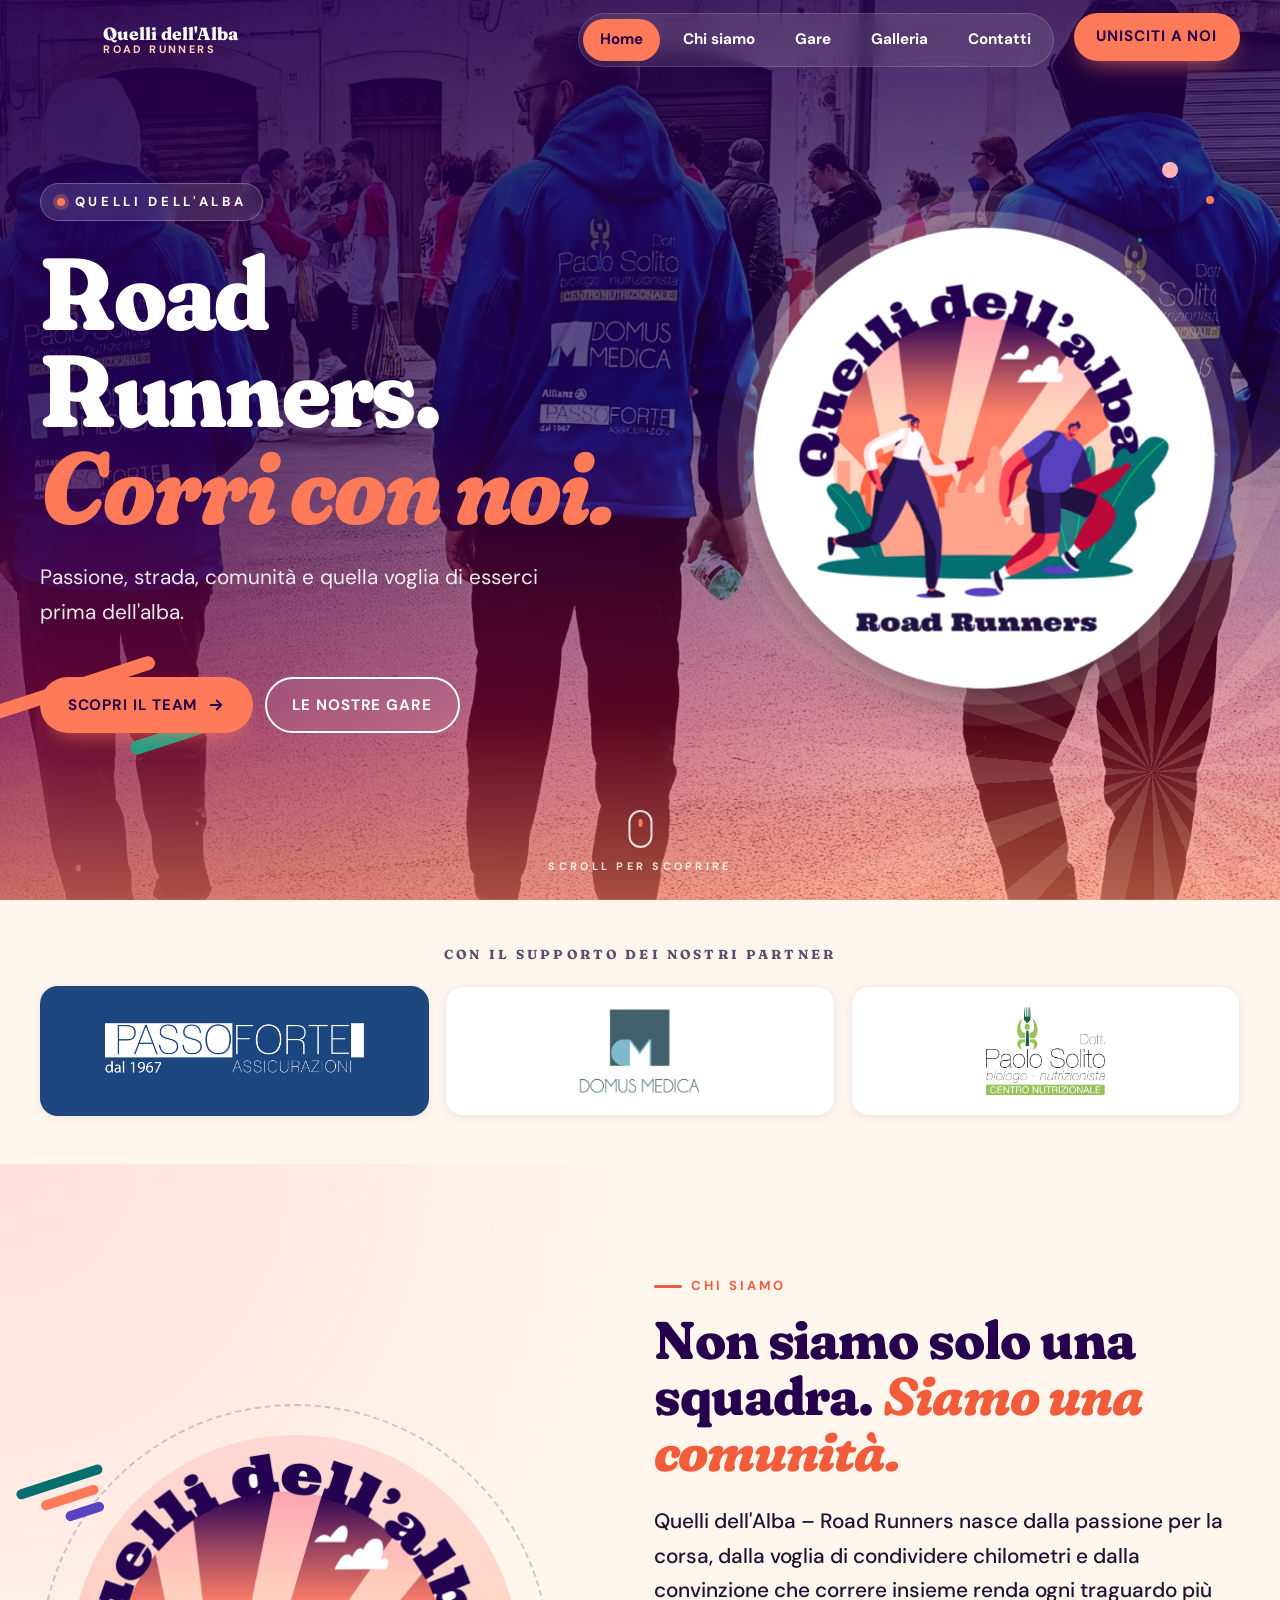
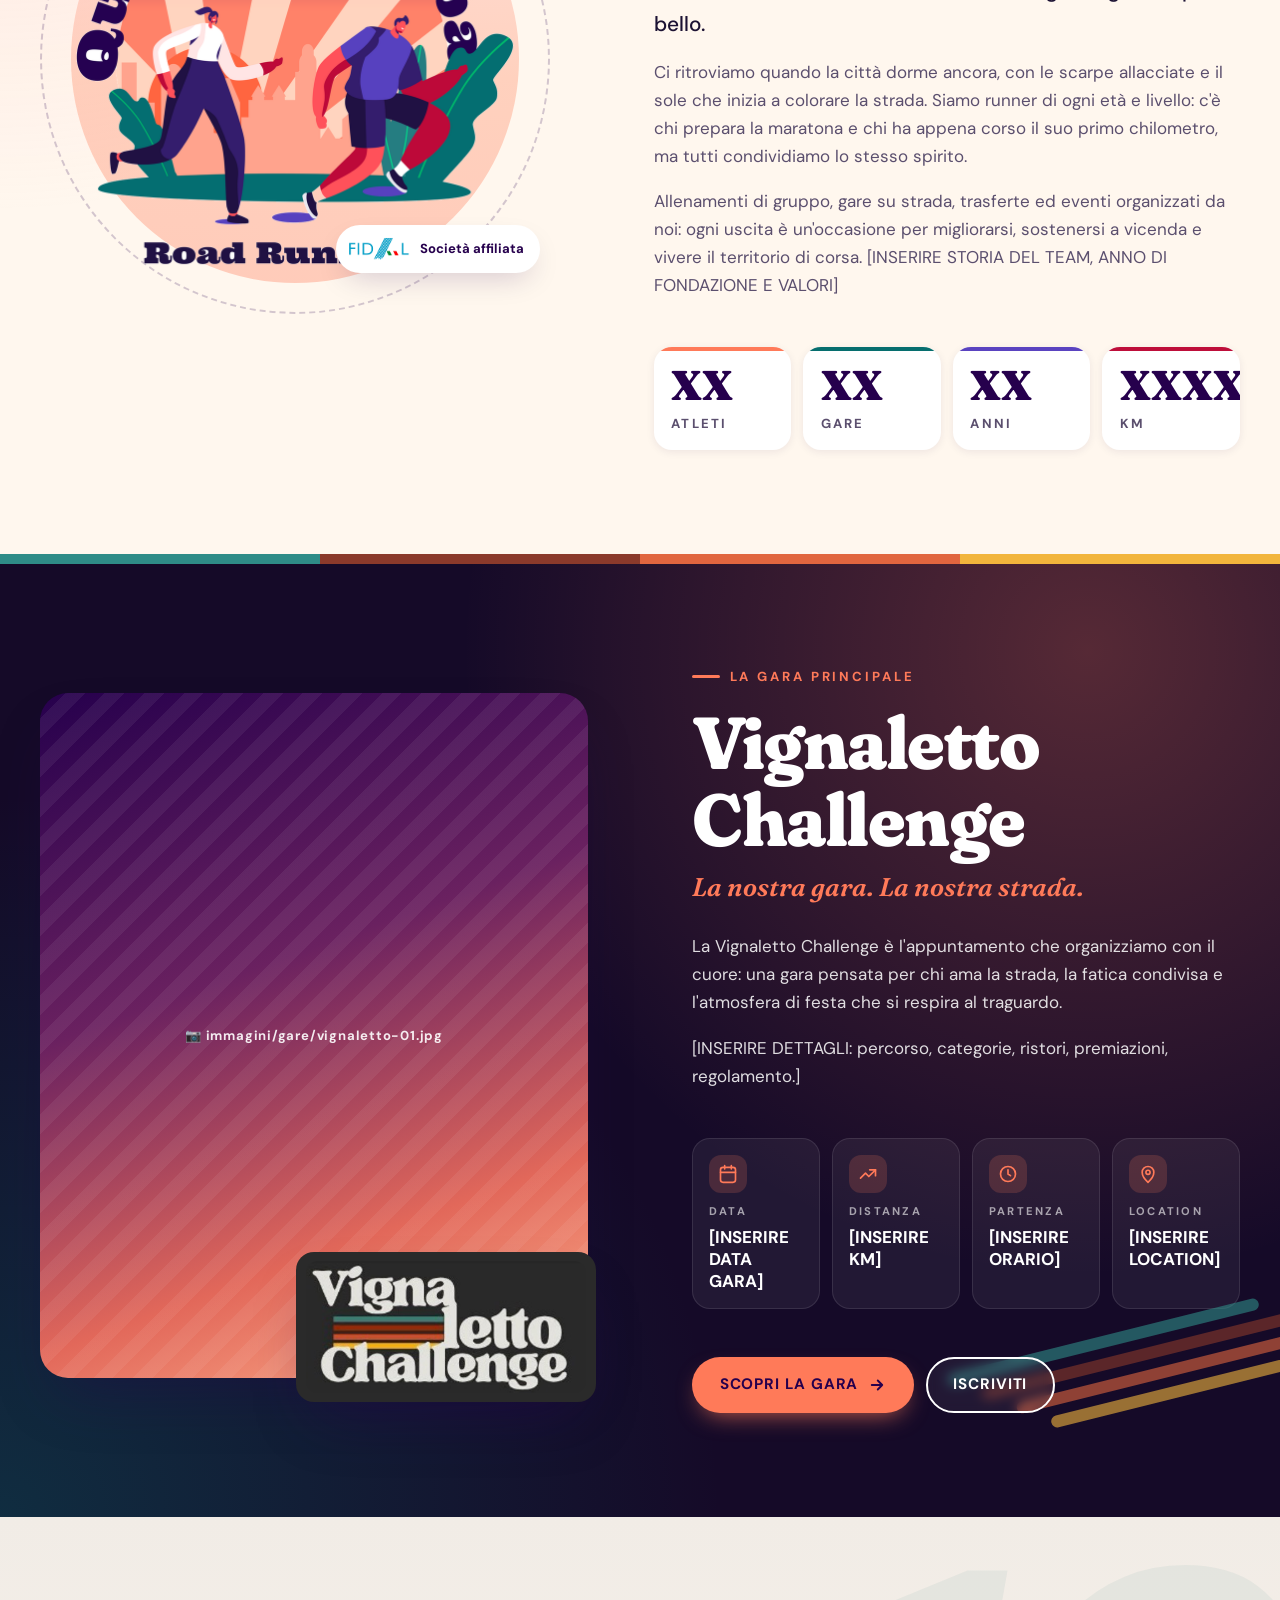
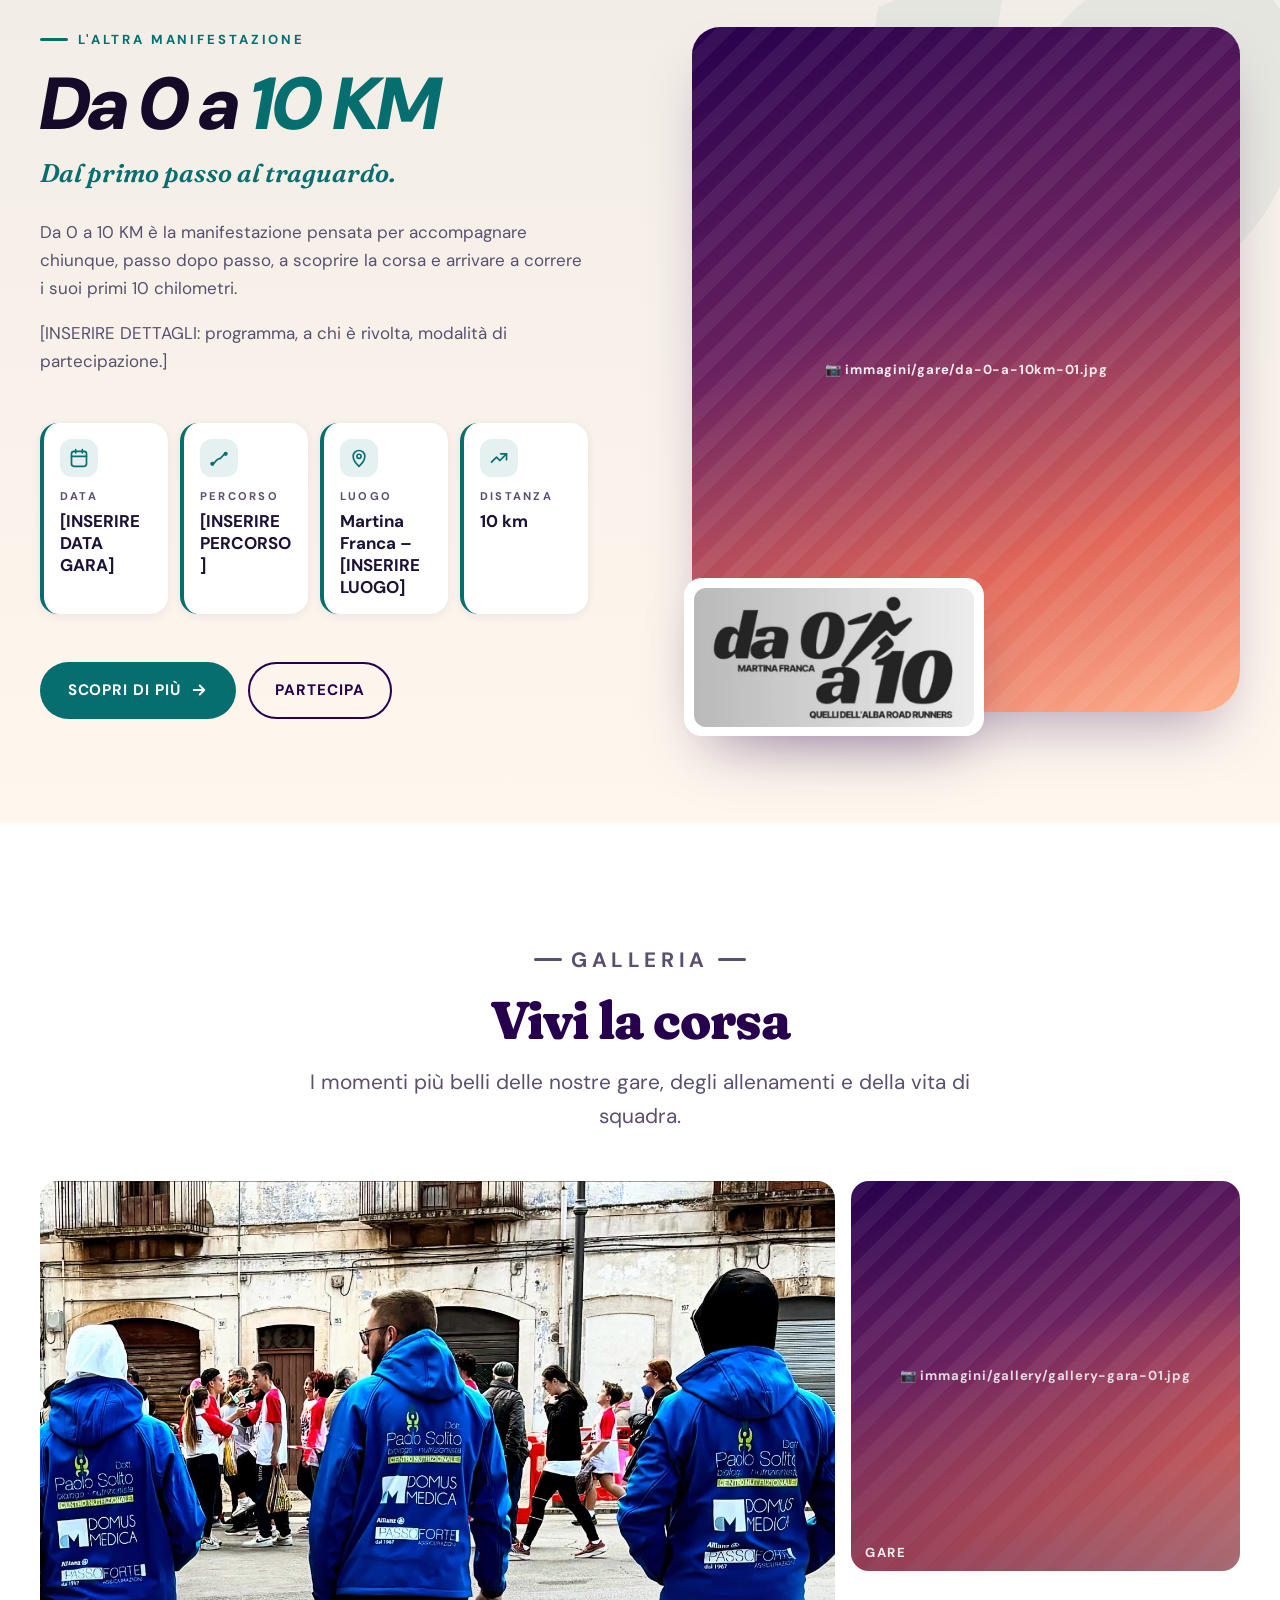
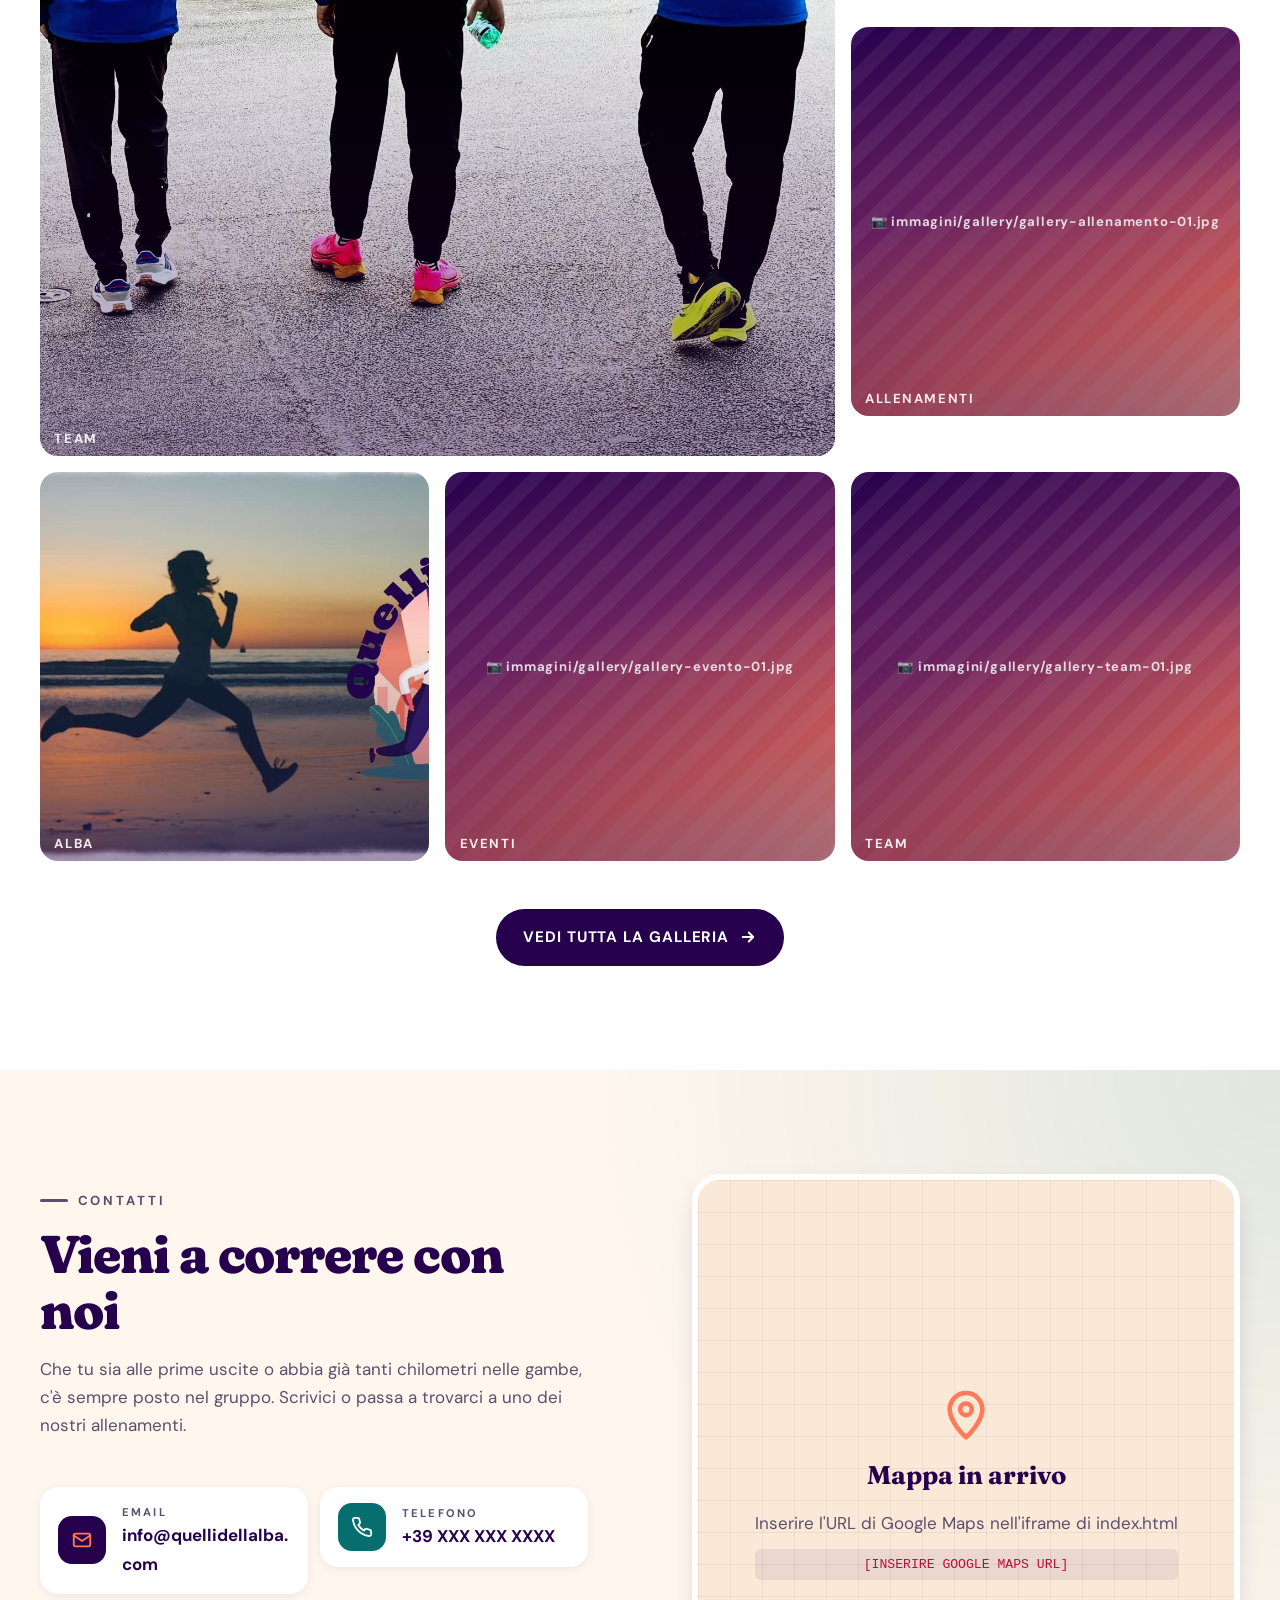
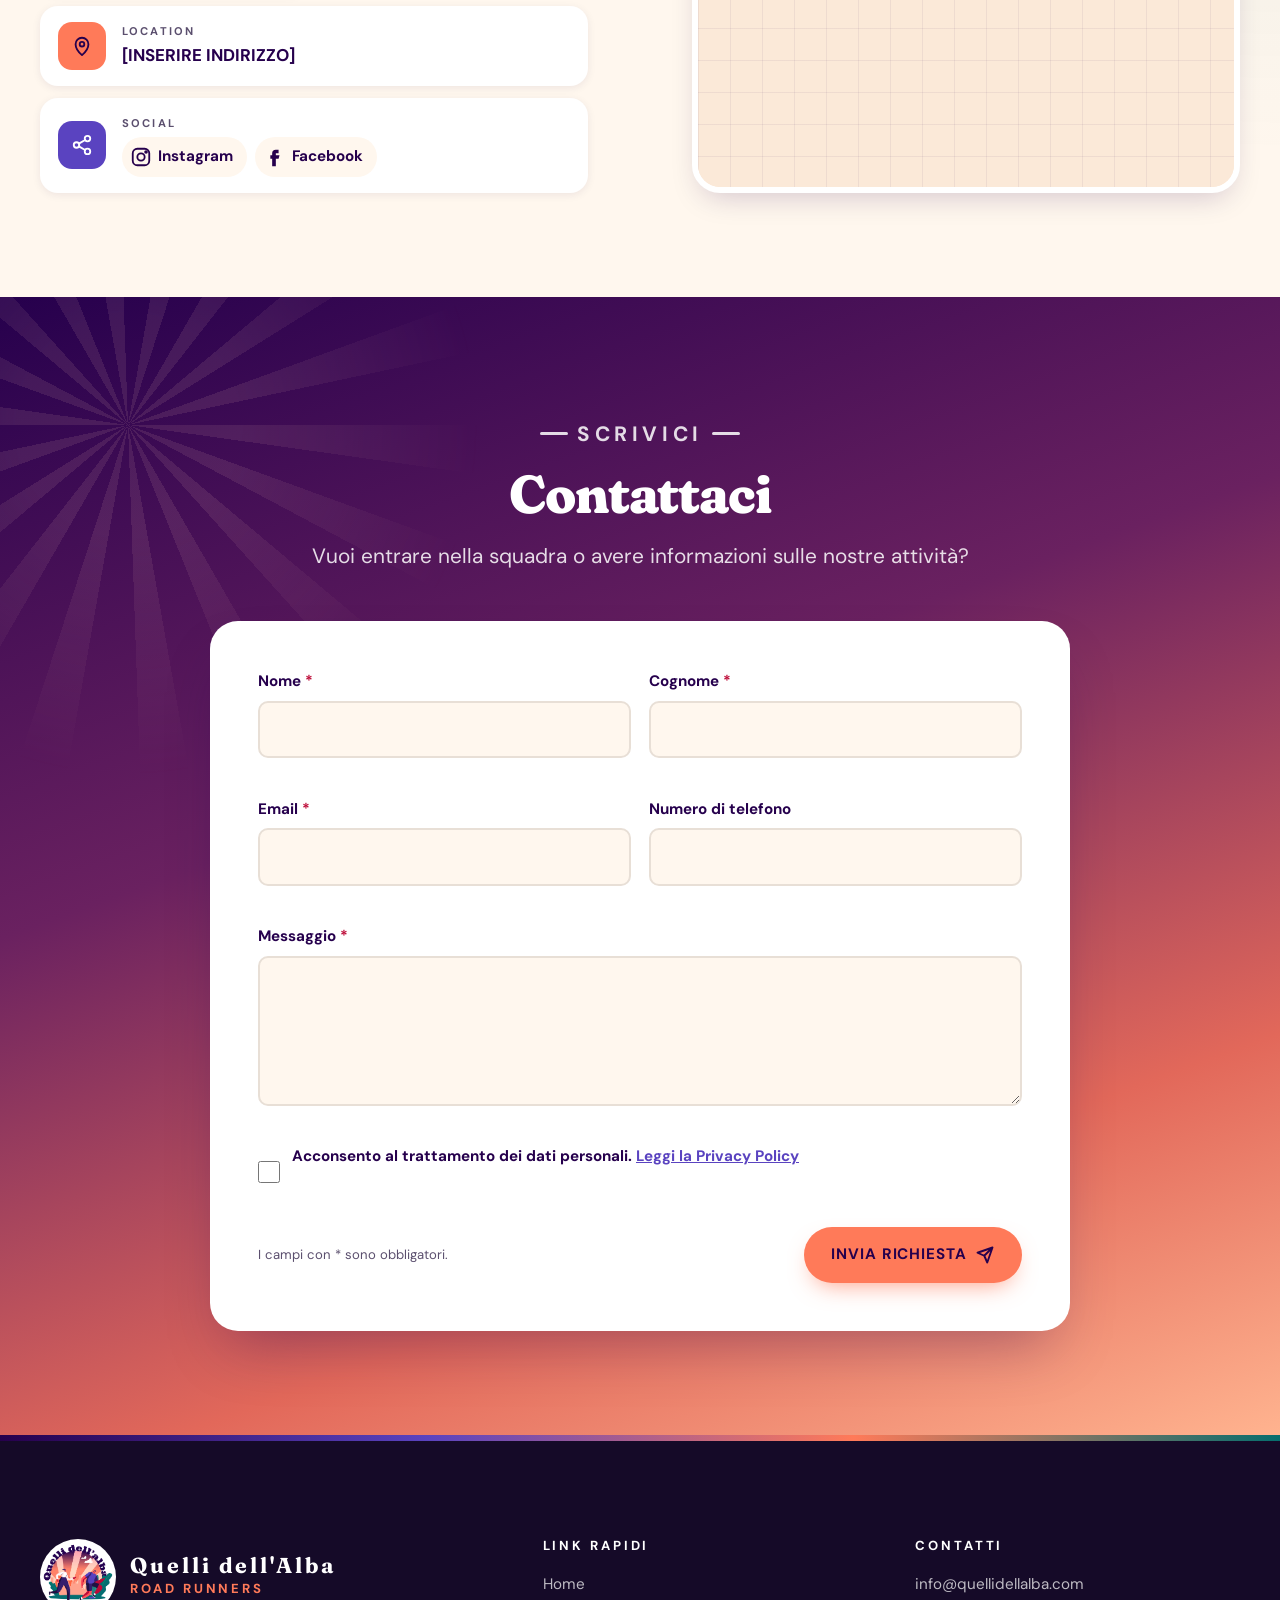
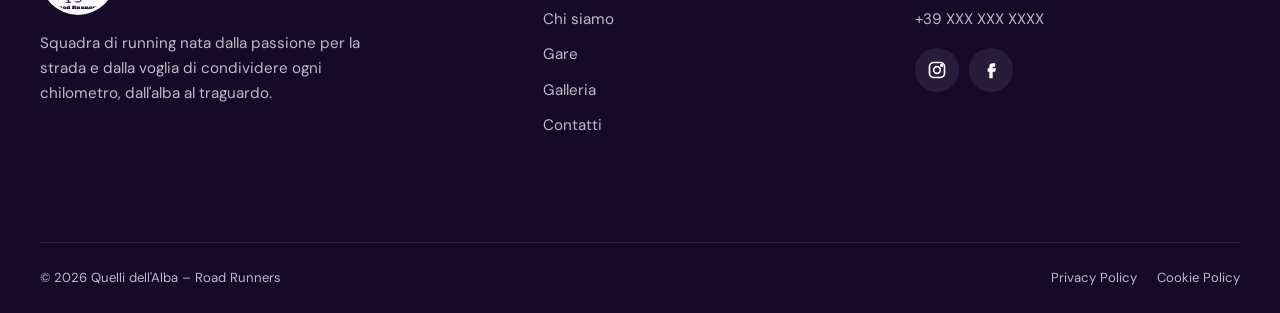
==== index.html @ 96fdbcfe "Initial commit" ====
<!DOCTYPE html>
<html lang="it">
<head>
    <meta charset="UTF-8">
    <meta name="viewport" content="width=device-width, initial-scale=1.0">

    <title>Quelli dell'Alba – Road Runners | Running Team</title>
    <meta name="description" content="Quelli dell'Alba – Road Runners: squadra di running, gare, eventi e passione per la corsa.">
    <meta name="theme-color" content="#26004d">
    <link rel="canonical" href="https://www.quellidellalba.com/">

    <!-- Open Graph -->
    <meta property="og:type" content="website">
    <meta property="og:locale" content="it_IT">
    <meta property="og:site_name" content="Quelli dell'Alba – Road Runners">
    <meta property="og:title" content="Quelli dell'Alba – Road Runners | Running Team">
    <meta property="og:description" content="Quelli dell'Alba – Road Runners: squadra di running, gare, eventi e passione per la corsa.">
    <meta property="og:url" content="https://www.quellidellalba.com/">
    <meta property="og:image" content="https://www.quellidellalba.com/immagini/banner.jpg">
    <meta name="twitter:card" content="summary_large_image">

    <!-- Favicon (sostituibile con un .ico / .svg dedicato) -->
    <link rel="icon" type="image/png" href="immagini/favicon.png">
    <link rel="apple-touch-icon" href="immagini/favicon.png">

    <!-- Google Fonts -->
    <link rel="preconnect" href="https://fonts.googleapis.com">
    <link rel="preconnect" href="https://fonts.gstatic.com" crossorigin>
    <link href="https://fonts.googleapis.com/css2?family=DM+Sans:ital,opsz,wght@0,9..40,400..900;1,9..40,400..900&family=Fraunces:ital,opsz,wght,SOFT,WONK@0,9..144,600..900,0..100,0..1;1,9..144,600..900,0..100,0..1&display=swap" rel="stylesheet">

    <link rel="preload" as="image" href="immagini/sfondo-hero.jpeg">
    <link rel="stylesheet" href="style.css">

    <!-- Schema.org – SportsTeam (completare i campi tra parentesi quadre) -->
    <script type="application/ld+json">
    {
        "@context": "https://schema.org",
        "@type": "SportsTeam",
        "name": "Quelli dell'Alba – Road Runners",
        "alternateName": "Quelli dell'Alba",
        "sport": "Running",
        "url": "https://www.quellidellalba.com/",
        "logo": "https://www.quellidellalba.com/immagini/logo.png",
        "image": "https://www.quellidellalba.com/immagini/banner.jpg",
        "description": "Squadra di running, gare, eventi e passione per la corsa.",
        "email": "info@quellidellalba.com",
        "telephone": "[INSERIRE TELEFONO]",
        "address": {
            "@type": "PostalAddress",
            "streetAddress": "[INSERIRE INDIRIZZO]",
            "addressLocality": "[INSERIRE CITTÀ]",
            "addressCountry": "IT"
        },
        "sameAs": [
            "[INSERIRE URL INSTAGRAM]",
            "[INSERIRE URL FACEBOOK]"
        ]
    }
    </script>

    <!-- Attiva le animazioni solo se JavaScript è disponibile -->
    <script>document.documentElement.classList.add('js');</script>
    <script src="script.js" defer></script>
</head>
<body class="has-flying-logo">

    <a class="skip-link" href="#main">Vai al contenuto</a>

    <!-- ===================== HEADER / NAVBAR ===================== -->
    <header class="site-header" id="site-header">
        <nav class="nav container" aria-label="Navigazione principale">
            <a class="nav__brand" href="index.html" aria-label="Quelli dell'Alba – Road Runners, torna alla home">
                <img class="nav__logo" src="immagini/logo.png" alt="" width="52" height="52">
                <span class="nav__name">
                    Quelli dell'Alba
                    <small>Road Runners</small>
                </span>
            </a>

            <button class="nav__toggle" type="button" aria-expanded="false" aria-controls="nav-menu" aria-label="Apri il menu">
                <span class="nav__toggle-bars" aria-hidden="true"><span></span><span></span><span></span></span>
            </button>

            <div class="nav__menu" id="nav-menu">
                <ul class="nav__list">
                    <li><a class="nav__link is-active" href="#hero" data-section="hero">Home</a></li>
                    <li><a class="nav__link" href="#chi-siamo" data-section="chi-siamo">Chi siamo</a></li>
                    <li><a class="nav__link" href="#vignaletto" data-section="vignaletto da-zero-a-dieci">Gare</a></li>
                    <li><a class="nav__link" href="galleria.html">Galleria</a></li>
                    <li><a class="nav__link" href="#contact-info" data-section="contact-info contact-form">Contatti</a></li>
                </ul>
                <a class="btn btn--primary nav__cta" href="#contact-form">Unisciti a noi</a>
            </div>
        </nav>
    </header>

    <!-- Logo "volante": grande nella hero, durante lo scroll si rimpicciolisce
         e si posiziona nell'header (gestito da script.js, sezione 1b) -->
    <div class="flying-logo" aria-hidden="true">
        <div class="flying-logo__inner">
            <img src="immagini/logo.png" alt="" width="900" height="900" fetchpriority="high">
        </div>
    </div>

    <main id="main">

        <!-- ===================== HERO ===================== -->
        <section id="hero" aria-labelledby="hero-title">
            <div class="hero__bg" aria-hidden="true">
                <!-- Sostituire con la foto del team preferita -->
                <img src="immagini/sfondo-hero.jpeg" alt="" width="1440" height="1585" fetchpriority="high">
            </div>
            <div class="hero__overlay" aria-hidden="true"></div>
            <div class="hero__rays" aria-hidden="true"></div>
            <span class="hero__shape hero__shape--1" aria-hidden="true"></span>
            <span class="hero__shape hero__shape--2" aria-hidden="true"></span>
            <span class="hero__shape hero__shape--3" aria-hidden="true"></span>

            <div class="container hero__inner">
                <div class="hero__content">
                    <p class="hero__kicker" data-reveal="fade">Quelli dell'Alba</p>
                    <h1 class="hero__title" id="hero-title" data-reveal>
                        Road Runners.
                        <span>Corri con noi.</span>
                    </h1>
                    <p class="hero__subtitle" data-reveal style="--reveal-delay: .1s">
                        Passione, strada, comunità e quella voglia di esserci prima dell'alba.
                    </p>
                    <div class="btn-group hero__actions" data-reveal style="--reveal-delay: .2s">
                        <a class="btn btn--primary" href="#chi-siamo">
                            Scopri il team
                            <svg viewBox="0 0 24 24" fill="none" stroke="currentColor" stroke-width="2.5" stroke-linecap="round" stroke-linejoin="round" aria-hidden="true"><path d="M5 12h14M13 6l6 6-6 6"/></svg>
                        </a>
                        <a class="btn btn--ghost" href="#vignaletto">Le nostre gare</a>
                    </div>
                </div>

                <!-- Segnaposto: indica dove e quanto grande appare il logo nella hero.
                     Il logo vero è .flying-logo (sotto l'header), animato da script.js -->
                <div class="hero__visual" aria-hidden="true"></div>
            </div>

            <a class="hero__scroll" href="#sponsors" aria-label="Scorri alla sezione successiva">
                <span class="hero__scroll-mouse" aria-hidden="true"></span>
                SCROLL PER SCOPRIRE
            </a>
        </section>

        <!-- ===================== SPONSOR ===================== -->
        <section id="sponsors" aria-labelledby="sponsors-title">
            <div class="container">
                <h2 class="sponsors__title" id="sponsors-title">CON IL SUPPORTO DEI NOSTRI PARTNER</h2>
                <!-- Per cambiare sponsor: sostituire immagine, alt e href -->
                <ul class="sponsors__list">
                    <li data-reveal>
                        <a class="sponsor-card sponsor-card--fill" href="#" target="_blank" rel="noopener" aria-label="Allianz Passoforte Assicurazioni (sito sponsor)">
                            <img src="immagini/sponsor/sponsor-01-allianz-passoforte.png" alt="Allianz – Passoforte Assicurazioni" width="1200" height="858" loading="lazy">
                        </a>
                    </li>
                    <li data-reveal style="--reveal-delay: .1s">
                        <a class="sponsor-card" href="#" target="_blank" rel="noopener" aria-label="Domus Medica (sito sponsor)">
                            <img src="immagini/sponsor/sponsor-02-domus-medica.png" alt="Domus Medica" width="597" height="417" loading="lazy">
                        </a>
                    </li>
                    <li data-reveal style="--reveal-delay: .2s">
                        <a class="sponsor-card" href="#" target="_blank" rel="noopener" aria-label="Dott. Paolo Solito, biologo nutrizionista (sito sponsor)">
                            <img src="immagini/sponsor/sponsor-03-paolo-solito.png" alt="Dott. Paolo Solito – Biologo nutrizionista, Centro nutrizionale" width="800" height="594" loading="lazy">
                        </a>
                    </li>
                </ul>
            </div>
        </section>

        <!-- ===================== CHI SIAMO ===================== -->
        <section id="chi-siamo" class="section" aria-labelledby="about-title">
            <div class="container about">
                <div class="about__visual" data-reveal="left">
                    <div class="about__stripe" aria-hidden="true"><span></span><span></span><span></span></div>
                    <img class="about__logo" src="immagini/logo.png" alt="Logo Quelli dell'Alba – Road Runners" width="900" height="900" loading="lazy">
                    <div class="about__badge">
                        <img src="immagini/fidal.png" alt="FIDAL – Federazione Italiana di Atletica Leggera" width="331" height="152" loading="lazy">
                        <span>Società affiliata</span>
                    </div>
                </div>

                <div class="about__content" data-reveal="right">
                    <p class="eyebrow">Chi siamo</p>
                    <h2 id="about-title">Non siamo solo una squadra. <em>Siamo una comunità.</em></h2>
                    <p class="lead">
                        Quelli dell'Alba – Road Runners nasce dalla passione per la corsa, dalla voglia di condividere chilometri e dalla convinzione che correre insieme renda ogni traguardo più bello.
                    </p>
                    <div class="about__text">
                        <!-- [INSERIRE TESTO DESCRITTIVO DEL TEAM] -->
                        <p>
                            Ci ritroviamo quando la città dorme ancora, con le scarpe allacciate e il sole che inizia a colorare la strada. Siamo runner di ogni età e livello: c'è chi prepara la maratona e chi ha appena corso il suo primo chilometro, ma tutti condividiamo lo stesso spirito.
                        </p>
                        <p>
                            Allenamenti di gruppo, gare su strada, trasferte ed eventi organizzati da noi: ogni uscita è un'occasione per migliorarsi, sostenersi a vicenda e vivere il territorio di corsa. [INSERIRE STORIA DEL TEAM, ANNO DI FONDAZIONE E VALORI]
                        </p>
                    </div>

                    <!-- Statistiche: modificare data-count con il numero reale (es. data-count="120").
                         Se data-count è vuoto viene mostrato il testo "XX". -->
                    <ul class="stats">
                        <li class="stat">
                            <span class="stat__value" data-count="" data-prefix="+">XX</span>
                            <span class="stat__label">Atleti</span>
                        </li>
                        <li class="stat">
                            <span class="stat__value" data-count="">XX</span>
                            <span class="stat__label">Gare</span>
                        </li>
                        <li class="stat">
                            <span class="stat__value" data-count="">XX</span>
                            <span class="stat__label">Anni</span>
                        </li>
                        <li class="stat">
                            <span class="stat__value" data-count="">XXXX</span>
                            <span class="stat__label">Km</span>
                        </li>
                    </ul>
                </div>
            </div>
        </section>

        <!-- ===================== GARA PRINCIPALE: VIGNALETTO CHALLENGE ===================== -->
        <section id="vignaletto" class="section race" aria-labelledby="vignaletto-title">
            <div class="race__stripes" aria-hidden="true"><span></span><span></span><span></span><span></span></div>

            <div class="container race__grid">
                <div class="race__media" data-reveal="left">
                    <div class="race__photo media" data-placeholder="immagini/gare/vignaletto-01.jpg">
                        <!-- Inserire la foto della gara in immagini/gare/vignaletto-01.jpg -->
                        <img src="immagini/gare/vignaletto-01.jpg" alt="Partenza della Vignaletto Challenge" width="1200" height="1500" loading="lazy">
                    </div>
                    <div class="race__logo-badge">
                        <img src="immagini/vignaletto-logo.png" alt="Logo Vignaletto Challenge" width="504" height="236" loading="lazy">
                    </div>
                </div>

                <div class="race__content" data-reveal="right">
                    <p class="eyebrow">La gara principale</p>
                    <h2 id="vignaletto-title">Vignaletto Challenge</h2>
                    <p class="race__tagline">La nostra gara. La nostra strada.</p>
                    <div class="race__desc">
                        <!-- [INSERIRE DESCRIZIONE DELLA GARA] -->
                        <p>
                            La Vignaletto Challenge è l'appuntamento che organizziamo con il cuore: una gara pensata per chi ama la strada, la fatica condivisa e l'atmosfera di festa che si respira al traguardo.
                        </p>
                        <p>
                            [INSERIRE DETTAGLI: percorso, categorie, ristori, premiazioni, regolamento.]
                        </p>
                    </div>

                    <ul class="race__info">
                        <li class="info-card">
                            <span class="info-card__icon" aria-hidden="true">
                                <svg viewBox="0 0 24 24" fill="none" stroke="currentColor" stroke-width="2" stroke-linecap="round" stroke-linejoin="round"><rect x="3" y="4" width="18" height="18" rx="3"/><path d="M16 2v4M8 2v4M3 10h18"/></svg>
                            </span>
                            <span class="info-card__label">Data</span>
                            <span class="info-card__value">[INSERIRE DATA GARA]</span>
                        </li>
                        <li class="info-card">
                            <span class="info-card__icon" aria-hidden="true">
                                <svg viewBox="0 0 24 24" fill="none" stroke="currentColor" stroke-width="2" stroke-linecap="round" stroke-linejoin="round"><path d="M3 17l6-6 4 4 8-8"/><path d="M14 7h7v7"/></svg>
                            </span>
                            <span class="info-card__label">Distanza</span>
                            <span class="info-card__value">[INSERIRE KM]</span>
                        </li>
                        <li class="info-card">
                            <span class="info-card__icon" aria-hidden="true">
                                <svg viewBox="0 0 24 24" fill="none" stroke="currentColor" stroke-width="2" stroke-linecap="round" stroke-linejoin="round"><circle cx="12" cy="12" r="9"/><path d="M12 7v5l3 2"/></svg>
                            </span>
                            <span class="info-card__label">Partenza</span>
                            <span class="info-card__value">[INSERIRE ORARIO]</span>
                        </li>
                        <li class="info-card">
                            <span class="info-card__icon" aria-hidden="true">
                                <svg viewBox="0 0 24 24" fill="none" stroke="currentColor" stroke-width="2" stroke-linecap="round" stroke-linejoin="round"><path d="M12 22s7-6.2 7-12a7 7 0 10-14 0c0 5.8 7 12 7 12z"/><circle cx="12" cy="10" r="2.5"/></svg>
                            </span>
                            <span class="info-card__label">Location</span>
                            <span class="info-card__value">[INSERIRE LOCATION]</span>
                        </li>
                    </ul>

                    <div class="btn-group">
                        <!-- Sostituire href="#" con i link reali -->
                        <a class="btn btn--primary" href="#" data-link="vignaletto-info">
                            Scopri la gara
                            <svg viewBox="0 0 24 24" fill="none" stroke="currentColor" stroke-width="2.5" stroke-linecap="round" stroke-linejoin="round" aria-hidden="true"><path d="M5 12h14M13 6l6 6-6 6"/></svg>
                        </a>
                        <a class="btn btn--ghost" href="#" data-link="vignaletto-iscrizioni">Iscriviti</a>
                    </div>
                </div>
            </div>
        </section>

        <!-- ===================== SECONDA GARA: DA 0 A 10 KM ===================== -->
        <section id="da-zero-a-dieci" class="section race race--reverse" aria-labelledby="da0a10-title">
            <div class="container race__grid">
                <div class="race__media" data-reveal="right">
                    <div class="race__photo media" data-placeholder="immagini/gare/da-0-a-10km-01.jpg">
                        <!-- Inserire la foto in immagini/gare/da-0-a-10km-01.jpg -->
                        <img src="immagini/gare/da-0-a-10km-01.jpg" alt="Partecipanti alla manifestazione Da 0 a 10 KM" width="1200" height="1500" loading="lazy">
                    </div>
                    <div class="race__logo-badge">
                        <img src="immagini/da0a10-logo.png" alt="Logo Da 0 a 10 – Martina Franca, Quelli dell'Alba Road Runners" width="666" height="330" loading="lazy">
                    </div>
                </div>

                <div class="race__content" data-reveal="left">
                    <p class="eyebrow">L'altra manifestazione</p>
                    <h2 id="da0a10-title">Da 0 a <span>10 KM</span></h2>
                    <p class="race__tagline">Dal primo passo al traguardo.</p>
                    <div class="race__desc">
                        <!-- [INSERIRE DESCRIZIONE DELLA MANIFESTAZIONE] -->
                        <p>
                            Da 0 a 10 KM è la manifestazione pensata per accompagnare chiunque, passo dopo passo, a scoprire la corsa e arrivare a correre i suoi primi 10 chilometri.
                        </p>
                        <p>
                            [INSERIRE DETTAGLI: programma, a chi è rivolta, modalità di partecipazione.]
                        </p>
                    </div>

                    <ul class="race__info">
                        <li class="info-card">
                            <span class="info-card__icon" aria-hidden="true">
                                <svg viewBox="0 0 24 24" fill="none" stroke="currentColor" stroke-width="2" stroke-linecap="round" stroke-linejoin="round"><rect x="3" y="4" width="18" height="18" rx="3"/><path d="M16 2v4M8 2v4M3 10h18"/></svg>
                            </span>
                            <span class="info-card__label">Data</span>
                            <span class="info-card__value">[INSERIRE DATA GARA]</span>
                        </li>
                        <li class="info-card">
                            <span class="info-card__icon" aria-hidden="true">
                                <svg viewBox="0 0 24 24" fill="none" stroke="currentColor" stroke-width="2" stroke-linecap="round" stroke-linejoin="round"><path d="M4 19c4 0 4-6 8-6s4-6 8-6"/><circle cx="4" cy="19" r="1.5"/><circle cx="20" cy="7" r="1.5"/></svg>
                            </span>
                            <span class="info-card__label">Percorso</span>
                            <span class="info-card__value">[INSERIRE PERCORSO]</span>
                        </li>
                        <li class="info-card">
                            <span class="info-card__icon" aria-hidden="true">
                                <svg viewBox="0 0 24 24" fill="none" stroke="currentColor" stroke-width="2" stroke-linecap="round" stroke-linejoin="round"><path d="M12 22s7-6.2 7-12a7 7 0 10-14 0c0 5.8 7 12 7 12z"/><circle cx="12" cy="10" r="2.5"/></svg>
                            </span>
                            <span class="info-card__label">Luogo</span>
                            <span class="info-card__value">Martina Franca – [INSERIRE LUOGO]</span>
                        </li>
                        <li class="info-card">
                            <span class="info-card__icon" aria-hidden="true">
                                <svg viewBox="0 0 24 24" fill="none" stroke="currentColor" stroke-width="2" stroke-linecap="round" stroke-linejoin="round"><path d="M3 17l6-6 4 4 8-8"/><path d="M14 7h7v7"/></svg>
                            </span>
                            <span class="info-card__label">Distanza</span>
                            <span class="info-card__value">10 km</span>
                        </li>
                    </ul>

                    <div class="btn-group">
                        <!-- Sostituire href="#" con i link reali -->
                        <a class="btn btn--teal" href="#" data-link="da0a10-info">
                            Scopri di più
                            <svg viewBox="0 0 24 24" fill="none" stroke="currentColor" stroke-width="2.5" stroke-linecap="round" stroke-linejoin="round" aria-hidden="true"><path d="M5 12h14M13 6l6 6-6 6"/></svg>
                        </a>
                        <a class="btn btn--outline" href="#" data-link="da0a10-iscrizioni">Partecipa</a>
                    </div>
                </div>
            </div>
        </section>

        <!-- ===================== GALLERIA PREVIEW ===================== -->
        <section id="gallery-preview" class="section" aria-labelledby="gallery-preview-title">
            <div class="container">
                <div class="section-head section-head--center" data-reveal>
                    <p class="eyebrow">Galleria</p>
                    <h2 id="gallery-preview-title">Vivi la corsa</h2>
                    <p>I momenti più belli delle nostre gare, degli allenamenti e della vita di squadra.</p>
                </div>

                <!-- Click su una foto = lightbox. Le foto mancanti mostrano un segnaposto col nome del file. -->
                <div class="preview-grid" data-lightbox-group>
                    <button class="gallery-item media" type="button" data-reveal data-placeholder="immagini/sfondo-hero.jpeg">
                        <img src="immagini/sfondo-hero.jpeg" alt="Tre atleti del team con la felpa ufficiale prima di una gara" width="1440" height="1585" loading="lazy">
                        <span class="gallery-item__caption">Team</span>
                        <span class="gallery-item__zoom" aria-hidden="true"><svg viewBox="0 0 24 24" fill="none" stroke="currentColor" stroke-width="2.5" stroke-linecap="round"><circle cx="11" cy="11" r="7"/><path d="M21 21l-4.3-4.3M11 8v6M8 11h6"/></svg></span>
                    </button>
                    <button class="gallery-item media" type="button" data-reveal style="--reveal-delay: .05s" data-placeholder="immagini/gallery/gallery-gara-01.jpg">
                        <img src="immagini/gallery/gallery-gara-01.jpg" alt="Momento di gara" width="800" height="800" loading="lazy">
                        <span class="gallery-item__caption">Gare</span>
                        <span class="gallery-item__zoom" aria-hidden="true"><svg viewBox="0 0 24 24" fill="none" stroke="currentColor" stroke-width="2.5" stroke-linecap="round"><circle cx="11" cy="11" r="7"/><path d="M21 21l-4.3-4.3M11 8v6M8 11h6"/></svg></span>
                    </button>
                    <button class="gallery-item media" type="button" data-reveal style="--reveal-delay: .1s" data-placeholder="immagini/gallery/gallery-allenamento-01.jpg">
                        <img src="immagini/gallery/gallery-allenamento-01.jpg" alt="Allenamento di gruppo all'alba" width="800" height="800" loading="lazy">
                        <span class="gallery-item__caption">Allenamenti</span>
                        <span class="gallery-item__zoom" aria-hidden="true"><svg viewBox="0 0 24 24" fill="none" stroke="currentColor" stroke-width="2.5" stroke-linecap="round"><circle cx="11" cy="11" r="7"/><path d="M21 21l-4.3-4.3M11 8v6M8 11h6"/></svg></span>
                    </button>
                    <button class="gallery-item media" type="button" data-reveal style="--reveal-delay: .15s" data-placeholder="immagini/banner.jpg">
                        <img src="immagini/banner.jpg" alt="Runner in controluce sulla spiaggia al tramonto con il logo del team" width="1441" height="640" loading="lazy">
                        <span class="gallery-item__caption">Alba</span>
                        <span class="gallery-item__zoom" aria-hidden="true"><svg viewBox="0 0 24 24" fill="none" stroke="currentColor" stroke-width="2.5" stroke-linecap="round"><circle cx="11" cy="11" r="7"/><path d="M21 21l-4.3-4.3M11 8v6M8 11h6"/></svg></span>
                    </button>
                    <button class="gallery-item media" type="button" data-reveal style="--reveal-delay: .2s" data-placeholder="immagini/gallery/gallery-evento-01.jpg">
                        <img src="immagini/gallery/gallery-evento-01.jpg" alt="Evento del team" width="800" height="800" loading="lazy">
                        <span class="gallery-item__caption">Eventi</span>
                        <span class="gallery-item__zoom" aria-hidden="true"><svg viewBox="0 0 24 24" fill="none" stroke="currentColor" stroke-width="2.5" stroke-linecap="round"><circle cx="11" cy="11" r="7"/><path d="M21 21l-4.3-4.3M11 8v6M8 11h6"/></svg></span>
                    </button>
                    <button class="gallery-item media" type="button" data-reveal style="--reveal-delay: .25s" data-placeholder="immagini/gallery/gallery-team-01.jpg">
                        <img src="immagini/gallery/gallery-team-01.jpg" alt="Foto di gruppo del team" width="800" height="800" loading="lazy">
                        <span class="gallery-item__caption">Team</span>
                        <span class="gallery-item__zoom" aria-hidden="true"><svg viewBox="0 0 24 24" fill="none" stroke="currentColor" stroke-width="2.5" stroke-linecap="round"><circle cx="11" cy="11" r="7"/><path d="M21 21l-4.3-4.3M11 8v6M8 11h6"/></svg></span>
                    </button>
                </div>

                <div class="preview-cta">
                    <a class="btn btn--dark" href="galleria.html">
                        Vedi tutta la galleria
                        <svg viewBox="0 0 24 24" fill="none" stroke="currentColor" stroke-width="2.5" stroke-linecap="round" stroke-linejoin="round" aria-hidden="true"><path d="M5 12h14M13 6l6 6-6 6"/></svg>
                    </a>
                </div>
            </div>
        </section>

        <!-- ===================== CONTATTI + MAPPA ===================== -->
        <section id="contact-info" class="section" aria-labelledby="contact-title">
            <div class="container contact">
                <div class="contact__intro" data-reveal="left">
                    <p class="eyebrow">Contatti</p>
                    <h2 id="contact-title">Vieni a correre con noi</h2>
                    <p>
                        Che tu sia alle prime uscite o abbia già tanti chilometri nelle gambe, c'è sempre posto nel gruppo. Scrivici o passa a trovarci a uno dei nostri allenamenti.
                    </p>

                    <ul class="contact-cards">
                        <li>
                            <a class="contact-card" href="mailto:info@quellidellalba.com">
                                <span class="contact-card__icon" aria-hidden="true">
                                    <svg viewBox="0 0 24 24" fill="none" stroke="currentColor" stroke-width="2" stroke-linecap="round" stroke-linejoin="round"><rect x="3" y="5" width="18" height="14" rx="2"/><path d="M3 7l9 6 9-6"/></svg>
                                </span>
                                <span>
                                    <span class="contact-card__label">Email</span>
                                    <span class="contact-card__value">info@quellidellalba.com</span>
                                </span>
                            </a>
                        </li>
                        <li>
                            <!-- Sostituire href con il numero reale, es. tel:+39XXXXXXXXXX -->
                            <a class="contact-card" href="tel:+39">
                                <span class="contact-card__icon" aria-hidden="true">
                                    <svg viewBox="0 0 24 24" fill="none" stroke="currentColor" stroke-width="2" stroke-linecap="round" stroke-linejoin="round"><path d="M22 16.9v3a2 2 0 01-2.2 2 19.8 19.8 0 01-8.6-3.1 19.5 19.5 0 01-6-6A19.8 19.8 0 012.1 4.2 2 2 0 014.1 2h3a2 2 0 012 1.7c.1.9.4 1.8.7 2.7a2 2 0 01-.5 2.1L8 9.8a16 16 0 006 6l1.3-1.3a2 2 0 012.1-.4c.9.3 1.8.6 2.7.7a2 2 0 011.7 2z"/></svg>
                                </span>
                                <span>
                                    <span class="contact-card__label">Telefono</span>
                                    <span class="contact-card__value">+39 XXX XXX XXXX</span>
                                </span>
                            </a>
                        </li>
                        <li class="contact-card--wide">
                            <div class="contact-card">
                                <span class="contact-card__icon" aria-hidden="true">
                                    <svg viewBox="0 0 24 24" fill="none" stroke="currentColor" stroke-width="2" stroke-linecap="round" stroke-linejoin="round"><path d="M12 22s7-6.2 7-12a7 7 0 10-14 0c0 5.8 7 12 7 12z"/><circle cx="12" cy="10" r="2.5"/></svg>
                                </span>
                                <span>
                                    <span class="contact-card__label">Location</span>
                                    <span class="contact-card__value">[INSERIRE INDIRIZZO]</span>
                                </span>
                            </div>
                        </li>
                        <li class="contact-card--wide">
                            <div class="contact-card">
                                <span class="contact-card__icon" aria-hidden="true">
                                    <svg viewBox="0 0 24 24" fill="none" stroke="currentColor" stroke-width="2" stroke-linecap="round" stroke-linejoin="round"><circle cx="18" cy="5" r="3"/><circle cx="6" cy="12" r="3"/><circle cx="18" cy="19" r="3"/><path d="M8.6 13.5l6.8 4M15.4 6.5l-6.8 4"/></svg>
                                </span>
                                <span>
                                    <span class="contact-card__label">Social</span>
                                    <span class="socials">
                                        <!-- Sostituire href con gli URL reali -->
                                        <a class="social-link" href="#" target="_blank" rel="noopener" aria-label="Instagram di Quelli dell'Alba">
                                            <svg viewBox="0 0 24 24" fill="none" stroke="currentColor" stroke-width="2" aria-hidden="true"><rect x="3" y="3" width="18" height="18" rx="5"/><circle cx="12" cy="12" r="4"/><circle cx="17.5" cy="6.5" r="1" fill="currentColor"/></svg>
                                            Instagram
                                        </a>
                                        <a class="social-link" href="#" target="_blank" rel="noopener" aria-label="Facebook di Quelli dell'Alba">
                                            <svg viewBox="0 0 24 24" fill="currentColor" aria-hidden="true"><path d="M14 8h3V4h-3a4 4 0 00-4 4v2H8v4h2v8h4v-8h3l1-4h-4V8z"/></svg>
                                            Facebook
                                        </a>
                                    </span>
                                </span>
                            </div>
                        </li>
                    </ul>
                </div>

                <div class="map" data-reveal="right">
                    <!--
                        GOOGLE MAPS
                        1. Apri Google Maps e cerca l'indirizzo del team
                        2. Condividi → Incorpora una mappa → Copia HTML
                        3. Incolla qui sotto SOLO il valore dell'attributo src
                           al posto di [INSERIRE GOOGLE MAPS URL]
                    -->
                    <iframe
                        src="[INSERIRE GOOGLE MAPS URL]"
                        title="Mappa: dove trovare Quelli dell'Alba – Road Runners"
                        loading="lazy"
                        referrerpolicy="no-referrer-when-downgrade"
                        allowfullscreen>
                    </iframe>
                </div>
            </div>
        </section>

        <!-- ===================== FORM CONTATTI ===================== -->
        <section id="contact-form" class="section" aria-labelledby="form-title">
            <div class="container">
                <div class="section-head section-head--center" data-reveal>
                    <p class="eyebrow">Scrivici</p>
                    <h2 id="form-title">Contattaci</h2>
                    <p>Vuoi entrare nella squadra o avere informazioni sulle nostre attività?</p>
                </div>

                <div class="form-card" data-reveal="zoom">
                    <!--
                        COLLEGAMENTO BACKEND
                        - PHP:        action="invia.php" method="POST"
                        - Formspree:  action="https://formspree.io/f/[ID]" method="POST"
                        - Netlify:    aggiungere gli attributi  data-netlify="true" name="contatti"
                        - API custom: impostare data-endpoint="https://..." (vedi script.js)
                        Finché action/data-endpoint non sono impostati, script.js simula l'invio.
                    -->
                    <form id="contactForm" action="#" method="POST" novalidate data-endpoint="">
                        <div class="form-grid">
                            <div class="form-field">
                                <label for="nome">Nome <span class="req" aria-hidden="true">*</span></label>
                                <input type="text" id="nome" name="nome" autocomplete="given-name" required minlength="2" aria-describedby="nome-error">
                                <span class="form-error" id="nome-error" aria-live="polite"></span>
                            </div>
                            <div class="form-field">
                                <label for="cognome">Cognome <span class="req" aria-hidden="true">*</span></label>
                                <input type="text" id="cognome" name="cognome" autocomplete="family-name" required minlength="2" aria-describedby="cognome-error">
                                <span class="form-error" id="cognome-error" aria-live="polite"></span>
                            </div>
                            <div class="form-field">
                                <label for="email">Email <span class="req" aria-hidden="true">*</span></label>
                                <input type="email" id="email" name="email" autocomplete="email" required aria-describedby="email-error">
                                <span class="form-error" id="email-error" aria-live="polite"></span>
                            </div>
                            <div class="form-field">
                                <label for="telefono">Numero di telefono</label>
                                <input type="tel" id="telefono" name="telefono" autocomplete="tel" inputmode="tel" pattern="^[+]?[0-9\s\-().]{6,20}$" aria-describedby="telefono-error">
                                <span class="form-error" id="telefono-error" aria-live="polite"></span>
                            </div>
                            <div class="form-field form-field--full">
                                <label for="messaggio">Messaggio <span class="req" aria-hidden="true">*</span></label>
                                <textarea id="messaggio" name="messaggio" required minlength="10" aria-describedby="messaggio-error"></textarea>
                                <span class="form-error" id="messaggio-error" aria-live="polite"></span>
                            </div>
                            <div class="form-field form-field--full">
                                <div class="form-check">
                                    <input type="checkbox" id="privacy" name="privacy" required aria-describedby="privacy-error">
                                    <label for="privacy">Acconsento al trattamento dei dati personali. <a href="#" data-link="privacy-policy">Leggi la Privacy Policy</a></label>
                                </div>
                                <span class="form-error" id="privacy-error" aria-live="polite"></span>
                            </div>
                        </div>

                        <div class="form-actions">
                            <small>I campi con <span aria-hidden="true">*</span> sono obbligatori.</small>
                            <button class="btn btn--primary" type="submit">
                                Invia richiesta
                                <svg viewBox="0 0 24 24" fill="none" stroke="currentColor" stroke-width="2.5" stroke-linecap="round" stroke-linejoin="round" aria-hidden="true"><path d="M22 2L11 13M22 2l-7 20-4-9-9-4 20-7z"/></svg>
                            </button>
                        </div>

                        <div class="form-success" id="formSuccess" role="status" aria-live="polite" tabindex="-1">
                            <svg viewBox="0 0 24 24" fill="none" stroke="currentColor" stroke-width="2.5" stroke-linecap="round" stroke-linejoin="round" aria-hidden="true"><circle cx="12" cy="12" r="10"/><path d="M8 12l3 3 5-6"/></svg>
                            <p>Grazie! La tua richiesta è stata inviata. Ti risponderemo il prima possibile… magari dopo l'allenamento dell'alba!</p>
                        </div>
                    </form>
                </div>
            </div>
        </section>

    </main>

    <!-- ===================== FOOTER ===================== -->
    <footer class="site-footer">
        <div class="container footer__grid">
            <div>
                <a class="footer__brand" href="index.html">
                    <img src="immagini/logo.png" alt="" width="76" height="76" loading="lazy">
                    <span>
                        <strong>Quelli dell'Alba</strong>
                        <span>ROAD RUNNERS</span>
                    </span>
                </a>
                <p class="footer__desc">
                    Squadra di running nata dalla passione per la strada e dalla voglia di condividere ogni chilometro, dall'alba al traguardo.
                </p>
            </div>

            <nav aria-label="Link rapidi">
                <h2 class="footer__title">Link rapidi</h2>
                <ul class="footer__links">
                    <li><a href="#hero">Home</a></li>
                    <li><a href="#chi-siamo">Chi siamo</a></li>
                    <li><a href="#vignaletto">Gare</a></li>
                    <li><a href="galleria.html">Galleria</a></li>
                    <li><a href="#contact-info">Contatti</a></li>
                </ul>
            </nav>

            <div>
                <h2 class="footer__title">Contatti</h2>
                <ul class="footer__links">
                    <li><a href="mailto:info@quellidellalba.com">info@quellidellalba.com</a></li>
                    <li><a href="tel:+39">+39 XXX XXX XXXX</a></li>
                </ul>
                <div class="footer__social">
                    <a href="#" target="_blank" rel="noopener" aria-label="Instagram">
                        <svg viewBox="0 0 24 24" fill="none" stroke="currentColor" stroke-width="2" aria-hidden="true"><rect x="3" y="3" width="18" height="18" rx="5"/><circle cx="12" cy="12" r="4"/><circle cx="17.5" cy="6.5" r="1" fill="currentColor"/></svg>
                    </a>
                    <a href="#" target="_blank" rel="noopener" aria-label="Facebook">
                        <svg viewBox="0 0 24 24" fill="currentColor" aria-hidden="true"><path d="M14 8h3V4h-3a4 4 0 00-4 4v2H8v4h2v8h4v-8h3l1-4h-4V8z"/></svg>
                    </a>
                </div>
            </div>
        </div>

        <div class="container footer__bottom">
            <p>© <span data-year>2026</span> Quelli dell'Alba – Road Runners</p>
            <div class="footer__legal">
                <a href="#" data-link="privacy-policy">Privacy Policy</a>
                <a href="#" data-link="cookie-policy">Cookie Policy</a>
            </div>
        </div>
    </footer>

    <a class="back-to-top" href="#main" aria-label="Torna su">
        <svg viewBox="0 0 24 24" fill="none" stroke="currentColor" stroke-width="2.5" stroke-linecap="round" stroke-linejoin="round" aria-hidden="true"><path d="M12 19V5M5 12l7-7 7 7"/></svg>
    </a>

    <!-- ===================== LIGHTBOX ===================== -->
    <div class="lightbox" id="lightbox" role="dialog" aria-modal="true" aria-label="Visualizzatore immagini" aria-hidden="true">
        <button class="lightbox__btn lightbox__close" type="button" aria-label="Chiudi">
            <svg viewBox="0 0 24 24" fill="none" stroke="currentColor" stroke-width="2.5" stroke-linecap="round" aria-hidden="true"><path d="M18 6L6 18M6 6l12 12"/></svg>
        </button>
        <button class="lightbox__btn lightbox__prev" type="button" aria-label="Immagine precedente">
            <svg viewBox="0 0 24 24" fill="none" stroke="currentColor" stroke-width="2.5" stroke-linecap="round" stroke-linejoin="round" aria-hidden="true"><path d="M15 18l-6-6 6-6"/></svg>
        </button>
        <figure class="lightbox__figure">
            <img class="lightbox__img" src="" alt="">
            <div class="lightbox__placeholder" hidden></div>
            <figcaption class="lightbox__caption"><span class="lightbox__counter"></span><span class="lightbox__text"></span></figcaption>
        </figure>
        <button class="lightbox__btn lightbox__next" type="button" aria-label="Immagine successiva">
            <svg viewBox="0 0 24 24" fill="none" stroke="currentColor" stroke-width="2.5" stroke-linecap="round" stroke-linejoin="round" aria-hidden="true"><path d="M9 18l6-6-6-6"/></svg>
        </button>
    </div>

</body>
</html>
---- style.css ----
/* ==========================================================================
   QUELLI DELL'ALBA – ROAD RUNNERS
   Foglio di stile unico del progetto (mobile first)

   INDICE
   1.  Variables
   2.  Reset
   3.  Typography
   4.  Buttons
   5.  Navbar
   6.  Hero
   7.  Sponsors
   8.  About
   9.  Races
   10. Gallery
   11. Contact
   12. Form
   13. Footer
   14. Animations
   15. Responsive
   ========================================================================== */


/* ==========================================================================
   1. VARIABLES
   Palette ricavata dal logo: indaco del lettering, corallo/pesca del sole,
   teal delle foglie, viola della maglia, cremisi dei pantaloni.
   ========================================================================== */
:root {
    /* Colori principali */
    --color-primary: #26004d;          /* indaco scuro – lettering logo */
    --color-primary-light: #3d1873;
    --color-secondary: #ff7a59;        /* corallo – sole/alba */
    --color-secondary-dark: #f25c3a;
    --color-accent: #5a43c0;           /* viola – maglia runner */
    --color-teal: #066e6e;             /* verde petrolio – foglie */
    --color-teal-light: #13a38a;
    --color-crimson: #be0e3a;          /* cremisi – dettagli */
    --color-peach: #ffd2bf;
    --color-pink: #ffb3b5;
    --color-background: #fff7ee;       /* crema / bianco caldo */
    --color-surface: #ffffff;
    --color-cream-dark: #fbe9d8;
    --color-text: #1c1233;
    --color-text-muted: #5b4f6e;
    --color-dark: #150a28;

    /* Gradienti */
    --gradient-dawn: linear-gradient(160deg, #26004d 0%, #6a2160 40%, #e2685a 75%, #ffb38f 100%);
    --gradient-sun: linear-gradient(180deg, #ffb3b5 0%, #ff8a64 55%, #ff7a59 100%);

    /* Tipografia */
    --font-display: "Fraunces", Georgia, "Times New Roman", serif;
    --font-body: "DM Sans", system-ui, -apple-system, "Segoe UI", Roboto, sans-serif;

    --fs-xs: clamp(0.75rem, 0.72rem + 0.15vw, 0.82rem);
    --fs-sm: clamp(0.875rem, 0.85rem + 0.15vw, 0.95rem);
    --fs-base: clamp(1rem, 0.96rem + 0.2vw, 1.0625rem);
    --fs-lg: clamp(1.125rem, 1.05rem + 0.4vw, 1.3rem);
    --fs-h3: clamp(1.25rem, 1.1rem + 0.7vw, 1.6rem);
    --fs-h2: clamp(1.9rem, 1.4rem + 2.4vw, 3.4rem);
    --fs-h1: clamp(2.8rem, 1.6rem + 6vw, 6.5rem);

    /* Spaziature */
    --space-xs: 0.5rem;
    --space-sm: 1rem;
    --space-md: 1.5rem;
    --space-lg: clamp(2rem, 1.5rem + 2vw, 3rem);
    --space-xl: clamp(3.5rem, 2.5rem + 5vw, 7rem);
    --gutter: clamp(1rem, 0.5rem + 2.5vw, 2.5rem);
    --container: 1240px;

    /* Forme */
    --radius-sm: 10px;
    --radius-md: 18px;
    --radius-lg: 28px;
    --radius-xl: 40px;
    --radius-pill: 999px;

    /* Ombre */
    --shadow-sm: 0 2px 8px rgba(38, 0, 77, 0.08);
    --shadow-md: 0 12px 30px -10px rgba(38, 0, 77, 0.22);
    --shadow-lg: 0 30px 60px -20px rgba(38, 0, 77, 0.35);

    /* Transizioni */
    --ease: cubic-bezier(0.22, 1, 0.36, 1);
    --t-fast: 0.2s var(--ease);
    --t-med: 0.45s var(--ease);
    --t-slow: 0.8s var(--ease);

    --nav-height: 72px;
}


/* ==========================================================================
   2. RESET
   ========================================================================== */
*,
*::before,
*::after {
    box-sizing: border-box;
    margin: 0;
    padding: 0;
}

html {
    -webkit-text-size-adjust: 100%;
    scroll-behavior: smooth;
    scroll-padding-top: var(--nav-height);
}

body {
    min-height: 100vh;
    font-family: var(--font-body);
    font-size: var(--fs-base);
    line-height: 1.65;
    color: var(--color-text);
    background-color: var(--color-background);
    overflow-x: hidden;
    -webkit-font-smoothing: antialiased;
}

body.no-scroll {
    overflow: hidden;
}

img,
svg,
iframe {
    display: block;
    max-width: 100%;
}

img {
    height: auto;
}

a {
    color: inherit;
    text-decoration: none;
}

button,
input,
textarea,
select {
    font: inherit;
    color: inherit;
}

button {
    cursor: pointer;
    background: none;
    border: 0;
}

ul,
ol {
    list-style: none;
}

[hidden] {
    display: none !important;
}

/* Focus visibile per la navigazione da tastiera */
:focus-visible {
    outline: 3px solid var(--color-secondary);
    outline-offset: 3px;
    border-radius: 6px;
}

.skip-link {
    position: absolute;
    top: -100px;
    left: var(--gutter);
    z-index: 1000;
    padding: 0.75rem 1.25rem;
    background: var(--color-secondary);
    color: var(--color-primary);
    font-weight: 700;
    border-radius: var(--radius-pill);
    transition: top var(--t-fast);
}

.skip-link:focus {
    top: 1rem;
}

.visually-hidden {
    position: absolute !important;
    width: 1px;
    height: 1px;
    overflow: hidden;
    clip: rect(0 0 0 0);
    white-space: nowrap;
}

.container {
    width: min(100% - 2 * var(--gutter), var(--container));
    margin-inline: auto;
}

.section {
    position: relative;
    padding-block: var(--space-xl);
}

/* Evita lo scroll orizzontale causato da decorazioni e animazioni in ingresso
   (clip non crea un contenitore di scroll: position: sticky continua a funzionare) */
main {
    overflow-x: hidden;
    overflow-x: clip;
}


/* ==========================================================================
   3. TYPOGRAPHY
   ========================================================================== */
h1,
h2,
h3,
h4 {
    font-family: var(--font-display);
    font-weight: 800;
    line-height: 1.05;
    color: var(--color-primary);
    letter-spacing: -0.02em;
    font-variation-settings: "SOFT" 100, "WONK" 1;
}

h1 { font-size: var(--fs-h1); }
h2 { font-size: var(--fs-h2); }
h3 { font-size: var(--fs-h3); }

p + p {
    margin-top: 1em;
}

.eyebrow {
    display: inline-flex;
    align-items: center;
    gap: 0.6rem;
    margin-bottom: var(--space-sm);
    font-family: var(--font-body);
    font-size: var(--fs-xs);
    font-weight: 700;
    letter-spacing: 0.22em;
    text-transform: uppercase;
    color: var(--color-secondary-dark);
}

.eyebrow::before {
    content: "";
    width: 28px;
    height: 3px;
    border-radius: 3px;
    background: currentColor;
}

.section-head {
    max-width: 720px;
    margin-bottom: var(--space-lg);
}

.section-head--center {
    margin-inline: auto;
    text-align: center;
}

.section-head--center .eyebrow::after {
    content: "";
    width: 28px;
    height: 3px;
    border-radius: 3px;
    background: currentColor;
}

.section-head p {
    margin-top: var(--space-sm);
    font-size: var(--fs-lg);
    color: var(--color-text-muted);
}

.lead {
    font-size: var(--fs-lg);
    color: var(--color-text-muted);
}

.text-coral {
    color: var(--color-secondary);
}

.placeholder-text {
    /* Evidenzia i testi da sostituire: rimuovere la classe quando inserito il dato reale */
    color: var(--color-crimson);
    font-weight: 600;
}


/* ==========================================================================
   4. BUTTONS
   ========================================================================== */
.btn {
    position: relative;
    display: inline-flex;
    align-items: center;
    justify-content: center;
    gap: 0.6rem;
    min-height: 52px;
    padding: 0.85rem 1.6rem;
    font-weight: 700;
    font-size: var(--fs-sm);
    letter-spacing: 0.06em;
    text-transform: uppercase;
    border-radius: var(--radius-pill);
    border: 2px solid transparent;
    overflow: hidden;
    isolation: isolate;
    transition: transform var(--t-fast), box-shadow var(--t-fast), background-color var(--t-fast), color var(--t-fast), border-color var(--t-fast);
}

.btn svg {
    width: 18px;
    height: 18px;
    transition: transform var(--t-fast);
}

.btn:hover svg {
    transform: translateX(4px);
}

.btn:hover {
    transform: translateY(-2px);
}

.btn:active {
    transform: translateY(0);
}

.btn--primary {
    background: var(--color-secondary);
    color: var(--color-primary);
    box-shadow: 0 10px 24px -10px rgba(255, 122, 89, 0.8);
}

.btn--primary:hover {
    background: #ff8f73;
    box-shadow: 0 16px 30px -10px rgba(255, 122, 89, 0.9);
}

.btn--dark {
    background: var(--color-primary);
    color: #fff;
}

.btn--dark:hover {
    background: var(--color-primary-light);
    box-shadow: var(--shadow-md);
}

.btn--ghost {
    border-color: currentColor;
    color: #fff;
    background: rgba(255, 255, 255, 0.06);
    backdrop-filter: blur(6px);
}

.btn--ghost:hover {
    background: #fff;
    border-color: #fff;
    color: var(--color-primary);
}

.btn--outline {
    border-color: var(--color-primary);
    color: var(--color-primary);
}

.btn--outline:hover {
    background: var(--color-primary);
    color: #fff;
}

.btn--teal {
    background: var(--color-teal);
    color: #fff;
}

.btn--teal:hover {
    background: #0a8080;
    box-shadow: var(--shadow-md);
}

.btn-group {
    display: flex;
    flex-wrap: wrap;
    gap: 0.75rem;
}

.link-arrow {
    display: inline-flex;
    align-items: center;
    gap: 0.5rem;
    font-weight: 700;
    letter-spacing: 0.08em;
    text-transform: uppercase;
    font-size: var(--fs-sm);
    color: var(--color-primary);
    border-bottom: 2px solid var(--color-secondary);
    padding-bottom: 4px;
    transition: gap var(--t-fast), color var(--t-fast);
}

.link-arrow:hover {
    gap: 0.9rem;
    color: var(--color-secondary-dark);
}


/* ==========================================================================
   5. NAVBAR
   ========================================================================== */
.site-header {
    position: fixed;
    inset: 0 0 auto 0;
    z-index: 100;
    padding-block: 0.75rem;
    transition: background-color var(--t-med), padding var(--t-med), box-shadow var(--t-med), backdrop-filter var(--t-med);
}

/* Stato dopo lo scroll (classe aggiunta da script.js) */
.site-header.is-scrolled {
    padding-block: 0.4rem;
    background: rgba(255, 247, 238, 0.88);
    backdrop-filter: saturate(160%) blur(14px);
    -webkit-backdrop-filter: saturate(160%) blur(14px);
    box-shadow: 0 6px 24px -12px rgba(38, 0, 77, 0.35);
}

.nav {
    display: flex;
    align-items: center;
    justify-content: space-between;
    gap: var(--space-sm);
    min-height: 56px;
}

.nav__brand {
    position: relative;
    z-index: 2; /* resta visibile sopra il menu mobile aperto */
    display: flex;
    align-items: center;
    gap: 0.7rem;
    min-width: 0;
}

.nav__logo {
    width: 52px;
    height: 52px;
    flex-shrink: 0;
    border-radius: 50%;
    background: #fff;
    padding: 2px;
    box-shadow: var(--shadow-sm);
    transition: width var(--t-med), height var(--t-med), transform var(--t-med);
}

.nav__brand:hover .nav__logo {
    transform: rotate(-8deg) scale(1.05);
}

.is-scrolled .nav__logo {
    width: 44px;
    height: 44px;
}

.nav__name {
    display: flex;
    flex-direction: column;
    line-height: 1.05;
    font-family: var(--font-display);
    font-weight: 800;
    font-size: 1.05rem;
    color: #fff;
    transition: color var(--t-med);
}

.nav__name small {
    font-family: var(--font-body);
    font-size: 0.68rem;
    font-weight: 700;
    letter-spacing: 0.22em;
    text-transform: uppercase;
    color: var(--color-peach);
    transition: color var(--t-med);
}

.is-scrolled .nav__name,
.nav-open .nav__name {
    color: var(--color-primary);
}

.is-scrolled .nav__name small,
.nav-open .nav__name small {
    color: var(--color-secondary-dark);
}

/* Hamburger */
.nav__toggle {
    position: relative;
    z-index: 2;
    display: grid;
    place-items: center;
    width: 48px;
    height: 48px;
    border-radius: 50%;
    background: rgba(255, 255, 255, 0.14);
    backdrop-filter: blur(8px);
    transition: background-color var(--t-fast);
}

.is-scrolled .nav__toggle,
.nav-open .nav__toggle {
    background: var(--color-primary);
}

.nav__toggle-bars {
    position: relative;
    width: 22px;
    height: 14px;
}

.nav__toggle-bars span {
    position: absolute;
    left: 0;
    width: 100%;
    height: 2px;
    border-radius: 2px;
    background: #fff;
    transition: transform var(--t-med), opacity var(--t-fast), top var(--t-med);
}

.nav__toggle-bars span:nth-child(1) { top: 0; }
.nav__toggle-bars span:nth-child(2) { top: 6px; width: 70%; }
.nav__toggle-bars span:nth-child(3) { top: 12px; }

.nav__toggle[aria-expanded="true"] .nav__toggle-bars span:nth-child(1) {
    top: 6px;
    transform: rotate(45deg);
}

.nav__toggle[aria-expanded="true"] .nav__toggle-bars span:nth-child(2) {
    opacity: 0;
    transform: translateX(-8px);
}

.nav__toggle[aria-expanded="true"] .nav__toggle-bars span:nth-child(3) {
    top: 6px;
    transform: rotate(-45deg);
}

/* Menu mobile: pannello a tutto schermo */
.nav__menu {
    position: fixed;
    inset: 0;
    z-index: 1;
    display: flex;
    flex-direction: column;
    justify-content: center;
    padding: calc(var(--nav-height) + 2rem) var(--gutter) 2rem;
    background:
        radial-gradient(circle at 100% 0%, rgba(255, 122, 89, 0.35), transparent 50%),
        radial-gradient(circle at 0% 100%, rgba(6, 110, 110, 0.35), transparent 50%),
        var(--color-background);
    opacity: 0;
    visibility: hidden;
    transform: translateY(-12px);
    transition: opacity var(--t-med), transform var(--t-med), visibility 0s linear 0.45s;
}

.nav__menu.is-open {
    opacity: 1;
    visibility: visible;
    transform: none;
    transition: opacity var(--t-med), transform var(--t-med), visibility 0s;
}

.nav__list {
    display: flex;
    flex-direction: column;
    gap: 0.35rem;
}

.nav__link {
    position: relative;
    display: inline-block;
    padding: 0.4rem 0;
    font-family: var(--font-display);
    font-weight: 800;
    font-size: clamp(2rem, 8vw, 3rem);
    color: var(--color-primary);
    transition: color var(--t-fast), transform var(--t-fast);
}

.nav__link:hover {
    color: var(--color-secondary-dark);
    transform: translateX(6px);
}

.nav__link.is-active,
.nav__link[aria-current="page"] {
    color: var(--color-secondary-dark);
}

.nav__cta {
    margin-top: var(--space-lg);
    align-self: flex-start;
}

/* Le voci del menu entrano in sequenza su mobile */
.nav__menu .nav__list li {
    opacity: 0;
    transform: translateY(14px);
    transition: opacity var(--t-med), transform var(--t-med);
}

.nav__menu.is-open .nav__list li {
    opacity: 1;
    transform: none;
}

.nav__menu.is-open .nav__list li:nth-child(2) { transition-delay: 0.05s; }
.nav__menu.is-open .nav__list li:nth-child(3) { transition-delay: 0.1s; }
.nav__menu.is-open .nav__list li:nth-child(4) { transition-delay: 0.15s; }
.nav__menu.is-open .nav__list li:nth-child(5) { transition-delay: 0.2s; }


/* ==========================================================================
   6. HERO
   ========================================================================== */
#hero {
    position: relative;
    display: flex;
    align-items: center;
    min-height: 100vh;
    min-height: 100svh;
    padding: calc(var(--nav-height) + 2rem) 0 6rem;
    overflow: hidden;
    color: #fff;
    isolation: isolate;
}

/* Foto del team a tutto schermo */
.hero__bg {
    position: absolute;
    inset: 0;
    z-index: -3;
}

.hero__bg img {
    width: 100%;
    height: 100%;
    object-fit: cover;
    object-position: center 30%;
    transform: scale(1.08);
    animation: heroZoom 18s ease-out forwards;
}

/* Overlay gradiente alba */
.hero__overlay {
    position: absolute;
    inset: 0;
    z-index: -2;
    background:
        linear-gradient(180deg, rgba(38, 0, 77, 0.85) 0%, rgba(38, 0, 77, 0.55) 45%, rgba(190, 14, 58, 0.45) 80%, rgba(255, 122, 89, 0.65) 100%),
        linear-gradient(90deg, rgba(38, 0, 77, 0.65) 0%, rgba(38, 0, 77, 0) 70%);
}

/* Raggi di sole ispirati al logo */
.hero__rays {
    position: absolute;
    z-index: -1;
    right: -30vmax;
    bottom: -30vmax;
    width: 80vmax;
    height: 80vmax;
    border-radius: 50%;
    background: repeating-conic-gradient(from 200deg, rgba(255, 210, 191, 0.16) 0deg 9deg, transparent 9deg 22deg);
    mask-image: radial-gradient(circle, #000 30%, transparent 70%);
    -webkit-mask-image: radial-gradient(circle, #000 30%, transparent 70%);
    animation: spin 120s linear infinite;
    pointer-events: none;
}

/* Forme geometriche "in corsa" */
.hero__shape {
    position: absolute;
    z-index: -1;
    border-radius: var(--radius-pill);
    pointer-events: none;
}

.hero__shape--1 {
    left: -60px;
    bottom: 13%;
    width: 220px;
    height: 14px;
    background: var(--color-secondary);
    transform: rotate(-18deg);
    animation: dash 6s var(--ease) infinite alternate;
}

.hero__shape--2 {
    left: 10%;
    bottom: 9%;
    width: 120px;
    height: 14px;
    background: var(--color-teal-light);
    transform: rotate(-18deg);
    animation: dash 6s var(--ease) 0.6s infinite alternate;
}

.hero__shape--3 {
    right: 8%;
    top: 18%;
    width: 16px;
    height: 16px;
    border-radius: 50%;
    background: var(--color-pink);
    box-shadow: 40px 30px 0 -4px var(--color-secondary), -30px 70px 0 -6px var(--color-teal-light);
    animation: float 6s ease-in-out infinite;
}

.hero__inner {
    display: grid;
    gap: var(--space-lg);
    align-items: center;
}

.hero__content {
    max-width: 680px;
}

.hero__kicker {
    display: inline-flex;
    align-items: center;
    gap: 0.6rem;
    padding: 0.45rem 1rem;
    margin-bottom: var(--space-md);
    border-radius: var(--radius-pill);
    background: rgba(255, 255, 255, 0.12);
    border: 1px solid rgba(255, 255, 255, 0.25);
    backdrop-filter: blur(8px);
    font-size: var(--fs-xs);
    font-weight: 700;
    letter-spacing: 0.28em;
    text-transform: uppercase;
}

.hero__kicker::before {
    content: "";
    width: 8px;
    height: 8px;
    border-radius: 50%;
    background: var(--color-secondary);
    box-shadow: 0 0 0 4px rgba(255, 122, 89, 0.3);
    animation: pulse 2s infinite;
}

.hero__title {
    color: #fff;
    font-size: var(--fs-h1);
    line-height: 0.95;
}

.hero__title span {
    display: block;
    color: var(--color-secondary);
    font-style: italic;
}

.hero__subtitle {
    max-width: 520px;
    margin-top: var(--space-md);
    font-size: var(--fs-lg);
    color: rgba(255, 255, 255, 0.9);
}

.hero__actions {
    margin-top: var(--space-lg);
}

/* Segnaposto del logo grande nella hero (il logo vero è .flying-logo) */
.hero__visual {
    position: relative;
    order: -1;
    justify-self: center;
    width: min(46vw, 200px);
    aspect-ratio: 1;
}

/* --------------------------------------------------------------------------
   LOGO VOLANTE
   Elemento fisso unico: script.js lo posiziona sopra .hero__visual e, con lo
   scroll, lo trasla e lo scala fino al posto di .nav__logo nell'header.
   Variabili impostate da JS: --fly-size (dimensione in px), --p (0 → 1).
   -------------------------------------------------------------------------- */
.flying-logo {
    position: fixed;
    top: 0;
    left: 0;
    z-index: 101; /* sopra l'header */
    display: none;
    width: var(--fly-size, 200px);
    height: var(--fly-size, 200px);
    transform-origin: 0 0;
    pointer-events: none; /* i click passano al link del brand sottostante */
    will-change: transform;
}

.js .has-flying-logo .flying-logo {
    display: block;
}

/* Il logo della navbar resta come "posto di arrivo" invisibile */
.js .has-flying-logo .nav__logo {
    visibility: hidden;
    transition: none;
}

/* Anelli di luce attorno al "sole": svaniscono avvicinandosi all'header */
.flying-logo::before {
    content: "";
    position: absolute;
    inset: 0;
    border-radius: 50%;
    box-shadow: 0 0 0 calc(var(--fly-size, 200px) * 0.035) rgba(255, 210, 191, 0.22),
                0 0 0 calc(var(--fly-size, 200px) * 0.08) rgba(255, 210, 191, 0.1);
    opacity: calc(1 - var(--p, 0) * 1.6);
}

.flying-logo__inner {
    position: relative;
    width: 100%;
    height: 100%;
    border-radius: 50%;
    background: #fff;
    box-shadow: 0 30px 60px -20px rgba(21, 10, 40, calc(0.55 - var(--p, 0) * 0.4));
    animation: flyIntro 1.1s var(--ease) 0.2s both;
}

.flying-logo__inner img {
    width: 100%;
    height: 100%;
    object-fit: contain;
    padding: 9%;
    /* fluttua nella hero, si ferma quando è nell'header */
    animation: floatScaled 7s ease-in-out infinite;
}

/* Piccolo "rimbalzo" quando il logo arriva nell'header */
.flying-logo.is-docked .flying-logo__inner {
    animation: dockPop 0.45s var(--ease);
}

.hero__scroll {
    position: absolute;
    left: 50%;
    bottom: 1.5rem;
    display: flex;
    flex-direction: column;
    align-items: center;
    gap: 0.6rem;
    transform: translateX(-50%);
    font-size: 0.68rem;
    font-weight: 700;
    letter-spacing: 0.3em;
    color: rgba(255, 255, 255, 0.85);
    transition: color var(--t-fast);
}

.hero__scroll:hover {
    color: #fff;
}

.hero__scroll-mouse {
    position: relative;
    width: 24px;
    height: 38px;
    border: 2px solid currentColor;
    border-radius: 14px;
}

.hero__scroll-mouse::after {
    content: "";
    position: absolute;
    left: 50%;
    top: 7px;
    width: 4px;
    height: 8px;
    margin-left: -2px;
    border-radius: 2px;
    background: var(--color-secondary);
    animation: scrollWheel 1.8s var(--ease) infinite;
}

/* Hero compatta (pagina galleria) */
.gallery-hero {
    position: relative;
    padding: calc(var(--nav-height) + var(--space-xl)) 0 var(--space-xl);
    overflow: hidden;
    color: #fff;
    background: var(--gradient-dawn);
    isolation: isolate;
}

.gallery-hero::before {
    content: "";
    position: absolute;
    z-index: -1;
    left: 50%;
    bottom: -70%;
    width: 140vmax;
    height: 140vmax;
    transform: translateX(-50%);
    border-radius: 50%;
    background: repeating-conic-gradient(from 0deg, rgba(255, 210, 191, 0.12) 0deg 8deg, transparent 8deg 20deg);
    mask-image: radial-gradient(circle, #000 20%, transparent 60%);
    -webkit-mask-image: radial-gradient(circle, #000 20%, transparent 60%);
}

.gallery-hero h1 {
    color: #fff;
}

.gallery-hero p:not(.eyebrow) {
    margin-top: var(--space-sm);
    font-family: var(--font-display);
    font-style: italic;
    font-size: var(--fs-h3);
    color: var(--color-peach);
}

.gallery-hero .eyebrow {
    color: var(--color-peach);
}

.breadcrumb {
    display: flex;
    gap: 0.5rem;
    margin-bottom: var(--space-md);
    font-size: var(--fs-sm);
    color: rgba(255, 255, 255, 0.75);
}

.breadcrumb a:hover {
    color: #fff;
    text-decoration: underline;
}


/* ==========================================================================
   7. SPONSORS
   ========================================================================== */
#sponsors {
    position: relative;
    z-index: 2;
    padding-block: var(--space-lg);
    background: var(--color-background);
}

.sponsors__title {
    margin-bottom: var(--space-md);
    text-align: center;
    font-size: var(--fs-xs);
    font-weight: 700;
    letter-spacing: 0.24em;
    color: var(--color-text-muted);
}

.sponsors__list {
    display: grid;
    grid-template-columns: 1fr;
    gap: var(--space-sm);
}

.sponsor-card {
    display: grid;
    grid-template: minmax(0, 1fr) / minmax(0, 1fr);
    place-items: center;
    height: 120px;
    padding: 1.1rem 1.5rem;
    background: var(--color-surface);
    border: 1px solid rgba(38, 0, 77, 0.07);
    border-radius: var(--radius-md);
    box-shadow: var(--shadow-sm);
    transition: transform var(--t-med), box-shadow var(--t-med);
}

.sponsor-card:hover {
    transform: translateY(-4px);
    box-shadow: var(--shadow-md);
}

.sponsor-card img {
    width: 100%;
    height: 100%;
    min-height: 0;
    object-fit: contain;
    filter: grayscale(0.25);
    transition: filter var(--t-med);
}

.sponsor-card:hover img {
    filter: none;
}

/* Il logo Allianz ha sfondo blu pieno: card dedicata */
.sponsor-card--fill {
    padding: 0;
    overflow: hidden;
    background: #1f477f;
}

.sponsor-card--fill img {
    width: 100%;
    height: 100%;
    object-fit: cover;
    filter: none;
}


/* ==========================================================================
   8. ABOUT
   ========================================================================== */
#chi-siamo {
    background:
        radial-gradient(circle at 0% 0%, rgba(255, 179, 181, 0.35), transparent 40%),
        var(--color-background);
    overflow: hidden;
}

.about {
    display: grid;
    gap: var(--space-lg);
    align-items: center;
}

.about__visual {
    position: relative;
    width: min(100%, 520px);
    margin-inline: auto;
    aspect-ratio: 1;
}

/* Cerchio "sole" decorativo dietro al logo */
.about__visual::before {
    content: "";
    position: absolute;
    inset: 6%;
    border-radius: 50%;
    background: var(--gradient-sun);
    opacity: 0.35;
}

.about__visual::after {
    content: "";
    position: absolute;
    inset: 0;
    border-radius: 50%;
    border: 2px dashed rgba(38, 0, 77, 0.2);
    animation: spin 60s linear infinite;
}

.about__logo {
    position: relative;
    z-index: 1;
    width: 100%;
    height: 100%;
    object-fit: contain;
    padding: 6%;
    transition: transform var(--t-slow);
}

.about__visual:hover .about__logo {
    transform: rotate(-3deg) scale(1.03);
}

.about__badge {
    position: absolute;
    z-index: 2;
    right: 2%;
    bottom: 8%;
    display: flex;
    align-items: center;
    gap: 0.6rem;
    padding: 0.6rem 1rem 0.6rem 0.6rem;
    border-radius: var(--radius-pill);
    background: var(--color-surface);
    box-shadow: var(--shadow-md);
    font-size: var(--fs-xs);
    font-weight: 700;
    color: var(--color-primary);
    animation: float 6s ease-in-out infinite;
}

.about__badge img {
    width: 64px;
    height: auto;
}

.about__stripe {
    position: absolute;
    z-index: 2;
    left: -4%;
    top: 14%;
    display: flex;
    flex-direction: column;
    gap: 8px;
    transform: rotate(-18deg);
}

.about__stripe span {
    display: block;
    height: 10px;
    border-radius: 10px;
}

.about__stripe span:nth-child(1) { width: 90px; background: var(--color-teal); }
.about__stripe span:nth-child(2) { width: 60px; background: var(--color-secondary); margin-left: 20px; }
.about__stripe span:nth-child(3) { width: 40px; background: var(--color-accent); margin-left: 40px; }

.about__content h2 {
    margin-bottom: var(--space-md);
}

.about__content h2 em {
    color: var(--color-secondary-dark);
}

.about__content .lead {
    color: var(--color-text);
    font-weight: 500;
}

.about__text {
    margin-top: var(--space-sm);
    color: var(--color-text-muted);
}

.stats {
    display: grid;
    grid-template-columns: repeat(2, minmax(0, 1fr));
    gap: 0.75rem;
    margin-top: var(--space-lg);
}

.stat {
    position: relative;
    padding: 1.1rem 1.1rem 1rem;
    border-radius: var(--radius-md);
    background: var(--color-surface);
    box-shadow: var(--shadow-sm);
    overflow: hidden;
    transition: transform var(--t-med), box-shadow var(--t-med);
}

.stat::before {
    content: "";
    position: absolute;
    left: 0;
    top: 0;
    width: 100%;
    height: 4px;
    background: var(--color-secondary);
}

.stat:nth-child(2)::before { background: var(--color-teal); }
.stat:nth-child(3)::before { background: var(--color-accent); }
.stat:nth-child(4)::before { background: var(--color-crimson); }

.stat:hover {
    transform: translateY(-4px);
    box-shadow: var(--shadow-md);
}

.stat__value {
    display: block;
    font-family: var(--font-display);
    font-weight: 900;
    font-size: clamp(1.8rem, 1.3rem + 2vw, 2.6rem);
    line-height: 1;
    color: var(--color-primary);
}

.stat__label {
    display: block;
    margin-top: 0.4rem;
    font-size: var(--fs-xs);
    font-weight: 700;
    letter-spacing: 0.16em;
    text-transform: uppercase;
    color: var(--color-text-muted);
}


/* ==========================================================================
   9. RACES
   ========================================================================== */
.race {
    position: relative;
    overflow: hidden;
}

.race__grid {
    display: grid;
    gap: var(--space-lg);
    align-items: center;
}

.race__media {
    position: relative;
    border-radius: var(--radius-lg);
}

.race__photo {
    position: relative;
    aspect-ratio: 4 / 5;
    border-radius: var(--radius-lg);
    overflow: hidden;
    box-shadow: var(--shadow-lg);
}

.race__photo img {
    width: 100%;
    height: 100%;
    object-fit: cover;
    transition: transform var(--t-slow);
}

.race__media:hover .race__photo img {
    transform: scale(1.05);
}

.race__logo-badge {
    position: absolute;
    z-index: 2;
    bottom: -1.5rem;
    width: min(62%, 300px);
    padding: 0.6rem;
    border-radius: var(--radius-md);
    box-shadow: var(--shadow-lg);
    transition: transform var(--t-med);
}

.race__media:hover .race__logo-badge {
    transform: translateY(-6px) rotate(-2deg);
}

.race__logo-badge img {
    width: 100%;
    border-radius: calc(var(--radius-md) - 6px);
}

.race__content h2 {
    font-size: clamp(2.4rem, 1.5rem + 4vw, 4.6rem);
}

.race__tagline {
    margin-top: 0.5rem;
    font-family: var(--font-display);
    font-style: italic;
    font-weight: 600;
    font-size: var(--fs-h3);
}

.race__desc {
    margin-top: var(--space-md);
}

.race__info {
    display: grid;
    grid-template-columns: repeat(2, minmax(0, 1fr));
    gap: 0.75rem;
    margin: var(--space-lg) 0;
}

.info-card {
    display: flex;
    flex-direction: column;
    gap: 0.3rem;
    padding: 1rem;
    border-radius: var(--radius-md);
    transition: transform var(--t-med), background-color var(--t-med);
}

.info-card:hover {
    transform: translateY(-3px);
}

.info-card__icon {
    display: grid;
    place-items: center;
    width: 38px;
    height: 38px;
    margin-bottom: 0.3rem;
    border-radius: 12px;
}

.info-card__icon svg {
    width: 20px;
    height: 20px;
}

.info-card__label {
    font-size: 0.7rem;
    font-weight: 700;
    letter-spacing: 0.2em;
    text-transform: uppercase;
}

.info-card__value {
    font-weight: 700;
    line-height: 1.3;
    word-break: break-word;
}

/* --- Vignaletto Challenge: sezione scura, molto forte --- */
#vignaletto {
    color: rgba(255, 255, 255, 0.86);
    background:
        radial-gradient(circle at 85% 10%, rgba(255, 122, 89, 0.28), transparent 45%),
        radial-gradient(circle at 0% 100%, rgba(6, 110, 110, 0.35), transparent 45%),
        var(--color-dark);
}

/* Strisce ispirate al logo della gara */
#vignaletto::before {
    content: "";
    position: absolute;
    left: 0;
    right: 0;
    top: 0;
    height: 10px;
    background: linear-gradient(90deg,
        #2f8c87 0 25%,
        #8b3a2b 25% 50%,
        #e1663f 50% 75%,
        #f2b53c 75% 100%);
}

#vignaletto .eyebrow {
    color: var(--color-secondary);
}

#vignaletto h2 {
    color: #fff;
}

#vignaletto .race__tagline {
    color: var(--color-secondary);
}

#vignaletto .race__logo-badge {
    right: -0.5rem;
    background: #2a2a2a;
}

#vignaletto .info-card {
    background: rgba(255, 255, 255, 0.06);
    border: 1px solid rgba(255, 255, 255, 0.1);
}

#vignaletto .info-card:hover {
    background: rgba(255, 255, 255, 0.1);
}

#vignaletto .info-card__icon {
    background: rgba(255, 122, 89, 0.18);
    color: var(--color-secondary);
}

#vignaletto .info-card__label {
    color: rgba(255, 255, 255, 0.6);
}

#vignaletto .info-card__value {
    color: #fff;
}

.race__stripes {
    position: absolute;
    right: -80px;
    bottom: 12%;
    display: flex;
    flex-direction: column;
    gap: 10px;
    transform: rotate(-14deg);
    opacity: 0.6;
    pointer-events: none;
}

.race__stripes span {
    display: block;
    width: 320px;
    height: 12px;
    border-radius: 12px;
}

.race__stripes span:nth-child(1) { background: #2f8c87; }
.race__stripes span:nth-child(2) { background: #8b3a2b; margin-left: 30px; }
.race__stripes span:nth-child(3) { background: #e1663f; margin-left: 60px; }
.race__stripes span:nth-child(4) { background: #f2b53c; margin-left: 90px; }

/* --- Da 0 a 10 KM: identità più grafica/editoriale, accento teal --- */
#da-zero-a-dieci {
    background:
        linear-gradient(180deg, #f1ece6 0%, var(--color-background) 100%);
}

#da-zero-a-dieci::before {
    /* Grande "10" decorativo in sfondo */
    content: "10";
    position: absolute;
    right: -2%;
    top: 4%;
    font-family: var(--font-body);
    font-weight: 900;
    font-style: italic;
    font-size: clamp(12rem, 35vw, 30rem);
    line-height: 0.8;
    color: rgba(6, 110, 110, 0.06);
    pointer-events: none;
}

#da-zero-a-dieci .eyebrow {
    color: var(--color-teal);
}

#da-zero-a-dieci h2 {
    font-family: var(--font-body);
    font-style: italic;
    font-weight: 900;
    letter-spacing: -0.04em;
    color: var(--color-dark);
}

#da-zero-a-dieci h2 span {
    color: var(--color-teal);
}

#da-zero-a-dieci .race__tagline {
    color: var(--color-teal);
}

#da-zero-a-dieci .race__desc {
    color: var(--color-text-muted);
}

#da-zero-a-dieci .race__logo-badge {
    left: -0.5rem;
    background: #fff;
}

#da-zero-a-dieci .info-card {
    background: var(--color-surface);
    box-shadow: var(--shadow-sm);
    border-left: 4px solid var(--color-teal);
}

#da-zero-a-dieci .info-card__icon {
    background: rgba(6, 110, 110, 0.1);
    color: var(--color-teal);
}

#da-zero-a-dieci .info-card__label {
    color: var(--color-text-muted);
}

#da-zero-a-dieci .info-card__value {
    color: var(--color-text);
}

#da-zero-a-dieci .race__photo {
    border-radius: var(--radius-lg) var(--radius-lg) var(--radius-xl) 120px;
}


/* ==========================================================================
   10. GALLERY
   ========================================================================== */

/* Media generico con fallback: se una foto non esiste ancora,
   script.js aggiunge .is-missing e appare un placeholder con il nome file */
.media {
    position: relative;
    overflow: hidden;
    background: var(--color-cream-dark);
}

.media.is-missing {
    background:
        repeating-linear-gradient(-45deg, rgba(255, 255, 255, 0.06) 0 14px, transparent 14px 28px),
        var(--gradient-dawn);
}

.media.is-missing img {
    opacity: 0;
}

.media.is-missing::after {
    content: "📷 " attr(data-placeholder);
    position: absolute;
    inset: 0;
    display: grid;
    place-items: center;
    padding: 1rem;
    text-align: center;
    font-size: var(--fs-xs);
    font-weight: 700;
    letter-spacing: 0.06em;
    color: rgba(255, 255, 255, 0.9);
    word-break: break-all;
}

/* --- Anteprima galleria (home) --- */
#gallery-preview {
    background: var(--color-surface);
}

.preview-grid {
    display: grid;
    grid-template-columns: repeat(2, minmax(0, 1fr));
    gap: 0.75rem;
}

.gallery-item {
    position: relative;
    display: block;
    width: 100%;
    aspect-ratio: 1;
    border-radius: var(--radius-md);
    overflow: hidden;
    text-align: left;
}

.gallery-item img {
    width: 100%;
    height: 100%;
    object-fit: cover;
    transition: transform var(--t-slow);
}

.gallery-item::before {
    content: "";
    position: absolute;
    inset: 0;
    z-index: 1;
    background: linear-gradient(180deg, transparent 40%, rgba(38, 0, 77, 0.75) 100%);
    opacity: 0.55;
    transition: opacity var(--t-med);
}

.gallery-item:hover img,
.gallery-item:focus-visible img {
    transform: scale(1.08);
}

.gallery-item:hover::before,
.gallery-item:focus-visible::before {
    opacity: 1;
}

.gallery-item__caption {
    position: absolute;
    z-index: 2;
    left: 0.9rem;
    right: 0.9rem;
    bottom: 0.8rem;
    color: #fff;
    font-size: var(--fs-xs);
    font-weight: 700;
    letter-spacing: 0.12em;
    text-transform: uppercase;
    transform: translateY(6px);
    opacity: 0.9;
    transition: transform var(--t-med), opacity var(--t-med);
}

.gallery-item:hover .gallery-item__caption,
.gallery-item:focus-visible .gallery-item__caption {
    transform: none;
    opacity: 1;
}

.gallery-item__zoom {
    position: absolute;
    z-index: 2;
    top: 0.75rem;
    right: 0.75rem;
    display: grid;
    place-items: center;
    width: 38px;
    height: 38px;
    border-radius: 50%;
    background: var(--color-secondary);
    color: var(--color-primary);
    transform: scale(0.6);
    opacity: 0;
    transition: transform var(--t-med), opacity var(--t-med);
}

.gallery-item__zoom svg {
    width: 18px;
    height: 18px;
}

.gallery-item:hover .gallery-item__zoom,
.gallery-item:focus-visible .gallery-item__zoom {
    transform: scale(1);
    opacity: 1;
}

.preview-cta {
    display: flex;
    justify-content: center;
    margin-top: var(--space-lg);
}

/* --- Filtri galleria --- */
.gallery-filters {
    position: sticky;
    top: calc(var(--nav-height) - 8px);
    z-index: 10;
    padding-block: var(--space-md);
    background: rgba(255, 247, 238, 0.92);
    backdrop-filter: blur(10px);
    -webkit-backdrop-filter: blur(10px);
}

.filters {
    display: flex;
    gap: 0.5rem;
    overflow-x: auto;
    scrollbar-width: none;
    padding: 4px;
    margin: -4px;
}

.filters::-webkit-scrollbar {
    display: none;
}

.filter-btn {
    flex-shrink: 0;
    min-height: 44px;
    padding: 0.55rem 1.2rem;
    border-radius: var(--radius-pill);
    border: 2px solid rgba(38, 0, 77, 0.15);
    background: var(--color-surface);
    font-size: var(--fs-xs);
    font-weight: 700;
    letter-spacing: 0.14em;
    color: var(--color-primary);
    transition: background-color var(--t-fast), color var(--t-fast), border-color var(--t-fast), transform var(--t-fast);
}

.filter-btn:hover {
    border-color: var(--color-primary);
    transform: translateY(-2px);
}

.filter-btn[aria-pressed="true"] {
    background: var(--color-primary);
    border-color: var(--color-primary);
    color: #fff;
}

.filter-btn__count {
    display: inline-block;
    margin-left: 0.35rem;
    padding: 0 0.45rem;
    border-radius: var(--radius-pill);
    background: rgba(38, 0, 77, 0.08);
    font-size: 0.7rem;
}

.filter-btn[aria-pressed="true"] .filter-btn__count {
    background: var(--color-secondary);
    color: var(--color-primary);
}

/* --- Griglia galleria --- */
.gallery-grid {
    padding-block: var(--space-lg) var(--space-xl);
}

.masonry {
    display: grid;
    grid-template-columns: repeat(2, minmax(0, 1fr));
    gap: 0.75rem;
}

.masonry .gallery-item {
    transition: opacity 0.4s var(--ease), transform 0.4s var(--ease);
}

/* Stati di filtraggio gestiti da script.js */
.masonry .gallery-item.is-hiding {
    opacity: 0;
    transform: scale(0.94);
}

.masonry .gallery-item.is-hidden {
    display: none;
}

.gallery-empty {
    padding: var(--space-lg);
    text-align: center;
    color: var(--color-text-muted);
}

/* --- Lightbox --- */
.lightbox {
    position: fixed;
    inset: 0;
    z-index: 500;
    display: grid;
    place-items: center;
    padding: 4rem 1rem;
    background: rgba(21, 10, 40, 0.94);
    backdrop-filter: blur(6px);
    opacity: 0;
    visibility: hidden;
    transition: opacity var(--t-med), visibility 0s linear 0.45s;
}

.lightbox.is-open {
    opacity: 1;
    visibility: visible;
    transition: opacity var(--t-med), visibility 0s;
}

.lightbox__figure {
    display: flex;
    flex-direction: column;
    align-items: center;
    gap: 0.9rem;
    max-width: min(1100px, 100%);
    transform: scale(0.96);
    transition: transform var(--t-med);
}

.lightbox.is-open .lightbox__figure {
    transform: none;
}

.lightbox__img {
    max-width: 100%;
    max-height: 75vh;
    max-height: 75svh;
    border-radius: var(--radius-md);
    box-shadow: var(--shadow-lg);
    object-fit: contain;
    transition: opacity 0.25s ease;
}

.lightbox__img.is-loading {
    opacity: 0;
}

.lightbox__placeholder {
    display: grid;
    place-items: center;
    width: min(80vw, 700px);
    aspect-ratio: 4 / 3;
    padding: 1rem;
    border-radius: var(--radius-md);
    background:
        repeating-linear-gradient(-45deg, rgba(255, 255, 255, 0.06) 0 14px, transparent 14px 28px),
        var(--gradient-dawn);
    color: #fff;
    text-align: center;
    font-weight: 700;
    word-break: break-all;
}

.lightbox__caption {
    color: rgba(255, 255, 255, 0.85);
    font-size: var(--fs-sm);
    text-align: center;
}

.lightbox__counter {
    color: var(--color-secondary);
    font-weight: 700;
    margin-right: 0.5rem;
}

.lightbox__btn {
    position: absolute;
    display: grid;
    place-items: center;
    width: 52px;
    height: 52px;
    border-radius: 50%;
    background: rgba(255, 255, 255, 0.1);
    color: #fff;
    transition: background-color var(--t-fast), transform var(--t-fast), color var(--t-fast);
}

.lightbox__btn:hover {
    background: var(--color-secondary);
    color: var(--color-primary);
}

.lightbox__btn svg {
    width: 24px;
    height: 24px;
}

.lightbox__close {
    top: 1rem;
    right: 1rem;
}

.lightbox__prev,
.lightbox__next {
    bottom: 1rem;
}

.lightbox__prev { left: calc(50% - 64px); }
.lightbox__next { right: calc(50% - 64px); }


/* ==========================================================================
   11. CONTACT
   ========================================================================== */
#contact-info {
    background:
        radial-gradient(circle at 100% 0%, rgba(6, 110, 110, 0.12), transparent 45%),
        var(--color-background);
}

.contact {
    display: grid;
    gap: var(--space-lg);
    align-items: stretch;
}

.contact__intro p {
    margin-top: var(--space-sm);
    color: var(--color-text-muted);
}

.contact-cards {
    display: grid;
    gap: 0.75rem;
    margin-top: var(--space-lg);
}

.contact-card {
    display: flex;
    align-items: center;
    gap: 1rem;
    padding: 1rem 1.1rem;
    border-radius: var(--radius-md);
    background: var(--color-surface);
    box-shadow: var(--shadow-sm);
    transition: transform var(--t-med), box-shadow var(--t-med);
}

a.contact-card:hover,
.contact-card:hover {
    transform: translateX(4px);
    box-shadow: var(--shadow-md);
}

.contact-card__icon {
    display: grid;
    place-items: center;
    flex-shrink: 0;
    width: 48px;
    height: 48px;
    border-radius: 14px;
    background: var(--color-primary);
    color: var(--color-secondary);
}

.contact-cards li:nth-child(2) .contact-card__icon { background: var(--color-teal); color: #fff; }
.contact-cards li:nth-child(3) .contact-card__icon { background: var(--color-secondary); color: var(--color-primary); }
.contact-cards li:nth-child(4) .contact-card__icon { background: var(--color-accent); color: #fff; }

.contact-card__icon svg {
    width: 22px;
    height: 22px;
}

.contact-card__label {
    display: block;
    font-size: 0.7rem;
    font-weight: 700;
    letter-spacing: 0.2em;
    text-transform: uppercase;
    color: var(--color-text-muted);
}

.contact-card__value {
    display: block;
    font-weight: 700;
    color: var(--color-primary);
    word-break: break-word;
}

.socials {
    display: flex;
    flex-wrap: wrap;
    gap: 0.5rem;
    margin-top: 0.3rem;
}

.social-link {
    display: inline-flex;
    align-items: center;
    gap: 0.4rem;
    min-height: 40px;
    padding: 0.35rem 0.9rem 0.35rem 0.5rem;
    border-radius: var(--radius-pill);
    background: var(--color-background);
    font-size: var(--fs-sm);
    font-weight: 700;
    color: var(--color-primary);
    transition: background-color var(--t-fast), color var(--t-fast), transform var(--t-fast);
}

.social-link svg {
    width: 22px;
    height: 22px;
}

.social-link:hover {
    background: var(--color-primary);
    color: #fff;
    transform: translateY(-2px);
}

/* Mappa */
.map {
    position: relative;
    min-height: 360px;
    border-radius: var(--radius-lg);
    overflow: hidden;
    background: var(--color-cream-dark);
    box-shadow: var(--shadow-md);
    border: 6px solid var(--color-surface);
}

.map iframe {
    position: absolute;
    inset: 0;
    width: 100%;
    height: 100%;
    border: 0;
}

/* Mostrato da script.js finché l'URL di Google Maps non è inserito */
.map__placeholder {
    position: absolute;
    inset: 0;
    display: grid;
    place-content: center;
    gap: 0.75rem;
    padding: 2rem;
    text-align: center;
    background:
        linear-gradient(rgba(38, 0, 77, 0.06) 1px, transparent 1px) 0 0 / 32px 32px,
        linear-gradient(90deg, rgba(38, 0, 77, 0.06) 1px, transparent 1px) 0 0 / 32px 32px,
        var(--color-cream-dark);
    color: var(--color-text-muted);
}

.map__placeholder svg {
    width: 56px;
    height: 56px;
    margin-inline: auto;
    color: var(--color-secondary);
    animation: bounce 2s ease-in-out infinite;
}

.map__placeholder strong {
    font-family: var(--font-display);
    font-size: var(--fs-h3);
    color: var(--color-primary);
}

.map__placeholder code {
    font-size: var(--fs-xs);
    padding: 0.3rem 0.6rem;
    border-radius: 6px;
    background: rgba(38, 0, 77, 0.08);
    color: var(--color-crimson);
}


/* ==========================================================================
   12. FORM
   ========================================================================== */
#contact-form {
    color: rgba(255, 255, 255, 0.85);
    background: var(--gradient-dawn);
    overflow: hidden;
    isolation: isolate;
}

#contact-form::before {
    content: "";
    position: absolute;
    z-index: -1;
    left: -20vmax;
    top: -20vmax;
    width: 60vmax;
    height: 60vmax;
    border-radius: 50%;
    background: repeating-conic-gradient(from 90deg, rgba(255, 210, 191, 0.1) 0deg 8deg, transparent 8deg 20deg);
    mask-image: radial-gradient(circle, #000 20%, transparent 65%);
    -webkit-mask-image: radial-gradient(circle, #000 20%, transparent 65%);
}

#contact-form h2 {
    color: #fff;
}

#contact-form .eyebrow {
    color: var(--color-peach);
}

#contact-form .section-head p {
    color: rgba(255, 255, 255, 0.85);
}

.form-card {
    max-width: 860px;
    margin-inline: auto;
    padding: clamp(1.25rem, 0.8rem + 3vw, 3rem);
    border-radius: var(--radius-lg);
    background: var(--color-surface);
    color: var(--color-text);
    box-shadow: var(--shadow-lg);
}

.form-grid {
    display: grid;
    gap: 1.1rem;
}

.form-field {
    display: flex;
    flex-direction: column;
    gap: 0.4rem;
}

.form-field label {
    font-size: var(--fs-sm);
    font-weight: 700;
    color: var(--color-primary);
}

.form-field label .req {
    color: var(--color-crimson);
}

.form-field input,
.form-field textarea {
    width: 100%;
    min-height: 52px;
    padding: 0.85rem 1rem;
    border-radius: var(--radius-sm);
    border: 2px solid #e8dfd6;
    background: var(--color-background);
    font-size: 1rem; /* 16px: evita lo zoom automatico su iOS */
    transition: border-color var(--t-fast), box-shadow var(--t-fast), background-color var(--t-fast);
}

.form-field textarea {
    min-height: 150px;
    resize: vertical;
}

.form-field input:hover,
.form-field textarea:hover {
    border-color: #d5c7bb;
}

.form-field input:focus,
.form-field textarea:focus {
    outline: none;
    border-color: var(--color-accent);
    background: #fff;
    box-shadow: 0 0 0 4px rgba(90, 67, 192, 0.15);
}

.form-field.has-error input,
.form-field.has-error textarea {
    border-color: var(--color-crimson);
    background: #fff5f6;
}

.form-error {
    min-height: 1.1em;
    font-size: var(--fs-xs);
    font-weight: 600;
    color: var(--color-crimson);
}

.form-check {
    display: flex;
    align-items: flex-start;
    gap: 0.75rem;
    font-size: var(--fs-sm);
}

.form-check input {
    flex-shrink: 0;
    width: 22px;
    height: 22px;
    margin-top: 2px;
    accent-color: var(--color-primary);
    cursor: pointer;
}

.form-check a {
    color: var(--color-accent);
    font-weight: 700;
    text-decoration: underline;
}

.form-actions {
    display: flex;
    flex-direction: column;
    gap: 1rem;
    margin-top: 0.5rem;
}

.form-actions .btn {
    width: 100%;
}

.form-actions small {
    color: var(--color-text-muted);
    font-size: var(--fs-xs);
}

.btn.is-loading {
    pointer-events: none;
    opacity: 0.75;
}

.btn.is-loading::after {
    content: "";
    width: 16px;
    height: 16px;
    border-radius: 50%;
    border: 2px solid currentColor;
    border-right-color: transparent;
    animation: spin 0.7s linear infinite;
}

.form-success {
    display: none;
    align-items: flex-start;
    gap: 1rem;
    margin-top: 1.25rem;
    padding: 1.1rem 1.25rem;
    border-radius: var(--radius-md);
    background: rgba(6, 110, 110, 0.1);
    border: 2px solid var(--color-teal);
    color: var(--color-teal);
    font-weight: 600;
}

.form-success.is-visible {
    display: flex;
    animation: slideUp 0.5s var(--ease);
}

.form-success svg {
    flex-shrink: 0;
    width: 26px;
    height: 26px;
}


/* ==========================================================================
   13. FOOTER
   ========================================================================== */
.site-footer {
    position: relative;
    padding-top: var(--space-xl);
    color: rgba(255, 255, 255, 0.72);
    background: var(--color-dark);
    overflow: hidden;
}

.site-footer::before {
    content: "";
    position: absolute;
    top: 0;
    left: 0;
    right: 0;
    height: 6px;
    background: linear-gradient(90deg, var(--color-primary), var(--color-accent), var(--color-secondary), var(--color-teal));
}

.footer__grid {
    display: grid;
    gap: var(--space-lg);
}

.footer__brand {
    display: flex;
    align-items: center;
    gap: 0.9rem;
}

.footer__brand img {
    width: 76px;
    height: 76px;
    border-radius: 50%;
    background: #fff;
    padding: 3px;
}

.footer__brand strong {
    display: block;
    font-family: var(--font-display);
    font-size: 1.35rem;
    line-height: 1.1;
    color: #fff;
}

.footer__brand span {
    font-size: var(--fs-xs);
    font-weight: 700;
    letter-spacing: 0.22em;
    color: var(--color-secondary);
}

.footer__desc {
    margin-top: var(--space-sm);
    max-width: 360px;
    font-size: var(--fs-sm);
}

.footer__title {
    margin-bottom: var(--space-sm);
    font-family: var(--font-body);
    font-size: var(--fs-xs);
    font-weight: 700;
    letter-spacing: 0.22em;
    text-transform: uppercase;
    color: #fff;
}

.footer__links li + li {
    margin-top: 0.45rem;
}

.footer__links a {
    display: inline-flex;
    align-items: center;
    gap: 0.5rem;
    font-size: var(--fs-sm);
    transition: color var(--t-fast), transform var(--t-fast);
}

.footer__links a:hover {
    color: var(--color-secondary);
    transform: translateX(4px);
}

.footer__social {
    display: flex;
    gap: 0.6rem;
    margin-top: var(--space-sm);
}

.footer__social a {
    display: grid;
    place-items: center;
    width: 44px;
    height: 44px;
    border-radius: 50%;
    background: rgba(255, 255, 255, 0.08);
    color: #fff;
    transition: background-color var(--t-fast), transform var(--t-fast), color var(--t-fast);
}

.footer__social a:hover {
    background: var(--color-secondary);
    color: var(--color-primary);
    transform: translateY(-3px);
}

.footer__social svg {
    width: 20px;
    height: 20px;
}

.footer__bottom {
    display: flex;
    flex-direction: column;
    gap: 0.75rem;
    margin-top: var(--space-xl);
    padding-block: var(--space-md);
    border-top: 1px solid rgba(255, 255, 255, 0.1);
    font-size: var(--fs-xs);
}

.footer__legal {
    display: flex;
    flex-wrap: wrap;
    gap: 1.25rem;
}

.footer__legal a:hover {
    color: var(--color-secondary);
}

.back-to-top {
    position: fixed;
    right: 1rem;
    bottom: 1rem;
    z-index: 90;
    display: grid;
    place-items: center;
    width: 48px;
    height: 48px;
    border-radius: 50%;
    background: var(--color-secondary);
    color: var(--color-primary);
    box-shadow: var(--shadow-md);
    opacity: 0;
    visibility: hidden;
    transform: translateY(16px);
    transition: opacity var(--t-med), transform var(--t-med), visibility 0s linear 0.45s;
}

.back-to-top.is-visible {
    opacity: 1;
    visibility: visible;
    transform: none;
    transition: opacity var(--t-med), transform var(--t-med), visibility 0s;
}

.back-to-top:hover {
    transform: translateY(-3px);
}

.back-to-top svg {
    width: 22px;
    height: 22px;
}


/* ==========================================================================
   14. ANIMATIONS
   ========================================================================== */

/* Elementi animati allo scroll (IntersectionObserver in script.js).
   La classe .js viene aggiunta su <html> solo se JS è attivo:
   senza JavaScript il contenuto resta comunque visibile. */
.js [data-reveal] {
    opacity: 0;
    transform: translateY(36px);
    transition: opacity 0.8s var(--ease), transform 0.8s var(--ease);
    transition-delay: var(--reveal-delay, 0s);
}

.js [data-reveal="left"] { transform: translateX(-40px); }
.js [data-reveal="right"] { transform: translateX(40px); }
.js [data-reveal="zoom"] { transform: scale(0.92); }
.js [data-reveal="fade"] { transform: none; }

.js [data-reveal].is-visible {
    opacity: 1;
    transform: none;
}

@keyframes heroZoom {
    to { transform: scale(1); }
}

@keyframes spin {
    to { transform: rotate(360deg); }
}

@keyframes float {
    0%, 100% { transform: translateY(0); }
    50% { transform: translateY(-12px); }
}

@keyframes floatScaled {
    0%, 100% { transform: translateY(0); }
    50% { transform: translateY(calc(-4% * (1 - var(--p, 0)))); }
}

@keyframes flyIntro {
    from { opacity: 0; transform: scale(0.6) rotate(-12deg); }
    to { opacity: 1; transform: none; }
}

@keyframes dockPop {
    0% { transform: scale(1); }
    50% { transform: scale(1.12); }
    100% { transform: scale(1); }
}

@keyframes dash {
    from { translate: 0 0; }
    to { translate: 60px -20px; }
}

@keyframes pulse {
    0% { box-shadow: 0 0 0 0 rgba(255, 122, 89, 0.6); }
    100% { box-shadow: 0 0 0 12px rgba(255, 122, 89, 0); }
}

@keyframes scrollWheel {
    0% { opacity: 0; transform: translateY(0); }
    30% { opacity: 1; }
    100% { opacity: 0; transform: translateY(12px); }
}

@keyframes bounce {
    0%, 100% { transform: translateY(0); }
    50% { transform: translateY(-10px); }
}

@keyframes slideUp {
    from { opacity: 0; transform: translateY(12px); }
    to { opacity: 1; transform: none; }
}

/* Rispetto delle preferenze utente sul movimento */
@media (prefers-reduced-motion: reduce) {
    *,
    *::before,
    *::after {
        animation-duration: 0.01ms !important;
        animation-iteration-count: 1 !important;
        transition-duration: 0.01ms !important;
        scroll-behavior: auto !important;
    }

    .js [data-reveal] {
        opacity: 1;
        transform: none;
    }
}


/* ==========================================================================
   15. RESPONSIVE (mobile first: i valori base sono per smartphone)
   ========================================================================== */

/* Smartphone molto piccoli (≤ 374px) */
@media (max-width: 374px) {
    .nav__name small {
        display: none;
    }

    .nav__logo {
        width: 44px;
        height: 44px;
    }

    .btn {
        padding-inline: 1.2rem;
    }

    .race__info,
    .stats {
        grid-template-columns: 1fr;
    }
}

/* ≥ 375px */
@media (min-width: 375px) {
    .nav__name {
        font-size: 1.1rem;
    }
}

/* ≥ 480px */
@media (min-width: 480px) {
    .sponsors__list {
        grid-template-columns: repeat(3, minmax(0, 1fr));
    }

    .sponsor-card {
        height: 110px;
        padding: 1rem;
    }

    .form-grid {
        grid-template-columns: repeat(2, minmax(0, 1fr));
    }

    .form-field--full {
        grid-column: 1 / -1;
    }

    .form-actions {
        flex-direction: row;
        align-items: center;
        justify-content: space-between;
    }

    .form-actions .btn {
        width: auto;
    }

    .footer__bottom {
        flex-direction: row;
        justify-content: space-between;
        align-items: center;
    }
}

/* ≥ 768px – Tablet */
@media (min-width: 768px) {
    :root {
        --nav-height: 80px;
    }

    .sponsor-card {
        height: 130px;
        padding: 1.25rem 2rem;
    }

    .hero__visual {
        width: min(40vw, 300px);
    }

    .hero__shape--1 { bottom: 22%; }
    .hero__shape--2 { bottom: 18%; }

    .stats {
        grid-template-columns: repeat(4, minmax(0, 1fr));
    }

    .race__info {
        grid-template-columns: repeat(4, minmax(0, 1fr));
    }

    .race__photo {
        aspect-ratio: 4 / 3;
    }

    .preview-grid {
        grid-template-columns: repeat(3, minmax(0, 1fr));
        gap: 1rem;
    }

    .masonry {
        grid-template-columns: repeat(3, minmax(0, 1fr));
        gap: 1rem;
    }

    .contact-cards {
        grid-template-columns: repeat(2, minmax(0, 1fr));
    }

    .contact-card--wide {
        grid-column: 1 / -1;
    }

    .footer__grid {
        grid-template-columns: 1.4fr 1fr 1fr;
    }

    .lightbox__prev,
    .lightbox__next {
        top: 50%;
        bottom: auto;
        transform: translateY(-50%);
    }

    .lightbox__prev { left: 1.5rem; }
    .lightbox__next { right: 1.5rem; }

    .lightbox__prev:hover,
    .lightbox__next:hover {
        transform: translateY(-50%) scale(1.08);
    }

    .back-to-top {
        right: 1.5rem;
        bottom: 1.5rem;
    }
}

/* ≥ 1024px – Desktop: navbar orizzontale e layout a due colonne */
@media (min-width: 1024px) {
    .nav__toggle {
        display: none;
    }

    .nav__menu {
        position: static;
        flex-direction: row;
        align-items: center;
        gap: 1.25rem;
        padding: 0;
        background: none;
        opacity: 1;
        visibility: visible;
        transform: none;
        transition: none;
    }

    .nav__menu .nav__list li {
        opacity: 1;
        transform: none;
    }

    .nav__list {
        flex-direction: row;
        gap: 0.25rem;
        padding: 0.3rem;
        border-radius: var(--radius-pill);
        background: rgba(255, 255, 255, 0.1);
        backdrop-filter: blur(10px);
        border: 1px solid rgba(255, 255, 255, 0.15);
        transition: background-color var(--t-med), border-color var(--t-med);
    }

    .is-scrolled .nav__list {
        background: rgba(38, 0, 77, 0.05);
        border-color: rgba(38, 0, 77, 0.08);
    }

    .nav__link {
        padding: 0.55rem 1.05rem;
        border-radius: var(--radius-pill);
        font-family: var(--font-body);
        font-size: var(--fs-sm);
        font-weight: 700;
        color: #fff;
    }

    .nav__link:hover {
        transform: none;
        color: #fff;
        background: rgba(255, 255, 255, 0.15);
    }

    .nav__link.is-active,
    .nav__link[aria-current="page"] {
        background: var(--color-secondary);
        color: var(--color-primary);
    }

    .is-scrolled .nav__link {
        color: var(--color-primary);
    }

    .is-scrolled .nav__link:hover {
        background: rgba(38, 0, 77, 0.08);
        color: var(--color-primary);
    }

    .is-scrolled .nav__link.is-active,
    .is-scrolled .nav__link[aria-current="page"] {
        background: var(--color-primary);
        color: #fff;
    }

    .nav__cta {
        margin-top: 0;
        min-height: 46px;
        padding: 0.6rem 1.3rem;
    }

    .hero__inner {
        grid-template-columns: 1.25fr 1fr;
    }

    .hero__visual {
        order: 0;
        width: min(36vw, 480px);
    }

    .about {
        grid-template-columns: 1fr 1.15fr;
        gap: var(--space-xl);
    }

    .race__grid {
        grid-template-columns: 1fr 1fr;
        gap: var(--space-xl);
    }

    .race__photo {
        aspect-ratio: 4 / 5;
    }

    /* Layout alternato: testo a sinistra, immagine a destra */
    .race--reverse .race__media {
        order: 2;
    }

    .race__info {
        grid-template-columns: repeat(2, minmax(0, 1fr));
    }

    .contact {
        grid-template-columns: 1fr 1fr;
        gap: var(--space-xl);
    }

    .map {
        min-height: 100%;
    }

    .masonry {
        grid-template-columns: repeat(4, minmax(0, 1fr));
    }

    /* Ritmo visivo: alcune foto occupano due righe */
    .masonry .gallery-item:nth-child(7n + 1),
    .masonry .gallery-item:nth-child(7n + 5) {
        grid-row: span 2;
        aspect-ratio: auto;
    }

    /* 3 colonne: la prima foto occupa 2x2, le altre 5 riempiono la griglia 3x3 */
    .preview-grid .gallery-item:nth-child(1) {
        grid-column: span 2;
        grid-row: span 2;
        aspect-ratio: auto;
    }
}

/* 1024–1279px: colonna contatti stretta, card su una colonna */
@media (min-width: 1024px) and (max-width: 1279px) {
    .contact-cards {
        grid-template-columns: 1fr;
    }
}

/* ≥ 1280px */
@media (min-width: 1280px) {
    .nav__list {
        gap: 0.4rem;
    }

    .race__info {
        grid-template-columns: repeat(4, minmax(0, 1fr));
    }
}

/* ≥ 1440px – schermi grandi */
@media (min-width: 1440px) {
    :root {
        --container: 1320px;
    }

    .hero__visual {
        width: 520px;
    }
}

/* Hero su schermi bassi in orizzontale (smartphone landscape) */
@media (max-height: 540px) and (orientation: landscape) {
    #hero {
        min-height: auto;
        padding-bottom: 5rem;
    }

    /* niente spazio per il logo grande: script.js lo aggancia subito all'header */
    .hero__visual {
        display: none;
    }
}
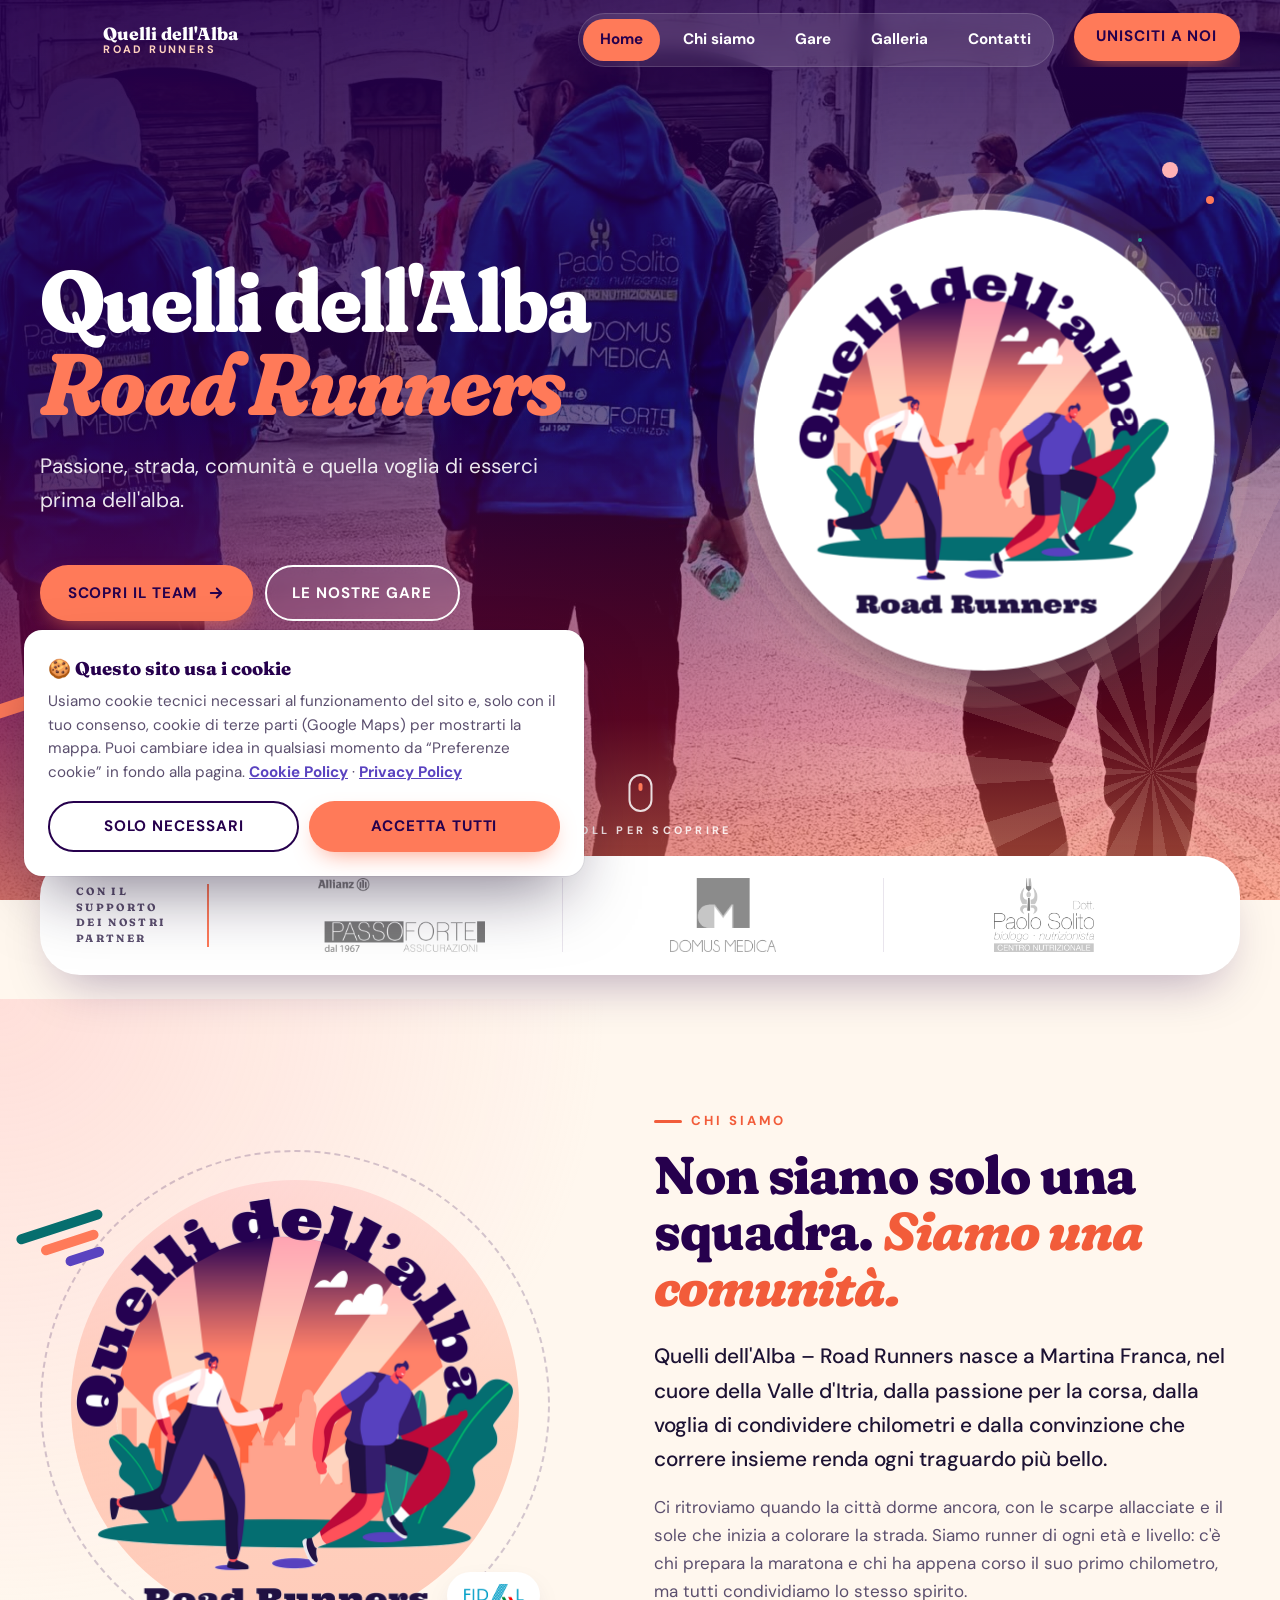
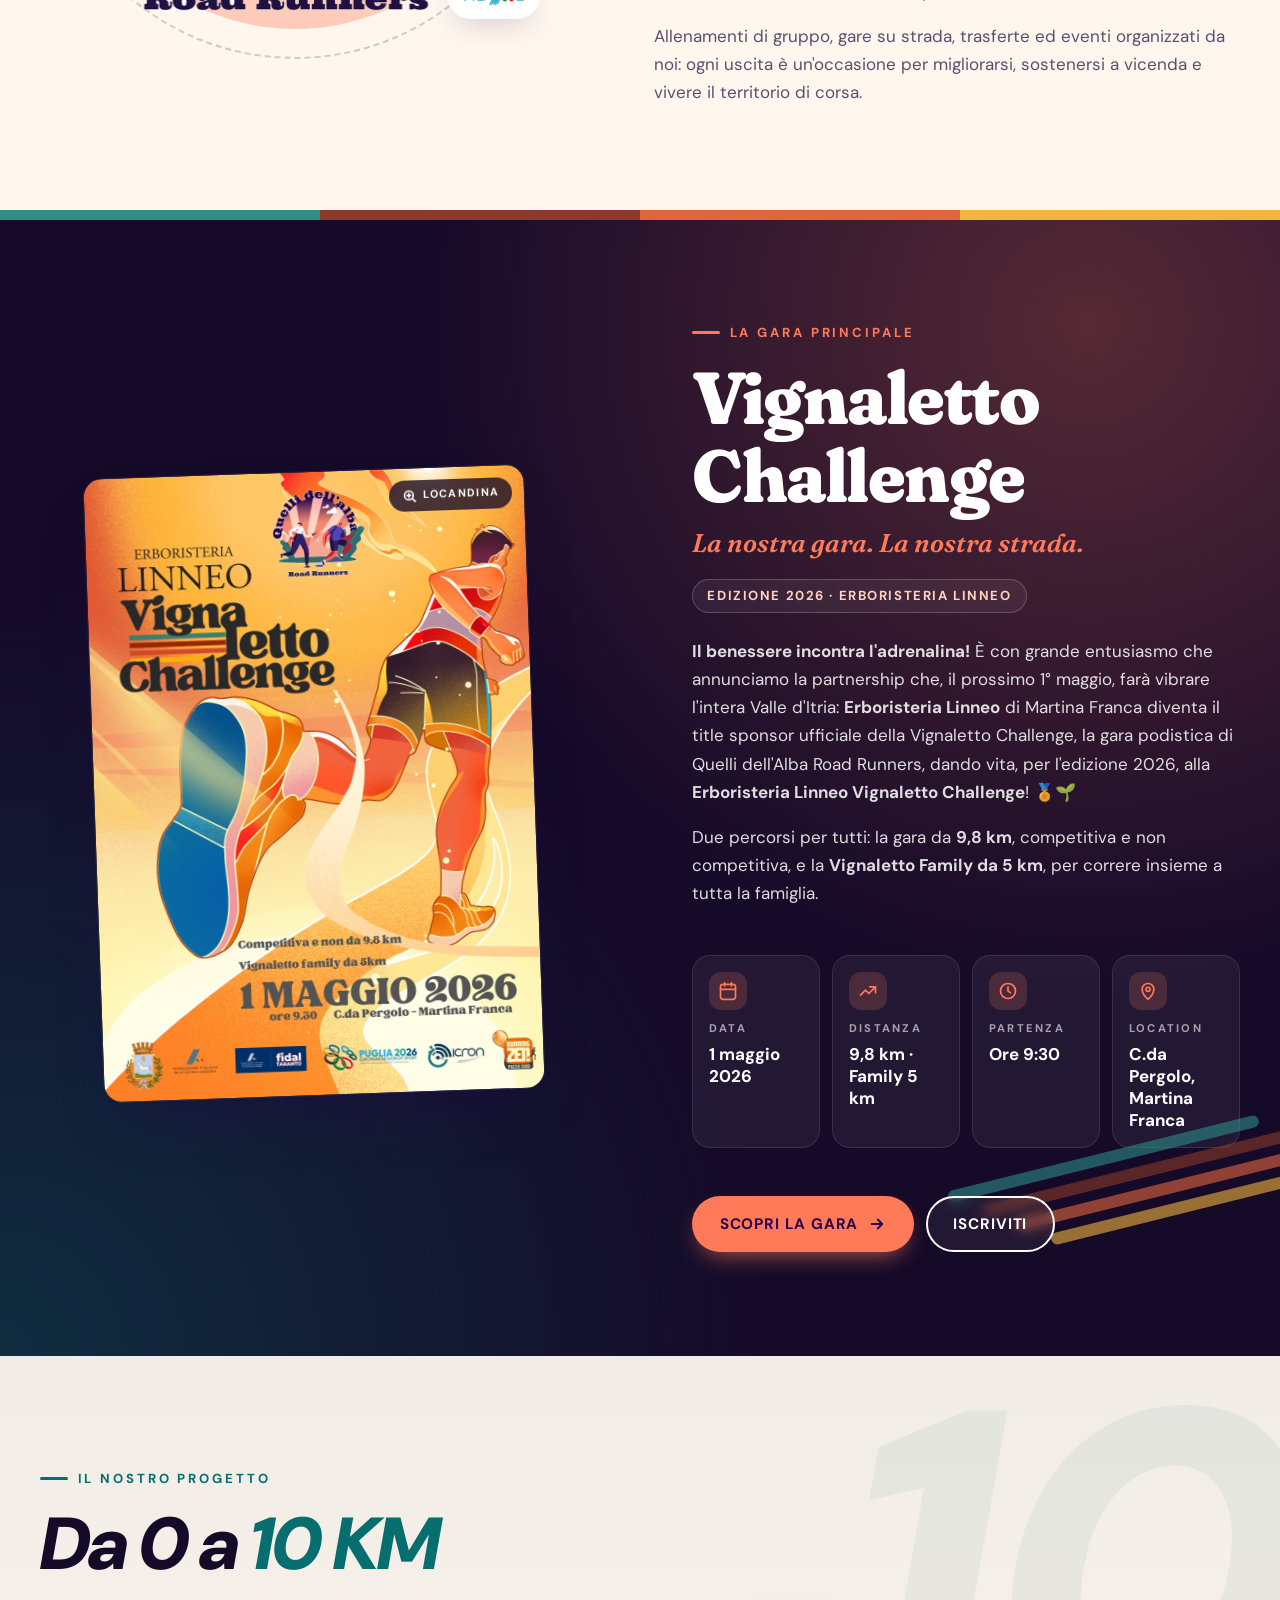
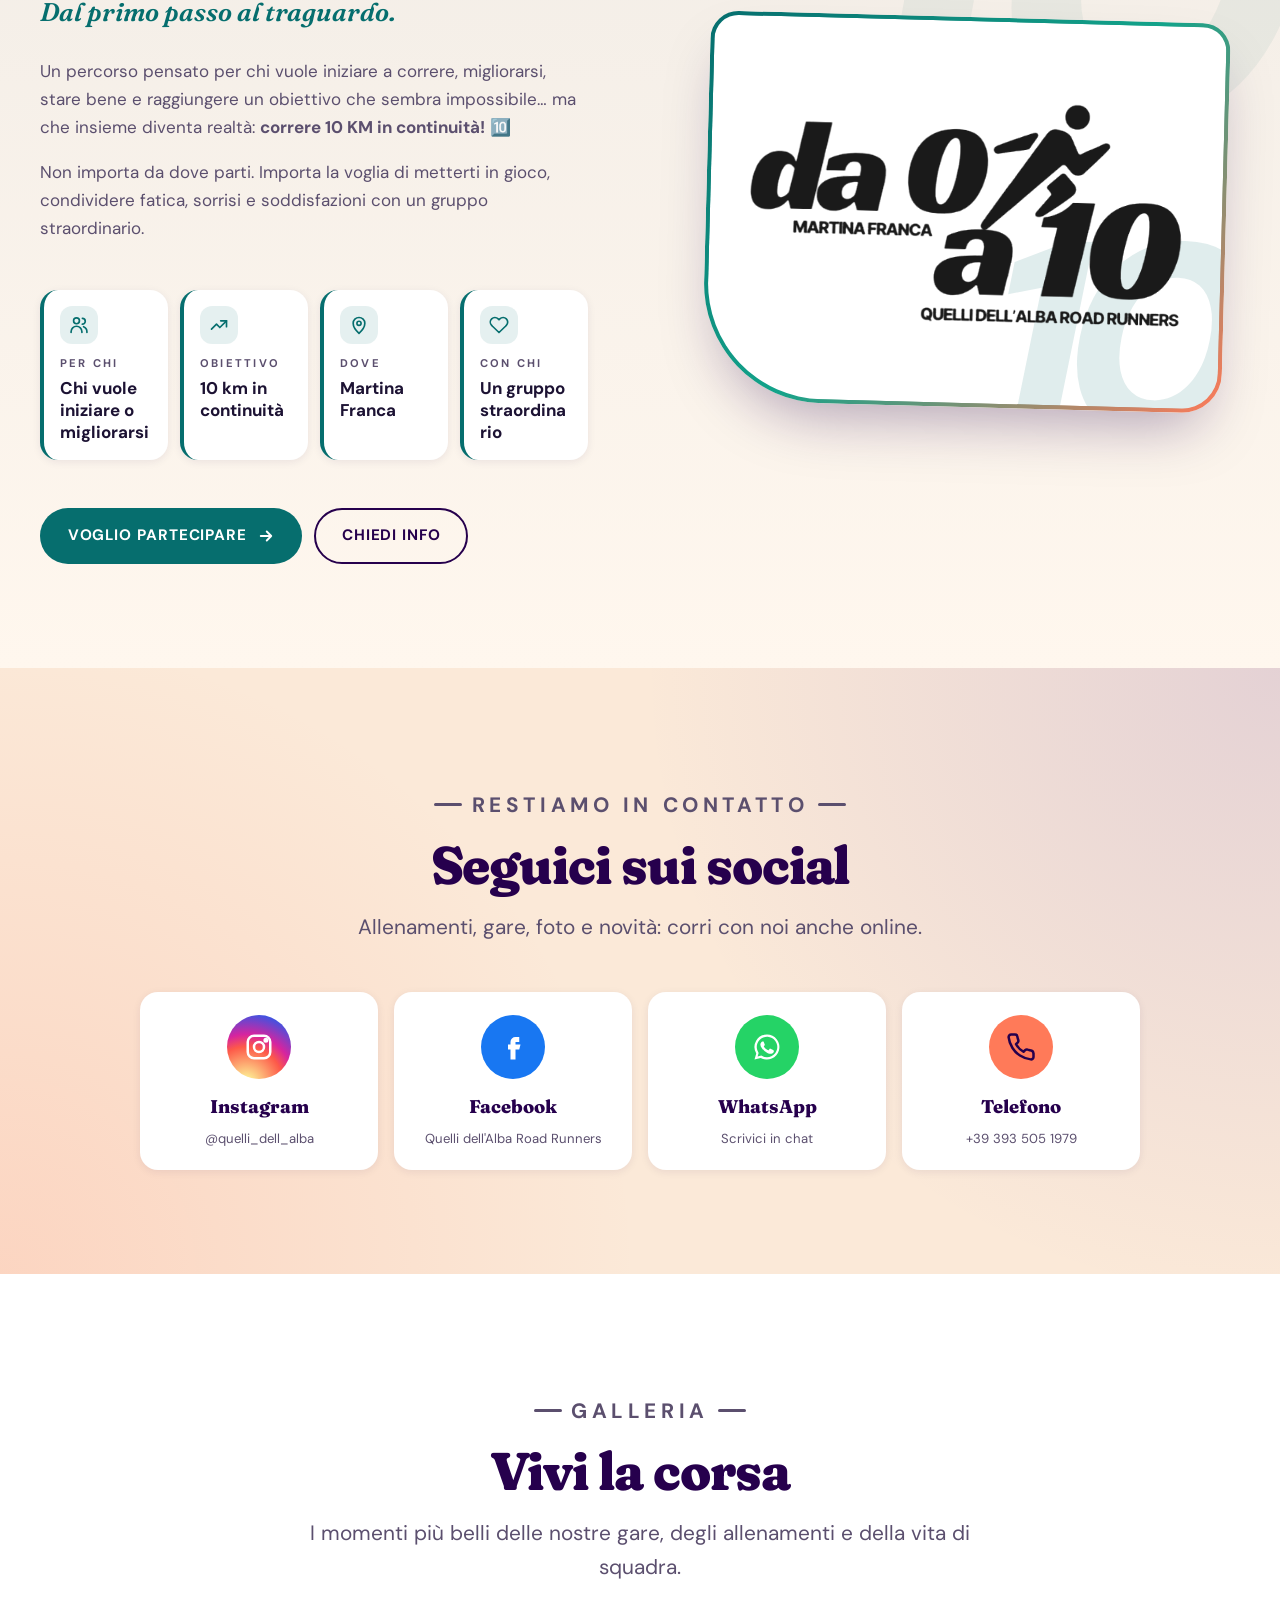
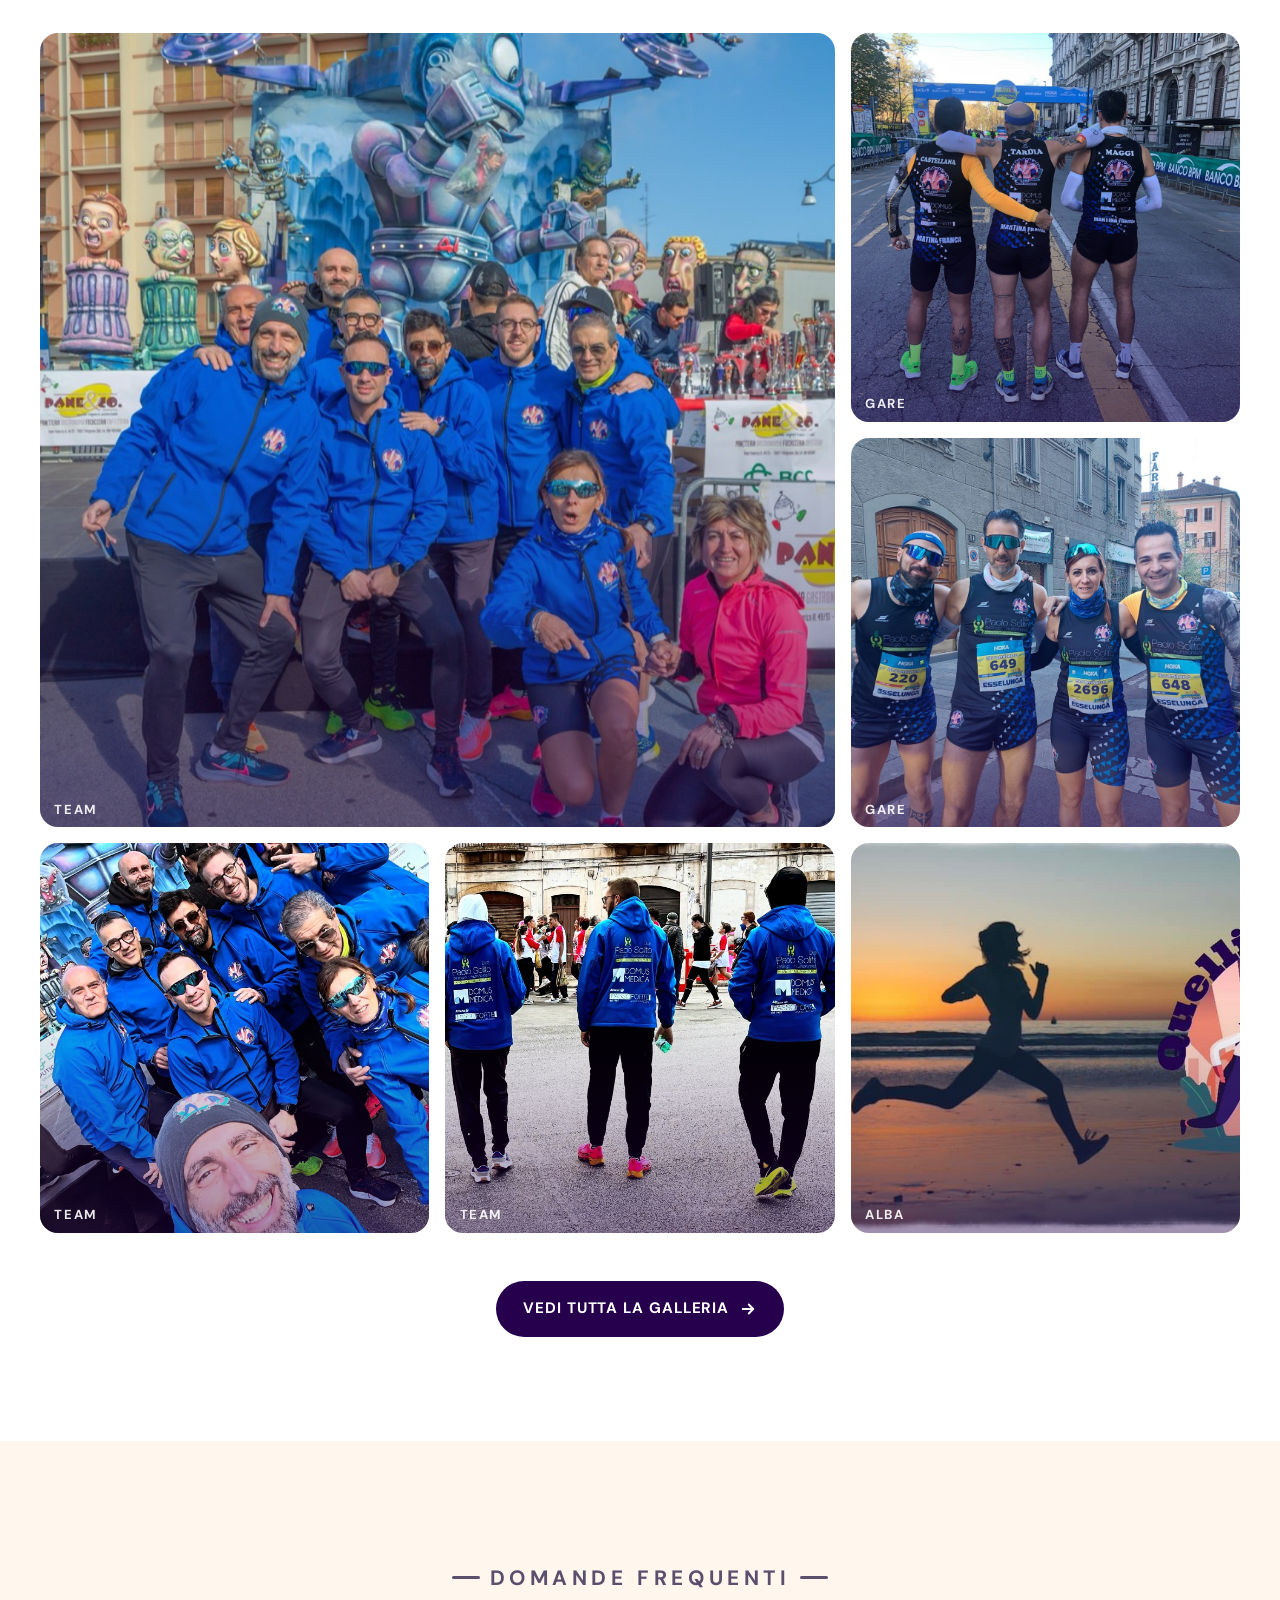
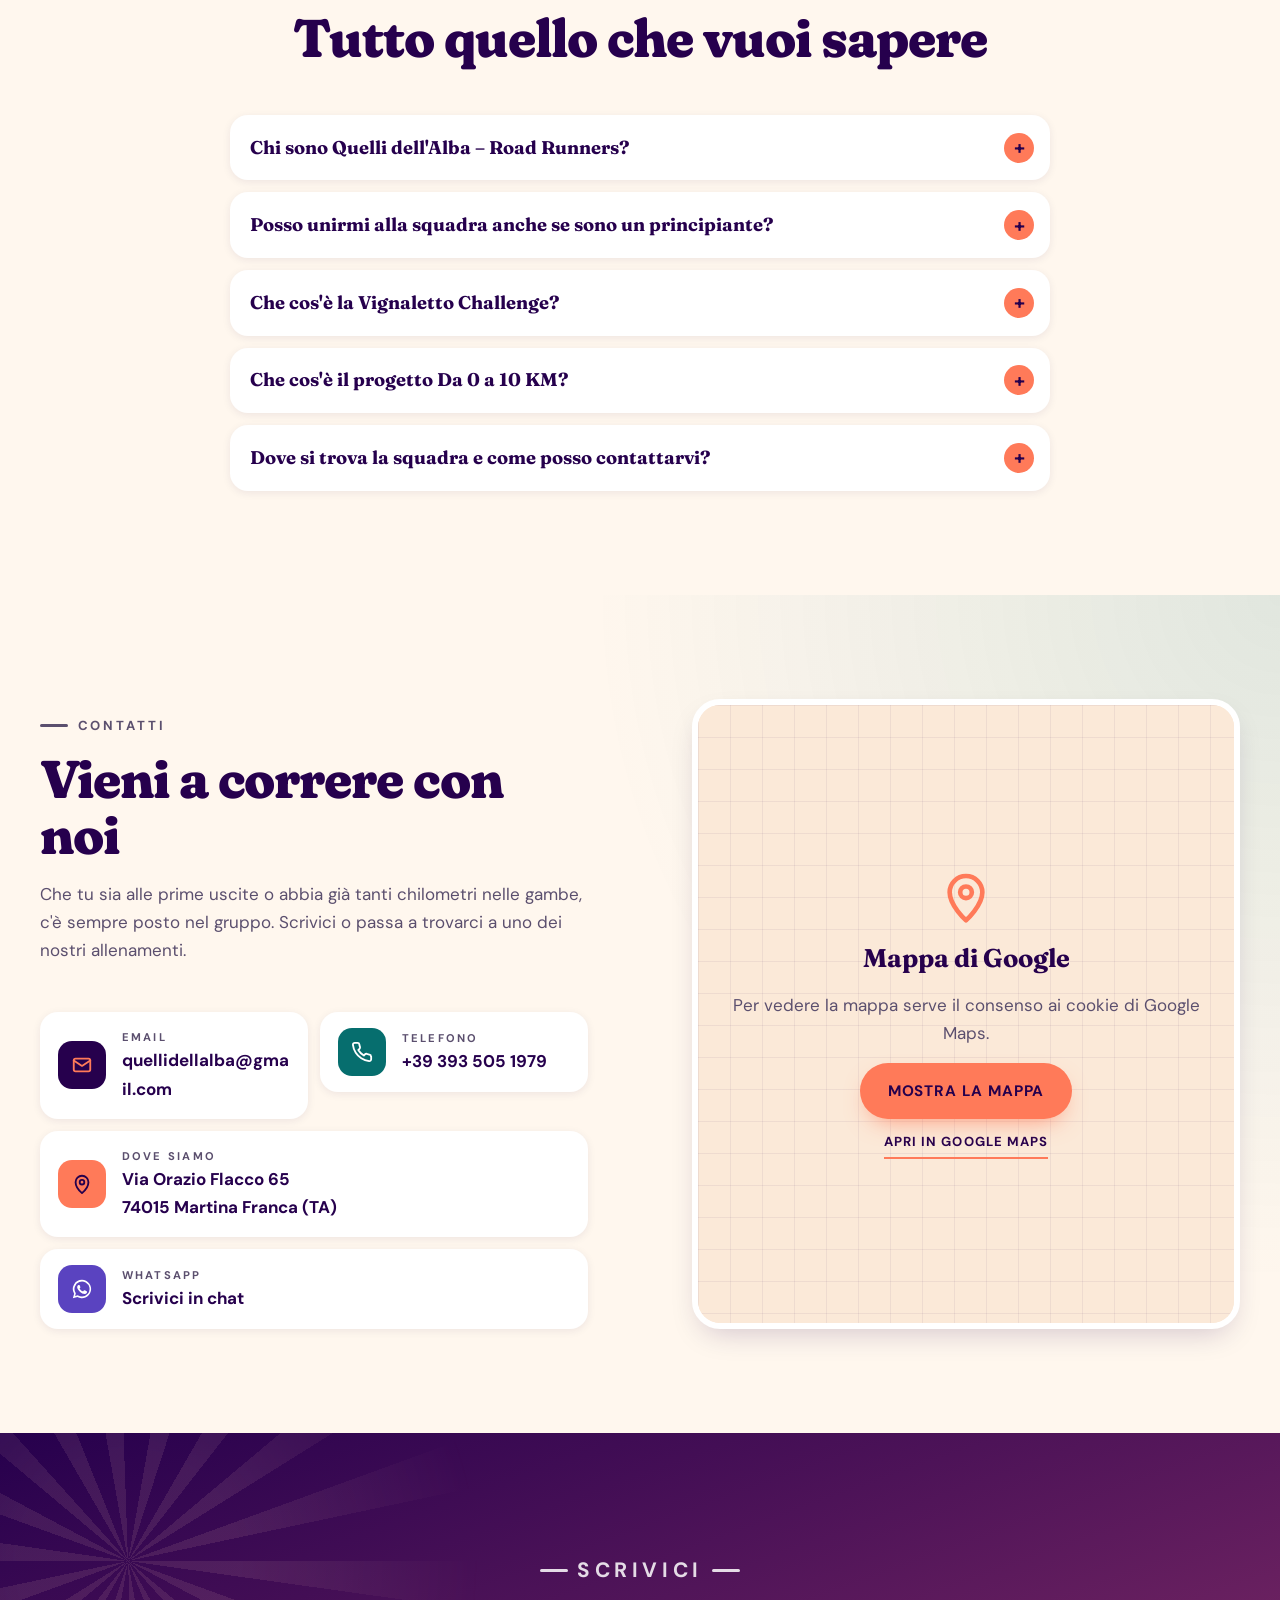
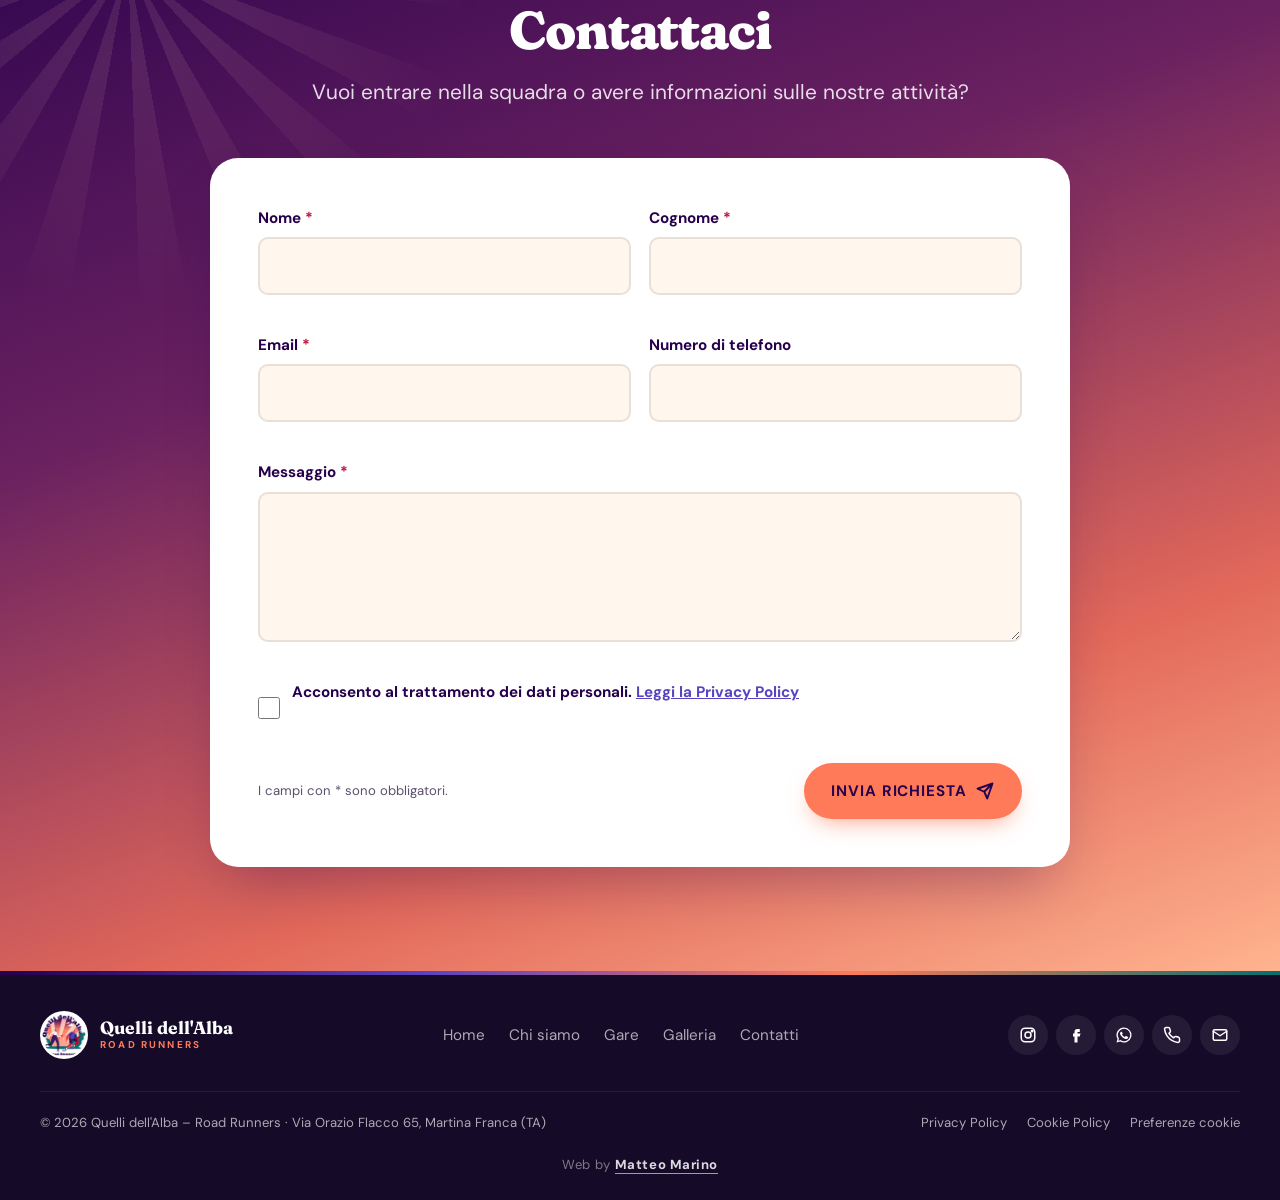
==== commit c880d7a1: "1.0.0" ====
--- a/index.html
+++ b/index.html
@@ -4,63 +4,256 @@
     <meta charset="UTF-8">
     <meta name="viewport" content="width=device-width, initial-scale=1.0">
 
-    <title>Quelli dell'Alba – Road Runners | Running Team</title>
-    <meta name="description" content="Quelli dell'Alba – Road Runners: squadra di running, gare, eventi e passione per la corsa.">
+    <!-- ===================== SEO ===================== -->
+    <!-- ===================== SEO ===================== -->
+    <title>Quelli dell'Alba Road Runners | Squadra di running a Martina Franca</title>
+    <meta name="description" content="Squadra di running di Martina Franca (TA) in Valle d'Itria: allenamenti di gruppo, la Vignaletto Challenge, il progetto Da 0 a 10 KM e una comunità che corre all'alba.">
+    <meta name="robots" content="index, follow, max-image-preview:large, max-snippet:-1, max-video-preview:-1">
+    <meta name="author" content="Quelli dell'Alba – Road Runners">
+    <link rel="canonical" href="https://www.quellidellalba.com/">
     <meta name="theme-color" content="#26004d">
-    <link rel="canonical" href="https://www.quellidellalba.com/">
-
-    <!-- Open Graph -->
+    <meta name="format-detection" content="telephone=no">
+
+    <!-- Local SEO (geo) – Martina Franca (TA) -->
+    <meta name="geo.region" content="IT-TA">
+    <meta name="geo.placename" content="Martina Franca">
+    <meta name="geo.position" content="40.7037;17.3442">
+    <meta name="ICBM" content="40.7037, 17.3442">
+
+    <!-- Open Graph (Facebook, WhatsApp, Instagram, LinkedIn) -->
     <meta property="og:type" content="website">
     <meta property="og:locale" content="it_IT">
     <meta property="og:site_name" content="Quelli dell'Alba – Road Runners">
-    <meta property="og:title" content="Quelli dell'Alba – Road Runners | Running Team">
-    <meta property="og:description" content="Quelli dell'Alba – Road Runners: squadra di running, gare, eventi e passione per la corsa.">
+    <meta property="og:title" content="Quelli dell'Alba Road Runners | Squadra di running a Martina Franca">
+    <meta property="og:description" content="Squadra di running di Martina Franca (TA) in Valle d'Itria: allenamenti di gruppo, la Vignaletto Challenge, il progetto Da 0 a 10 KM e una comunità che corre all'alba.">
     <meta property="og:url" content="https://www.quellidellalba.com/">
-    <meta property="og:image" content="https://www.quellidellalba.com/immagini/banner.jpg">
+    <meta property="og:image" content="https://www.quellidellalba.com/immagini/og-image.jpg">
+    <meta property="og:image:width" content="1200">
+    <meta property="og:image:height" content="630">
+    <meta property="og:image:alt" content="Runner in controluce all'alba sulla spiaggia con il logo di Quelli dell'Alba Road Runners">
+
+    <!-- Twitter / X -->
     <meta name="twitter:card" content="summary_large_image">
-
-    <!-- Favicon (sostituibile con un .ico / .svg dedicato) -->
-    <link rel="icon" type="image/png" href="immagini/favicon.png">
-    <link rel="apple-touch-icon" href="immagini/favicon.png">
+    <meta name="twitter:title" content="Quelli dell'Alba Road Runners | Squadra di running a Martina Franca">
+    <meta name="twitter:description" content="Squadra di running di Martina Franca (TA) in Valle d'Itria: allenamenti di gruppo, la Vignaletto Challenge, il progetto Da 0 a 10 KM e una comunità che corre all'alba.">
+    <meta name="twitter:image" content="https://www.quellidellalba.com/immagini/og-image.jpg">
+
+    <!-- Icone e web app -->
+    <link rel="icon" type="image/png" sizes="192x192" href="immagini/icon-192.png">
+    <link rel="apple-touch-icon" href="immagini/icon-192.png">
+    <link rel="manifest" href="site.webmanifest">
+
+    <!-- Immagine principale della hero: caricata subito (versione mobile 800px / desktop 1440px) -->
+    <link rel="preload" as="image" href="immagini/sfondo-hero.jpeg"
+          imagesrcset="immagini/sfondo-hero-800.jpg 800w, immagini/sfondo-hero.jpeg 1440w" imagesizes="100vw" fetchpriority="high">
+
+    <!-- Dati strutturati Schema.org (Google, Bing e motori di risposta AI) -->
+    <script type="application/ld+json">
+    {
+        "@context": "https://schema.org",
+        "@graph": [
+            {
+                "@type": [
+                    "SportsClub",
+                    "SportsTeam"
+                ],
+                "@id": "https://www.quellidellalba.com/#organizzazione",
+                "name": "Quelli dell'Alba – Road Runners",
+                "alternateName": [
+                    "Quelli dell'Alba",
+                    "Quelli dell'Alba Road Runners",
+                    "Q.A.R.R."
+                ],
+                "description": "Squadra di running di Martina Franca (TA), in Valle d'Itria: allenamenti di gruppo, gare su strada, la Vignaletto Challenge e il progetto Da 0 a 10 KM.",
+                "sport": "Running",
+                "url": "https://www.quellidellalba.com/",
+                "logo": {
+                    "@type": "ImageObject",
+                    "url": "https://www.quellidellalba.com/immagini/logo.png",
+                    "width": 900,
+                    "height": 900
+                },
+                "image": "https://www.quellidellalba.com/immagini/og-image.jpg",
+                "email": "quellidellalba@gmail.com",
+                "telephone": "+393935051979",
+                "address": {
+                    "@type": "PostalAddress",
+                    "streetAddress": "Via Orazio Flacco 65",
+                    "postalCode": "74015",
+                    "addressLocality": "Martina Franca",
+                    "addressRegion": "TA",
+                    "addressCountry": "IT"
+                },
+                "geo": {
+                    "@type": "GeoCoordinates",
+                    "latitude": 40.7037,
+                    "longitude": 17.3442
+                },
+                "hasMap": "https://www.google.com/maps/search/?api=1&query=Via+Orazio+Flacco+65,+74015+Martina+Franca+TA",
+                "areaServed": [
+                    {
+                        "@type": "City",
+                        "name": "Martina Franca"
+                    },
+                    {
+                        "@type": "Place",
+                        "name": "Valle d'Itria"
+                    },
+                    {
+                        "@type": "AdministrativeArea",
+                        "name": "Puglia"
+                    }
+                ],
+                "knowsAbout": [
+                    "Running",
+                    "Corsa su strada",
+                    "Podismo",
+                    "Allenamento di gruppo",
+                    "Corsa per principianti"
+                ],
+                "contactPoint": {
+                    "@type": "ContactPoint",
+                    "contactType": "informazioni e iscrizioni",
+                    "telephone": "+393935051979",
+                    "email": "quellidellalba@gmail.com",
+                    "availableLanguage": "Italian",
+                    "areaServed": "IT"
+                },
+                "sponsor": [
+                    {
+                        "@type": "Organization",
+                        "name": "Allianz – Passoforte Assicurazioni"
+                    },
+                    {
+                        "@type": "Organization",
+                        "name": "Domus Medica"
+                    },
+                    {
+                        "@type": "Organization",
+                        "name": "Dott. Paolo Solito – Biologo nutrizionista"
+                    }
+                ],
+                "sameAs": [
+                    "https://www.instagram.com/quelli_dell_alba/"
+                ]
+            },
+            {
+                "@type": "WebSite",
+                "@id": "https://www.quellidellalba.com/#sito",
+                "url": "https://www.quellidellalba.com/",
+                "name": "Quelli dell'Alba – Road Runners",
+                "inLanguage": "it-IT",
+                "publisher": {
+                    "@id": "https://www.quellidellalba.com/#organizzazione"
+                }
+            },
+            {
+                "@type": "WebPage",
+                "@id": "https://www.quellidellalba.com/#pagina",
+                "url": "https://www.quellidellalba.com/",
+                "name": "Quelli dell'Alba Road Runners | Squadra di running a Martina Franca",
+                "description": "Squadra di running di Martina Franca (TA) in Valle d'Itria: allenamenti di gruppo, la Vignaletto Challenge, il progetto Da 0 a 10 KM e una comunità che corre all'alba.",
+                "inLanguage": "it-IT",
+                "isPartOf": {
+                    "@id": "https://www.quellidellalba.com/#sito"
+                },
+                "about": {
+                    "@id": "https://www.quellidellalba.com/#organizzazione"
+                },
+                "primaryImageOfPage": {
+                    "@type": "ImageObject",
+                    "url": "https://www.quellidellalba.com/immagini/og-image.jpg"
+                }
+            },
+            {
+                "@type": "SportsEvent",
+                "@id": "https://www.quellidellalba.com/#vignaletto-challenge-2026",
+                "name": "Erboristeria Linneo Vignaletto Challenge 2026",
+                "sport": "Running",
+                "startDate": "2026-05-01T09:30:00+02:00",
+                "eventStatus": "https://schema.org/EventScheduled",
+                "eventAttendanceMode": "https://schema.org/OfflineEventAttendanceMode",
+                "description": "Gara podistica su strada competitiva e non competitiva da 9,8 km e Vignaletto Family da 5 km, organizzata da Quelli dell'Alba – Road Runners.",
+                "image": "https://www.quellidellalba.com/immagini/gare/vignaletto-locandina-2026.jpg",
+                "location": {
+                    "@type": "Place",
+                    "name": "C.da Pergolo, Martina Franca",
+                    "address": {
+                        "@type": "PostalAddress",
+                        "streetAddress": "C.da Pergolo",
+                        "addressLocality": "Martina Franca",
+                        "addressRegion": "TA",
+                        "addressCountry": "IT"
+                    }
+                },
+                "organizer": {
+                    "@id": "https://www.quellidellalba.com/#organizzazione"
+                },
+                "sponsor": {
+                    "@type": "Organization",
+                    "name": "Erboristeria Linneo"
+                }
+            },
+            {
+                "@type": "FAQPage",
+                "@id": "https://www.quellidellalba.com/#faq",
+                "mainEntity": [
+                    {
+                        "@type": "Question",
+                        "name": "Chi sono Quelli dell'Alba – Road Runners?",
+                        "acceptedAnswer": {
+                            "@type": "Answer",
+                            "text": "Quelli dell'Alba – Road Runners è una squadra di running di Martina Franca (TA), in Valle d'Itria. Riunisce runner di ogni età e livello che condividono allenamenti di gruppo, gare su strada, trasferte ed eventi."
+                        }
+                    },
+                    {
+                        "@type": "Question",
+                        "name": "Posso unirmi alla squadra anche se sono un principiante?",
+                        "acceptedAnswer": {
+                            "@type": "Answer",
+                            "text": "Sì. Nel gruppo c'è chi prepara la maratona e chi ha appena corso il suo primo chilometro. Per chi parte da zero c'è il progetto Da 0 a 10 KM, pensato per arrivare a correre 10 km in continuità."
+                        }
+                    },
+                    {
+                        "@type": "Question",
+                        "name": "Che cos'è la Vignaletto Challenge?",
+                        "acceptedAnswer": {
+                            "@type": "Answer",
+                            "text": "È la gara podistica organizzata da Quelli dell'Alba Road Runners. L'edizione 2026, Erboristeria Linneo Vignaletto Challenge, si è corsa il 1° maggio 2026 alle 9:30 in C.da Pergolo a Martina Franca, con una gara competitiva e non competitiva da 9,8 km e la Vignaletto Family da 5 km."
+                        }
+                    },
+                    {
+                        "@type": "Question",
+                        "name": "Che cos'è il progetto Da 0 a 10 KM?",
+                        "acceptedAnswer": {
+                            "@type": "Answer",
+                            "text": "È un percorso per chi vuole iniziare a correre, migliorarsi e stare bene, con l'obiettivo di correre 10 km in continuità insieme a un gruppo che condivide fatica, sorrisi e soddisfazioni."
+                        }
+                    },
+                    {
+                        "@type": "Question",
+                        "name": "Dove si trova la squadra e come posso contattarvi?",
+                        "acceptedAnswer": {
+                            "@type": "Answer",
+                            "text": "La sede è in Via Orazio Flacco 65, 74015 Martina Franca (TA). Puoi scrivere a quellidellalba@gmail.com, chiamare o scrivere su WhatsApp al +39 393 505 1979, oppure usare il modulo Contattaci del sito."
+                        }
+                    }
+                ]
+            }
+        ]
+    }
+    </script>
 
     <!-- Google Fonts -->
     <link rel="preconnect" href="https://fonts.googleapis.com">
     <link rel="preconnect" href="https://fonts.gstatic.com" crossorigin>
     <link href="https://fonts.googleapis.com/css2?family=DM+Sans:ital,opsz,wght@0,9..40,400..900;1,9..40,400..900&family=Fraunces:ital,opsz,wght,SOFT,WONK@0,9..144,600..900,0..100,0..1;1,9..144,600..900,0..100,0..1&display=swap" rel="stylesheet">
 
-    <link rel="preload" as="image" href="immagini/sfondo-hero.jpeg">
-    <link rel="stylesheet" href="style.css">
-
-    <!-- Schema.org – SportsTeam (completare i campi tra parentesi quadre) -->
-    <script type="application/ld+json">
-    {
-        "@context": "https://schema.org",
-        "@type": "SportsTeam",
-        "name": "Quelli dell'Alba – Road Runners",
-        "alternateName": "Quelli dell'Alba",
-        "sport": "Running",
-        "url": "https://www.quellidellalba.com/",
-        "logo": "https://www.quellidellalba.com/immagini/logo.png",
-        "image": "https://www.quellidellalba.com/immagini/banner.jpg",
-        "description": "Squadra di running, gare, eventi e passione per la corsa.",
-        "email": "info@quellidellalba.com",
-        "telephone": "[INSERIRE TELEFONO]",
-        "address": {
-            "@type": "PostalAddress",
-            "streetAddress": "[INSERIRE INDIRIZZO]",
-            "addressLocality": "[INSERIRE CITTÀ]",
-            "addressCountry": "IT"
-        },
-        "sameAs": [
-            "[INSERIRE URL INSTAGRAM]",
-            "[INSERIRE URL FACEBOOK]"
-        ]
-    }
-    </script>
+    <link rel="stylesheet" href="style.css?v=11">
 
     <!-- Attiva le animazioni solo se JavaScript è disponibile -->
     <script>document.documentElement.classList.add('js');</script>
-    <script src="script.js" defer></script>
+    <script src="script.js?v=11" defer></script>
 </head>
 <body class="has-flying-logo">
 
@@ -70,7 +263,7 @@
     <header class="site-header" id="site-header">
         <nav class="nav container" aria-label="Navigazione principale">
             <a class="nav__brand" href="index.html" aria-label="Quelli dell'Alba – Road Runners, torna alla home">
-                <img class="nav__logo" src="immagini/logo.png" alt="" width="52" height="52">
+                <img class="nav__logo" src="immagini/logo-small.png" alt="" width="52" height="52">
                 <span class="nav__name">
                     Quelli dell'Alba
                     <small>Road Runners</small>
@@ -90,6 +283,13 @@
                     <li><a class="nav__link" href="#contact-info" data-section="contact-info contact-form">Contatti</a></li>
                 </ul>
                 <a class="btn btn--primary nav__cta" href="#contact-form">Unisciti a noi</a>
+                <div class="nav__extra">
+                    <span>Contattaci</span>
+                    <a href="https://www.instagram.com/quelli_dell_alba/" target="_blank" rel="noopener" aria-label="Instagram"><svg viewBox="0 0 24 24" fill="none" stroke="currentColor" stroke-width="2" aria-hidden="true"><rect x="3" y="3" width="18" height="18" rx="5"/><circle cx="12" cy="12" r="4"/><circle cx="17.5" cy="6.5" r="1" fill="currentColor"/></svg></a>
+                    <a href="https://wa.me/393935051979" target="_blank" rel="noopener" aria-label="WhatsApp"><svg viewBox="0 0 24 24" fill="currentColor" aria-hidden="true"><path d="M12 2a10 10 0 00-8.6 15.1L2 22l5-1.3A10 10 0 1012 2zm0 18.2a8.2 8.2 0 01-4.2-1.2l-.3-.2-3 .8.8-2.9-.2-.3A8.2 8.2 0 1112 20.2zm4.5-6.1c-.2-.1-1.5-.7-1.7-.8s-.4-.1-.6.1-.7.8-.8 1-.3.2-.5.1a6.7 6.7 0 01-2-1.2 7.4 7.4 0 01-1.4-1.7c-.1-.2 0-.4.1-.5l.4-.4.2-.4v-.4l-.8-1.9c-.2-.5-.4-.4-.6-.4h-.5a1 1 0 00-.7.3 3 3 0 00-.9 2.2 5.2 5.2 0 001.1 2.7 11.8 11.8 0 004.5 4c.6.3 1.1.4 1.5.5a3.6 3.6 0 001.7.1 2.8 2.8 0 001.8-1.3 2.3 2.3 0 00.2-1.3c-.1-.1-.3-.2-.5-.3z"/></svg></a>
+                    <a href="tel:+393935051979" aria-label="Telefono"><svg viewBox="0 0 24 24" fill="none" stroke="currentColor" stroke-width="2" stroke-linecap="round" stroke-linejoin="round" aria-hidden="true"><path d="M22 16.9v3a2 2 0 01-2.2 2 19.8 19.8 0 01-8.6-3.1 19.5 19.5 0 01-6-6A19.8 19.8 0 012.1 4.2 2 2 0 014.1 2h3a2 2 0 012 1.7c.1.9.4 1.8.7 2.7a2 2 0 01-.5 2.1L8 9.8a16 16 0 006 6l1.3-1.3a2 2 0 012.1-.4c.9.3 1.8.6 2.7.7a2 2 0 011.7 2z"/></svg></a>
+                    <a href="mailto:quellidellalba@gmail.com" aria-label="Email"><svg viewBox="0 0 24 24" fill="none" stroke="currentColor" stroke-width="2" stroke-linecap="round" stroke-linejoin="round" aria-hidden="true"><rect x="3" y="5" width="18" height="14" rx="2"/><path d="M3 7l9 6 9-6"/></svg></a>
+                </div>
             </div>
         </nav>
     </header>
@@ -108,7 +308,7 @@
         <section id="hero" aria-labelledby="hero-title">
             <div class="hero__bg" aria-hidden="true">
                 <!-- Sostituire con la foto del team preferita -->
-                <img src="immagini/sfondo-hero.jpeg" alt="" width="1440" height="1585" fetchpriority="high">
+                <img src="immagini/sfondo-hero.jpeg" srcset="immagini/sfondo-hero-800.jpg 800w, immagini/sfondo-hero.jpeg 1440w" sizes="100vw" alt="" width="1440" height="1585" fetchpriority="high">
             </div>
             <div class="hero__overlay" aria-hidden="true"></div>
             <div class="hero__rays" aria-hidden="true"></div>
@@ -118,10 +318,9 @@
 
             <div class="container hero__inner">
                 <div class="hero__content">
-                    <p class="hero__kicker" data-reveal="fade">Quelli dell'Alba</p>
                     <h1 class="hero__title" id="hero-title" data-reveal>
-                        Road Runners.
-                        <span>Corri con noi.</span>
+                        Quelli dell'Alba
+                        <span>Road Runners</span>
                     </h1>
                     <p class="hero__subtitle" data-reveal style="--reveal-delay: .1s">
                         Passione, strada, comunità e quella voglia di esserci prima dell'alba.
@@ -149,25 +348,27 @@
         <!-- ===================== SPONSOR ===================== -->
         <section id="sponsors" aria-labelledby="sponsors-title">
             <div class="container">
-                <h2 class="sponsors__title" id="sponsors-title">CON IL SUPPORTO DEI NOSTRI PARTNER</h2>
-                <!-- Per cambiare sponsor: sostituire immagine, alt e href -->
-                <ul class="sponsors__list">
-                    <li data-reveal>
-                        <a class="sponsor-card sponsor-card--fill" href="#" target="_blank" rel="noopener" aria-label="Allianz Passoforte Assicurazioni (sito sponsor)">
-                            <img src="immagini/sponsor/sponsor-01-allianz-passoforte.png" alt="Allianz – Passoforte Assicurazioni" width="1200" height="858" loading="lazy">
-                        </a>
-                    </li>
-                    <li data-reveal style="--reveal-delay: .1s">
-                        <a class="sponsor-card" href="#" target="_blank" rel="noopener" aria-label="Domus Medica (sito sponsor)">
-                            <img src="immagini/sponsor/sponsor-02-domus-medica.png" alt="Domus Medica" width="597" height="417" loading="lazy">
-                        </a>
-                    </li>
-                    <li data-reveal style="--reveal-delay: .2s">
-                        <a class="sponsor-card" href="#" target="_blank" rel="noopener" aria-label="Dott. Paolo Solito, biologo nutrizionista (sito sponsor)">
-                            <img src="immagini/sponsor/sponsor-03-paolo-solito.png" alt="Dott. Paolo Solito – Biologo nutrizionista, Centro nutrizionale" width="800" height="594" loading="lazy">
-                        </a>
-                    </li>
-                </ul>
+                <div class="sponsors__bar" data-reveal>
+                    <h2 class="sponsors__title" id="sponsors-title">Con il supporto dei nostri partner</h2>
+                    <!-- Per cambiare uno sponsor: sostituire immagine (PNG trasparente), alt e href -->
+                    <ul class="sponsors__list">
+                        <li>
+                            <a class="sponsor" href="#" target="_blank" rel="noopener" aria-label="Allianz Passoforte Assicurazioni (sito sponsor)">
+                                <img src="immagini/sponsor/sponsor-01-allianz-passoforte.png" alt="Allianz – Passoforte Assicurazioni" width="900" height="398" loading="lazy">
+                            </a>
+                        </li>
+                        <li>
+                            <a class="sponsor" href="#" target="_blank" rel="noopener" aria-label="Domus Medica (sito sponsor)">
+                                <img src="immagini/sponsor/sponsor-02-domus-medica.png" alt="Domus Medica" width="565" height="393" loading="lazy">
+                            </a>
+                        </li>
+                        <li>
+                            <a class="sponsor" href="#" target="_blank" rel="noopener" aria-label="Dott. Paolo Solito, biologo nutrizionista (sito sponsor)">
+                                <img src="immagini/sponsor/sponsor-03-paolo-solito.png" alt="Dott. Paolo Solito – Biologo nutrizionista, Centro nutrizionale" width="700" height="520" loading="lazy">
+                            </a>
+                        </li>
+                    </ul>
+                </div>
             </div>
         </section>
 
@@ -179,7 +380,6 @@
                     <img class="about__logo" src="immagini/logo.png" alt="Logo Quelli dell'Alba – Road Runners" width="900" height="900" loading="lazy">
                     <div class="about__badge">
                         <img src="immagini/fidal.png" alt="FIDAL – Federazione Italiana di Atletica Leggera" width="331" height="152" loading="lazy">
-                        <span>Società affiliata</span>
                     </div>
                 </div>
 
@@ -187,38 +387,17 @@
                     <p class="eyebrow">Chi siamo</p>
                     <h2 id="about-title">Non siamo solo una squadra. <em>Siamo una comunità.</em></h2>
                     <p class="lead">
-                        Quelli dell'Alba – Road Runners nasce dalla passione per la corsa, dalla voglia di condividere chilometri e dalla convinzione che correre insieme renda ogni traguardo più bello.
+                        Quelli dell'Alba – Road Runners nasce a Martina Franca, nel cuore della Valle d'Itria, dalla passione per la corsa, dalla voglia di condividere chilometri e dalla convinzione che correre insieme renda ogni traguardo più bello.
                     </p>
                     <div class="about__text">
-                        <!-- [INSERIRE TESTO DESCRITTIVO DEL TEAM] -->
                         <p>
                             Ci ritroviamo quando la città dorme ancora, con le scarpe allacciate e il sole che inizia a colorare la strada. Siamo runner di ogni età e livello: c'è chi prepara la maratona e chi ha appena corso il suo primo chilometro, ma tutti condividiamo lo stesso spirito.
                         </p>
                         <p>
-                            Allenamenti di gruppo, gare su strada, trasferte ed eventi organizzati da noi: ogni uscita è un'occasione per migliorarsi, sostenersi a vicenda e vivere il territorio di corsa. [INSERIRE STORIA DEL TEAM, ANNO DI FONDAZIONE E VALORI]
+                            Allenamenti di gruppo, gare su strada, trasferte ed eventi organizzati da noi: ogni uscita è un'occasione per migliorarsi, sostenersi a vicenda e vivere il territorio di corsa.
                         </p>
                     </div>
 
-                    <!-- Statistiche: modificare data-count con il numero reale (es. data-count="120").
-                         Se data-count è vuoto viene mostrato il testo "XX". -->
-                    <ul class="stats">
-                        <li class="stat">
-                            <span class="stat__value" data-count="" data-prefix="+">XX</span>
-                            <span class="stat__label">Atleti</span>
-                        </li>
-                        <li class="stat">
-                            <span class="stat__value" data-count="">XX</span>
-                            <span class="stat__label">Gare</span>
-                        </li>
-                        <li class="stat">
-                            <span class="stat__value" data-count="">XX</span>
-                            <span class="stat__label">Anni</span>
-                        </li>
-                        <li class="stat">
-                            <span class="stat__value" data-count="">XXXX</span>
-                            <span class="stat__label">Km</span>
-                        </li>
-                    </ul>
                 </div>
             </div>
         </section>
@@ -228,27 +407,29 @@
             <div class="race__stripes" aria-hidden="true"><span></span><span></span><span></span><span></span></div>
 
             <div class="container race__grid">
-                <div class="race__media" data-reveal="left">
-                    <div class="race__photo media" data-placeholder="immagini/gare/vignaletto-01.jpg">
-                        <!-- Inserire la foto della gara in immagini/gare/vignaletto-01.jpg -->
-                        <img src="immagini/gare/vignaletto-01.jpg" alt="Partenza della Vignaletto Challenge" width="1200" height="1500" loading="lazy">
-                    </div>
-                    <div class="race__logo-badge">
-                        <img src="immagini/vignaletto-logo.png" alt="Logo Vignaletto Challenge" width="504" height="236" loading="lazy">
-                    </div>
+                <div class="race__media" data-reveal="left" data-lightbox-group>
+                    <!-- Locandina ufficiale: al clic si apre in grande nel lightbox.
+                         Per una nuova edizione sostituire immagini/gare/vignaletto-locandina-2026.jpg -->
+                    <button class="race__poster" type="button" data-lightbox-item aria-label="Apri in grande la locandina della Vignaletto Challenge 2026">
+                        <img src="immagini/gare/vignaletto-locandina-2026.jpg" alt="Locandina Vignaletto Challenge 2026: 1 maggio 2026 ore 9.30, C.da Pergolo – Martina Franca. Competitiva e non da 9,8 km, Vignaletto Family da 5 km" width="904" height="1280" loading="lazy">
+                        <span class="race__poster-hint" aria-hidden="true">
+                            <svg viewBox="0 0 24 24" fill="none" stroke="currentColor" stroke-width="2.5" stroke-linecap="round"><circle cx="11" cy="11" r="7"/><path d="M21 21l-4.3-4.3M11 8v6M8 11h6"/></svg>
+                            Locandina
+                        </span>
+                    </button>
                 </div>
 
                 <div class="race__content" data-reveal="right">
                     <p class="eyebrow">La gara principale</p>
                     <h2 id="vignaletto-title">Vignaletto Challenge</h2>
                     <p class="race__tagline">La nostra gara. La nostra strada.</p>
+                    <p class="race__edition">Edizione 2026 · Erboristeria Linneo</p>
                     <div class="race__desc">
-                        <!-- [INSERIRE DESCRIZIONE DELLA GARA] -->
                         <p>
-                            La Vignaletto Challenge è l'appuntamento che organizziamo con il cuore: una gara pensata per chi ama la strada, la fatica condivisa e l'atmosfera di festa che si respira al traguardo.
+                            <strong>Il benessere incontra l'adrenalina!</strong> È con grande entusiasmo che annunciamo la partnership che, il prossimo 1° maggio, farà vibrare l'intera Valle d'Itria: <strong>Erboristeria Linneo</strong> di Martina Franca diventa il title sponsor ufficiale della Vignaletto Challenge, la gara podistica di Quelli dell'Alba Road Runners, dando vita, per l'edizione 2026, alla <strong>Erboristeria Linneo Vignaletto Challenge</strong>! 🏅🌱
                         </p>
                         <p>
-                            [INSERIRE DETTAGLI: percorso, categorie, ristori, premiazioni, regolamento.]
+                            Due percorsi per tutti: la gara da <strong>9,8 km</strong>, competitiva e non competitiva, e la <strong>Vignaletto Family da 5 km</strong>, per correre insieme a tutta la famiglia.
                         </p>
                     </div>
 
@@ -258,28 +439,28 @@
                                 <svg viewBox="0 0 24 24" fill="none" stroke="currentColor" stroke-width="2" stroke-linecap="round" stroke-linejoin="round"><rect x="3" y="4" width="18" height="18" rx="3"/><path d="M16 2v4M8 2v4M3 10h18"/></svg>
                             </span>
                             <span class="info-card__label">Data</span>
-                            <span class="info-card__value">[INSERIRE DATA GARA]</span>
+                            <span class="info-card__value">1 maggio 2026</span>
                         </li>
                         <li class="info-card">
                             <span class="info-card__icon" aria-hidden="true">
                                 <svg viewBox="0 0 24 24" fill="none" stroke="currentColor" stroke-width="2" stroke-linecap="round" stroke-linejoin="round"><path d="M3 17l6-6 4 4 8-8"/><path d="M14 7h7v7"/></svg>
                             </span>
                             <span class="info-card__label">Distanza</span>
-                            <span class="info-card__value">[INSERIRE KM]</span>
+                            <span class="info-card__value">9,8 km · Family 5 km</span>
                         </li>
                         <li class="info-card">
                             <span class="info-card__icon" aria-hidden="true">
                                 <svg viewBox="0 0 24 24" fill="none" stroke="currentColor" stroke-width="2" stroke-linecap="round" stroke-linejoin="round"><circle cx="12" cy="12" r="9"/><path d="M12 7v5l3 2"/></svg>
                             </span>
                             <span class="info-card__label">Partenza</span>
-                            <span class="info-card__value">[INSERIRE ORARIO]</span>
+                            <span class="info-card__value">Ore 9:30</span>
                         </li>
                         <li class="info-card">
                             <span class="info-card__icon" aria-hidden="true">
                                 <svg viewBox="0 0 24 24" fill="none" stroke="currentColor" stroke-width="2" stroke-linecap="round" stroke-linejoin="round"><path d="M12 22s7-6.2 7-12a7 7 0 10-14 0c0 5.8 7 12 7 12z"/><circle cx="12" cy="10" r="2.5"/></svg>
                             </span>
                             <span class="info-card__label">Location</span>
-                            <span class="info-card__value">[INSERIRE LOCATION]</span>
+                            <span class="info-card__value">C.da Pergolo, Martina Franca</span>
                         </li>
                     </ul>
 
@@ -299,69 +480,108 @@
         <section id="da-zero-a-dieci" class="section race race--reverse" aria-labelledby="da0a10-title">
             <div class="container race__grid">
                 <div class="race__media" data-reveal="right">
-                    <div class="race__photo media" data-placeholder="immagini/gare/da-0-a-10km-01.jpg">
-                        <!-- Inserire la foto in immagini/gare/da-0-a-10km-01.jpg -->
-                        <img src="immagini/gare/da-0-a-10km-01.jpg" alt="Partecipanti alla manifestazione Da 0 a 10 KM" width="1200" height="1500" loading="lazy">
+                    <!-- Solo il logo del progetto (nessuna locandina) -->
+                    <div class="race__logo-card">
+                        <span class="race__logo-card-num" aria-hidden="true">10</span>
+                        <img src="immagini/gare/da0a10-logo-trasparente.png" alt="Logo Da 0 a 10 – Martina Franca, Quelli dell'Alba Road Runners" width="568" height="289" loading="lazy">
                     </div>
-                    <div class="race__logo-badge">
-                        <img src="immagini/da0a10-logo.png" alt="Logo Da 0 a 10 – Martina Franca, Quelli dell'Alba Road Runners" width="666" height="330" loading="lazy">
-                    </div>
                 </div>
 
                 <div class="race__content" data-reveal="left">
-                    <p class="eyebrow">L'altra manifestazione</p>
+                    <p class="eyebrow">Il nostro progetto</p>
                     <h2 id="da0a10-title">Da 0 a <span>10 KM</span></h2>
                     <p class="race__tagline">Dal primo passo al traguardo.</p>
                     <div class="race__desc">
-                        <!-- [INSERIRE DESCRIZIONE DELLA MANIFESTAZIONE] -->
                         <p>
-                            Da 0 a 10 KM è la manifestazione pensata per accompagnare chiunque, passo dopo passo, a scoprire la corsa e arrivare a correre i suoi primi 10 chilometri.
+                            Un percorso pensato per chi vuole iniziare a correre, migliorarsi, stare bene e raggiungere un obiettivo che sembra impossibile… ma che insieme diventa realtà: <strong>correre 10 KM in continuità!</strong> 🔟
                         </p>
                         <p>
-                            [INSERIRE DETTAGLI: programma, a chi è rivolta, modalità di partecipazione.]
+                            Non importa da dove parti. Importa la voglia di metterti in gioco, condividere fatica, sorrisi e soddisfazioni con un gruppo straordinario.
                         </p>
                     </div>
 
                     <ul class="race__info">
                         <li class="info-card">
                             <span class="info-card__icon" aria-hidden="true">
-                                <svg viewBox="0 0 24 24" fill="none" stroke="currentColor" stroke-width="2" stroke-linecap="round" stroke-linejoin="round"><rect x="3" y="4" width="18" height="18" rx="3"/><path d="M16 2v4M8 2v4M3 10h18"/></svg>
+                                <svg viewBox="0 0 24 24" fill="none" stroke="currentColor" stroke-width="2" stroke-linecap="round" stroke-linejoin="round"><circle cx="9" cy="7" r="3.5"/><path d="M2.5 21v-1a6.5 6.5 0 0113 0v1"/><path d="M16 4a3.5 3.5 0 010 7M21.5 21v-1a6.5 6.5 0 00-4-6"/></svg>
                             </span>
-                            <span class="info-card__label">Data</span>
-                            <span class="info-card__value">[INSERIRE DATA GARA]</span>
+                            <span class="info-card__label">Per chi</span>
+                            <span class="info-card__value">Chi vuole iniziare o migliorarsi</span>
                         </li>
                         <li class="info-card">
                             <span class="info-card__icon" aria-hidden="true">
-                                <svg viewBox="0 0 24 24" fill="none" stroke="currentColor" stroke-width="2" stroke-linecap="round" stroke-linejoin="round"><path d="M4 19c4 0 4-6 8-6s4-6 8-6"/><circle cx="4" cy="19" r="1.5"/><circle cx="20" cy="7" r="1.5"/></svg>
+                                <svg viewBox="0 0 24 24" fill="none" stroke="currentColor" stroke-width="2" stroke-linecap="round" stroke-linejoin="round"><path d="M3 17l6-6 4 4 8-8"/><path d="M14 7h7v7"/></svg>
                             </span>
-                            <span class="info-card__label">Percorso</span>
-                            <span class="info-card__value">[INSERIRE PERCORSO]</span>
+                            <span class="info-card__label">Obiettivo</span>
+                            <span class="info-card__value">10 km in continuità</span>
                         </li>
                         <li class="info-card">
                             <span class="info-card__icon" aria-hidden="true">
                                 <svg viewBox="0 0 24 24" fill="none" stroke="currentColor" stroke-width="2" stroke-linecap="round" stroke-linejoin="round"><path d="M12 22s7-6.2 7-12a7 7 0 10-14 0c0 5.8 7 12 7 12z"/><circle cx="12" cy="10" r="2.5"/></svg>
                             </span>
-                            <span class="info-card__label">Luogo</span>
-                            <span class="info-card__value">Martina Franca – [INSERIRE LUOGO]</span>
+                            <span class="info-card__label">Dove</span>
+                            <span class="info-card__value">Martina Franca</span>
                         </li>
                         <li class="info-card">
                             <span class="info-card__icon" aria-hidden="true">
-                                <svg viewBox="0 0 24 24" fill="none" stroke="currentColor" stroke-width="2" stroke-linecap="round" stroke-linejoin="round"><path d="M3 17l6-6 4 4 8-8"/><path d="M14 7h7v7"/></svg>
+                                <svg viewBox="0 0 24 24" fill="none" stroke="currentColor" stroke-width="2" stroke-linecap="round" stroke-linejoin="round"><path d="M20.8 4.6a5.5 5.5 0 00-7.8 0L12 5.7l-1-1.1a5.5 5.5 0 00-7.8 7.8l1 1.1L12 21l7.8-7.5 1-1.1a5.5 5.5 0 000-7.8z"/></svg>
                             </span>
-                            <span class="info-card__label">Distanza</span>
-                            <span class="info-card__value">10 km</span>
+                            <span class="info-card__label">Con chi</span>
+                            <span class="info-card__value">Un gruppo straordinario</span>
                         </li>
                     </ul>
 
                     <div class="btn-group">
-                        <!-- Sostituire href="#" con i link reali -->
-                        <a class="btn btn--teal" href="#" data-link="da0a10-info">
-                            Scopri di più
+                        <a class="btn btn--teal" href="https://wa.me/393935051979?text=Ciao!%20Vorrei%20informazioni%20sul%20progetto%20Da%200%20a%2010%20KM" target="_blank" rel="noopener">
+                            Voglio partecipare
                             <svg viewBox="0 0 24 24" fill="none" stroke="currentColor" stroke-width="2.5" stroke-linecap="round" stroke-linejoin="round" aria-hidden="true"><path d="M5 12h14M13 6l6 6-6 6"/></svg>
                         </a>
-                        <a class="btn btn--outline" href="#" data-link="da0a10-iscrizioni">Partecipa</a>
+                        <a class="btn btn--outline" href="#contact-form">Chiedi info</a>
                     </div>
                 </div>
+            </div>
+        </section>
+
+        <!-- ===================== SEGUICI SUI SOCIAL ===================== -->
+        <section id="social" class="section" aria-labelledby="social-title">
+            <div class="container">
+                <div class="section-head section-head--center" data-reveal>
+                    <p class="eyebrow">Restiamo in contatto</p>
+                    <h2 id="social-title">Seguici sui social</h2>
+                    <p>Allenamenti, gare, foto e novità: corri con noi anche online.</p>
+                </div>
+
+                <ul class="social-grid">
+                    <li data-reveal>
+                        <a class="social-card social-card--instagram" href="https://www.instagram.com/quelli_dell_alba/" target="_blank" rel="noopener">
+                            <span class="social-card__icon"><svg viewBox="0 0 24 24" fill="none" stroke="currentColor" stroke-width="2" aria-hidden="true"><rect x="3" y="3" width="18" height="18" rx="5"/><circle cx="12" cy="12" r="4"/><circle cx="17.5" cy="6.5" r="1" fill="currentColor"/></svg></span>
+                            <span class="social-card__name">Instagram</span>
+                            <span class="social-card__handle">@quelli_dell_alba</span>
+                        </a>
+                    </li>
+                    <li data-reveal style="--reveal-delay: .08s">
+                        <!-- [INSERIRE URL FACEBOOK] al posto di # -->
+                        <a class="social-card social-card--facebook" href="#" target="_blank" rel="noopener">
+                            <span class="social-card__icon"><svg viewBox="0 0 24 24" fill="currentColor" aria-hidden="true"><path d="M14 8h3V4h-3a4 4 0 00-4 4v2H8v4h2v8h4v-8h3l1-4h-4V8z"/></svg></span>
+                            <span class="social-card__name">Facebook</span>
+                            <span class="social-card__handle">Quelli dell'Alba Road Runners</span>
+                        </a>
+                    </li>
+                    <li data-reveal style="--reveal-delay: .16s">
+                        <a class="social-card social-card--whatsapp" href="https://wa.me/393935051979" target="_blank" rel="noopener">
+                            <span class="social-card__icon"><svg viewBox="0 0 24 24" fill="currentColor" aria-hidden="true"><path d="M12 2a10 10 0 00-8.6 15.1L2 22l5-1.3A10 10 0 1012 2zm0 18.2a8.2 8.2 0 01-4.2-1.2l-.3-.2-3 .8.8-2.9-.2-.3A8.2 8.2 0 1112 20.2zm4.5-6.1c-.2-.1-1.5-.7-1.7-.8s-.4-.1-.6.1-.7.8-.8 1-.3.2-.5.1a6.7 6.7 0 01-2-1.2 7.4 7.4 0 01-1.4-1.7c-.1-.2 0-.4.1-.5l.4-.4.2-.4v-.4l-.8-1.9c-.2-.5-.4-.4-.6-.4h-.5a1 1 0 00-.7.3 3 3 0 00-.9 2.2 5.2 5.2 0 001.1 2.7 11.8 11.8 0 004.5 4c.6.3 1.1.4 1.5.5a3.6 3.6 0 001.7.1 2.8 2.8 0 001.8-1.3 2.3 2.3 0 00.2-1.3c-.1-.1-.3-.2-.5-.3z"/></svg></span>
+                            <span class="social-card__name">WhatsApp</span>
+                            <span class="social-card__handle">Scrivici in chat</span>
+                        </a>
+                    </li>
+                    <li data-reveal style="--reveal-delay: .24s">
+                        <a class="social-card social-card--phone" href="tel:+393935051979">
+                            <span class="social-card__icon"><svg viewBox="0 0 24 24" fill="none" stroke="currentColor" stroke-width="2" stroke-linecap="round" stroke-linejoin="round" aria-hidden="true"><path d="M22 16.9v3a2 2 0 01-2.2 2 19.8 19.8 0 01-8.6-3.1 19.5 19.5 0 01-6-6A19.8 19.8 0 012.1 4.2 2 2 0 014.1 2h3a2 2 0 012 1.7c.1.9.4 1.8.7 2.7a2 2 0 01-.5 2.1L8 9.8a16 16 0 006 6l1.3-1.3a2 2 0 012.1-.4c.9.3 1.8.6 2.7.7a2 2 0 011.7 2z"/></svg></span>
+                            <span class="social-card__name">Telefono</span>
+                            <span class="social-card__handle">+39 393 505 1979</span>
+                        </a>
+                    </li>
+                </ul>
             </div>
         </section>
 
@@ -376,34 +596,34 @@
 
                 <!-- Click su una foto = lightbox. Le foto mancanti mostrano un segnaposto col nome del file. -->
                 <div class="preview-grid" data-lightbox-group>
-                    <button class="gallery-item media" type="button" data-reveal data-placeholder="immagini/sfondo-hero.jpeg">
+                    <button class="gallery-item media" type="button" data-reveal data-placeholder="immagini/gallery/gallery-team-01.jpg">
+                        <img src="immagini/gallery/gallery-team-01.jpg" alt="Il team con la giacca ufficiale in posa davanti a un carro allegorico" width="1400" height="932" loading="lazy">
+                        <span class="gallery-item__caption">Team</span>
+                        <span class="gallery-item__zoom" aria-hidden="true"><svg viewBox="0 0 24 24" fill="none" stroke="currentColor" stroke-width="2.5" stroke-linecap="round"><circle cx="11" cy="11" r="7"/><path d="M21 21l-4.3-4.3M11 8v6M8 11h6"/></svg></span>
+                    </button>
+                    <button class="gallery-item media" type="button" data-reveal style="--reveal-delay: .05s" data-placeholder="immagini/gallery/gallery-gara-01.jpg">
+                        <img src="immagini/gallery/gallery-gara-01.jpg" alt="Tre atleti del team abbracciati sul percorso di gara, visti di spalle con la canotta ufficiale" width="1400" height="1050" loading="lazy">
+                        <span class="gallery-item__caption">Gare</span>
+                        <span class="gallery-item__zoom" aria-hidden="true"><svg viewBox="0 0 24 24" fill="none" stroke="currentColor" stroke-width="2.5" stroke-linecap="round"><circle cx="11" cy="11" r="7"/><path d="M21 21l-4.3-4.3M11 8v6M8 11h6"/></svg></span>
+                    </button>
+                    <button class="gallery-item media" type="button" data-reveal style="--reveal-delay: .1s" data-placeholder="immagini/gallery/gallery-gara-02.jpg">
+                        <img src="immagini/gallery/gallery-gara-02.jpg" alt="Quattro atleti del team con pettorale e canotta ufficiale prima della partenza" width="1400" height="1050" loading="lazy">
+                        <span class="gallery-item__caption">Gare</span>
+                        <span class="gallery-item__zoom" aria-hidden="true"><svg viewBox="0 0 24 24" fill="none" stroke="currentColor" stroke-width="2.5" stroke-linecap="round"><circle cx="11" cy="11" r="7"/><path d="M21 21l-4.3-4.3M11 8v6M8 11h6"/></svg></span>
+                    </button>
+                    <button class="gallery-item media" type="button" data-reveal style="--reveal-delay: .15s" data-placeholder="immagini/gallery/gallery-team-02.jpg">
+                        <img src="immagini/gallery/gallery-team-02.jpg" alt="Selfie di gruppo del team con la giacca ufficiale" width="1272" height="1400" loading="lazy">
+                        <span class="gallery-item__caption">Team</span>
+                        <span class="gallery-item__zoom" aria-hidden="true"><svg viewBox="0 0 24 24" fill="none" stroke="currentColor" stroke-width="2.5" stroke-linecap="round"><circle cx="11" cy="11" r="7"/><path d="M21 21l-4.3-4.3M11 8v6M8 11h6"/></svg></span>
+                    </button>
+                    <button class="gallery-item media" type="button" data-reveal style="--reveal-delay: .2s" data-placeholder="immagini/sfondo-hero.jpeg">
                         <img src="immagini/sfondo-hero.jpeg" alt="Tre atleti del team con la felpa ufficiale prima di una gara" width="1440" height="1585" loading="lazy">
                         <span class="gallery-item__caption">Team</span>
                         <span class="gallery-item__zoom" aria-hidden="true"><svg viewBox="0 0 24 24" fill="none" stroke="currentColor" stroke-width="2.5" stroke-linecap="round"><circle cx="11" cy="11" r="7"/><path d="M21 21l-4.3-4.3M11 8v6M8 11h6"/></svg></span>
                     </button>
-                    <button class="gallery-item media" type="button" data-reveal style="--reveal-delay: .05s" data-placeholder="immagini/gallery/gallery-gara-01.jpg">
-                        <img src="immagini/gallery/gallery-gara-01.jpg" alt="Momento di gara" width="800" height="800" loading="lazy">
-                        <span class="gallery-item__caption">Gare</span>
-                        <span class="gallery-item__zoom" aria-hidden="true"><svg viewBox="0 0 24 24" fill="none" stroke="currentColor" stroke-width="2.5" stroke-linecap="round"><circle cx="11" cy="11" r="7"/><path d="M21 21l-4.3-4.3M11 8v6M8 11h6"/></svg></span>
-                    </button>
-                    <button class="gallery-item media" type="button" data-reveal style="--reveal-delay: .1s" data-placeholder="immagini/gallery/gallery-allenamento-01.jpg">
-                        <img src="immagini/gallery/gallery-allenamento-01.jpg" alt="Allenamento di gruppo all'alba" width="800" height="800" loading="lazy">
-                        <span class="gallery-item__caption">Allenamenti</span>
-                        <span class="gallery-item__zoom" aria-hidden="true"><svg viewBox="0 0 24 24" fill="none" stroke="currentColor" stroke-width="2.5" stroke-linecap="round"><circle cx="11" cy="11" r="7"/><path d="M21 21l-4.3-4.3M11 8v6M8 11h6"/></svg></span>
-                    </button>
-                    <button class="gallery-item media" type="button" data-reveal style="--reveal-delay: .15s" data-placeholder="immagini/banner.jpg">
+                    <button class="gallery-item media" type="button" data-reveal style="--reveal-delay: .25s" data-placeholder="immagini/banner.jpg">
                         <img src="immagini/banner.jpg" alt="Runner in controluce sulla spiaggia al tramonto con il logo del team" width="1441" height="640" loading="lazy">
                         <span class="gallery-item__caption">Alba</span>
-                        <span class="gallery-item__zoom" aria-hidden="true"><svg viewBox="0 0 24 24" fill="none" stroke="currentColor" stroke-width="2.5" stroke-linecap="round"><circle cx="11" cy="11" r="7"/><path d="M21 21l-4.3-4.3M11 8v6M8 11h6"/></svg></span>
-                    </button>
-                    <button class="gallery-item media" type="button" data-reveal style="--reveal-delay: .2s" data-placeholder="immagini/gallery/gallery-evento-01.jpg">
-                        <img src="immagini/gallery/gallery-evento-01.jpg" alt="Evento del team" width="800" height="800" loading="lazy">
-                        <span class="gallery-item__caption">Eventi</span>
-                        <span class="gallery-item__zoom" aria-hidden="true"><svg viewBox="0 0 24 24" fill="none" stroke="currentColor" stroke-width="2.5" stroke-linecap="round"><circle cx="11" cy="11" r="7"/><path d="M21 21l-4.3-4.3M11 8v6M8 11h6"/></svg></span>
-                    </button>
-                    <button class="gallery-item media" type="button" data-reveal style="--reveal-delay: .25s" data-placeholder="immagini/gallery/gallery-team-01.jpg">
-                        <img src="immagini/gallery/gallery-team-01.jpg" alt="Foto di gruppo del team" width="800" height="800" loading="lazy">
-                        <span class="gallery-item__caption">Team</span>
                         <span class="gallery-item__zoom" aria-hidden="true"><svg viewBox="0 0 24 24" fill="none" stroke="currentColor" stroke-width="2.5" stroke-linecap="round"><circle cx="11" cy="11" r="7"/><path d="M21 21l-4.3-4.3M11 8v6M8 11h6"/></svg></span>
                     </button>
                 </div>
@@ -413,6 +633,40 @@
                         Vedi tutta la galleria
                         <svg viewBox="0 0 24 24" fill="none" stroke="currentColor" stroke-width="2.5" stroke-linecap="round" stroke-linejoin="round" aria-hidden="true"><path d="M5 12h14M13 6l6 6-6 6"/></svg>
                     </a>
+                </div>
+            </div>
+        </section>
+
+        <!-- ===================== DOMANDE FREQUENTI (SEO/GEO) =====================
+             Le stesse domande sono nei dati strutturati FAQPage nel <head>:
+             se modifichi un testo qui, aggiornalo anche lì. -->
+        <section id="faq" class="section" aria-labelledby="faq-title">
+            <div class="container faq">
+                <div class="section-head section-head--center" data-reveal>
+                    <p class="eyebrow">Domande frequenti</p>
+                    <h2 id="faq-title">Tutto quello che vuoi sapere</h2>
+                </div>
+                <div class="faq__list">
+                    <details class="faq__item" data-reveal>
+                        <summary>Chi sono Quelli dell'Alba – Road Runners?</summary>
+                        <p>Quelli dell'Alba – Road Runners è una squadra di running di Martina Franca (TA), in Valle d'Itria. Riunisce runner di ogni età e livello che condividono allenamenti di gruppo, gare su strada, trasferte ed eventi.</p>
+                    </details>
+                    <details class="faq__item" data-reveal style="--reveal-delay: .05s">
+                        <summary>Posso unirmi alla squadra anche se sono un principiante?</summary>
+                        <p>Sì. Nel gruppo c'è chi prepara la maratona e chi ha appena corso il suo primo chilometro. Per chi parte da zero c'è il progetto Da 0 a 10 KM, pensato per arrivare a correre 10 km in continuità.</p>
+                    </details>
+                    <details class="faq__item" data-reveal style="--reveal-delay: .10s">
+                        <summary>Che cos'è la Vignaletto Challenge?</summary>
+                        <p>È la gara podistica organizzata da Quelli dell'Alba Road Runners. L'edizione 2026, Erboristeria Linneo Vignaletto Challenge, si è corsa il 1° maggio 2026 alle 9:30 in C.da Pergolo a Martina Franca, con una gara competitiva e non competitiva da 9,8 km e la Vignaletto Family da 5 km.</p>
+                    </details>
+                    <details class="faq__item" data-reveal style="--reveal-delay: .15s">
+                        <summary>Che cos'è il progetto Da 0 a 10 KM?</summary>
+                        <p>È un percorso per chi vuole iniziare a correre, migliorarsi e stare bene, con l'obiettivo di correre 10 km in continuità insieme a un gruppo che condivide fatica, sorrisi e soddisfazioni.</p>
+                    </details>
+                    <details class="faq__item" data-reveal style="--reveal-delay: .20s">
+                        <summary>Dove si trova la squadra e come posso contattarvi?</summary>
+                        <p>La sede è in Via Orazio Flacco 65, 74015 Martina Franca (TA). Puoi scrivere a quellidellalba@gmail.com, chiamare o scrivere su WhatsApp al +39 393 505 1979, oppure usare il modulo Contattaci del sito.</p>
+                    </details>
                 </div>
             </div>
         </section>
@@ -429,73 +683,62 @@
 
                     <ul class="contact-cards">
                         <li>
-                            <a class="contact-card" href="mailto:info@quellidellalba.com">
+                            <a class="contact-card" href="mailto:quellidellalba@gmail.com">
                                 <span class="contact-card__icon" aria-hidden="true">
                                     <svg viewBox="0 0 24 24" fill="none" stroke="currentColor" stroke-width="2" stroke-linecap="round" stroke-linejoin="round"><rect x="3" y="5" width="18" height="14" rx="2"/><path d="M3 7l9 6 9-6"/></svg>
                                 </span>
                                 <span>
                                     <span class="contact-card__label">Email</span>
-                                    <span class="contact-card__value">info@quellidellalba.com</span>
+                                    <span class="contact-card__value">quellidellalba@gmail.com</span>
                                 </span>
                             </a>
                         </li>
                         <li>
-                            <!-- Sostituire href con il numero reale, es. tel:+39XXXXXXXXXX -->
-                            <a class="contact-card" href="tel:+39">
+                            <a class="contact-card" href="tel:+393935051979">
                                 <span class="contact-card__icon" aria-hidden="true">
                                     <svg viewBox="0 0 24 24" fill="none" stroke="currentColor" stroke-width="2" stroke-linecap="round" stroke-linejoin="round"><path d="M22 16.9v3a2 2 0 01-2.2 2 19.8 19.8 0 01-8.6-3.1 19.5 19.5 0 01-6-6A19.8 19.8 0 012.1 4.2 2 2 0 014.1 2h3a2 2 0 012 1.7c.1.9.4 1.8.7 2.7a2 2 0 01-.5 2.1L8 9.8a16 16 0 006 6l1.3-1.3a2 2 0 012.1-.4c.9.3 1.8.6 2.7.7a2 2 0 011.7 2z"/></svg>
                                 </span>
                                 <span>
                                     <span class="contact-card__label">Telefono</span>
-                                    <span class="contact-card__value">+39 XXX XXX XXXX</span>
+                                    <span class="contact-card__value">+39 393 505 1979</span>
                                 </span>
                             </a>
                         </li>
                         <li class="contact-card--wide">
-                            <div class="contact-card">
+                            <a class="contact-card" href="https://www.google.com/maps/search/?api=1&amp;query=Via+Orazio+Flacco+65,+74015+Martina+Franca+TA" target="_blank" rel="noopener">
                                 <span class="contact-card__icon" aria-hidden="true">
                                     <svg viewBox="0 0 24 24" fill="none" stroke="currentColor" stroke-width="2" stroke-linecap="round" stroke-linejoin="round"><path d="M12 22s7-6.2 7-12a7 7 0 10-14 0c0 5.8 7 12 7 12z"/><circle cx="12" cy="10" r="2.5"/></svg>
                                 </span>
                                 <span>
-                                    <span class="contact-card__label">Location</span>
-                                    <span class="contact-card__value">[INSERIRE INDIRIZZO]</span>
+                                    <span class="contact-card__label">Dove siamo</span>
+                                    <span class="contact-card__value">Via Orazio Flacco 65<br>74015 Martina Franca (TA)</span>
                                 </span>
-                            </div>
+                            </a>
                         </li>
                         <li class="contact-card--wide">
-                            <div class="contact-card">
+                            <a class="contact-card" href="https://wa.me/393935051979" target="_blank" rel="noopener">
                                 <span class="contact-card__icon" aria-hidden="true">
-                                    <svg viewBox="0 0 24 24" fill="none" stroke="currentColor" stroke-width="2" stroke-linecap="round" stroke-linejoin="round"><circle cx="18" cy="5" r="3"/><circle cx="6" cy="12" r="3"/><circle cx="18" cy="19" r="3"/><path d="M8.6 13.5l6.8 4M15.4 6.5l-6.8 4"/></svg>
+                                    <svg viewBox="0 0 24 24" fill="currentColor"><path d="M12 2a10 10 0 00-8.6 15.1L2 22l5-1.3A10 10 0 1012 2zm0 18.2a8.2 8.2 0 01-4.2-1.2l-.3-.2-3 .8.8-2.9-.2-.3A8.2 8.2 0 1112 20.2zm4.5-6.1c-.2-.1-1.5-.7-1.7-.8s-.4-.1-.6.1-.7.8-.8 1-.3.2-.5.1a6.7 6.7 0 01-2-1.2 7.4 7.4 0 01-1.4-1.7c-.1-.2 0-.4.1-.5l.4-.4.2-.4v-.4l-.8-1.9c-.2-.5-.4-.4-.6-.4h-.5a1 1 0 00-.7.3 3 3 0 00-.9 2.2 5.2 5.2 0 001.1 2.7 11.8 11.8 0 004.5 4c.6.3 1.1.4 1.5.5a3.6 3.6 0 001.7.1 2.8 2.8 0 001.8-1.3 2.3 2.3 0 00.2-1.3c-.1-.1-.3-.2-.5-.3z"/></svg>
                                 </span>
                                 <span>
-                                    <span class="contact-card__label">Social</span>
-                                    <span class="socials">
-                                        <!-- Sostituire href con gli URL reali -->
-                                        <a class="social-link" href="#" target="_blank" rel="noopener" aria-label="Instagram di Quelli dell'Alba">
-                                            <svg viewBox="0 0 24 24" fill="none" stroke="currentColor" stroke-width="2" aria-hidden="true"><rect x="3" y="3" width="18" height="18" rx="5"/><circle cx="12" cy="12" r="4"/><circle cx="17.5" cy="6.5" r="1" fill="currentColor"/></svg>
-                                            Instagram
-                                        </a>
-                                        <a class="social-link" href="#" target="_blank" rel="noopener" aria-label="Facebook di Quelli dell'Alba">
-                                            <svg viewBox="0 0 24 24" fill="currentColor" aria-hidden="true"><path d="M14 8h3V4h-3a4 4 0 00-4 4v2H8v4h2v8h4v-8h3l1-4h-4V8z"/></svg>
-                                            Facebook
-                                        </a>
-                                    </span>
+                                    <span class="contact-card__label">WhatsApp</span>
+                                    <span class="contact-card__value">Scrivici in chat</span>
                                 </span>
-                            </div>
+                            </a>
                         </li>
                     </ul>
                 </div>
 
                 <div class="map" data-reveal="right">
                     <!--
-                        GOOGLE MAPS
-                        1. Apri Google Maps e cerca l'indirizzo del team
-                        2. Condividi → Incorpora una mappa → Copia HTML
-                        3. Incolla qui sotto SOLO il valore dell'attributo src
-                           al posto di [INSERIRE GOOGLE MAPS URL]
+                        GOOGLE MAPS – Via Orazio Flacco 65, 74015 Martina Franca (TA)
+                        Per cambiare indirizzo basta modificare il testo dopo "q=" nell'URL.
+                        La mappa usa cookie di Google: viene caricata (data-src → src) da
+                        script.js SOLO dopo il consenso ai cookie.
                     -->
                     <iframe
-                        src="[INSERIRE GOOGLE MAPS URL]"
+                        data-src="https://www.google.com/maps?q=Via+Orazio+Flacco+65,+74015+Martina+Franca+TA&amp;hl=it&amp;z=16&amp;output=embed"
+                        data-maps-link="https://www.google.com/maps/search/?api=1&amp;query=Via+Orazio+Flacco+65,+74015+Martina+Franca+TA"
                         title="Mappa: dove trovare Quelli dell'Alba – Road Runners"
                         loading="lazy"
                         referrerpolicy="no-referrer-when-downgrade"
@@ -516,14 +759,20 @@
 
                 <div class="form-card" data-reveal="zoom">
                     <!--
-                        COLLEGAMENTO BACKEND
-                        - PHP:        action="invia.php" method="POST"
-                        - Formspree:  action="https://formspree.io/f/[ID]" method="POST"
-                        - Netlify:    aggiungere gli attributi  data-netlify="true" name="contatti"
-                        - API custom: impostare data-endpoint="https://..." (vedi script.js)
-                        Finché action/data-endpoint non sono impostati, script.js simula l'invio.
+                        INVIO DIRETTO ALLA MAIL DELLA SQUADRA (FormSubmit.co, gratuito, senza server)
+                        - Le richieste arrivano già compilate a quellidellalba@gmail.com
+                        - ATTIVAZIONE: al PRIMO invio FormSubmit manda a quellidellalba@gmail.com
+                          una mail "Confirm your email": cliccare il link UNA volta sola.
+                        - Per cambiare indirizzo: modificare data-endpoint e data-mailto qui sotto.
                     -->
-                    <form id="contactForm" action="#" method="POST" novalidate data-endpoint="">
+                    <form id="contactForm" action="https://formsubmit.co/quellidellalba@gmail.com" method="POST" novalidate
+                          data-endpoint="https://formsubmit.co/ajax/quellidellalba@gmail.com"
+                          data-mailto="quellidellalba@gmail.com">
+                        <!-- Impostazioni FormSubmit -->
+                        <input type="hidden" name="_subject" value="Nuova richiesta dal sito – Quelli dell'Alba">
+                        <input type="hidden" name="_template" value="table">
+                        <!-- Campo anti-spam: deve restare vuoto e nascosto -->
+                        <input type="text" name="_honey" class="form-honeypot" tabindex="-1" autocomplete="off" aria-hidden="true">
                         <div class="form-grid">
                             <div class="form-field">
                                 <label for="nome">Nome <span class="req" aria-hidden="true">*</span></label>
@@ -553,7 +802,7 @@
                             <div class="form-field form-field--full">
                                 <div class="form-check">
                                     <input type="checkbox" id="privacy" name="privacy" required aria-describedby="privacy-error">
-                                    <label for="privacy">Acconsento al trattamento dei dati personali. <a href="#" data-link="privacy-policy">Leggi la Privacy Policy</a></label>
+                                    <label for="privacy">Acconsento al trattamento dei dati personali. <a href="privacy-policy.html" target="_blank">Leggi la Privacy Policy</a></label>
                                 </div>
                                 <span class="form-error" id="privacy-error" aria-live="polite"></span>
                             </div>
@@ -580,23 +829,17 @@
 
     <!-- ===================== FOOTER ===================== -->
     <footer class="site-footer">
-        <div class="container footer__grid">
-            <div>
-                <a class="footer__brand" href="index.html">
-                    <img src="immagini/logo.png" alt="" width="76" height="76" loading="lazy">
-                    <span>
-                        <strong>Quelli dell'Alba</strong>
-                        <span>ROAD RUNNERS</span>
-                    </span>
-                </a>
-                <p class="footer__desc">
-                    Squadra di running nata dalla passione per la strada e dalla voglia di condividere ogni chilometro, dall'alba al traguardo.
-                </p>
-            </div>
-
-            <nav aria-label="Link rapidi">
-                <h2 class="footer__title">Link rapidi</h2>
-                <ul class="footer__links">
+        <div class="container footer__top">
+            <a class="footer__brand" href="index.html" aria-label="Quelli dell'Alba – Road Runners, home">
+                <img src="immagini/logo-small.png" alt="" width="48" height="48" loading="lazy">
+                <span>
+                    <strong>Quelli dell'Alba</strong>
+                    <small>ROAD RUNNERS</small>
+                </span>
+            </a>
+
+            <nav class="footer__nav" aria-label="Link rapidi">
+                <ul>
                     <li><a href="#hero">Home</a></li>
                     <li><a href="#chi-siamo">Chi siamo</a></li>
                     <li><a href="#vignaletto">Gare</a></li>
@@ -605,30 +848,28 @@
                 </ul>
             </nav>
 
-            <div>
-                <h2 class="footer__title">Contatti</h2>
-                <ul class="footer__links">
-                    <li><a href="mailto:info@quellidellalba.com">info@quellidellalba.com</a></li>
-                    <li><a href="tel:+39">+39 XXX XXX XXXX</a></li>
-                </ul>
-                <div class="footer__social">
-                    <a href="#" target="_blank" rel="noopener" aria-label="Instagram">
-                        <svg viewBox="0 0 24 24" fill="none" stroke="currentColor" stroke-width="2" aria-hidden="true"><rect x="3" y="3" width="18" height="18" rx="5"/><circle cx="12" cy="12" r="4"/><circle cx="17.5" cy="6.5" r="1" fill="currentColor"/></svg>
-                    </a>
-                    <a href="#" target="_blank" rel="noopener" aria-label="Facebook">
-                        <svg viewBox="0 0 24 24" fill="currentColor" aria-hidden="true"><path d="M14 8h3V4h-3a4 4 0 00-4 4v2H8v4h2v8h4v-8h3l1-4h-4V8z"/></svg>
-                    </a>
-                </div>
+            <div class="footer__social">
+                <a href="https://www.instagram.com/quelli_dell_alba/" target="_blank" rel="noopener" aria-label="Instagram"><svg viewBox="0 0 24 24" fill="none" stroke="currentColor" stroke-width="2" aria-hidden="true"><rect x="3" y="3" width="18" height="18" rx="5"/><circle cx="12" cy="12" r="4"/><circle cx="17.5" cy="6.5" r="1" fill="currentColor"/></svg></a>
+                <!-- [INSERIRE URL FACEBOOK] al posto di # -->
+                <a href="#" target="_blank" rel="noopener" aria-label="Facebook"><svg viewBox="0 0 24 24" fill="currentColor" aria-hidden="true"><path d="M14 8h3V4h-3a4 4 0 00-4 4v2H8v4h2v8h4v-8h3l1-4h-4V8z"/></svg></a>
+                <a href="https://wa.me/393935051979" target="_blank" rel="noopener" aria-label="WhatsApp"><svg viewBox="0 0 24 24" fill="currentColor" aria-hidden="true"><path d="M12 2a10 10 0 00-8.6 15.1L2 22l5-1.3A10 10 0 1012 2zm0 18.2a8.2 8.2 0 01-4.2-1.2l-.3-.2-3 .8.8-2.9-.2-.3A8.2 8.2 0 1112 20.2zm4.5-6.1c-.2-.1-1.5-.7-1.7-.8s-.4-.1-.6.1-.7.8-.8 1-.3.2-.5.1a6.7 6.7 0 01-2-1.2 7.4 7.4 0 01-1.4-1.7c-.1-.2 0-.4.1-.5l.4-.4.2-.4v-.4l-.8-1.9c-.2-.5-.4-.4-.6-.4h-.5a1 1 0 00-.7.3 3 3 0 00-.9 2.2 5.2 5.2 0 001.1 2.7 11.8 11.8 0 004.5 4c.6.3 1.1.4 1.5.5a3.6 3.6 0 001.7.1 2.8 2.8 0 001.8-1.3 2.3 2.3 0 00.2-1.3c-.1-.1-.3-.2-.5-.3z"/></svg></a>
+                <a href="tel:+393935051979" aria-label="Telefono +39 393 505 1979"><svg viewBox="0 0 24 24" fill="none" stroke="currentColor" stroke-width="2" stroke-linecap="round" stroke-linejoin="round" aria-hidden="true"><path d="M22 16.9v3a2 2 0 01-2.2 2 19.8 19.8 0 01-8.6-3.1 19.5 19.5 0 01-6-6A19.8 19.8 0 012.1 4.2 2 2 0 014.1 2h3a2 2 0 012 1.7c.1.9.4 1.8.7 2.7a2 2 0 01-.5 2.1L8 9.8a16 16 0 006 6l1.3-1.3a2 2 0 012.1-.4c.9.3 1.8.6 2.7.7a2 2 0 011.7 2z"/></svg></a>
+                <a href="mailto:quellidellalba@gmail.com" aria-label="Email quellidellalba@gmail.com"><svg viewBox="0 0 24 24" fill="none" stroke="currentColor" stroke-width="2" stroke-linecap="round" stroke-linejoin="round" aria-hidden="true"><rect x="3" y="5" width="18" height="14" rx="2"/><path d="M3 7l9 6 9-6"/></svg></a>
             </div>
         </div>
 
         <div class="container footer__bottom">
-            <p>© <span data-year>2026</span> Quelli dell'Alba – Road Runners</p>
+            <p>© <span data-year>2026</span> Quelli dell'Alba – Road Runners · Via Orazio Flacco 65, Martina Franca (TA)</p>
             <div class="footer__legal">
-                <a href="#" data-link="privacy-policy">Privacy Policy</a>
-                <a href="#" data-link="cookie-policy">Cookie Policy</a>
+                <a href="privacy-policy.html">Privacy Policy</a>
+                <a href="cookie-policy.html">Cookie Policy</a>
+                <button type="button" data-cookie-settings>Preferenze cookie</button>
             </div>
         </div>
+
+        <p class="footer__credit">
+            Web by <a href="https://www.instagram.com/_matteomarino/" target="_blank" rel="noopener" aria-label="Matteo Marino su Instagram (@_matteomarino)">Matteo Marino</a>
+        </p>
     </footer>
 
     <a class="back-to-top" href="#main" aria-label="Torna su">
--- a/style.css
+++ b/style.css
@@ -89,6 +89,10 @@
     --t-slow: 0.8s var(--ease);
 
     --nav-height: 72px;
+
+    /* Barra sponsor */
+    --sponsor-overlap: 1.75rem;   /* quanto la barra sale sopra la hero */
+    --sponsor-logo-h: 40px;       /* altezza dei loghi */
 }
 
 
@@ -426,16 +430,33 @@
     inset: 0 0 auto 0;
     z-index: 100;
     padding-block: 0.75rem;
-    transition: background-color var(--t-med), padding var(--t-med), box-shadow var(--t-med), backdrop-filter var(--t-med);
-}
-
-/* Stato dopo lo scroll (classe aggiunta da script.js) */
-.site-header.is-scrolled {
-    padding-block: 0.4rem;
+    transition: padding var(--t-med);
+}
+
+/* Sfondo sfocato dell'header dopo lo scroll.
+   Sta su uno pseudo-elemento e NON sull'header: un backdrop-filter sull'header
+   "intrappolerebbe" il menu mobile (position: fixed) dentro i suoi 64px. */
+.site-header::before {
+    content: "";
+    position: absolute;
+    inset: 0;
+    z-index: -1;
     background: rgba(255, 247, 238, 0.88);
     backdrop-filter: saturate(160%) blur(14px);
     -webkit-backdrop-filter: saturate(160%) blur(14px);
     box-shadow: 0 6px 24px -12px rgba(38, 0, 77, 0.35);
+    opacity: 0;
+    transition: opacity var(--t-med);
+    pointer-events: none;
+}
+
+/* Stato dopo lo scroll (classe aggiunta da script.js) */
+.site-header.is-scrolled {
+    padding-block: 0.4rem;
+}
+
+.site-header.is-scrolled::before {
+    opacity: 1;
 }
 
 .nav {
@@ -568,7 +589,9 @@
     display: flex;
     flex-direction: column;
     justify-content: center;
-    padding: calc(var(--nav-height) + 2rem) var(--gutter) 2rem;
+    padding: calc(var(--nav-height) + 1.5rem) var(--gutter) 1.5rem;
+    overflow-y: auto;
+    overscroll-behavior: contain;
     background:
         radial-gradient(circle at 100% 0%, rgba(255, 122, 89, 0.35), transparent 50%),
         radial-gradient(circle at 0% 100%, rgba(6, 110, 110, 0.35), transparent 50%),
@@ -618,6 +641,58 @@
     align-self: flex-start;
 }
 
+/* Contatti rapidi in fondo al menu mobile */
+.nav__extra {
+    display: flex;
+    flex-wrap: wrap;
+    align-items: center;
+    gap: 0.6rem;
+    margin-top: 1.5rem;
+    padding-top: 1.25rem;
+    border-top: 1px solid rgba(38, 0, 77, 0.12);
+}
+
+.nav__extra a {
+    display: grid;
+    place-items: center;
+    width: 44px;
+    height: 44px;
+    border-radius: 50%;
+    background: var(--color-primary);
+    color: #fff;
+    transition: background-color var(--t-fast), transform var(--t-fast);
+}
+
+.nav__extra a:hover {
+    background: var(--color-secondary);
+    color: var(--color-primary);
+    transform: translateY(-2px);
+}
+
+.nav__extra svg {
+    width: 20px;
+    height: 20px;
+}
+
+.nav__extra span {
+    flex-basis: 100%;
+    font-size: var(--fs-xs);
+    font-weight: 700;
+    letter-spacing: 0.18em;
+    text-transform: uppercase;
+    color: var(--color-text-muted);
+}
+
+/* Con il menu aperto il logo volante della home lascia il posto al logo della navbar */
+.menu-open .flying-logo {
+    opacity: 0;
+    visibility: hidden;
+}
+
+.js .has-flying-logo.menu-open .nav__logo {
+    visibility: visible;
+}
+
 /* Le voci del menu entrano in sequenza su mobile */
 .nav__menu .nav__list li {
     opacity: 0;
@@ -645,7 +720,7 @@
     align-items: center;
     min-height: 100vh;
     min-height: 100svh;
-    padding: calc(var(--nav-height) + 2rem) 0 6rem;
+    padding: calc(var(--nav-height) + 2rem) 0 calc(var(--sponsor-overlap) + 5.5rem);
     overflow: hidden;
     color: #fff;
     isolation: isolate;
@@ -770,7 +845,7 @@
 
 .hero__title {
     color: #fff;
-    font-size: var(--fs-h1);
+    font-size: clamp(2.6rem, 1.3rem + 5.2vw, 5.8rem);
     line-height: 0.95;
 }
 
@@ -867,7 +942,7 @@
 .hero__scroll {
     position: absolute;
     left: 50%;
-    bottom: 1.5rem;
+    bottom: calc(var(--sponsor-overlap) + 1rem);
     display: flex;
     flex-direction: column;
     align-items: center;
@@ -963,71 +1038,82 @@
 /* ==========================================================================
    7. SPONSORS
    ========================================================================== */
+/* Barra bianca unica che si sovrappone al fondo della hero:
+   loghi alla stessa altezza, separati da linee sottili, senza card */
 #sponsors {
     position: relative;
-    z-index: 2;
-    padding-block: var(--space-lg);
-    background: var(--color-background);
+    z-index: 3;
+    margin-top: calc(var(--sponsor-overlap) * -1);
+    padding-bottom: var(--space-md);
+}
+
+.sponsors__bar {
+    display: grid;
+    gap: 0.9rem;
+    padding: 1.1rem 1.25rem 1.25rem;
+    border-radius: var(--radius-lg);
+    background: var(--color-surface);
+    box-shadow: 0 24px 50px -20px rgba(38, 0, 77, 0.35);
 }
 
 .sponsors__title {
-    margin-bottom: var(--space-md);
     text-align: center;
-    font-size: var(--fs-xs);
+    font-size: 0.66rem;
     font-weight: 700;
-    letter-spacing: 0.24em;
+    letter-spacing: 0.22em;
+    text-transform: uppercase;
     color: var(--color-text-muted);
 }
 
 .sponsors__list {
     display: grid;
-    grid-template-columns: 1fr;
-    gap: var(--space-sm);
-}
-
-.sponsor-card {
-    display: grid;
-    grid-template: minmax(0, 1fr) / minmax(0, 1fr);
-    place-items: center;
-    height: 120px;
-    padding: 1.1rem 1.5rem;
-    background: var(--color-surface);
-    border: 1px solid rgba(38, 0, 77, 0.07);
-    border-radius: var(--radius-md);
-    box-shadow: var(--shadow-sm);
-    transition: transform var(--t-med), box-shadow var(--t-med);
-}
-
-.sponsor-card:hover {
-    transform: translateY(-4px);
-    box-shadow: var(--shadow-md);
-}
-
-.sponsor-card img {
-    width: 100%;
+    grid-template-columns: repeat(3, minmax(0, 1fr));
+    align-items: center;
+}
+
+.sponsors__list li {
+    display: flex;
+    justify-content: center;
+    padding-inline: 0.5rem;
+}
+
+/* linee sottili tra un logo e l'altro */
+.sponsors__list li + li {
+    border-left: 1px solid rgba(38, 0, 77, 0.1);
+}
+
+.sponsor {
+    display: flex;
+    align-items: center;
+    justify-content: center;
+    height: var(--sponsor-logo-h);
+    transition: transform var(--t-med);
+}
+
+.sponsor img {
+    width: auto;
     height: 100%;
-    min-height: 0;
+    max-width: 100%;
     object-fit: contain;
-    filter: grayscale(0.25);
-    transition: filter var(--t-med);
-}
-
-.sponsor-card:hover img {
-    filter: none;
-}
-
-/* Il logo Allianz ha sfondo blu pieno: card dedicata */
-.sponsor-card--fill {
-    padding: 0;
-    overflow: hidden;
-    background: #1f477f;
-}
-
-.sponsor-card--fill img {
-    width: 100%;
-    height: 100%;
-    object-fit: cover;
-    filter: none;
+    transition: filter var(--t-med), opacity var(--t-med);
+}
+
+.sponsor:hover {
+    transform: translateY(-3px);
+}
+
+/* Su desktop i loghi sono monocromatici e si colorano al passaggio del mouse */
+@media (hover: hover) {
+    .sponsor img {
+        filter: grayscale(1);
+        opacity: 0.7;
+    }
+
+    .sponsor:hover img,
+    .sponsor:focus-visible img {
+        filter: none;
+        opacity: 1;
+    }
 }
 
 
@@ -1095,7 +1181,7 @@
     display: flex;
     align-items: center;
     gap: 0.6rem;
-    padding: 0.6rem 1rem 0.6rem 0.6rem;
+    padding: 0.55rem 0.9rem;
     border-radius: var(--radius-pill);
     background: var(--color-surface);
     box-shadow: var(--shadow-md);
@@ -1324,6 +1410,118 @@
     font-weight: 700;
     line-height: 1.3;
     word-break: break-word;
+}
+
+/* Card con il solo logo (Da 0 a 10, senza locandina) */
+.race__logo-card {
+    position: relative;
+    display: grid;
+    place-items: center;
+    width: min(100%, 520px);
+    margin-inline: auto;
+    padding: clamp(1.25rem, 4vw, 2.5rem);
+    aspect-ratio: 4 / 3;
+    border-radius: var(--radius-lg) var(--radius-lg) var(--radius-xl) 120px;
+    background:
+        linear-gradient(var(--color-surface), var(--color-surface)) padding-box,
+        linear-gradient(135deg, var(--color-teal), var(--color-teal-light) 50%, var(--color-secondary)) border-box;
+    border: 4px solid transparent;
+    box-shadow: var(--shadow-lg);
+    overflow: hidden;
+    isolation: isolate;
+    transform: rotate(1.5deg);
+    transition: transform var(--t-med);
+}
+
+.race__logo-card:hover {
+    transform: rotate(0deg) scale(1.02);
+}
+
+/* grande "10" decorativo dietro al logo */
+.race__logo-card-num {
+    position: absolute;
+    z-index: -1;
+    right: -4%;
+    bottom: -18%;
+    font-weight: 900;
+    font-style: italic;
+    font-size: clamp(9rem, 30vw, 17rem);
+    line-height: 1;
+    letter-spacing: -0.06em;
+    color: rgba(6, 110, 110, 0.12);
+}
+
+.race__logo-card img {
+    width: 100%;
+    height: auto;
+}
+
+/* Locandina ufficiale della gara (cliccabile → lightbox) */
+.race__poster {
+    position: relative;
+    display: block;
+    width: min(100%, 440px);
+    margin-inline: auto;
+    border-radius: var(--radius-md);
+    overflow: hidden;
+    box-shadow: var(--shadow-lg), 0 0 0 1px rgba(255, 255, 255, 0.08);
+    cursor: zoom-in;
+    transform: rotate(-2deg);
+    transition: transform var(--t-med), box-shadow var(--t-med);
+}
+
+.race__poster:hover,
+.race__poster:focus-visible {
+    transform: rotate(0deg) scale(1.02);
+    box-shadow: 0 40px 80px -24px rgba(255, 122, 89, 0.45), 0 0 0 1px rgba(255, 255, 255, 0.12);
+}
+
+.race__poster img {
+    width: 100%;
+    height: auto;
+}
+
+.race__poster-hint {
+    position: absolute;
+    right: 0.75rem;
+    top: 0.75rem;
+    display: inline-flex;
+    align-items: center;
+    gap: 0.4rem;
+    padding: 0.4rem 0.8rem;
+    border-radius: var(--radius-pill);
+    background: rgba(21, 10, 40, 0.78);
+    backdrop-filter: blur(6px);
+    color: #fff;
+    font-size: 0.68rem;
+    font-weight: 700;
+    letter-spacing: 0.12em;
+    text-transform: uppercase;
+    transition: background-color var(--t-fast), color var(--t-fast);
+}
+
+.race__poster:hover .race__poster-hint {
+    background: var(--color-secondary);
+    color: var(--color-primary);
+}
+
+.race__poster-hint svg {
+    width: 15px;
+    height: 15px;
+}
+
+.race__edition {
+    display: inline-flex;
+    margin-top: 0.9rem;
+    padding: 0.35rem 0.9rem;
+    border-radius: var(--radius-pill);
+    border: 1px solid rgba(255, 255, 255, 0.2);
+    background: rgba(255, 255, 255, 0.06);
+    font-size: var(--fs-xs);
+    font-weight: 700;
+    letter-spacing: 0.12em;
+    text-transform: uppercase;
+    color: var(--color-peach);
 }
 
 /* --- Vignaletto Challenge: sezione scura, molto forte --- */
@@ -1487,6 +1685,84 @@
 }
 
 
+/* --- Seguici sui social --- */
+#social {
+    background:
+        radial-gradient(circle at 0% 100%, rgba(255, 122, 89, 0.18), transparent 45%),
+        radial-gradient(circle at 100% 0%, rgba(90, 67, 192, 0.14), transparent 45%),
+        var(--color-cream-dark);
+}
+
+.social-grid {
+    display: grid;
+    grid-template-columns: repeat(2, minmax(0, 1fr));
+    gap: 0.75rem;
+    max-width: 1000px;
+    margin-inline: auto;
+}
+
+.social-card {
+    display: flex;
+    flex-direction: column;
+    align-items: center;
+    gap: 0.35rem;
+    height: 100%;
+    padding: 1.4rem 0.75rem 1.25rem;
+    border-radius: var(--radius-md);
+    background: var(--color-surface);
+    box-shadow: var(--shadow-sm);
+    text-align: center;
+    transition: transform var(--t-med), box-shadow var(--t-med);
+}
+
+.social-card:hover,
+.social-card:focus-visible {
+    transform: translateY(-6px);
+    box-shadow: var(--shadow-md);
+}
+
+.social-card__icon {
+    display: grid;
+    place-items: center;
+    width: 64px;
+    height: 64px;
+    margin-bottom: 0.5rem;
+    border-radius: 50%;
+    color: #fff;
+    transition: transform var(--t-med);
+}
+
+.social-card:hover .social-card__icon {
+    transform: scale(1.08) rotate(-6deg);
+}
+
+.social-card__icon svg {
+    width: 30px;
+    height: 30px;
+}
+
+.social-card--instagram .social-card__icon {
+    background: radial-gradient(circle at 30% 107%, #fdf497 0%, #fdf497 5%, #fd5949 45%, #d6249f 60%, #285aeb 90%);
+}
+
+.social-card--facebook .social-card__icon { background: #1877f2; }
+.social-card--whatsapp .social-card__icon { background: #25d366; }
+.social-card--phone .social-card__icon { background: var(--color-secondary); color: var(--color-primary); }
+
+.social-card__name {
+    font-family: var(--font-display);
+    font-weight: 800;
+    font-size: 1.15rem;
+    color: var(--color-primary);
+}
+
+.social-card__handle {
+    font-size: var(--fs-xs);
+    color: var(--color-text-muted);
+    word-break: break-word;
+}
+
+
 /* ==========================================================================
    10. GALLERY
    ========================================================================== */
@@ -1560,6 +1836,11 @@
     background: linear-gradient(180deg, transparent 40%, rgba(38, 0, 77, 0.75) 100%);
     opacity: 0.55;
     transition: opacity var(--t-med);
+}
+
+/* Locandine in griglia: si vede la parte alta (titolo); intera nel lightbox */
+.gallery-item--poster img {
+    object-position: center top;
 }
 
 .gallery-item:hover img,
@@ -1706,6 +1987,16 @@
     transition: opacity 0.4s var(--ease), transform 0.4s var(--ease);
 }
 
+/* Le locandine (verticali) occupano due righe della griglia */
+.masonry {
+    grid-auto-flow: dense;
+}
+
+.masonry .gallery-item--poster {
+    grid-row: span 2;
+    aspect-ratio: auto;
+}
+
 /* Stati di filtraggio gestiti da script.js */
 .masonry .gallery-item.is-hiding {
     opacity: 0;
@@ -2114,6 +2405,15 @@
     color: var(--color-crimson);
 }
 
+/* Campo anti-spam invisibile (FormSubmit) */
+.form-honeypot {
+    position: absolute !important;
+    left: -9999px;
+    width: 1px;
+    height: 1px;
+    opacity: 0;
+}
+
 .form-check {
     display: flex;
     align-items: flex-start;
@@ -2195,12 +2495,13 @@
 /* ==========================================================================
    13. FOOTER
    ========================================================================== */
+/* Footer minimal: una riga (logo · link · social), riga legale, credit */
 .site-footer {
     position: relative;
-    padding-top: var(--space-xl);
-    color: rgba(255, 255, 255, 0.72);
+    padding-top: 2.5rem;
+    color: rgba(255, 255, 255, 0.65);
     background: var(--color-dark);
-    overflow: hidden;
+    font-size: var(--fs-sm);
 }
 
 .site-footer::before {
@@ -2209,90 +2510,79 @@
     top: 0;
     left: 0;
     right: 0;
-    height: 6px;
+    height: 4px;
     background: linear-gradient(90deg, var(--color-primary), var(--color-accent), var(--color-secondary), var(--color-teal));
 }
 
-.footer__grid {
-    display: grid;
-    gap: var(--space-lg);
+.footer__top {
+    display: flex;
+    flex-direction: column;
+    align-items: center;
+    gap: 1.5rem;
+    text-align: center;
 }
 
 .footer__brand {
     display: flex;
     align-items: center;
-    gap: 0.9rem;
+    gap: 0.75rem;
+    color: #fff;
 }
 
 .footer__brand img {
-    width: 76px;
-    height: 76px;
+    width: 48px;
+    height: 48px;
     border-radius: 50%;
     background: #fff;
-    padding: 3px;
+    padding: 2px;
 }
 
 .footer__brand strong {
     display: block;
     font-family: var(--font-display);
-    font-size: 1.35rem;
+    font-size: 1.1rem;
     line-height: 1.1;
-    color: #fff;
-}
-
-.footer__brand span {
-    font-size: var(--fs-xs);
+    text-align: left;
+}
+
+.footer__brand small {
+    display: block;
+    font-size: 0.62rem;
     font-weight: 700;
     letter-spacing: 0.22em;
     color: var(--color-secondary);
-}
-
-.footer__desc {
-    margin-top: var(--space-sm);
-    max-width: 360px;
-    font-size: var(--fs-sm);
-}
-
-.footer__title {
-    margin-bottom: var(--space-sm);
-    font-family: var(--font-body);
-    font-size: var(--fs-xs);
-    font-weight: 700;
-    letter-spacing: 0.22em;
-    text-transform: uppercase;
+    text-align: left;
+}
+
+.footer__nav ul {
+    display: flex;
+    flex-wrap: wrap;
+    justify-content: center;
+    gap: 0.25rem 1.5rem;
+}
+
+.footer__nav a {
+    display: inline-block;
+    padding-block: 0.3rem;
+    transition: color var(--t-fast);
+}
+
+.footer__nav a:hover {
     color: #fff;
-}
-
-.footer__links li + li {
-    margin-top: 0.45rem;
-}
-
-.footer__links a {
-    display: inline-flex;
-    align-items: center;
-    gap: 0.5rem;
-    font-size: var(--fs-sm);
-    transition: color var(--t-fast), transform var(--t-fast);
-}
-
-.footer__links a:hover {
-    color: var(--color-secondary);
-    transform: translateX(4px);
 }
 
 .footer__social {
     display: flex;
-    gap: 0.6rem;
-    margin-top: var(--space-sm);
+    gap: 0.5rem;
 }
 
 .footer__social a {
     display: grid;
     place-items: center;
-    width: 44px;
-    height: 44px;
+    width: 40px;
+    height: 40px;
     border-radius: 50%;
-    background: rgba(255, 255, 255, 0.08);
+    background: rgba(255, 255, 255, 0.07);
     color: #fff;
     transition: background-color var(--t-fast), transform var(--t-fast), color var(--t-fast);
 }
@@ -2304,27 +2594,49 @@
 }
 
 .footer__social svg {
-    width: 20px;
-    height: 20px;
+    width: 18px;
+    height: 18px;
 }
 
 .footer__bottom {
     display: flex;
     flex-direction: column;
-    gap: 0.75rem;
-    margin-top: var(--space-xl);
-    padding-block: var(--space-md);
-    border-top: 1px solid rgba(255, 255, 255, 0.1);
+    align-items: center;
+    gap: 0.5rem;
+    margin-top: 2rem;
+    padding-top: 1.25rem;
+    border-top: 1px solid rgba(255, 255, 255, 0.08);
     font-size: var(--fs-xs);
+    text-align: center;
 }
 
 .footer__legal {
     display: flex;
     flex-wrap: wrap;
+    justify-content: center;
     gap: 1.25rem;
 }
 
 .footer__legal a:hover {
+    color: var(--color-secondary);
+}
+
+.footer__credit {
+    padding-block: 1.25rem 1.5rem;
+    text-align: center;
+    font-size: var(--fs-xs);
+    letter-spacing: 0.04em;
+    color: rgba(255, 255, 255, 0.45);
+}
+
+.footer__credit a {
+    font-weight: 700;
+    color: rgba(255, 255, 255, 0.85);
+    border-bottom: 1px solid var(--color-secondary);
+    transition: color var(--t-fast);
+}
+
+.footer__credit a:hover {
     color: var(--color-secondary);
 }
 
@@ -2364,6 +2676,258 @@
 }
 
 
+/* --------------------------------------------------------------------------
+   DOMANDE FREQUENTI
+   -------------------------------------------------------------------------- */
+#faq {
+    background: var(--color-background);
+}
+
+.faq__list {
+    display: grid;
+    gap: 0.75rem;
+    max-width: 820px;
+    margin-inline: auto;
+}
+
+.faq__item {
+    border-radius: var(--radius-md);
+    background: var(--color-surface);
+    box-shadow: var(--shadow-sm);
+    overflow: hidden;
+    transition: box-shadow var(--t-med);
+}
+
+.faq__item[open] {
+    box-shadow: var(--shadow-md);
+}
+
+.faq__item summary {
+    position: relative;
+    display: block;
+    padding: 1.1rem 3.5rem 1.1rem 1.25rem;
+    font-family: var(--font-display);
+    font-weight: 700;
+    font-size: clamp(1rem, 0.95rem + 0.3vw, 1.15rem);
+    color: var(--color-primary);
+    cursor: pointer;
+    list-style: none;
+}
+
+.faq__item summary::-webkit-details-marker {
+    display: none;
+}
+
+/* icona + / – */
+.faq__item summary::after {
+    content: "+";
+    position: absolute;
+    right: 1rem;
+    top: 50%;
+    display: grid;
+    place-items: center;
+    width: 30px;
+    height: 30px;
+    margin-top: -15px;
+    border-radius: 50%;
+    background: var(--color-secondary);
+    color: var(--color-primary);
+    font-family: var(--font-body);
+    font-weight: 700;
+    font-size: 1.2rem;
+    line-height: 1;
+    transition: transform var(--t-med), background-color var(--t-fast);
+}
+
+.faq__item[open] summary::after {
+    content: "–";
+    background: var(--color-primary);
+    color: #fff;
+}
+
+.faq__item p {
+    padding: 0 1.25rem 1.2rem;
+    color: var(--color-text-muted);
+}
+
+/* --------------------------------------------------------------------------
+   PAGINE LEGALI (privacy-policy.html, cookie-policy.html)
+   -------------------------------------------------------------------------- */
+.legal__content {
+    max-width: 780px;
+}
+
+.legal__updated {
+    display: inline-block;
+    margin-bottom: 1rem;
+    padding: 0.3rem 0.85rem;
+    border-radius: var(--radius-pill);
+    background: var(--color-cream-dark);
+    font-size: var(--fs-xs);
+    font-weight: 700;
+    color: var(--color-text-muted);
+}
+
+.legal__content h2 {
+    margin: 2.25rem 0 0.75rem;
+    font-size: var(--fs-h3);
+}
+
+.legal__content p,
+.legal__content li {
+    color: var(--color-text);
+}
+
+.legal__content ul {
+    display: grid;
+    gap: 0.5rem;
+    margin-block: 0.75rem;
+    padding-left: 1.25rem;
+    list-style: disc;
+}
+
+.legal__content li::marker {
+    color: var(--color-secondary);
+}
+
+.legal__content a:not(.btn) {
+    color: var(--color-accent);
+    font-weight: 600;
+    text-decoration: underline;
+    text-underline-offset: 2px;
+    word-break: break-word;
+}
+
+.legal__table-wrap {
+    margin-block: 1rem;
+    overflow-x: auto;
+    border-radius: var(--radius-md);
+    box-shadow: var(--shadow-sm);
+}
+
+.legal__table {
+    width: 100%;
+    min-width: 560px;
+    border-collapse: collapse;
+    background: var(--color-surface);
+    font-size: var(--fs-sm);
+}
+
+.legal__table th,
+.legal__table td {
+    padding: 0.8rem 1rem;
+    text-align: left;
+    vertical-align: top;
+    border-bottom: 1px solid rgba(38, 0, 77, 0.08);
+}
+
+.legal__table th {
+    background: var(--color-primary);
+    color: #fff;
+    font-size: var(--fs-xs);
+    letter-spacing: 0.1em;
+    text-transform: uppercase;
+}
+
+.legal__table small {
+    color: var(--color-text-muted);
+}
+
+.legal__btn {
+    margin-top: 0.5rem;
+}
+
+.legal-hero {
+    padding-bottom: clamp(2.25rem, 4vw, 3.5rem);
+}
+
+/* --------------------------------------------------------------------------
+   COOKIE BANNER (creato da script.js al primo accesso)
+   -------------------------------------------------------------------------- */
+.cookie-banner {
+    position: fixed;
+    z-index: 400; /* sopra header e pulsanti, sotto il lightbox */
+    left: 0.75rem;
+    right: 0.75rem;
+    bottom: 0.75rem;
+    max-width: 560px;
+    padding: 1.25rem;
+    border-radius: var(--radius-md);
+    background: var(--color-surface);
+    box-shadow: 0 30px 70px -20px rgba(21, 10, 40, 0.55), 0 0 0 1px rgba(38, 0, 77, 0.06);
+    opacity: 0;
+    transform: translateY(24px);
+    transition: opacity var(--t-med), transform var(--t-med);
+}
+
+.cookie-banner.is-visible {
+    opacity: 1;
+    transform: none;
+}
+
+.cookie-banner__title {
+    font-family: var(--font-display);
+    font-weight: 800;
+    font-size: 1.15rem;
+    color: var(--color-primary);
+}
+
+.cookie-banner__text {
+    margin-top: 0.4rem;
+    font-size: var(--fs-sm);
+    line-height: 1.55;
+    color: var(--color-text-muted);
+}
+
+.cookie-banner__text a {
+    font-weight: 700;
+    color: var(--color-accent);
+    text-decoration: underline;
+}
+
+.cookie-banner__actions {
+    display: flex;
+    flex-wrap: wrap;
+    gap: 0.6rem;
+    margin-top: 1rem;
+}
+
+.cookie-banner__actions .btn {
+    flex: 1 1 150px;
+    min-height: 46px;
+    padding: 0.7rem 1rem;
+}
+
+@media (min-width: 768px) {
+    .cookie-banner {
+        left: 1.5rem;
+        bottom: 1.5rem;
+        padding: 1.5rem;
+    }
+}
+
+.map__placeholder .btn {
+    justify-self: center;
+    margin-top: 0.25rem;
+}
+
+.map__placeholder .link-arrow {
+    justify-self: center;
+    font-size: var(--fs-xs);
+}
+
+.footer__legal button {
+    font: inherit;
+    color: inherit;
+    cursor: pointer;
+    transition: color var(--t-fast);
+}
+
+.footer__legal button:hover {
+    color: var(--color-secondary);
+}
+
+
 /* ==========================================================================
    14. ANIMATIONS
    ========================================================================== */
@@ -2465,6 +3029,472 @@
    15. RESPONSIVE (mobile first: i valori base sono per smartphone)
    ========================================================================== */
 
+/* --------------------------------------------------------------------------
+   HERO A COLONNA SINGOLA (< 1024px): logo al centro, testi e bottoni centrati
+   -------------------------------------------------------------------------- */
+@media (max-width: 1023px) {
+    .hero__inner {
+        justify-items: center;
+        text-align: center;
+    }
+
+    .hero__content {
+        display: flex;
+        flex-direction: column;
+        align-items: center;
+    }
+
+    .hero__subtitle {
+        margin-inline: auto;
+    }
+
+    .hero__actions {
+        justify-content: center;
+    }
+}
+
+/* --------------------------------------------------------------------------
+   SMARTPHONE (< 768px): versione compatta di tutto il sito
+   -------------------------------------------------------------------------- */
+@media (max-width: 767px) {
+    :root {
+        --fs-base: 0.95rem;
+        --fs-lg: 1.02rem;
+        --fs-h2: clamp(1.7rem, 1.2rem + 3vw, 2.2rem);
+        --fs-h3: 1.15rem;
+        --fs-h1: clamp(2.4rem, 1.4rem + 6vw, 3.2rem);
+        --space-lg: 1.6rem;
+        --space-xl: 3.25rem;
+        --nav-height: 64px;
+        --radius-lg: 22px;
+    }
+
+    body {
+        line-height: 1.6;
+    }
+
+    .section-head {
+        margin-bottom: 1.4rem;
+    }
+
+    .eyebrow {
+        margin-bottom: 0.6rem;
+        letter-spacing: 0.18em;
+    }
+
+    /* Navbar */
+    .site-header {
+        padding-block: 0.5rem;
+    }
+
+    .nav {
+        min-height: 48px;
+    }
+
+    .nav__logo {
+        width: 44px;
+        height: 44px;
+    }
+
+    .nav__name {
+        font-size: 1rem;
+    }
+
+    .nav__name small {
+        font-size: 0.6rem;
+    }
+
+    .nav__toggle {
+        width: 44px;
+        height: 44px;
+    }
+
+    .nav__link {
+        font-size: clamp(1.7rem, 7vw, 2.2rem);
+    }
+
+    /* Bottoni: più compatti, affiancati quando c'è spazio */
+    .btn {
+        min-height: 46px;
+        padding: 0.7rem 1.15rem;
+        white-space: nowrap;
+        font-size: 0.78rem;
+        letter-spacing: 0.05em;
+    }
+
+    .btn svg {
+        width: 16px;
+        height: 16px;
+    }
+
+    .btn-group {
+        gap: 0.6rem;
+    }
+
+    .btn-group .btn {
+        flex: 1 1 140px;
+    }
+
+    /* Hero */
+    #hero {
+        padding: calc(var(--nav-height) + 1rem) 0 calc(var(--sponsor-overlap) + 4rem);
+    }
+
+    .hero__inner {
+        gap: 1.25rem;
+    }
+
+    .hero__visual {
+        width: min(52vw, 210px);
+    }
+
+    .hero__kicker {
+        margin-bottom: 0.9rem;
+        padding: 0.35rem 0.85rem;
+        font-size: 0.68rem;
+    }
+
+    .hero__subtitle {
+        margin-top: 0.9rem;
+    }
+
+    .hero__actions {
+        margin-top: 1.4rem;
+    }
+
+    .hero__scroll {
+        bottom: calc(var(--sponsor-overlap) + 0.6rem);
+        font-size: 0.6rem;
+    }
+
+    .hero__scroll-mouse {
+        width: 20px;
+        height: 32px;
+    }
+
+    .hero__shape--1 { width: 150px; height: 10px; }
+    .hero__shape--2 { width: 80px; height: 10px; }
+
+    /* Chi siamo */
+    .about__visual {
+        width: min(72vw, 270px);
+    }
+
+    .about__stripe {
+        transform: rotate(-18deg) scale(0.7);
+        transform-origin: left center;
+    }
+
+    .about__badge {
+        right: 50%;
+        bottom: -0.5rem;
+        transform: translateX(50%);
+        padding: 0.4rem 0.7rem;
+        font-size: 0.66rem;
+        animation: none;
+        white-space: nowrap;
+    }
+
+    .about__badge img {
+        width: 46px;
+    }
+
+    .about__content h2 {
+        margin-bottom: 0.9rem;
+    }
+
+    .stats {
+        gap: 0.5rem;
+        margin-top: 1.5rem;
+    }
+
+    .stat {
+        padding: 0.85rem 0.9rem 0.75rem;
+        border-radius: var(--radius-sm);
+    }
+
+    .stat__value {
+        font-size: 1.6rem;
+    }
+
+    .stat__label {
+        font-size: 0.66rem;
+    }
+
+    /* Gare */
+    .race__grid {
+        gap: 2.25rem;
+    }
+
+    .race__photo {
+        aspect-ratio: 4 / 3;
+    }
+
+    .race__logo-badge {
+        bottom: -1.1rem;
+        width: min(52%, 200px);
+        padding: 0.4rem;
+        border-radius: var(--radius-sm);
+    }
+
+    .race__logo-badge img {
+        border-radius: 6px;
+    }
+
+    #vignaletto .race__logo-badge { right: 0.75rem; }
+    #da-zero-a-dieci .race__logo-badge { left: 0.75rem; }
+
+    .race__stripes {
+        display: none;
+    }
+
+    .race__logo-card {
+        width: min(100%, 360px);
+    }
+
+    .social-card {
+        padding: 1.1rem 0.5rem 1rem;
+    }
+
+    .social-card__icon {
+        width: 52px;
+        height: 52px;
+    }
+
+    .social-card__icon svg {
+        width: 24px;
+        height: 24px;
+    }
+
+    .social-card__name {
+        font-size: 1rem;
+    }
+
+    .race__poster {
+        width: min(82%, 320px);
+    }
+
+    .race__edition {
+        margin-top: 0.7rem;
+        font-size: 0.64rem;
+    }
+
+    .race__content h2 {
+        font-size: clamp(2rem, 1.4rem + 4vw, 2.6rem);
+    }
+
+    .race__tagline {
+        font-size: 1.05rem;
+    }
+
+    .race__desc {
+        margin-top: 0.9rem;
+    }
+
+    .race__info {
+        gap: 0.5rem;
+        margin: 1.25rem 0;
+    }
+
+    .info-card {
+        padding: 0.75rem;
+        border-radius: var(--radius-sm);
+    }
+
+    .info-card__icon {
+        width: 30px;
+        height: 30px;
+        border-radius: 9px;
+    }
+
+    .info-card__icon svg {
+        width: 16px;
+        height: 16px;
+    }
+
+    .info-card__label {
+        font-size: 0.62rem;
+    }
+
+    .info-card__value {
+        font-size: 0.85rem;
+    }
+
+    #da-zero-a-dieci::before {
+        font-size: 11rem;
+    }
+
+    /* Galleria */
+    .preview-grid,
+    .masonry {
+        gap: 0.5rem;
+    }
+
+    .gallery-item {
+        border-radius: var(--radius-sm);
+    }
+
+    .gallery-item__caption {
+        left: 0.6rem;
+        bottom: 0.5rem;
+        font-size: 0.62rem;
+    }
+
+    .gallery-item__zoom {
+        display: none;
+    }
+
+    .media.is-missing::after {
+        font-size: 0.6rem;
+        padding: 0.5rem;
+    }
+
+    .preview-cta {
+        margin-top: 1.5rem;
+    }
+
+    .gallery-hero {
+        padding: calc(var(--nav-height) + 2rem) 0 2.25rem;
+    }
+
+    .gallery-hero .breadcrumb {
+        margin-bottom: 1rem;
+    }
+
+    .gallery-filters {
+        padding-block: 0.75rem;
+    }
+
+    .filter-btn {
+        min-height: 40px;
+        padding: 0.45rem 0.9rem;
+        font-size: 0.66rem;
+    }
+
+    .gallery-grid {
+        padding-block: 1rem var(--space-xl);
+    }
+
+    .lightbox {
+        padding: 3.5rem 0.75rem 5rem;
+    }
+
+    .lightbox__btn {
+        width: 46px;
+        height: 46px;
+    }
+
+    .lightbox__close {
+        top: 0.75rem;
+        right: 0.75rem;
+    }
+
+    /* Contatti */
+    .contact-cards {
+        gap: 0.5rem;
+        margin-top: 1.25rem;
+    }
+
+    .contact-card {
+        gap: 0.8rem;
+        padding: 0.75rem 0.85rem;
+        border-radius: var(--radius-sm);
+    }
+
+    .contact-card__icon {
+        width: 40px;
+        height: 40px;
+        border-radius: 11px;
+    }
+
+    .contact-card__icon svg {
+        width: 19px;
+        height: 19px;
+    }
+
+    .contact-card__value {
+        font-size: 0.9rem;
+    }
+
+    .social-link {
+        min-height: 36px;
+        font-size: 0.82rem;
+    }
+
+    .socials {
+        flex-wrap: nowrap;
+    }
+
+    .map {
+        min-height: 260px;
+        border-width: 4px;
+    }
+
+    .map__placeholder {
+        padding: 1.25rem;
+        gap: 0.5rem;
+        font-size: 0.85rem;
+    }
+
+    .map__placeholder svg {
+        width: 40px;
+        height: 40px;
+    }
+
+    /* Form */
+    .form-card {
+        padding: 1.15rem;
+        border-radius: var(--radius-md);
+    }
+
+    .form-grid {
+        gap: 0.7rem;
+    }
+
+    .form-field label {
+        font-size: 0.85rem;
+    }
+
+    .form-field input,
+    .form-field textarea {
+        min-height: 46px;
+        padding: 0.7rem 0.85rem;
+    }
+
+    .form-field textarea {
+        min-height: 120px;
+    }
+
+    .form-error:empty {
+        min-height: 0;
+    }
+
+    .form-check {
+        font-size: 0.82rem;
+    }
+
+    /* Footer */
+    .footer__nav ul {
+        gap: 0.1rem 1.1rem;
+    }
+
+    .back-to-top {
+        width: 44px;
+        height: 44px;
+    }
+}
+
+/* Smartphone con schermo basso: nascondo l'indicatore di scroll nella hero */
+@media (max-width: 767px) and (max-height: 700px) {
+    .hero__scroll {
+        display: none;
+    }
+
+    #hero {
+        padding-bottom: calc(var(--sponsor-overlap) + 1.5rem);
+    }
+}
+
 /* Smartphone molto piccoli (≤ 374px) */
 @media (max-width: 374px) {
     .nav__name small {
@@ -2477,12 +3507,19 @@
     }
 
     .btn {
-        padding-inline: 1.2rem;
-    }
-
-    .race__info,
-    .stats {
-        grid-template-columns: 1fr;
+        padding-inline: 0.9rem;
+    }
+
+    .nav__name {
+        font-size: 0.92rem;
+    }
+
+    .info-card__value {
+        font-size: 0.8rem;
+    }
+
+    :root {
+        --sponsor-logo-h: 32px;
     }
 }
 
@@ -2495,15 +3532,6 @@
 
 /* ≥ 480px */
 @media (min-width: 480px) {
-    .sponsors__list {
-        grid-template-columns: repeat(3, minmax(0, 1fr));
-    }
-
-    .sponsor-card {
-        height: 110px;
-        padding: 1rem;
-    }
-
     .form-grid {
         grid-template-columns: repeat(2, minmax(0, 1fr));
     }
@@ -2521,12 +3549,6 @@
     .form-actions .btn {
         width: auto;
     }
-
-    .footer__bottom {
-        flex-direction: row;
-        justify-content: space-between;
-        align-items: center;
-    }
 }
 
 /* ≥ 768px – Tablet */
@@ -2535,9 +3557,29 @@
         --nav-height: 80px;
     }
 
-    .sponsor-card {
-        height: 130px;
-        padding: 1.25rem 2rem;
+    :root {
+        --sponsor-overlap: 2.75rem;
+        --sponsor-logo-h: 64px;
+    }
+
+    .sponsors__bar {
+        grid-template-columns: auto 1fr;
+        align-items: center;
+        gap: 2rem;
+        padding: 1.4rem 2.25rem;
+        border-radius: var(--radius-xl);
+    }
+
+    .sponsors__title {
+        max-width: 19ch;
+        padding-right: 2rem;
+        border-right: 2px solid var(--color-secondary);
+        text-align: left;
+        line-height: 1.5;
+    }
+
+    .sponsors__list li {
+        padding-inline: 1.5rem;
     }
 
     .hero__visual {
@@ -2577,8 +3619,20 @@
         grid-column: 1 / -1;
     }
 
-    .footer__grid {
-        grid-template-columns: 1.4fr 1fr 1fr;
+    .social-grid {
+        grid-template-columns: repeat(4, minmax(0, 1fr));
+        gap: 1rem;
+    }
+
+    .footer__top {
+        flex-direction: row;
+        justify-content: space-between;
+        text-align: left;
+    }
+
+    .footer__bottom {
+        flex-direction: row;
+        justify-content: space-between;
     }
 
     .lightbox__prev,
@@ -2678,6 +3732,10 @@
         color: #fff;
     }
 
+    .nav__extra {
+        display: none;
+    }
+
     .nav__cta {
         margin-top: 0;
         min-height: 46px;
@@ -2729,12 +3787,6 @@
         grid-template-columns: repeat(4, minmax(0, 1fr));
     }
 
-    /* Ritmo visivo: alcune foto occupano due righe */
-    .masonry .gallery-item:nth-child(7n + 1),
-    .masonry .gallery-item:nth-child(7n + 5) {
-        grid-row: span 2;
-        aspect-ratio: auto;
-    }
 
     /* 3 colonne: la prima foto occupa 2x2, le altre 5 riempiono la griglia 3x3 */
     .preview-grid .gallery-item:nth-child(1) {
@@ -2753,6 +3805,10 @@
 
 /* ≥ 1280px */
 @media (min-width: 1280px) {
+    :root {
+        --sponsor-logo-h: 74px;
+    }
+
     .nav__list {
         gap: 0.4rem;
     }
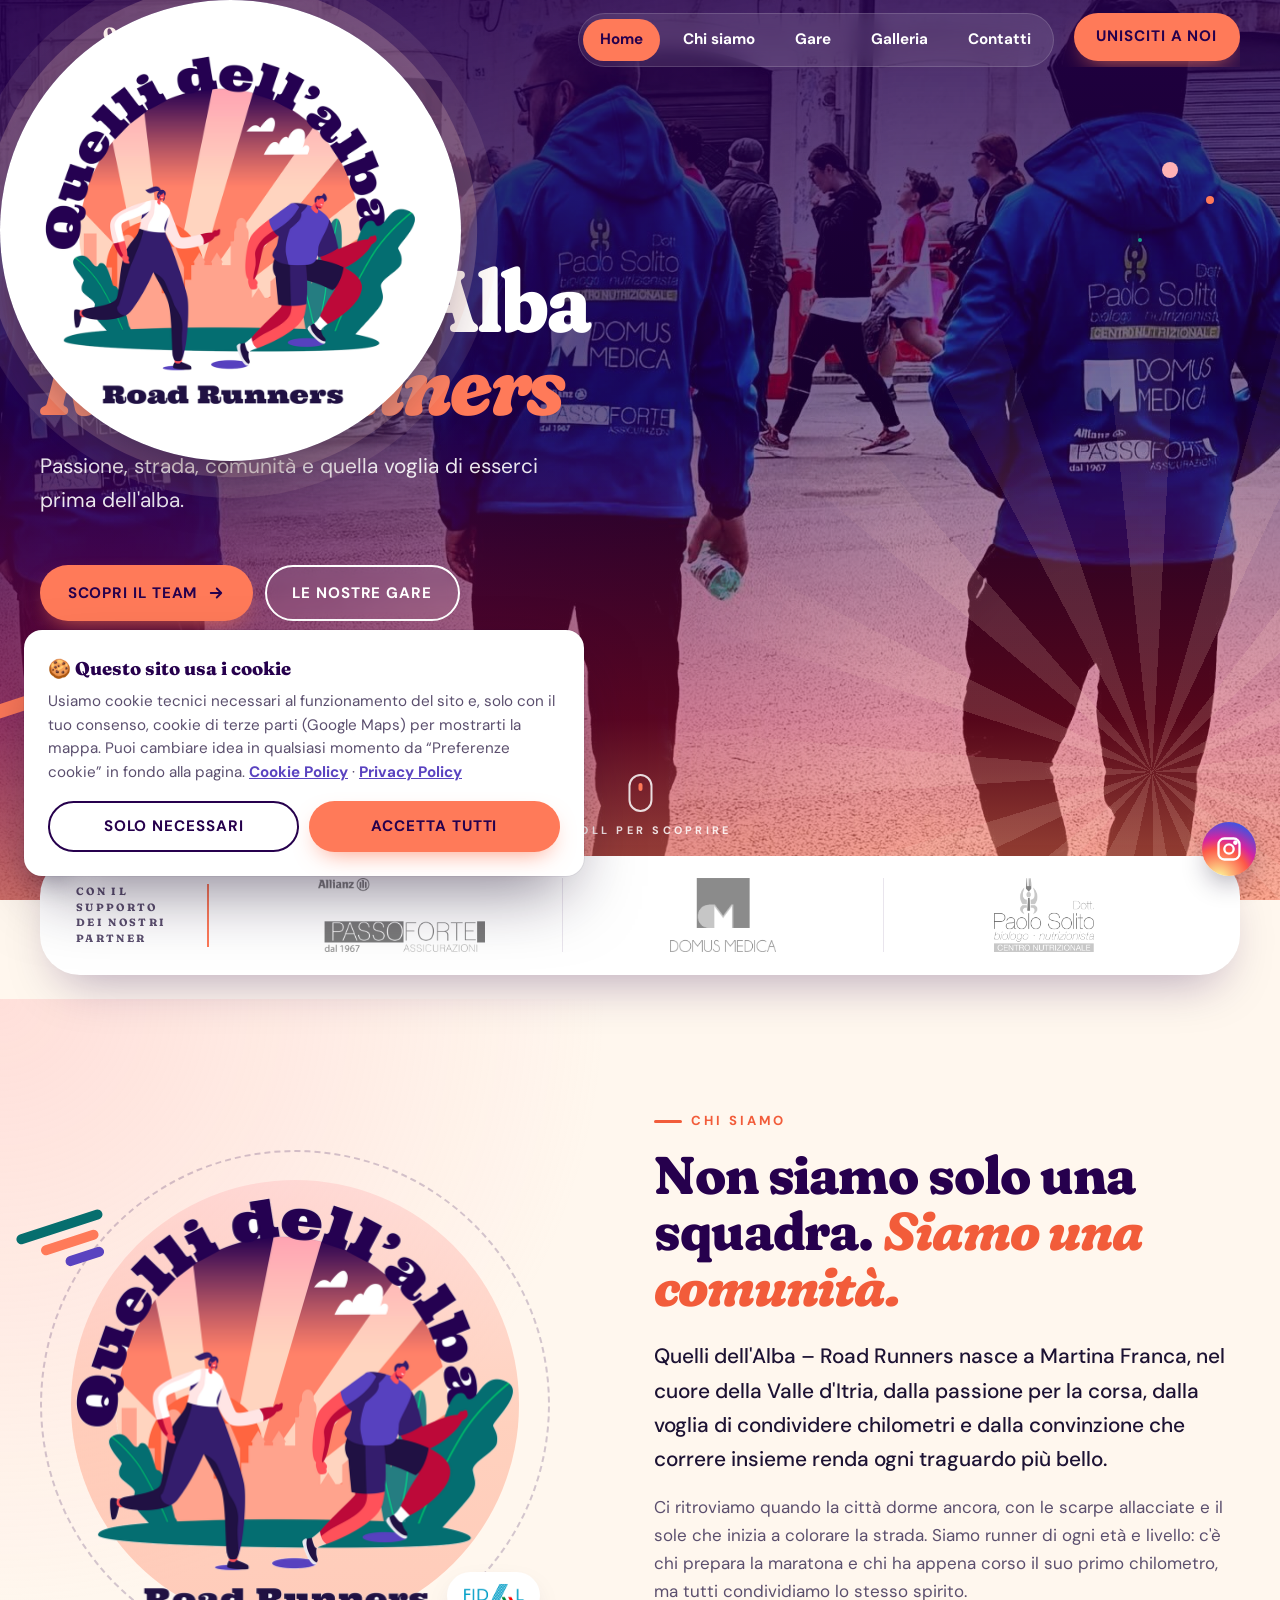
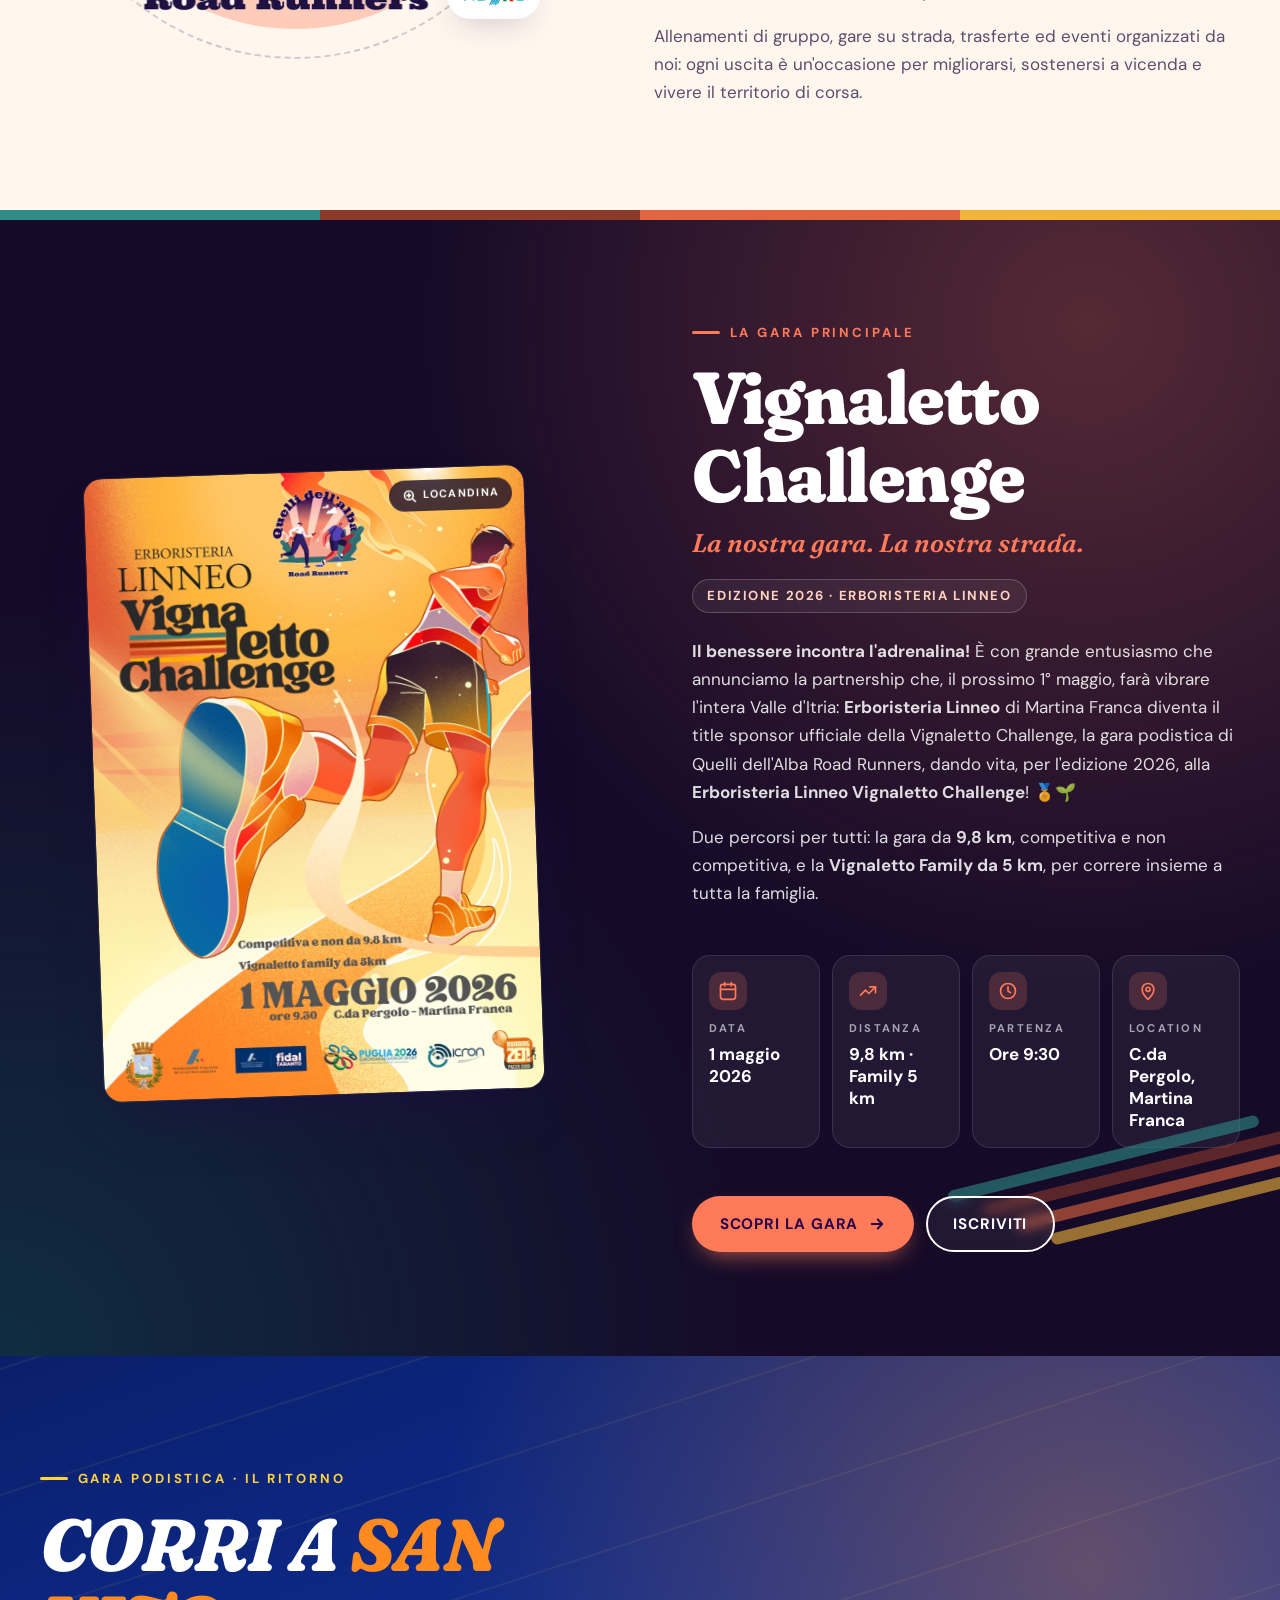
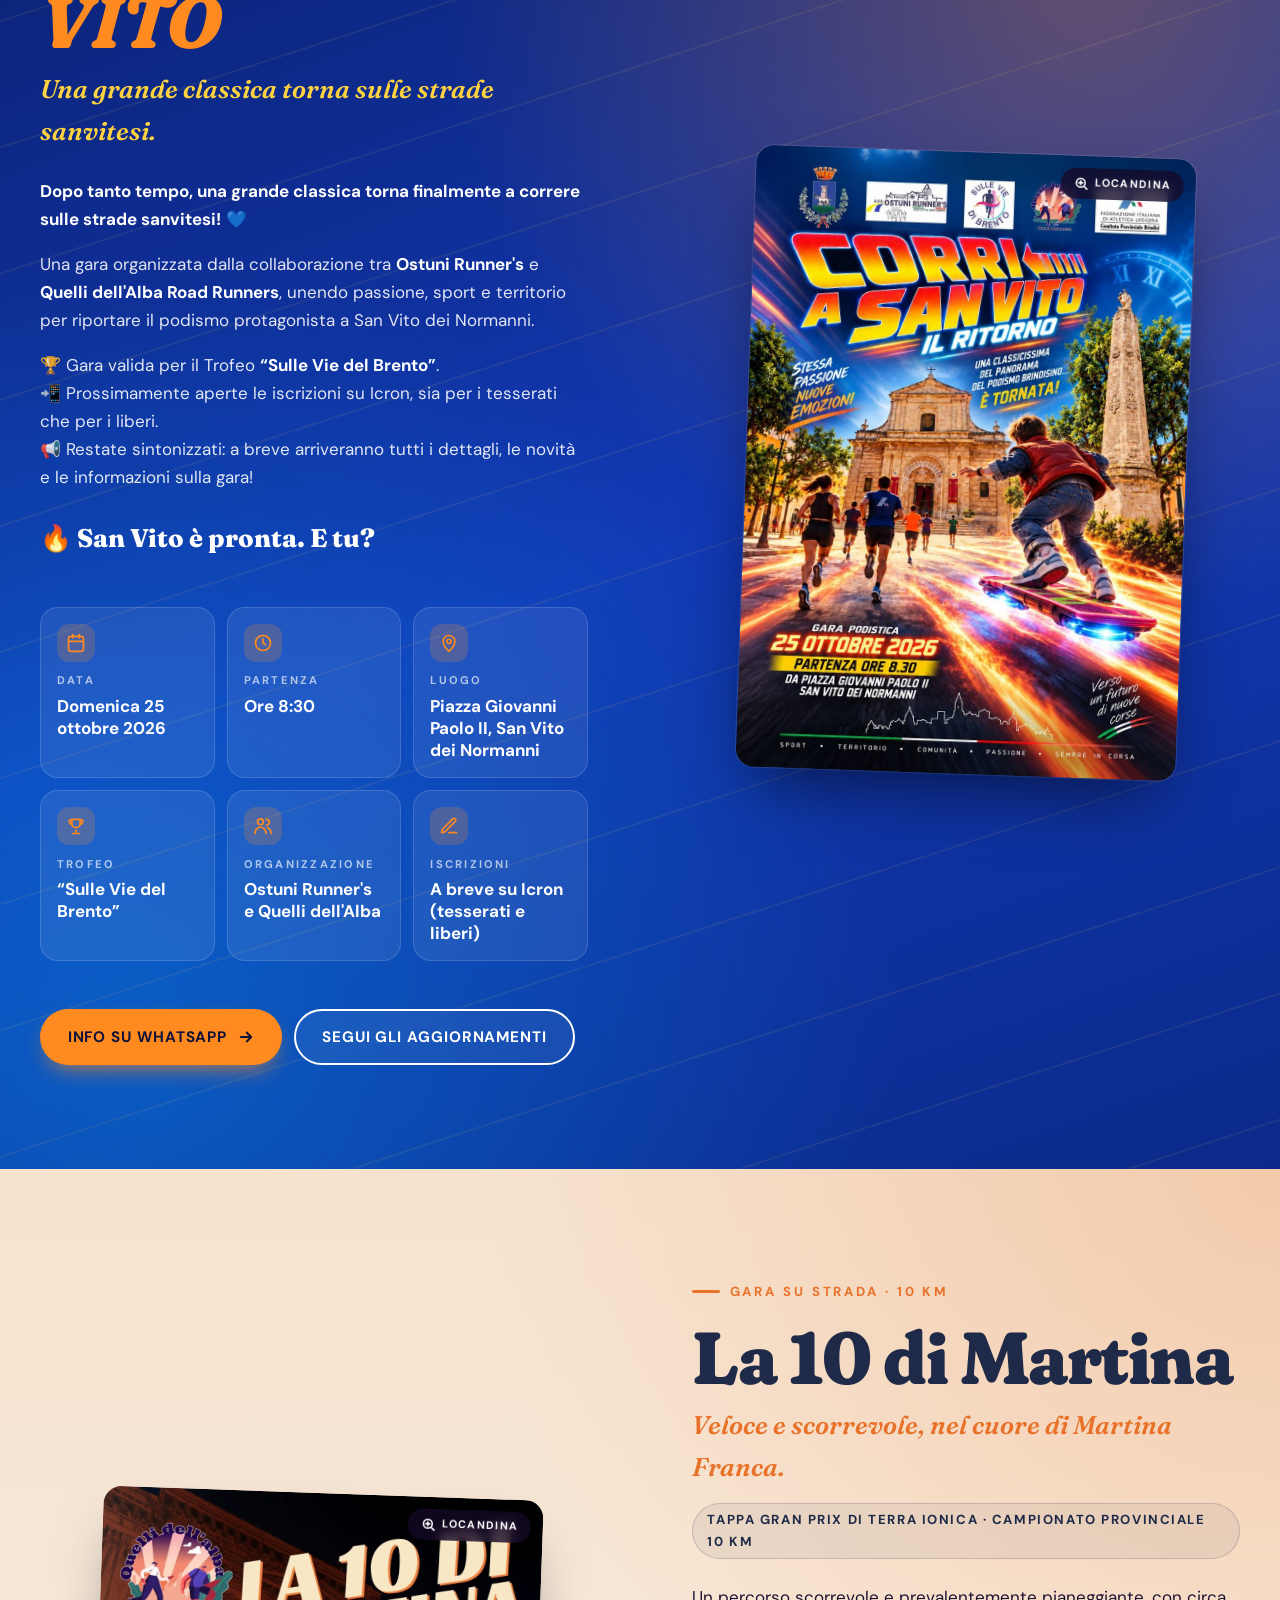
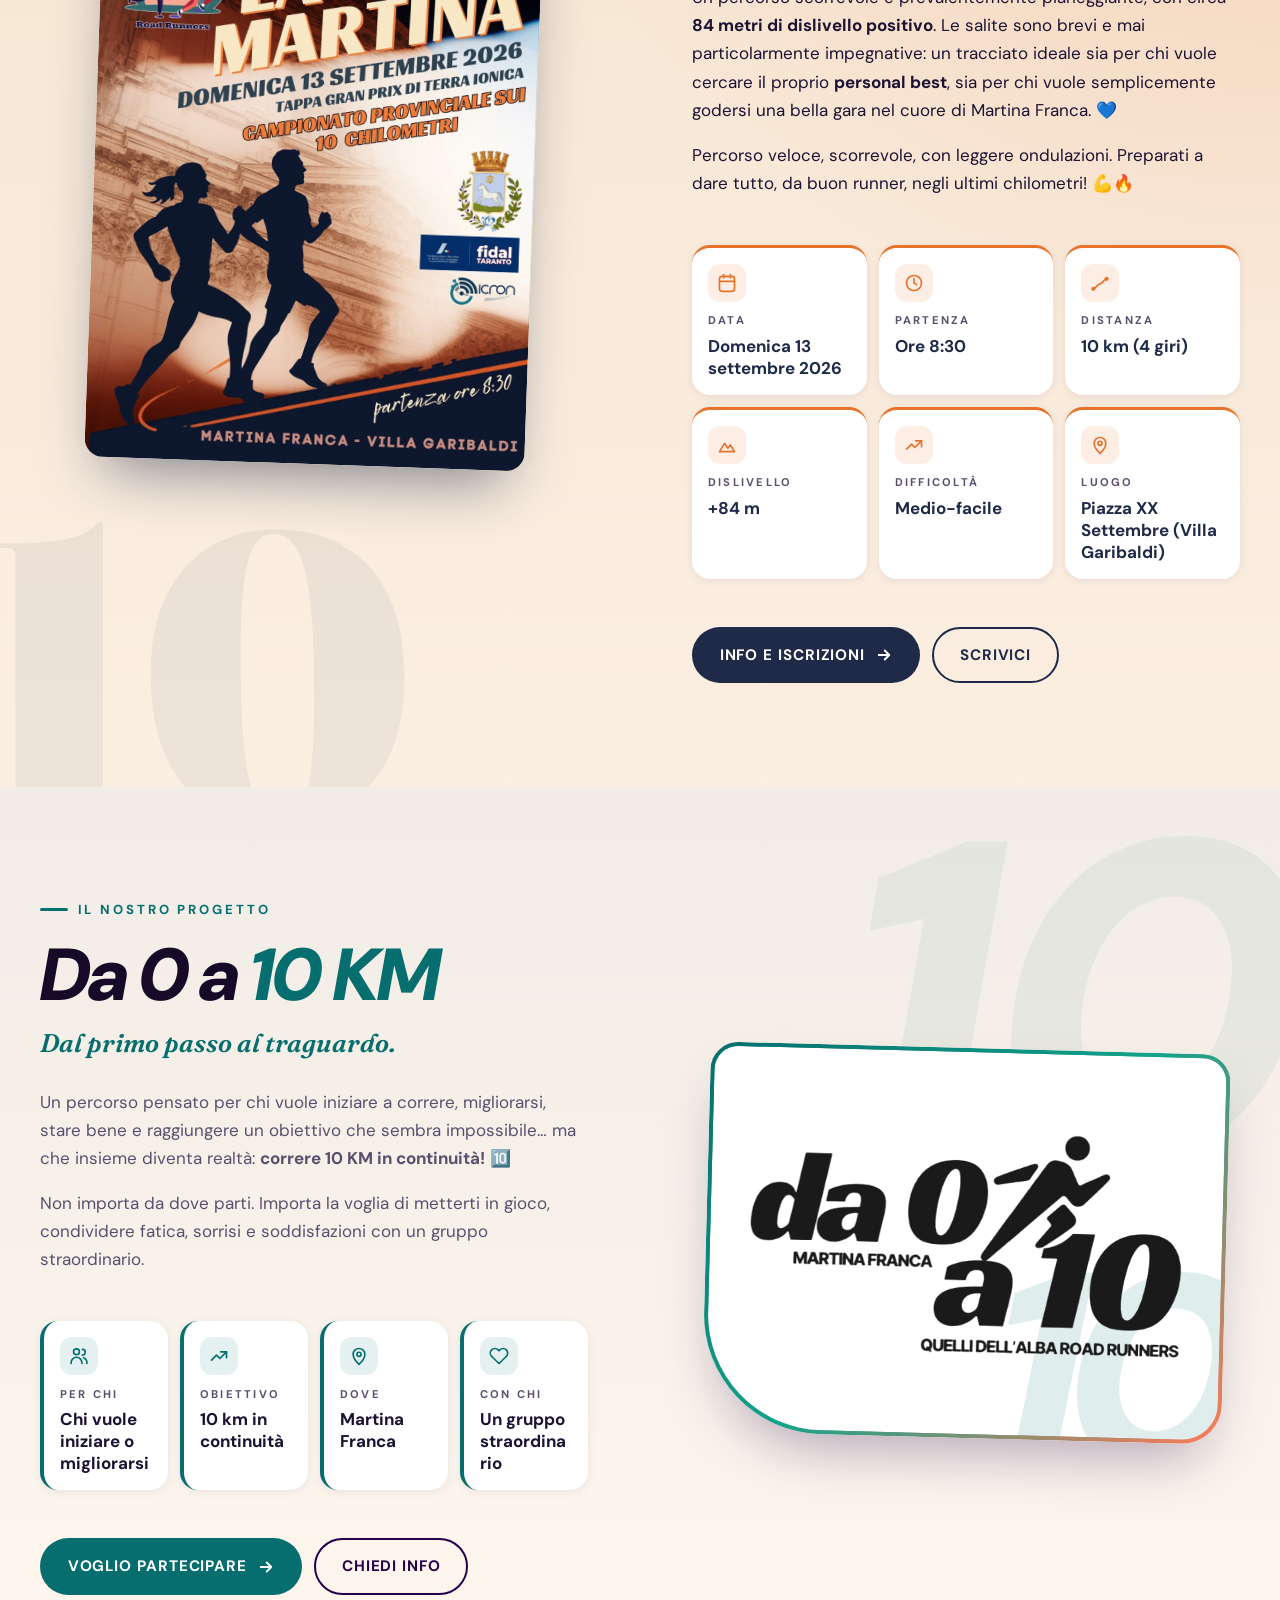
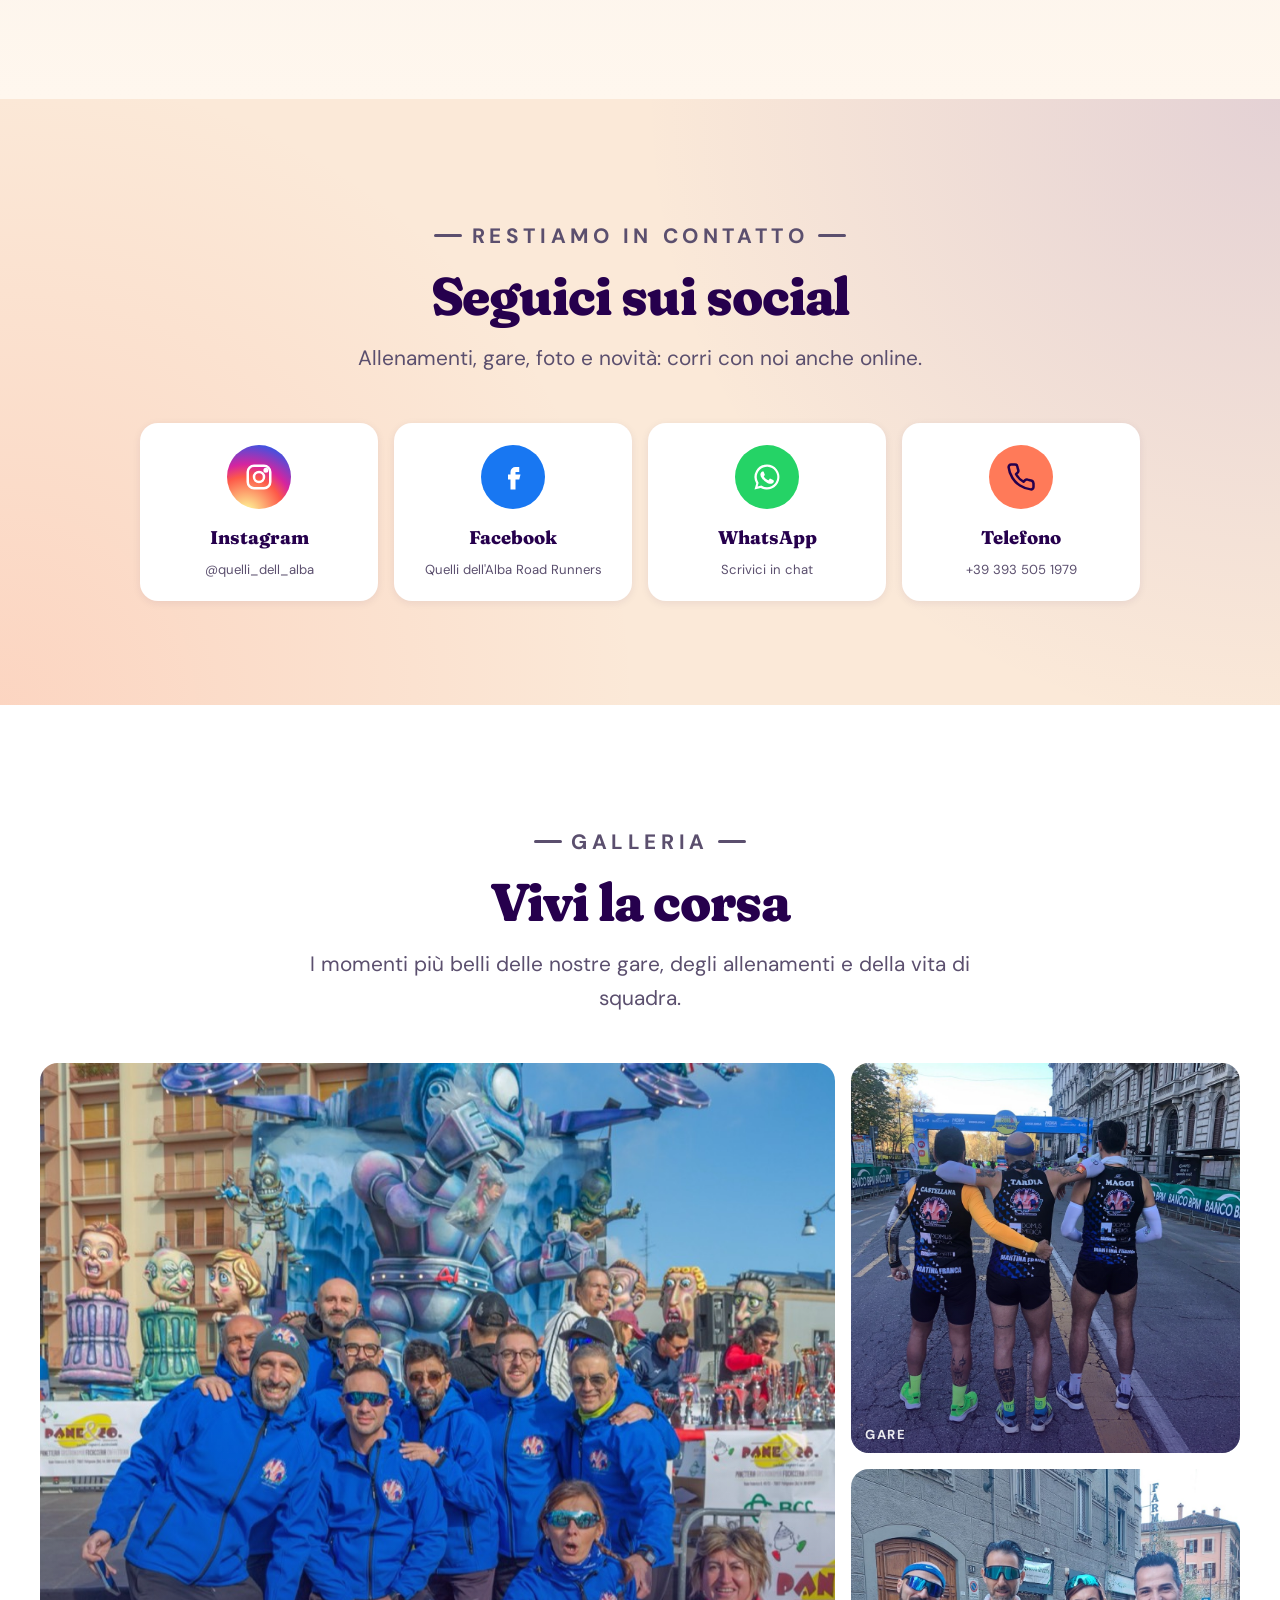
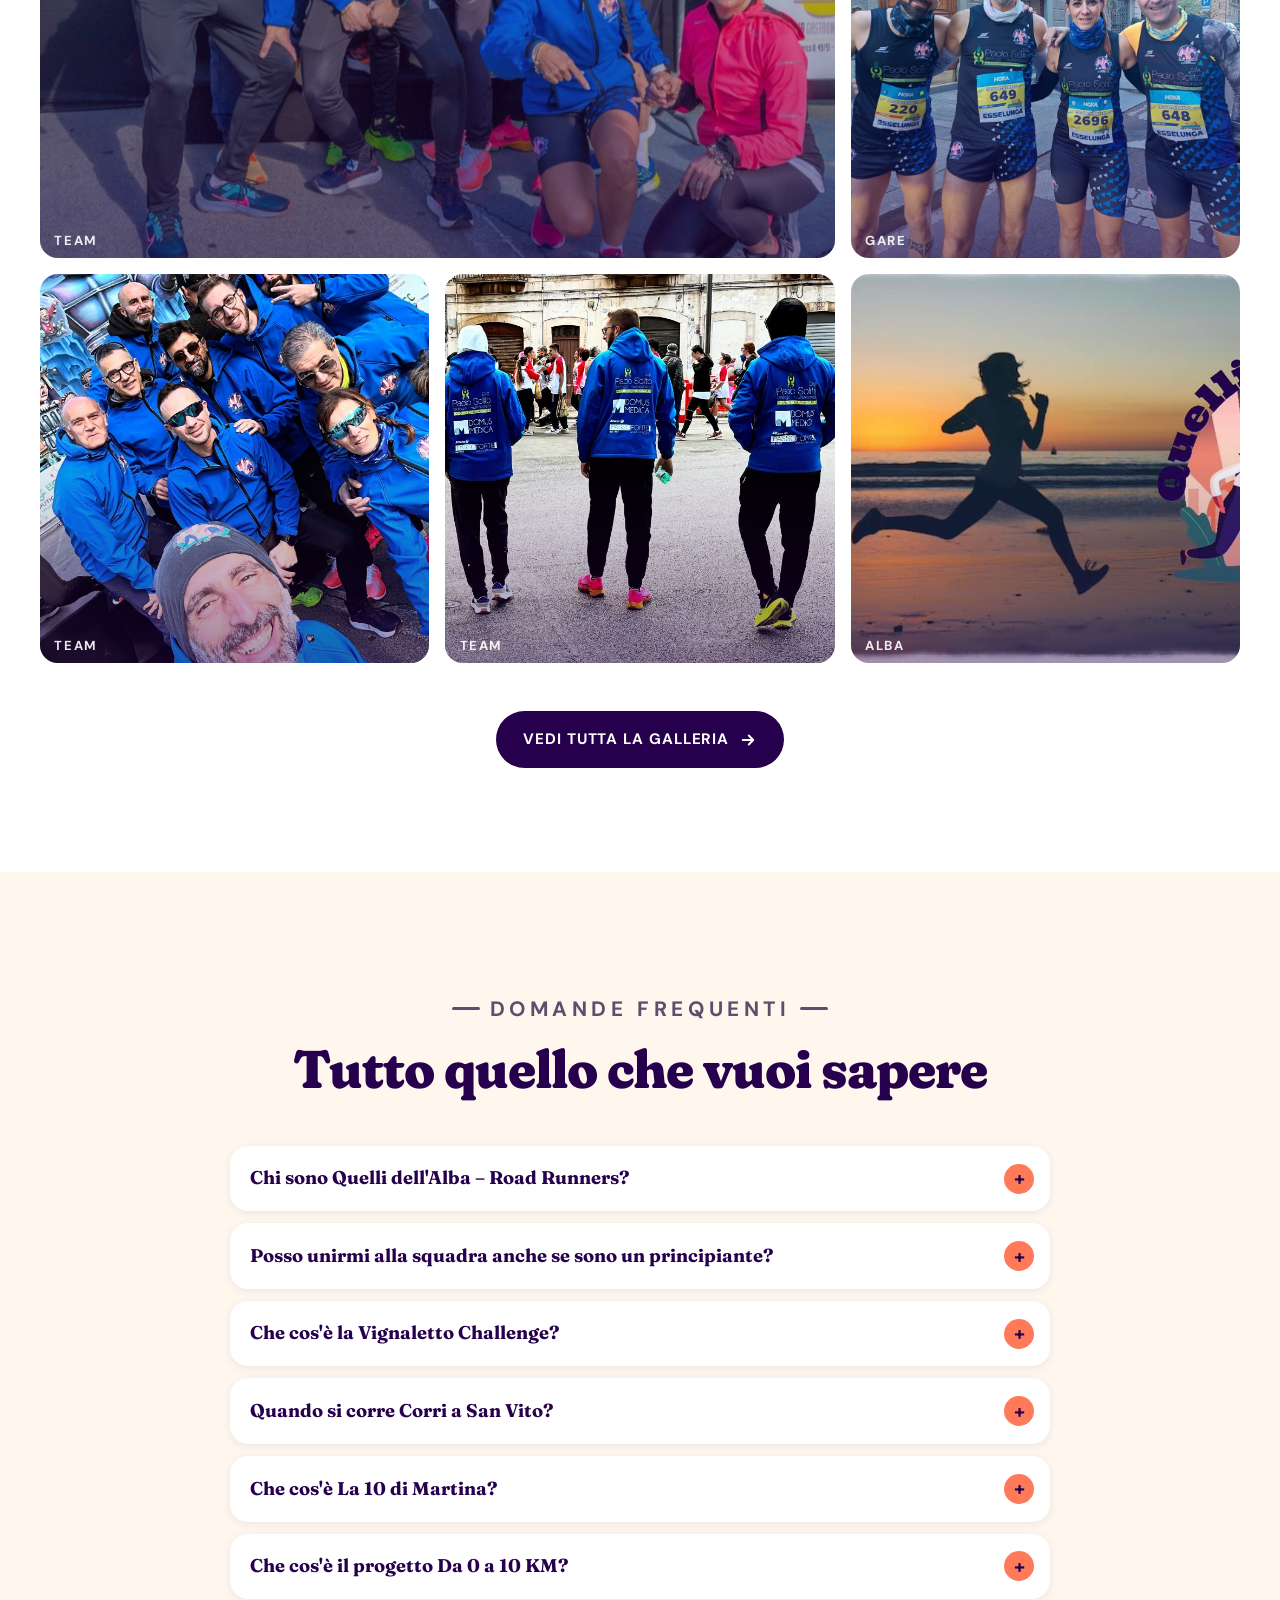
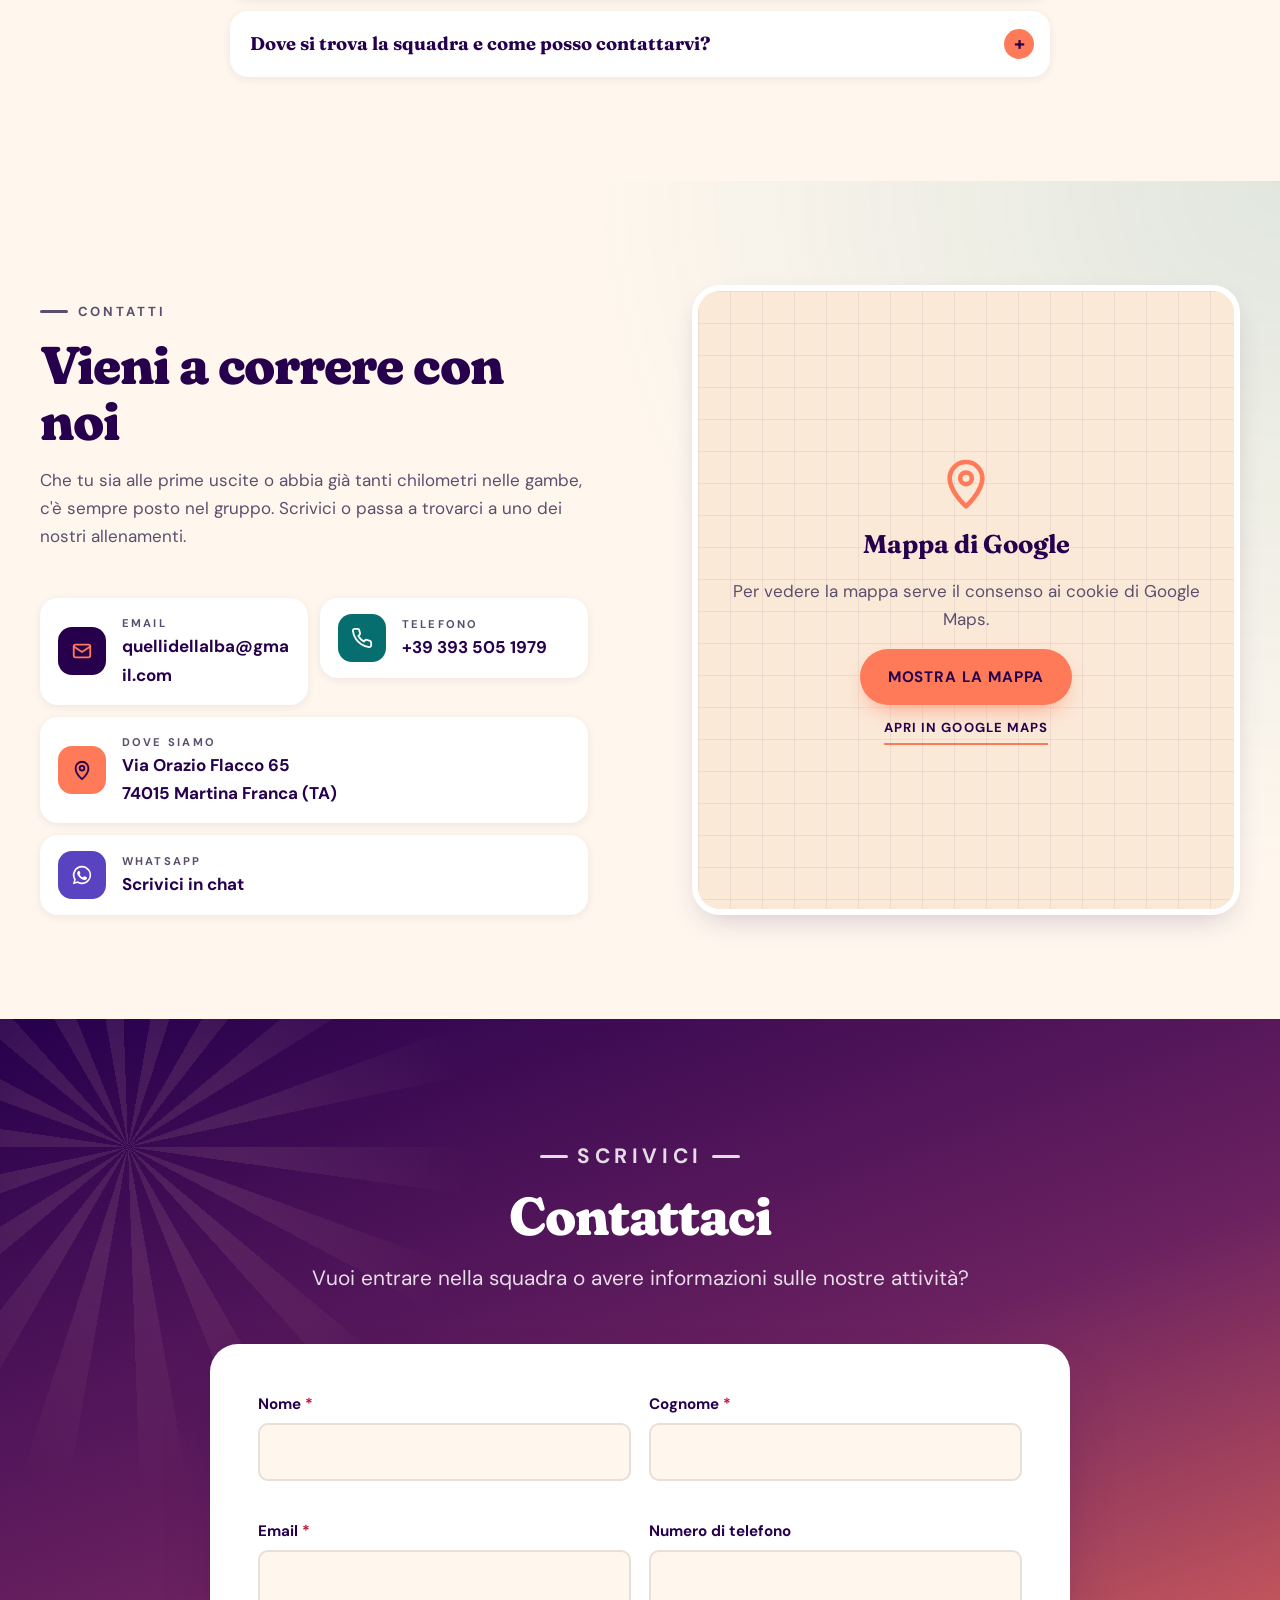
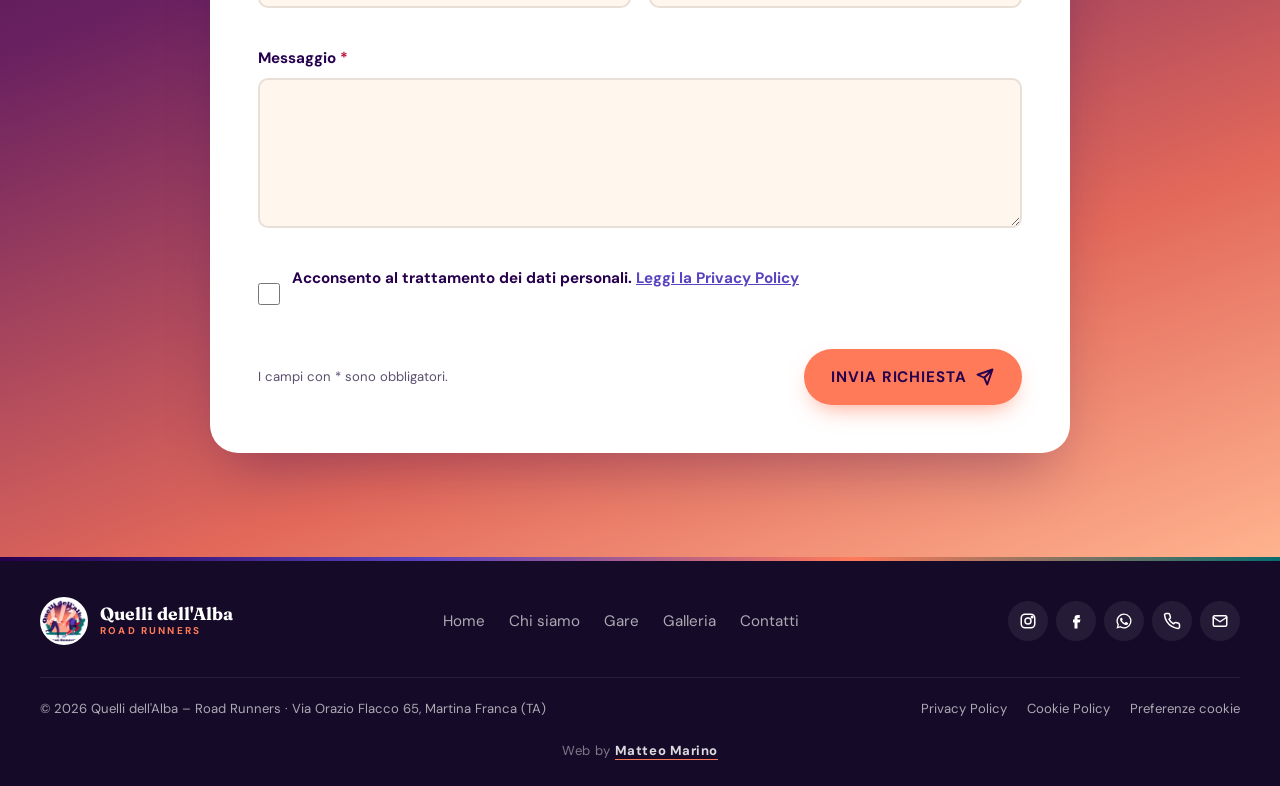
==== commit dd894891: "1.0.1" ====
--- a/index.html
+++ b/index.html
@@ -6,8 +6,10 @@
 
     <!-- ===================== SEO ===================== -->
     <!-- ===================== SEO ===================== -->
+    <!-- ===================== SEO ===================== -->
+    <!-- ===================== SEO ===================== -->
     <title>Quelli dell'Alba Road Runners | Squadra di running a Martina Franca</title>
-    <meta name="description" content="Squadra di running di Martina Franca (TA) in Valle d'Itria: allenamenti di gruppo, la Vignaletto Challenge, il progetto Da 0 a 10 KM e una comunità che corre all'alba.">
+    <meta name="description" content="Squadra di running di Martina Franca (TA) in Valle d'Itria: allenamenti di gruppo, la Vignaletto Challenge, La 10 di Martina, il progetto Da 0 a 10 KM e una comunità che corre all'alba.">
     <meta name="robots" content="index, follow, max-image-preview:large, max-snippet:-1, max-video-preview:-1">
     <meta name="author" content="Quelli dell'Alba – Road Runners">
     <link rel="canonical" href="https://www.quellidellalba.com/">
@@ -25,7 +27,7 @@
     <meta property="og:locale" content="it_IT">
     <meta property="og:site_name" content="Quelli dell'Alba – Road Runners">
     <meta property="og:title" content="Quelli dell'Alba Road Runners | Squadra di running a Martina Franca">
-    <meta property="og:description" content="Squadra di running di Martina Franca (TA) in Valle d'Itria: allenamenti di gruppo, la Vignaletto Challenge, il progetto Da 0 a 10 KM e una comunità che corre all'alba.">
+    <meta property="og:description" content="Squadra di running di Martina Franca (TA) in Valle d'Itria: allenamenti di gruppo, la Vignaletto Challenge, La 10 di Martina, il progetto Da 0 a 10 KM e una comunità che corre all'alba.">
     <meta property="og:url" content="https://www.quellidellalba.com/">
     <meta property="og:image" content="https://www.quellidellalba.com/immagini/og-image.jpg">
     <meta property="og:image:width" content="1200">
@@ -35,7 +37,7 @@
     <!-- Twitter / X -->
     <meta name="twitter:card" content="summary_large_image">
     <meta name="twitter:title" content="Quelli dell'Alba Road Runners | Squadra di running a Martina Franca">
-    <meta name="twitter:description" content="Squadra di running di Martina Franca (TA) in Valle d'Itria: allenamenti di gruppo, la Vignaletto Challenge, il progetto Da 0 a 10 KM e una comunità che corre all'alba.">
+    <meta name="twitter:description" content="Squadra di running di Martina Franca (TA) in Valle d'Itria: allenamenti di gruppo, la Vignaletto Challenge, La 10 di Martina, il progetto Da 0 a 10 KM e una comunità che corre all'alba.">
     <meta name="twitter:image" content="https://www.quellidellalba.com/immagini/og-image.jpg">
 
     <!-- Icone e web app -->
@@ -64,7 +66,7 @@
                     "Quelli dell'Alba Road Runners",
                     "Q.A.R.R."
                 ],
-                "description": "Squadra di running di Martina Franca (TA), in Valle d'Itria: allenamenti di gruppo, gare su strada, la Vignaletto Challenge e il progetto Da 0 a 10 KM.",
+                "description": "Squadra di running di Martina Franca (TA), in Valle d'Itria: allenamenti di gruppo, gare su strada, la Vignaletto Challenge, Corri a San Vito, La 10 di Martina e il progetto Da 0 a 10 KM.",
                 "sport": "Running",
                 "url": "https://www.quellidellalba.com/",
                 "logo": {
@@ -152,7 +154,7 @@
                 "@id": "https://www.quellidellalba.com/#pagina",
                 "url": "https://www.quellidellalba.com/",
                 "name": "Quelli dell'Alba Road Runners | Squadra di running a Martina Franca",
-                "description": "Squadra di running di Martina Franca (TA) in Valle d'Itria: allenamenti di gruppo, la Vignaletto Challenge, il progetto Da 0 a 10 KM e una comunità che corre all'alba.",
+                "description": "Squadra di running di Martina Franca (TA) in Valle d'Itria: allenamenti di gruppo, la Vignaletto Challenge, La 10 di Martina, il progetto Da 0 a 10 KM e una comunità che corre all'alba.",
                 "inLanguage": "it-IT",
                 "isPartOf": {
                     "@id": "https://www.quellidellalba.com/#sito"
@@ -195,6 +197,67 @@
                 }
             },
             {
+                "@type": "SportsEvent",
+                "@id": "https://www.quellidellalba.com/#corri-a-san-vito-2026",
+                "name": "Corri a San Vito – Il ritorno 2026",
+                "sport": "Running",
+                "startDate": "2026-10-25T08:30:00+01:00",
+                "eventStatus": "https://schema.org/EventScheduled",
+                "eventAttendanceMode": "https://schema.org/OfflineEventAttendanceMode",
+                "description": "Gara podistica su strada a San Vito dei Normanni, valida per il Trofeo Sulle Vie del Brento. Organizzata da Ostuni Runner's e Quelli dell'Alba Road Runners. Iscrizioni su Icron per tesserati e liberi.",
+                "image": "https://www.quellidellalba.com/immagini/gare/corri-a-san-vito-locandina-2026.jpg",
+                "location": {
+                    "@type": "Place",
+                    "name": "Piazza Giovanni Paolo II, San Vito dei Normanni",
+                    "address": {
+                        "@type": "PostalAddress",
+                        "streetAddress": "Piazza Giovanni Paolo II",
+                        "addressLocality": "San Vito dei Normanni",
+                        "addressRegion": "BR",
+                        "addressCountry": "IT"
+                    }
+                },
+                "organizer": [
+                    {
+                        "@id": "https://www.quellidellalba.com/#organizzazione"
+                    },
+                    {
+                        "@type": "SportsOrganization",
+                        "name": "Ostuni Runner's"
+                    }
+                ],
+                "superEvent": {
+                    "@type": "EventSeries",
+                    "name": "Trofeo Sulle Vie del Brento"
+                }
+            },
+            {
+                "@type": "SportsEvent",
+                "@id": "https://www.quellidellalba.com/#la-10-di-martina-2026",
+                "name": "La 10 di Martina 2026",
+                "sport": "Running",
+                "startDate": "2026-09-13T08:30:00+02:00",
+                "eventStatus": "https://schema.org/EventScheduled",
+                "eventAttendanceMode": "https://schema.org/OfflineEventAttendanceMode",
+                "description": "Gara su strada di 10 km (4 giri) a Martina Franca, tappa del Gran Prix di Terra Ionica e Campionato provinciale sui 10 km. Percorso veloce e scorrevole, dislivello positivo circa 84 m, difficoltà medio-facile.",
+                "image": "https://www.quellidellalba.com/immagini/gare/la-10-di-martina-locandina-2026.jpg",
+                "location": {
+                    "@type": "Place",
+                    "name": "Piazza XX Settembre (Villa Garibaldi), Martina Franca",
+                    "address": {
+                        "@type": "PostalAddress",
+                        "streetAddress": "Piazza XX Settembre",
+                        "addressLocality": "Martina Franca",
+                        "postalCode": "74015",
+                        "addressRegion": "TA",
+                        "addressCountry": "IT"
+                    }
+                },
+                "organizer": {
+                    "@id": "https://www.quellidellalba.com/#organizzazione"
+                }
+            },
+            {
                 "@type": "FAQPage",
                 "@id": "https://www.quellidellalba.com/#faq",
                 "mainEntity": [
@@ -220,6 +283,22 @@
                         "acceptedAnswer": {
                             "@type": "Answer",
                             "text": "È la gara podistica organizzata da Quelli dell'Alba Road Runners. L'edizione 2026, Erboristeria Linneo Vignaletto Challenge, si è corsa il 1° maggio 2026 alle 9:30 in C.da Pergolo a Martina Franca, con una gara competitiva e non competitiva da 9,8 km e la Vignaletto Family da 5 km."
+                        }
+                    },
+                    {
+                        "@type": "Question",
+                        "name": "Quando si corre Corri a San Vito?",
+                        "acceptedAnswer": {
+                            "@type": "Answer",
+                            "text": "Corri a San Vito – Il ritorno si corre domenica 25 ottobre 2026 con partenza alle 8:30 da Piazza Giovanni Paolo II a San Vito dei Normanni (BR). È organizzata da Ostuni Runner's e Quelli dell'Alba Road Runners ed è valida per il Trofeo Sulle Vie del Brento. Le iscrizioni apriranno su Icron, sia per i tesserati che per i liberi."
+                        }
+                    },
+                    {
+                        "@type": "Question",
+                        "name": "Che cos'è La 10 di Martina?",
+                        "acceptedAnswer": {
+                            "@type": "Answer",
+                            "text": "È una gara su strada di 10 km (4 giri) nel cuore di Martina Franca, tappa del Gran Prix di Terra Ionica e valida come Campionato provinciale sui 10 km. L'edizione 2026 si è corsa domenica 13 settembre 2026 con partenza alle 8:30 da Piazza XX Settembre (Villa Garibaldi). Il percorso è veloce e scorrevole, con circa 84 metri di dislivello positivo e difficoltà medio-facile."
                         }
                     },
                     {
@@ -249,11 +328,11 @@
     <link rel="preconnect" href="https://fonts.gstatic.com" crossorigin>
     <link href="https://fonts.googleapis.com/css2?family=DM+Sans:ital,opsz,wght@0,9..40,400..900;1,9..40,400..900&family=Fraunces:ital,opsz,wght,SOFT,WONK@0,9..144,600..900,0..100,0..1;1,9..144,600..900,0..100,0..1&display=swap" rel="stylesheet">
 
-    <link rel="stylesheet" href="style.css?v=11">
+    <link rel="stylesheet" href="style.css?v=15">
 
     <!-- Attiva le animazioni solo se JavaScript è disponibile -->
     <script>document.documentElement.classList.add('js');</script>
-    <script src="script.js?v=11" defer></script>
+    <script src="script.js?v=15" defer></script>
 </head>
 <body class="has-flying-logo">
 
@@ -278,7 +357,7 @@
                 <ul class="nav__list">
                     <li><a class="nav__link is-active" href="#hero" data-section="hero">Home</a></li>
                     <li><a class="nav__link" href="#chi-siamo" data-section="chi-siamo">Chi siamo</a></li>
-                    <li><a class="nav__link" href="#vignaletto" data-section="vignaletto da-zero-a-dieci">Gare</a></li>
+                    <li><a class="nav__link" href="#vignaletto" data-section="vignaletto san-vito la-dieci da-zero-a-dieci">Gare</a></li>
                     <li><a class="nav__link" href="galleria.html">Galleria</a></li>
                     <li><a class="nav__link" href="#contact-info" data-section="contact-info contact-form">Contatti</a></li>
                 </ul>
@@ -476,7 +555,185 @@
             </div>
         </section>
 
-        <!-- ===================== SECONDA GARA: DA 0 A 10 KM ===================== -->
+        <!-- ===================== GARA: CORRI A SAN VITO ===================== -->
+        <section id="san-vito" class="section race race--reverse" aria-labelledby="sanvito-title">
+            <div class="container race__grid">
+                <div class="race__media" data-reveal="right" data-lightbox-group>
+                    <!-- Locandina ufficiale: al clic si apre in grande nel lightbox -->
+                    <button class="race__poster" type="button" data-lightbox-item aria-label="Apri in grande la locandina di Corri a San Vito – Il ritorno">
+                        <img src="immagini/gare/corri-a-san-vito-locandina-2026.jpg" alt="Locandina Corri a San Vito – Il ritorno: gara podistica 25 ottobre 2026, partenza ore 8:30 da Piazza Giovanni Paolo II, San Vito dei Normanni" width="920" height="1300" loading="lazy">
+                        <span class="race__poster-hint" aria-hidden="true">
+                            <svg viewBox="0 0 24 24" fill="none" stroke="currentColor" stroke-width="2.5" stroke-linecap="round"><circle cx="11" cy="11" r="7"/><path d="M21 21l-4.3-4.3M11 8v6M8 11h6"/></svg>
+                            Locandina
+                        </span>
+                    </button>
+                </div>
+
+                <div class="race__content" data-reveal="left">
+                    <p class="eyebrow">Gara podistica · Il ritorno</p>
+                    <h2 id="sanvito-title">Corri a <span>San Vito</span></h2>
+                    <p class="race__tagline">Una grande classica torna sulle strade sanvitesi.</p>
+                    <!-- Conto alla rovescia: calcolato da script.js, sparisce dopo la gara -->
+                    <p class="race__countdown" data-countdown="2026-10-25T08:30:00+01:00" hidden></p>
+                    <div class="race__desc">
+                        <p>
+                            <strong>Dopo tanto tempo, una grande classica torna finalmente a correre sulle strade sanvitesi!</strong> 💙
+                        </p>
+                        <p>
+                            Una gara organizzata dalla collaborazione tra <strong>Ostuni Runner's</strong> e <strong>Quelli dell'Alba Road Runners</strong>,
+                            unendo passione, sport e territorio per riportare il podismo protagonista a San Vito dei Normanni.
+                        </p>
+                        <p>
+                            🏆 Gara valida per il Trofeo <strong>“Sulle Vie del Brento”</strong>.<br>
+                            📲 Prossimamente aperte le iscrizioni su Icron, sia per i tesserati che per i liberi.<br>
+                            📢 Restate sintonizzati: a breve arriveranno tutti i dettagli, le novità e le informazioni sulla gara!
+                        </p>
+                        <p class="race__claim">🔥 San Vito è pronta. E tu?</p>
+                    </div>
+
+                    <ul class="race__info race__info--6">
+                        <li class="info-card">
+                            <span class="info-card__icon" aria-hidden="true">
+                                <svg viewBox="0 0 24 24" fill="none" stroke="currentColor" stroke-width="2" stroke-linecap="round" stroke-linejoin="round"><rect x="3" y="4" width="18" height="18" rx="3"/><path d="M16 2v4M8 2v4M3 10h18"/></svg>
+                            </span>
+                            <span class="info-card__label">Data</span>
+                            <span class="info-card__value">Domenica 25 ottobre 2026</span>
+                        </li>
+                        <li class="info-card">
+                            <span class="info-card__icon" aria-hidden="true">
+                                <svg viewBox="0 0 24 24" fill="none" stroke="currentColor" stroke-width="2" stroke-linecap="round" stroke-linejoin="round"><circle cx="12" cy="12" r="9"/><path d="M12 7v5l3 2"/></svg>
+                            </span>
+                            <span class="info-card__label">Partenza</span>
+                            <span class="info-card__value">Ore 8:30</span>
+                        </li>
+                        <li class="info-card">
+                            <span class="info-card__icon" aria-hidden="true">
+                                <svg viewBox="0 0 24 24" fill="none" stroke="currentColor" stroke-width="2" stroke-linecap="round" stroke-linejoin="round"><path d="M12 22s7-6.2 7-12a7 7 0 10-14 0c0 5.8 7 12 7 12z"/><circle cx="12" cy="10" r="2.5"/></svg>
+                            </span>
+                            <span class="info-card__label">Luogo</span>
+                            <span class="info-card__value">Piazza Giovanni Paolo II, San Vito dei Normanni</span>
+                        </li>
+                        <li class="info-card">
+                            <span class="info-card__icon" aria-hidden="true">
+                                <svg viewBox="0 0 24 24" fill="none" stroke="currentColor" stroke-width="2" stroke-linecap="round" stroke-linejoin="round"><path d="M8 21h8M12 17v4M7 4h10v5a5 5 0 01-10 0z"/><path d="M17 5h3v2a3 3 0 01-3 3M7 5H4v2a3 3 0 003 3"/></svg>
+                            </span>
+                            <span class="info-card__label">Trofeo</span>
+                            <span class="info-card__value">“Sulle Vie del Brento”</span>
+                        </li>
+                        <li class="info-card">
+                            <span class="info-card__icon" aria-hidden="true">
+                                <svg viewBox="0 0 24 24" fill="none" stroke="currentColor" stroke-width="2" stroke-linecap="round" stroke-linejoin="round"><circle cx="9" cy="7" r="3.5"/><path d="M2.5 21v-1a6.5 6.5 0 0113 0v1"/><path d="M16 4a3.5 3.5 0 010 7M21.5 21v-1a6.5 6.5 0 00-4-6"/></svg>
+                            </span>
+                            <span class="info-card__label">Organizzazione</span>
+                            <span class="info-card__value">Ostuni Runner's e Quelli dell'Alba</span>
+                        </li>
+                        <li class="info-card">
+                            <span class="info-card__icon" aria-hidden="true">
+                                <svg viewBox="0 0 24 24" fill="none" stroke="currentColor" stroke-width="2" stroke-linecap="round" stroke-linejoin="round"><path d="M12 20h9"/><path d="M16.5 3.5a2.1 2.1 0 013 3L7 19l-4 1 1-4z"/></svg>
+                            </span>
+                            <span class="info-card__label">Iscrizioni</span>
+                            <span class="info-card__value">A breve su Icron (tesserati e liberi)</span>
+                        </li>
+                    </ul>
+
+                    <div class="btn-group">
+                        <a class="btn btn--primary" href="https://wa.me/393935051979?text=Ciao!%20Vorrei%20informazioni%20su%20Corri%20a%20San%20Vito" target="_blank" rel="noopener">
+                            Info su WhatsApp
+                            <svg viewBox="0 0 24 24" fill="none" stroke="currentColor" stroke-width="2.5" stroke-linecap="round" stroke-linejoin="round" aria-hidden="true"><path d="M5 12h14M13 6l6 6-6 6"/></svg>
+                        </a>
+                        <a class="btn btn--ghost" href="https://www.instagram.com/quelli_dell_alba/" target="_blank" rel="noopener">Segui gli aggiornamenti</a>
+                    </div>
+                </div>
+            </div>
+        </section>
+
+        <!-- ===================== GARA: LA 10 DI MARTINA ===================== -->
+        <section id="la-dieci" class="section race" aria-labelledby="ladieci-title">
+            <div class="container race__grid">
+                <div class="race__media" data-reveal="left" data-lightbox-group>
+                    <!-- Locandina ufficiale: al clic si apre in grande nel lightbox -->
+                    <button class="race__poster" type="button" data-lightbox-item aria-label="Apri in grande la locandina de La 10 di Martina 2026">
+                        <img src="immagini/gare/la-10-di-martina-locandina-2026.jpg" alt="Locandina La 10 di Martina: domenica 13 settembre 2026, partenza ore 8:30, Martina Franca – Villa Garibaldi. Tappa Gran Prix di Terra Ionica, Campionato provinciale sui 10 chilometri" width="1001" height="1300" loading="lazy">
+                        <span class="race__poster-hint" aria-hidden="true">
+                            <svg viewBox="0 0 24 24" fill="none" stroke="currentColor" stroke-width="2.5" stroke-linecap="round"><circle cx="11" cy="11" r="7"/><path d="M21 21l-4.3-4.3M11 8v6M8 11h6"/></svg>
+                            Locandina
+                        </span>
+                    </button>
+                </div>
+
+                <div class="race__content" data-reveal="right">
+                    <p class="eyebrow">Gara su strada · 10 km</p>
+                    <h2 id="ladieci-title">La 10 di Martina</h2>
+                    <p class="race__tagline">Veloce e scorrevole, nel cuore di Martina Franca.</p>
+                    <p class="race__edition">Tappa Gran Prix di Terra Ionica · Campionato provinciale 10 km</p>
+                    <div class="race__desc">
+                        <p>
+                            Un percorso scorrevole e prevalentemente pianeggiante, con circa <strong>84 metri di dislivello positivo</strong>.
+                            Le salite sono brevi e mai particolarmente impegnative: un tracciato ideale sia per chi vuole cercare il proprio
+                            <strong>personal best</strong>, sia per chi vuole semplicemente godersi una bella gara nel cuore di Martina Franca. 💙
+                        </p>
+                        <p>
+                            Percorso veloce, scorrevole, con leggere ondulazioni. Preparati a dare tutto, da buon runner, negli ultimi chilometri! 💪🔥
+                        </p>
+                    </div>
+
+                    <ul class="race__info race__info--6">
+                        <li class="info-card">
+                            <span class="info-card__icon" aria-hidden="true">
+                                <svg viewBox="0 0 24 24" fill="none" stroke="currentColor" stroke-width="2" stroke-linecap="round" stroke-linejoin="round"><rect x="3" y="4" width="18" height="18" rx="3"/><path d="M16 2v4M8 2v4M3 10h18"/></svg>
+                            </span>
+                            <span class="info-card__label">Data</span>
+                            <span class="info-card__value">Domenica 13 settembre 2026</span>
+                        </li>
+                        <li class="info-card">
+                            <span class="info-card__icon" aria-hidden="true">
+                                <svg viewBox="0 0 24 24" fill="none" stroke="currentColor" stroke-width="2" stroke-linecap="round" stroke-linejoin="round"><circle cx="12" cy="12" r="9"/><path d="M12 7v5l3 2"/></svg>
+                            </span>
+                            <span class="info-card__label">Partenza</span>
+                            <span class="info-card__value">Ore 8:30</span>
+                        </li>
+                        <li class="info-card">
+                            <span class="info-card__icon" aria-hidden="true">
+                                <svg viewBox="0 0 24 24" fill="none" stroke="currentColor" stroke-width="2" stroke-linecap="round" stroke-linejoin="round"><path d="M4 19c4 0 4-6 8-6s4-6 8-6"/><circle cx="4" cy="19" r="1.5"/><circle cx="20" cy="7" r="1.5"/></svg>
+                            </span>
+                            <span class="info-card__label">Distanza</span>
+                            <span class="info-card__value">10 km (4 giri)</span>
+                        </li>
+                        <li class="info-card">
+                            <span class="info-card__icon" aria-hidden="true">
+                                <svg viewBox="0 0 24 24" fill="none" stroke="currentColor" stroke-width="2" stroke-linecap="round" stroke-linejoin="round"><path d="M3 20l6-10 4 6 3-4 5 8z"/></svg>
+                            </span>
+                            <span class="info-card__label">Dislivello</span>
+                            <span class="info-card__value">+84 m</span>
+                        </li>
+                        <li class="info-card">
+                            <span class="info-card__icon" aria-hidden="true">
+                                <svg viewBox="0 0 24 24" fill="none" stroke="currentColor" stroke-width="2" stroke-linecap="round" stroke-linejoin="round"><path d="M3 17l6-6 4 4 8-8"/><path d="M14 7h7v7"/></svg>
+                            </span>
+                            <span class="info-card__label">Difficoltà</span>
+                            <span class="info-card__value">Medio-facile</span>
+                        </li>
+                        <li class="info-card">
+                            <span class="info-card__icon" aria-hidden="true">
+                                <svg viewBox="0 0 24 24" fill="none" stroke="currentColor" stroke-width="2" stroke-linecap="round" stroke-linejoin="round"><path d="M12 22s7-6.2 7-12a7 7 0 10-14 0c0 5.8 7 12 7 12z"/><circle cx="12" cy="10" r="2.5"/></svg>
+                            </span>
+                            <span class="info-card__label">Luogo</span>
+                            <span class="info-card__value">Piazza XX Settembre (Villa Garibaldi)</span>
+                        </li>
+                    </ul>
+
+                    <div class="btn-group">
+                        <a class="btn btn--navy" href="https://wa.me/393935051979?text=Ciao!%20Vorrei%20informazioni%20su%20La%2010%20di%20Martina" target="_blank" rel="noopener">
+                            Info e iscrizioni
+                            <svg viewBox="0 0 24 24" fill="none" stroke="currentColor" stroke-width="2.5" stroke-linecap="round" stroke-linejoin="round" aria-hidden="true"><path d="M5 12h14M13 6l6 6-6 6"/></svg>
+                        </a>
+                        <a class="btn btn--outline" href="#contact-form">Scrivici</a>
+                    </div>
+                </div>
+            </div>
+        </section>
+
+        <!-- ===================== PROGETTO: DA 0 A 10 KM ===================== -->
         <section id="da-zero-a-dieci" class="section race race--reverse" aria-labelledby="da0a10-title">
             <div class="container race__grid">
                 <div class="race__media" data-reveal="right">
@@ -660,10 +917,18 @@
                         <p>È la gara podistica organizzata da Quelli dell'Alba Road Runners. L'edizione 2026, Erboristeria Linneo Vignaletto Challenge, si è corsa il 1° maggio 2026 alle 9:30 in C.da Pergolo a Martina Franca, con una gara competitiva e non competitiva da 9,8 km e la Vignaletto Family da 5 km.</p>
                     </details>
                     <details class="faq__item" data-reveal style="--reveal-delay: .15s">
+                        <summary>Quando si corre Corri a San Vito?</summary>
+                        <p>Corri a San Vito – Il ritorno si corre domenica 25 ottobre 2026 con partenza alle 8:30 da Piazza Giovanni Paolo II a San Vito dei Normanni (BR). È organizzata da Ostuni Runner's e Quelli dell'Alba Road Runners ed è valida per il Trofeo Sulle Vie del Brento. Le iscrizioni apriranno su Icron, sia per i tesserati che per i liberi.</p>
+                    </details>
+                    <details class="faq__item" data-reveal style="--reveal-delay: .20s">
+                        <summary>Che cos'è La 10 di Martina?</summary>
+                        <p>È una gara su strada di 10 km (4 giri) nel cuore di Martina Franca, tappa del Gran Prix di Terra Ionica e valida come Campionato provinciale sui 10 km. L'edizione 2026 si è corsa domenica 13 settembre 2026 con partenza alle 8:30 da Piazza XX Settembre (Villa Garibaldi). Il percorso è veloce e scorrevole, con circa 84 metri di dislivello positivo e difficoltà medio-facile.</p>
+                    </details>
+                    <details class="faq__item" data-reveal style="--reveal-delay: .25s">
                         <summary>Che cos'è il progetto Da 0 a 10 KM?</summary>
                         <p>È un percorso per chi vuole iniziare a correre, migliorarsi e stare bene, con l'obiettivo di correre 10 km in continuità insieme a un gruppo che condivide fatica, sorrisi e soddisfazioni.</p>
                     </details>
-                    <details class="faq__item" data-reveal style="--reveal-delay: .20s">
+                    <details class="faq__item" data-reveal style="--reveal-delay: .30s">
                         <summary>Dove si trova la squadra e come posso contattarvi?</summary>
                         <p>La sede è in Via Orazio Flacco 65, 74015 Martina Franca (TA). Puoi scrivere a quellidellalba@gmail.com, chiamare o scrivere su WhatsApp al +39 393 505 1979, oppure usare il modulo Contattaci del sito.</p>
                     </details>
@@ -872,6 +1137,14 @@
         </p>
     </footer>
 
+    <!-- Pulsanti fissi: WhatsApp (sinistra) e Instagram (destra) -->
+    <a class="float-btn float-btn--whatsapp" href="https://wa.me/393935051979" target="_blank" rel="noopener" aria-label="Scrivici su WhatsApp">
+        <svg viewBox="0 0 24 24" fill="currentColor" aria-hidden="true"><path d="M12 2a10 10 0 00-8.6 15.1L2 22l5-1.3A10 10 0 1012 2zm0 18.2a8.2 8.2 0 01-4.2-1.2l-.3-.2-3 .8.8-2.9-.2-.3A8.2 8.2 0 1112 20.2zm4.5-6.1c-.2-.1-1.5-.7-1.7-.8s-.4-.1-.6.1-.7.8-.8 1-.3.2-.5.1a6.7 6.7 0 01-2-1.2 7.4 7.4 0 01-1.4-1.7c-.1-.2 0-.4.1-.5l.4-.4.2-.4v-.4l-.8-1.9c-.2-.5-.4-.4-.6-.4h-.5a1 1 0 00-.7.3 3 3 0 00-.9 2.2 5.2 5.2 0 001.1 2.7 11.8 11.8 0 004.5 4c.6.3 1.1.4 1.5.5a3.6 3.6 0 001.7.1 2.8 2.8 0 001.8-1.3 2.3 2.3 0 00.2-1.3c-.1-.1-.3-.2-.5-.3z"/></svg>
+    </a>
+    <a class="float-btn float-btn--instagram" href="https://www.instagram.com/quelli_dell_alba/" target="_blank" rel="noopener" aria-label="Seguici su Instagram">
+        <svg viewBox="0 0 24 24" fill="none" stroke="currentColor" stroke-width="2" aria-hidden="true"><rect x="3" y="3" width="18" height="18" rx="5"/><circle cx="12" cy="12" r="4"/><circle cx="17.5" cy="6.5" r="1" fill="currentColor"/></svg>
+    </a>
+
     <a class="back-to-top" href="#main" aria-label="Torna su">
         <svg viewBox="0 0 24 24" fill="none" stroke="currentColor" stroke-width="2.5" stroke-linecap="round" stroke-linejoin="round" aria-hidden="true"><path d="M12 19V5M5 12l7-7 7 7"/></svg>
     </a>
--- a/style.css
+++ b/style.css
@@ -90,6 +90,9 @@
 
     --nav-height: 72px;
 
+    /* Pulsanti fissi in basso */
+    --float-size: 54px;
+
     /* Barra sponsor */
     --sponsor-overlap: 1.75rem;   /* quanto la barra sale sopra la hero */
     --sponsor-logo-h: 40px;       /* altezza dei loghi */
@@ -877,9 +880,12 @@
 
 /* --------------------------------------------------------------------------
    LOGO VOLANTE
-   Elemento fisso unico: script.js lo posiziona sopra .hero__visual e, con lo
-   scroll, lo trasla e lo scala fino al posto di .nav__logo nell'header.
-   Variabili impostate da JS: --fly-size (dimensione in px), --p (0 → 1).
+   Elemento fisso unico: script.js calcola il percorso da .hero__visual a
+   .nav__logo e lo affida a un'animazione CSS legata allo scroll
+   (animation-timeline: scroll()), eseguita dalla GPU in sincronia col dito.
+   Sui browser senza supporto lo muove JavaScript (fallback).
+   Variabili impostate da JS: --fly-size (dimensione in px), --rings (fallback).
+   Si animano solo transform e opacity: niente ricalcoli di ombre a ogni frame.
    -------------------------------------------------------------------------- */
 .flying-logo {
     position: fixed;
@@ -912,7 +918,8 @@
     border-radius: 50%;
     box-shadow: 0 0 0 calc(var(--fly-size, 200px) * 0.035) rgba(255, 210, 191, 0.22),
                 0 0 0 calc(var(--fly-size, 200px) * 0.08) rgba(255, 210, 191, 0.1);
-    opacity: calc(1 - var(--p, 0) * 1.6);
+    opacity: var(--rings, 1);
+    will-change: opacity;
 }
 
 .flying-logo__inner {
@@ -921,7 +928,7 @@
     height: 100%;
     border-radius: 50%;
     background: #fff;
-    box-shadow: 0 30px 60px -20px rgba(21, 10, 40, calc(0.55 - var(--p, 0) * 0.4));
+    box-shadow: 0 30px 60px -20px rgba(21, 10, 40, 0.45);
     animation: flyIntro 1.1s var(--ease) 0.2s both;
 }
 
@@ -931,7 +938,11 @@
     object-fit: contain;
     padding: 9%;
     /* fluttua nella hero, si ferma quando è nell'header */
-    animation: floatScaled 7s ease-in-out infinite;
+    animation: floatSoft 7s ease-in-out infinite;
+}
+
+.flying-logo.is-docked .flying-logo__inner img {
+    animation: none;
 }
 
 /* Piccolo "rimbalzo" quando il logo arriva nell'header */
@@ -1611,6 +1622,222 @@
 .race__stripes span:nth-child(3) { background: #e1663f; margin-left: 60px; }
 .race__stripes span:nth-child(4) { background: #f2b53c; margin-left: 90px; }
 
+/* --- Corri a San Vito: colori della locandina (blu elettrico, arancio, giallo) --- */
+#san-vito {
+    --sanvito-orange: #ff8a1f;
+    --sanvito-yellow: #ffd23f;
+    color: rgba(255, 255, 255, 0.88);
+    background:
+        radial-gradient(circle at 85% 15%, rgba(255, 138, 31, 0.35), transparent 40%),
+        radial-gradient(circle at 10% 90%, rgba(0, 170, 255, 0.35), transparent 45%),
+        linear-gradient(160deg, #0a1f6b 0%, #1239b5 55%, #0b2a8a 100%);
+}
+
+/* scie di luce "in velocità" */
+#san-vito::before {
+    content: "";
+    position: absolute;
+    inset: 0;
+    background: repeating-linear-gradient(-18deg, transparent 0 46px, rgba(255, 210, 63, 0.07) 46px 48px, transparent 48px 120px);
+    pointer-events: none;
+}
+
+#san-vito .eyebrow {
+    color: var(--sanvito-yellow);
+}
+
+#san-vito h2 {
+    color: #fff;
+    font-style: italic;
+    text-transform: uppercase;
+    letter-spacing: -0.01em;
+}
+
+#san-vito h2 span {
+    color: var(--sanvito-orange);
+}
+
+#san-vito .race__tagline {
+    color: var(--sanvito-yellow);
+}
+
+#san-vito .race__desc strong {
+    color: #fff;
+}
+
+.race__claim {
+    font-family: var(--font-display);
+    font-weight: 800;
+    font-size: var(--fs-h3);
+    color: #fff;
+}
+
+#san-vito .info-card {
+    background: rgba(255, 255, 255, 0.08);
+    border: 1px solid rgba(255, 255, 255, 0.14);
+}
+
+#san-vito .info-card:hover {
+    background: rgba(255, 255, 255, 0.13);
+}
+
+#san-vito .info-card__icon {
+    background: rgba(255, 138, 31, 0.2);
+    color: var(--sanvito-orange);
+}
+
+#san-vito .info-card__label {
+    color: rgba(255, 255, 255, 0.65);
+}
+
+#san-vito .info-card__value {
+    color: #fff;
+}
+
+#san-vito .race__poster {
+    transform: rotate(2deg);
+    box-shadow: 0 30px 70px -20px rgba(0, 0, 0, 0.6), 0 0 0 1px rgba(255, 255, 255, 0.12);
+}
+
+#san-vito .race__poster:hover,
+#san-vito .race__poster:focus-visible {
+    transform: rotate(0deg) scale(1.02);
+    box-shadow: 0 40px 80px -24px rgba(255, 138, 31, 0.5), 0 0 0 1px rgba(255, 255, 255, 0.2);
+}
+
+#san-vito .btn--primary {
+    background: var(--sanvito-orange);
+    color: #10123a;
+    box-shadow: 0 10px 24px -10px rgba(255, 138, 31, 0.9);
+}
+
+/* Conto alla rovescia (gare in arrivo) */
+.race__countdown {
+    display: inline-flex;
+    align-items: center;
+    gap: 0.55rem;
+    margin-top: 0.9rem;
+    padding: 0.45rem 1rem 0.45rem 0.6rem;
+    border-radius: var(--radius-pill);
+    background: var(--color-secondary);
+    color: var(--color-primary);
+    font-size: var(--fs-sm);
+    font-weight: 700;
+    box-shadow: 0 10px 24px -12px rgba(0, 0, 0, 0.5);
+}
+
+#san-vito .race__countdown {
+    background: var(--sanvito-yellow);
+    color: #10123a;
+}
+
+.race__countdown strong {
+    display: grid;
+    place-items: center;
+    min-width: 2.2em;
+    height: 2.2em;
+    padding-inline: 0.4em;
+    border-radius: var(--radius-pill);
+    background: #10123a;
+    color: #fff;
+    font-family: var(--font-display);
+    font-size: 1.05em;
+}
+
+/* --- La 10 di Martina: colori della locandina (blu notte, arancio, sabbia) --- */
+#la-dieci {
+    --ladieci-navy: #1e2a47;
+    --ladieci-orange: #e8722a;
+    background:
+        radial-gradient(circle at 100% 0%, rgba(232, 114, 42, 0.22), transparent 45%),
+        linear-gradient(180deg, #f6e3cf 0%, #fbefe2 100%);
+}
+
+/* "10" decorativo in sfondo */
+#la-dieci::before {
+    content: "10";
+    position: absolute;
+    left: -2%;
+    bottom: -4%;
+    font-family: var(--font-display);
+    font-weight: 900;
+    font-size: clamp(11rem, 32vw, 28rem);
+    line-height: 0.8;
+    color: rgba(30, 42, 71, 0.06);
+    pointer-events: none;
+}
+
+#la-dieci .eyebrow {
+    color: var(--ladieci-orange);
+}
+
+#la-dieci h2 {
+    color: var(--ladieci-navy);
+}
+
+#la-dieci .race__tagline {
+    color: var(--ladieci-orange);
+}
+
+#la-dieci .race__edition {
+    border-color: rgba(30, 42, 71, 0.18);
+    background: rgba(30, 42, 71, 0.06);
+    color: var(--ladieci-navy);
+}
+
+#la-dieci .race__desc {
+    color: var(--color-text);
+}
+
+#la-dieci .info-card {
+    background: var(--color-surface);
+    box-shadow: var(--shadow-sm);
+    border-top: 3px solid var(--ladieci-orange);
+}
+
+#la-dieci .info-card__icon {
+    background: rgba(232, 114, 42, 0.12);
+    color: var(--ladieci-orange);
+}
+
+#la-dieci .info-card__label {
+    color: var(--color-text-muted);
+}
+
+#la-dieci .info-card__value {
+    color: var(--ladieci-navy);
+}
+
+#la-dieci .race__poster {
+    transform: rotate(2deg);
+    box-shadow: 0 30px 60px -20px rgba(30, 42, 71, 0.55);
+}
+
+#la-dieci .race__poster:hover,
+#la-dieci .race__poster:focus-visible {
+    transform: rotate(0deg) scale(1.02);
+}
+
+#la-dieci .btn--outline {
+    border-color: var(--ladieci-navy);
+    color: var(--ladieci-navy);
+}
+
+#la-dieci .btn--outline:hover {
+    background: var(--ladieci-navy);
+    color: #fff;
+}
+
+.btn--navy {
+    background: #1e2a47;
+    color: #fff;
+}
+
+.btn--navy:hover {
+    background: #2b3a61;
+    box-shadow: var(--shadow-md);
+}
+
 /* --- Da 0 a 10 KM: identità più grafica/editoriale, accento teal --- */
 #da-zero-a-dieci {
     background:
@@ -2640,10 +2867,72 @@
     color: var(--color-secondary);
 }
 
+/* Pulsanti fissi: WhatsApp a sinistra, Instagram a destra */
+.float-btn {
+    position: fixed;
+    z-index: 95; /* sotto header/menu (100), banner cookie (400) e lightbox (500) */
+    bottom: 1rem;
+    display: grid;
+    place-items: center;
+    width: var(--float-size);
+    height: var(--float-size);
+    border-radius: 50%;
+    color: #fff;
+    box-shadow: 0 12px 28px -8px rgba(21, 10, 40, 0.45);
+    transition: transform var(--t-fast), box-shadow var(--t-fast);
+    animation: floatIn 0.6s var(--ease) 0.8s backwards; /* "backwards": dopo l'ingresso l'hover funziona */
+}
+
+.float-btn:hover {
+    transform: translateY(-3px) scale(1.06);
+    box-shadow: 0 16px 34px -8px rgba(21, 10, 40, 0.55);
+}
+
+.float-btn svg {
+    width: 28px;
+    height: 28px;
+}
+
+.float-btn--whatsapp {
+    left: 1rem;
+    background: #25d366;
+}
+
+/* piccolo "respiro" per attirare l'attenzione */
+.float-btn--whatsapp::after {
+    content: "";
+    position: absolute;
+    inset: 0;
+    border-radius: 50%;
+    box-shadow: 0 0 0 0 rgba(37, 211, 102, 0.55);
+    animation: floatPulse 2.6s ease-out 2s infinite;
+}
+
+.float-btn--instagram {
+    right: 1rem;
+    background: radial-gradient(circle at 30% 107%, #fdf497 0%, #fdf497 5%, #fd5949 45%, #d6249f 60%, #285aeb 90%);
+}
+
+/* con il menu mobile aperto spariscono */
+.menu-open .float-btn {
+    opacity: 0;
+    visibility: hidden;
+}
+
+@keyframes floatIn {
+    from { opacity: 0; transform: translateY(20px) scale(0.8); }
+    to { opacity: 1; transform: none; }
+}
+
+@keyframes floatPulse {
+    0% { box-shadow: 0 0 0 0 rgba(37, 211, 102, 0.55); }
+    70%, 100% { box-shadow: 0 0 0 14px rgba(37, 211, 102, 0); }
+}
+
 .back-to-top {
     position: fixed;
-    right: 1rem;
-    bottom: 1rem;
+    right: calc(1rem + (var(--float-size) - 48px) / 2);
+    bottom: calc(1rem + var(--float-size) + 0.75rem); /* sopra il pulsante Instagram */
     z-index: 90;
     display: grid;
     place-items: center;
@@ -2965,9 +3254,9 @@
     50% { transform: translateY(-12px); }
 }
 
-@keyframes floatScaled {
+@keyframes floatSoft {
     0%, 100% { transform: translateY(0); }
-    50% { transform: translateY(calc(-4% * (1 - var(--p, 0)))); }
+    50% { transform: translateY(-4%); }
 }
 
 @keyframes flyIntro {
@@ -3021,6 +3310,12 @@
     .js [data-reveal] {
         opacity: 1;
         transform: none;
+    }
+
+    /* il logo segue comunque lo scroll (movimento controllato dall'utente) */
+    .flying-logo.is-timeline,
+    .flying-logo.is-timeline::before {
+        animation-duration: auto !important;
     }
 }
 
@@ -3133,6 +3428,7 @@
 
     .btn-group .btn {
         flex: 1 1 140px;
+        min-width: fit-content; /* se il testo non entra il pulsante va a capo, non viene tagliato */
     }
 
     /* Hero */
@@ -3478,9 +3774,24 @@
         gap: 0.1rem 1.1rem;
     }
 
+    :root {
+        --float-size: 50px;
+    }
+
     .back-to-top {
         width: 44px;
         height: 44px;
+        right: calc(1rem + (var(--float-size) - 44px) / 2);
+    }
+
+    .float-btn svg {
+        width: 25px;
+        height: 25px;
+    }
+
+    /* spazio in fondo alla pagina perché i pulsanti fissi non coprano il credit */
+    .footer__credit {
+        padding-bottom: calc(var(--float-size) + 1.75rem);
     }
 }
 
@@ -3597,6 +3908,10 @@
         grid-template-columns: repeat(4, minmax(0, 1fr));
     }
 
+    .race__info--6 {
+        grid-template-columns: repeat(3, minmax(0, 1fr));
+    }
+
     .race__photo {
         aspect-ratio: 4 / 3;
     }
@@ -3650,9 +3965,21 @@
         transform: translateY(-50%) scale(1.08);
     }
 
+    .float-btn {
+        bottom: 1.5rem;
+    }
+
+    .float-btn--whatsapp {
+        left: 1.5rem;
+    }
+
+    .float-btn--instagram {
+        right: 1.5rem;
+    }
+
     .back-to-top {
-        right: 1.5rem;
-        bottom: 1.5rem;
+        right: calc(1.5rem + (var(--float-size) - 48px) / 2);
+        bottom: calc(1.5rem + var(--float-size) + 0.75rem);
     }
 }
 
@@ -3816,6 +4143,10 @@
     .race__info {
         grid-template-columns: repeat(4, minmax(0, 1fr));
     }
+
+    .race__info--6 {
+        grid-template-columns: repeat(3, minmax(0, 1fr));
+    }
 }
 
 /* ≥ 1440px – schermi grandi */
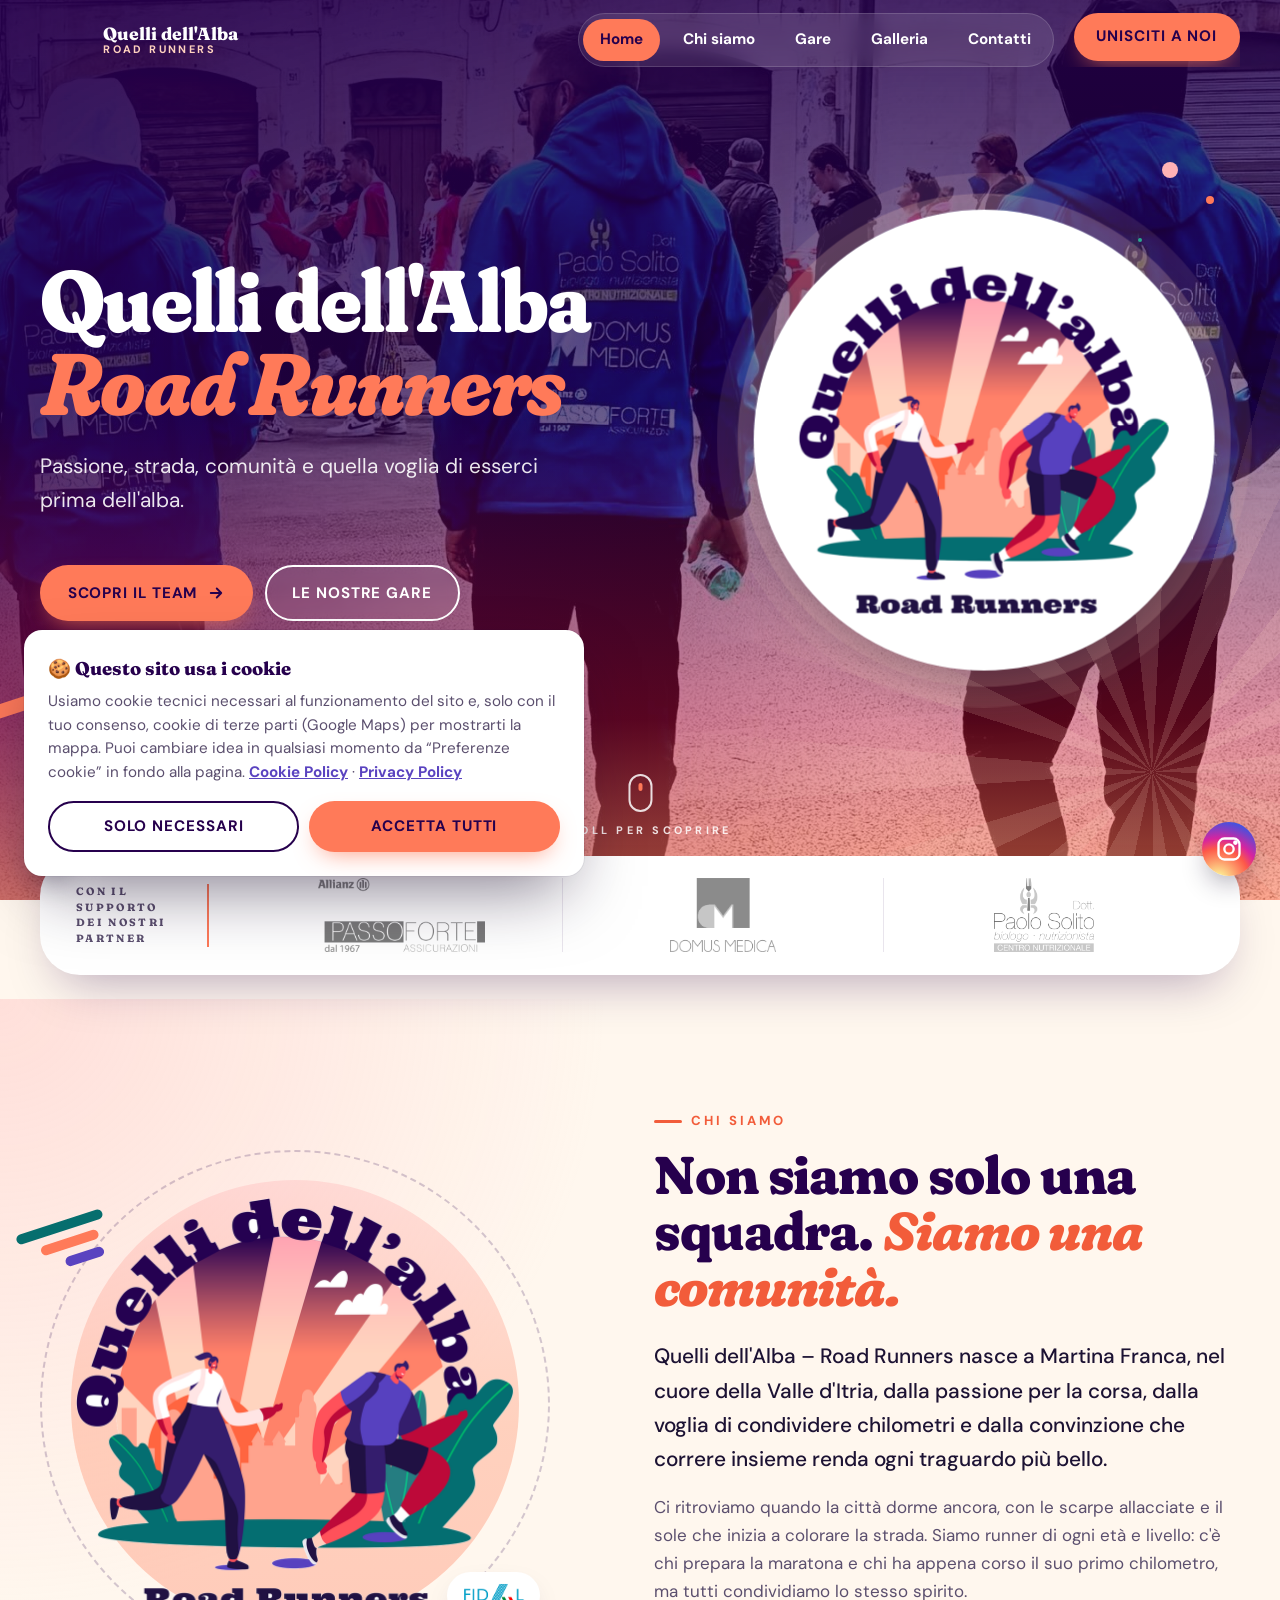
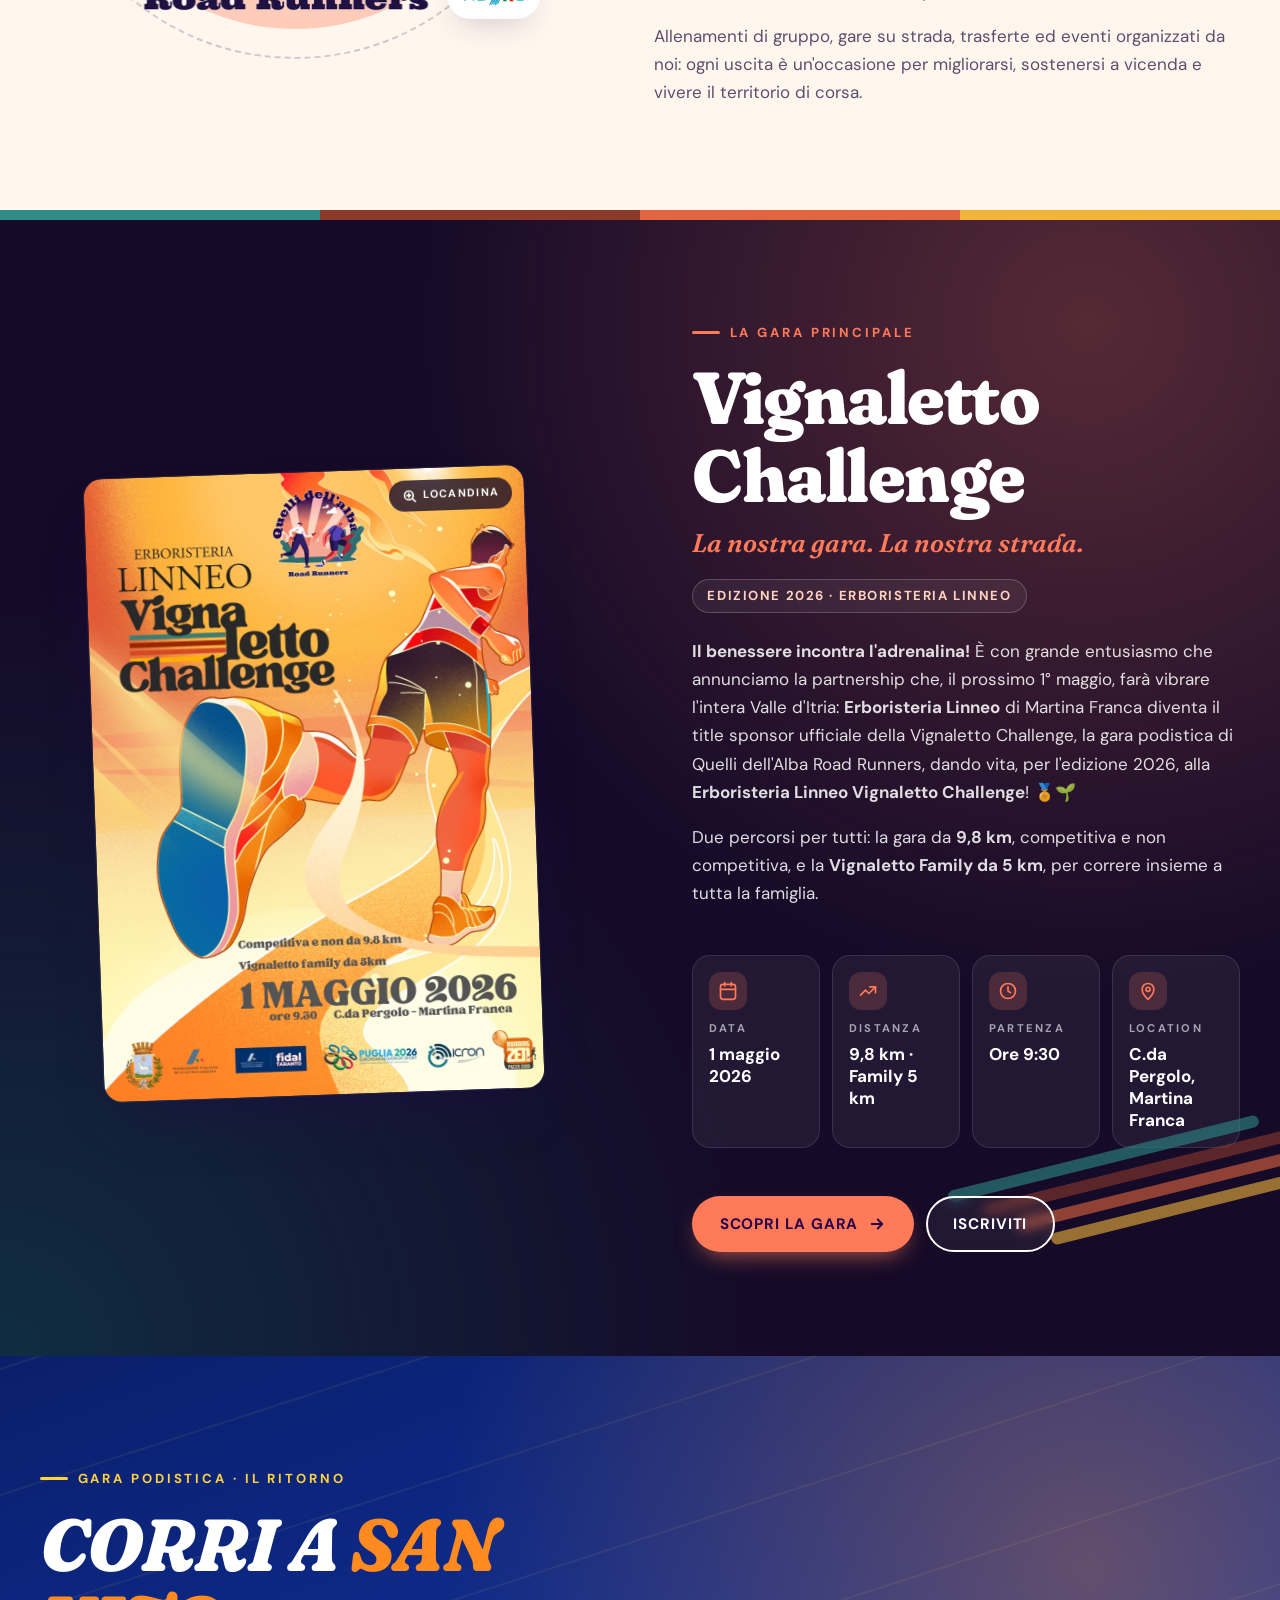
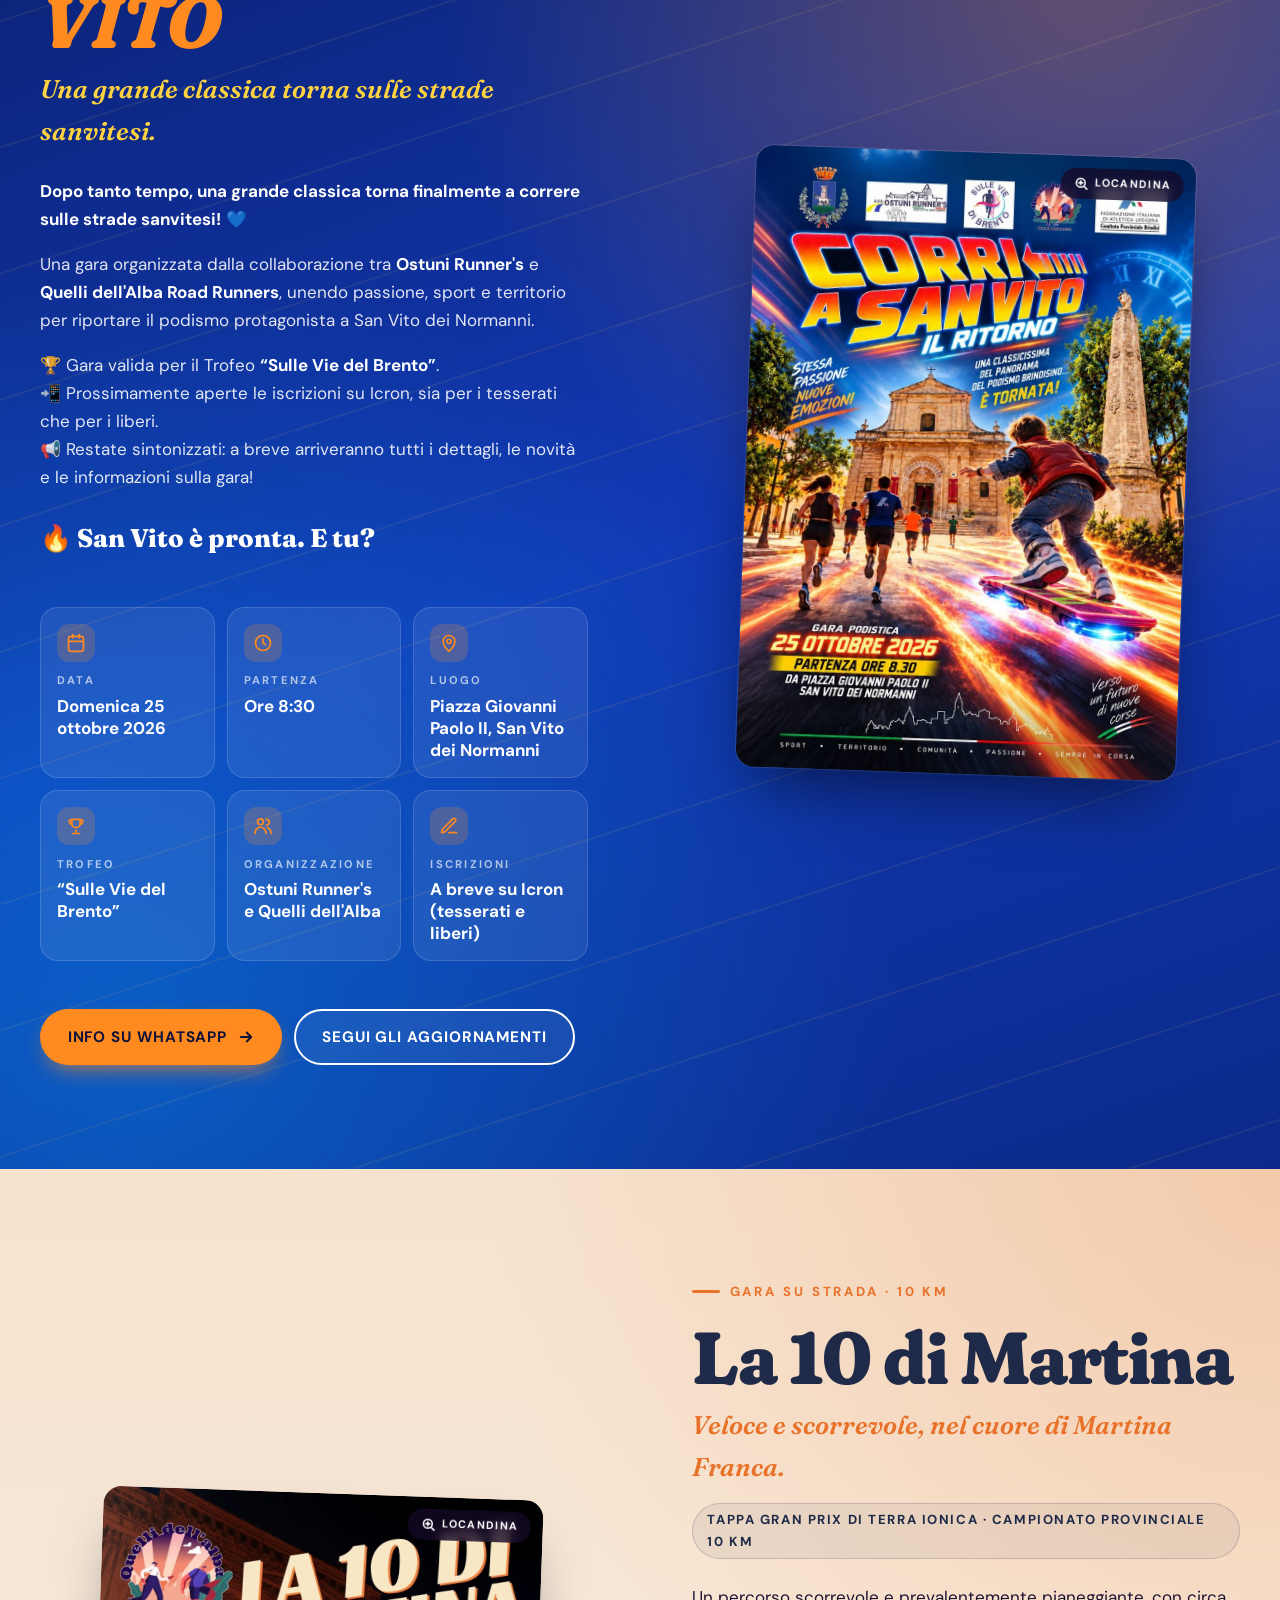
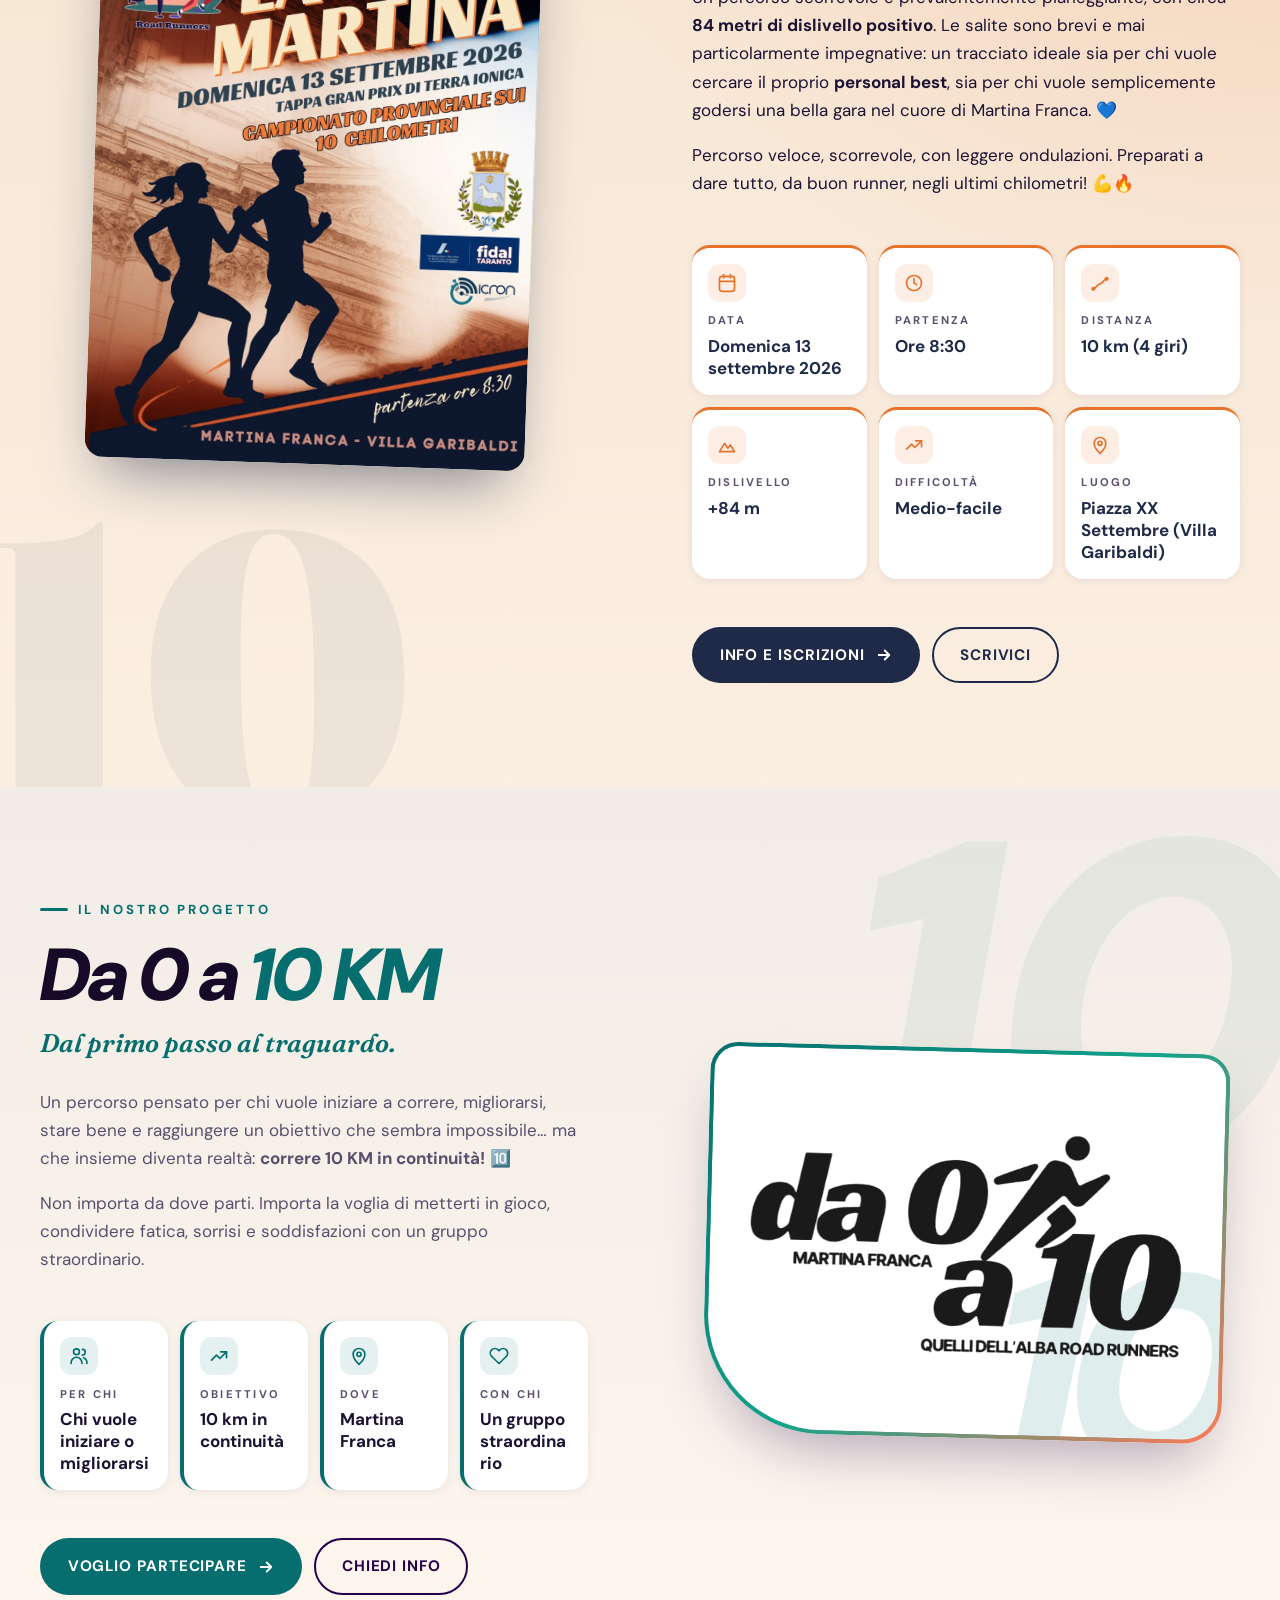
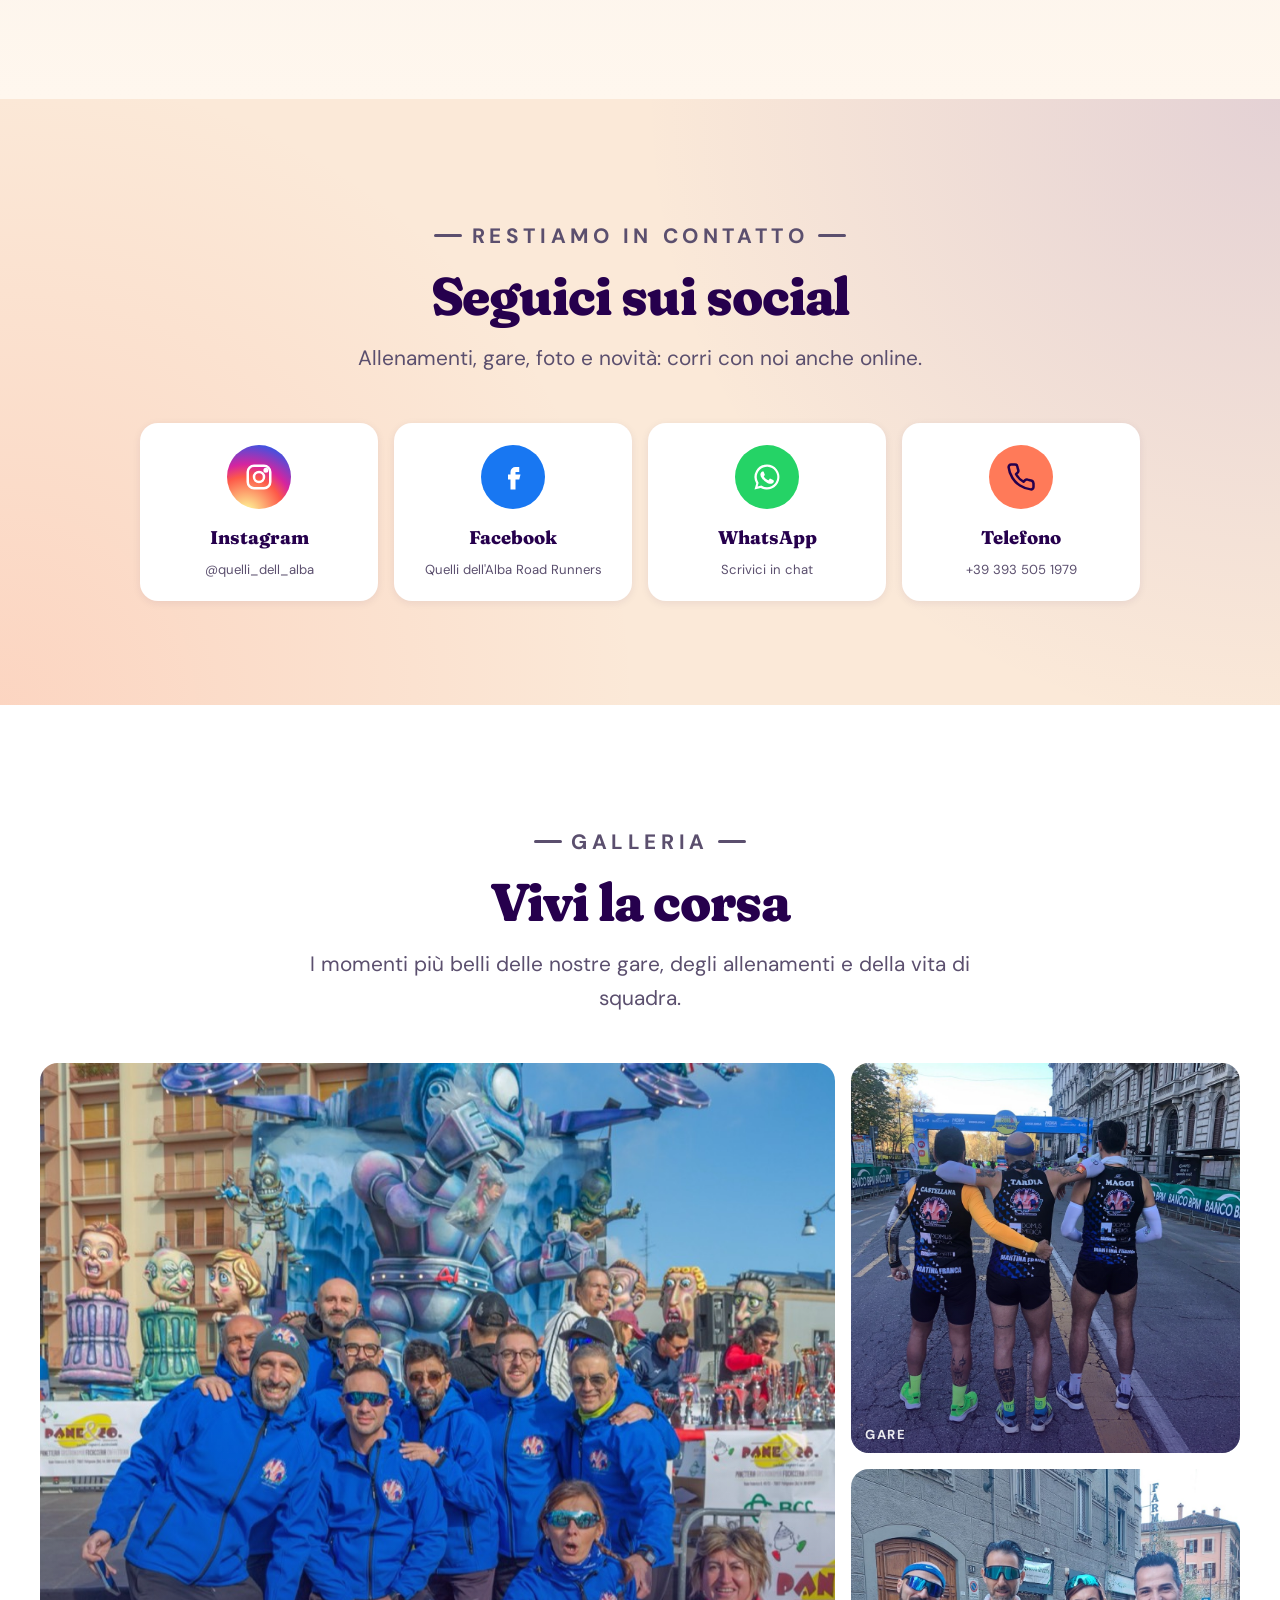
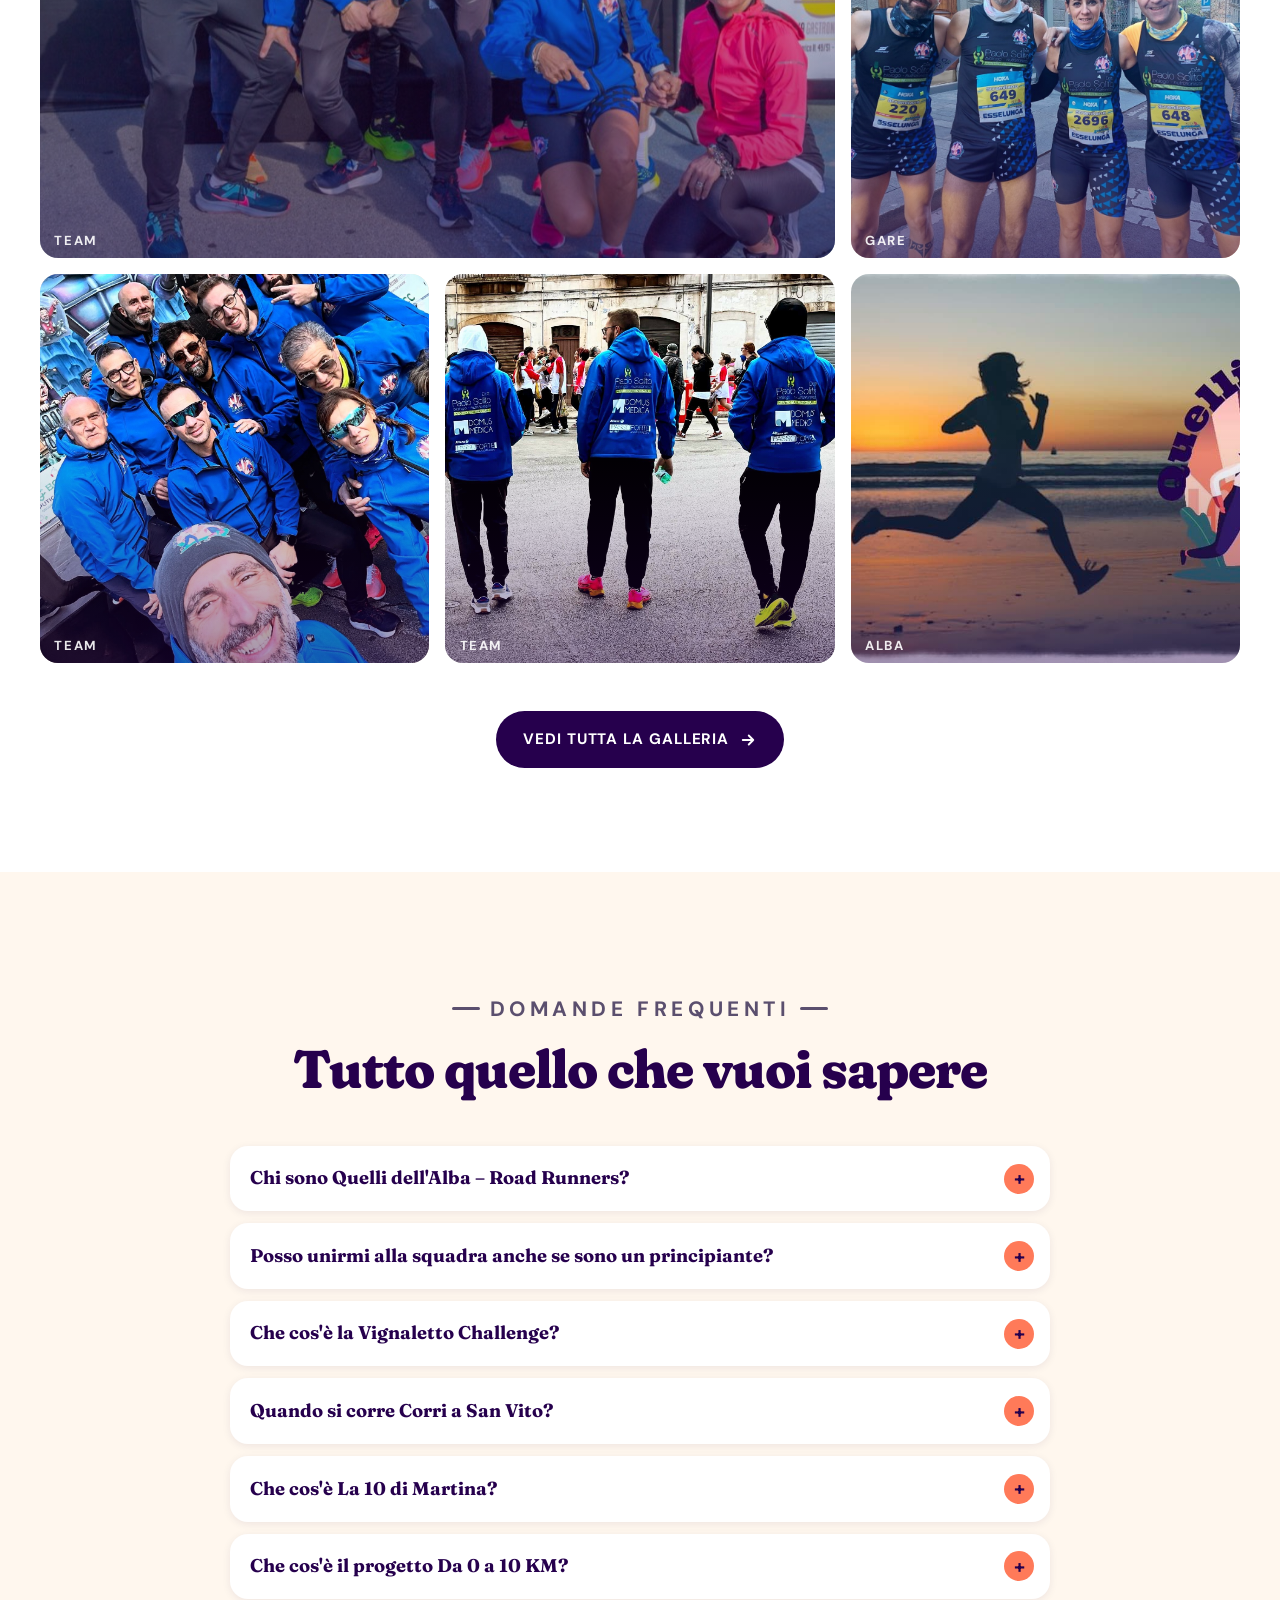
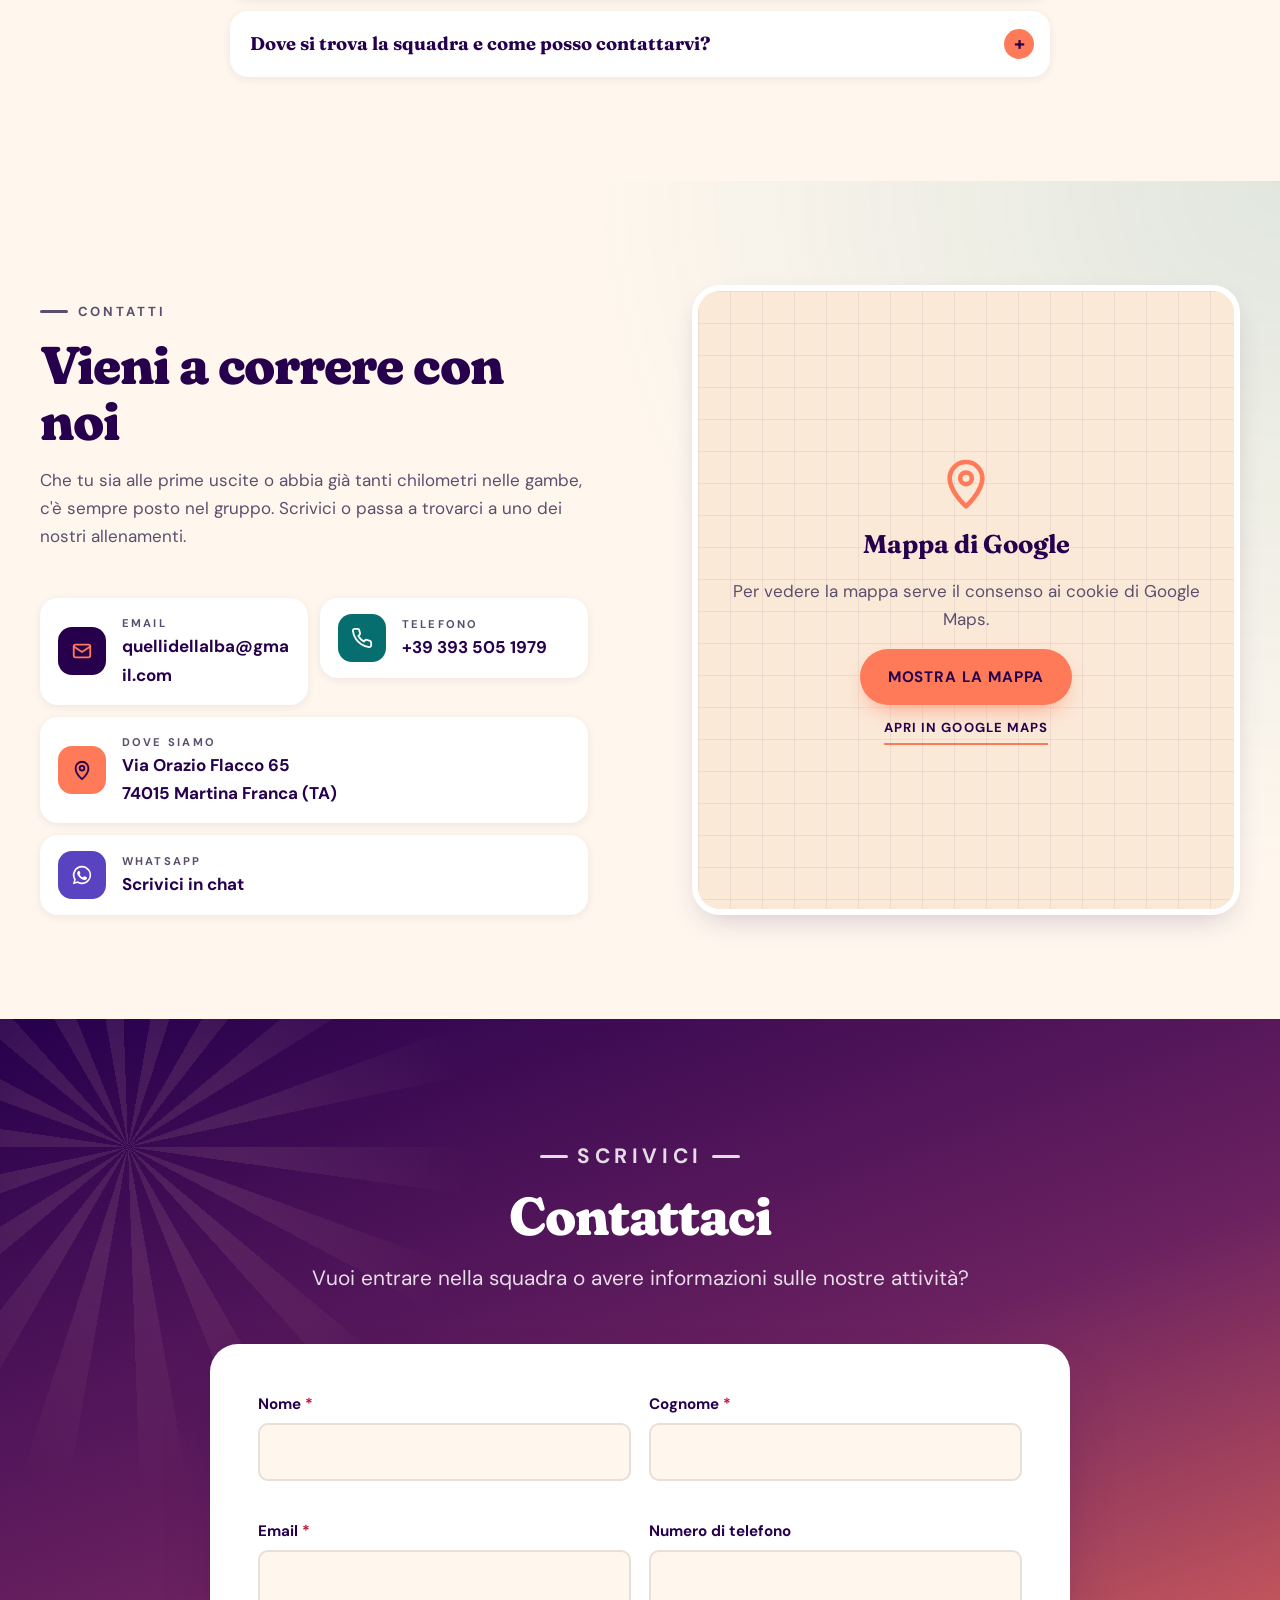
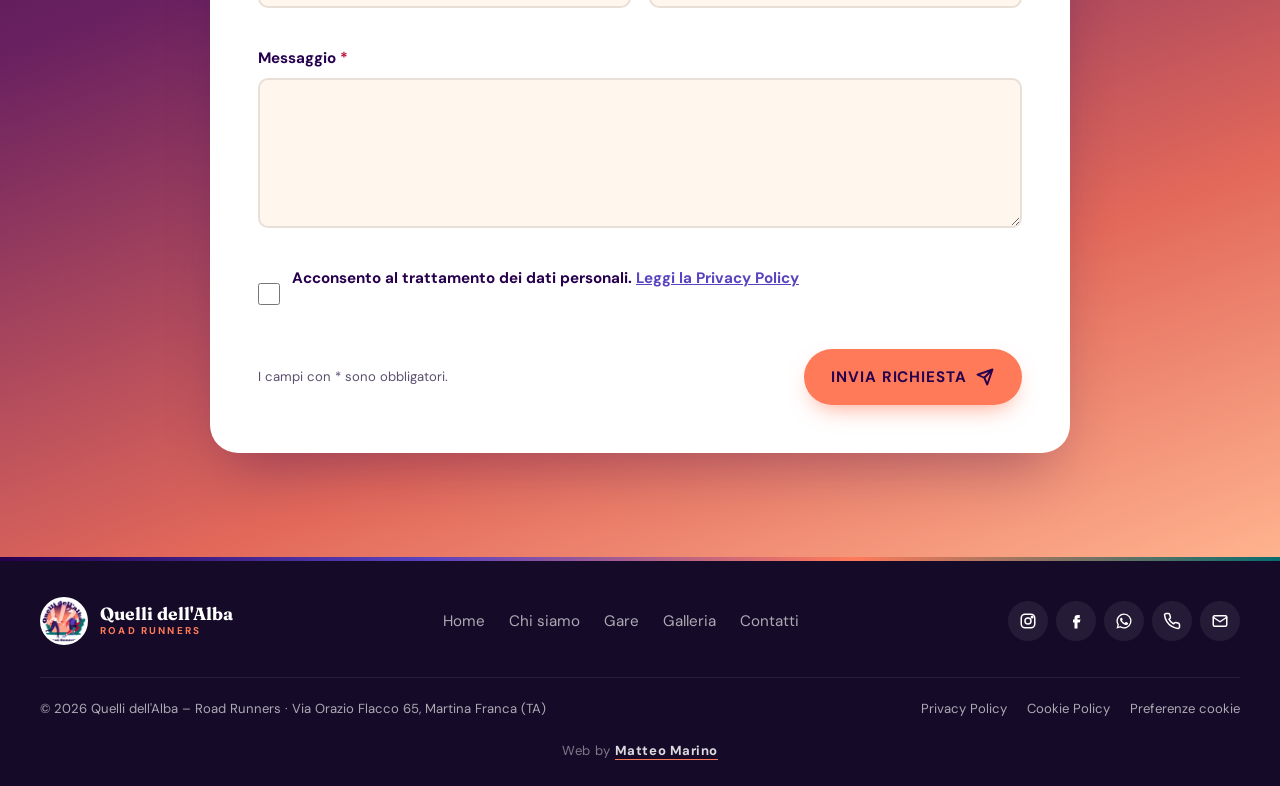
==== commit 7091ef96: "1.0.2" ====
--- a/index.html
+++ b/index.html
@@ -328,11 +328,11 @@
     <link rel="preconnect" href="https://fonts.gstatic.com" crossorigin>
     <link href="https://fonts.googleapis.com/css2?family=DM+Sans:ital,opsz,wght@0,9..40,400..900;1,9..40,400..900&family=Fraunces:ital,opsz,wght,SOFT,WONK@0,9..144,600..900,0..100,0..1;1,9..144,600..900,0..100,0..1&display=swap" rel="stylesheet">
 
-    <link rel="stylesheet" href="style.css?v=15">
+    <link rel="stylesheet" href="style.css?v=18">
 
     <!-- Attiva le animazioni solo se JavaScript è disponibile -->
     <script>document.documentElement.classList.add('js');</script>
-    <script src="script.js?v=15" defer></script>
+    <script src="script.js?v=18" defer></script>
 </head>
 <body class="has-flying-logo">
 
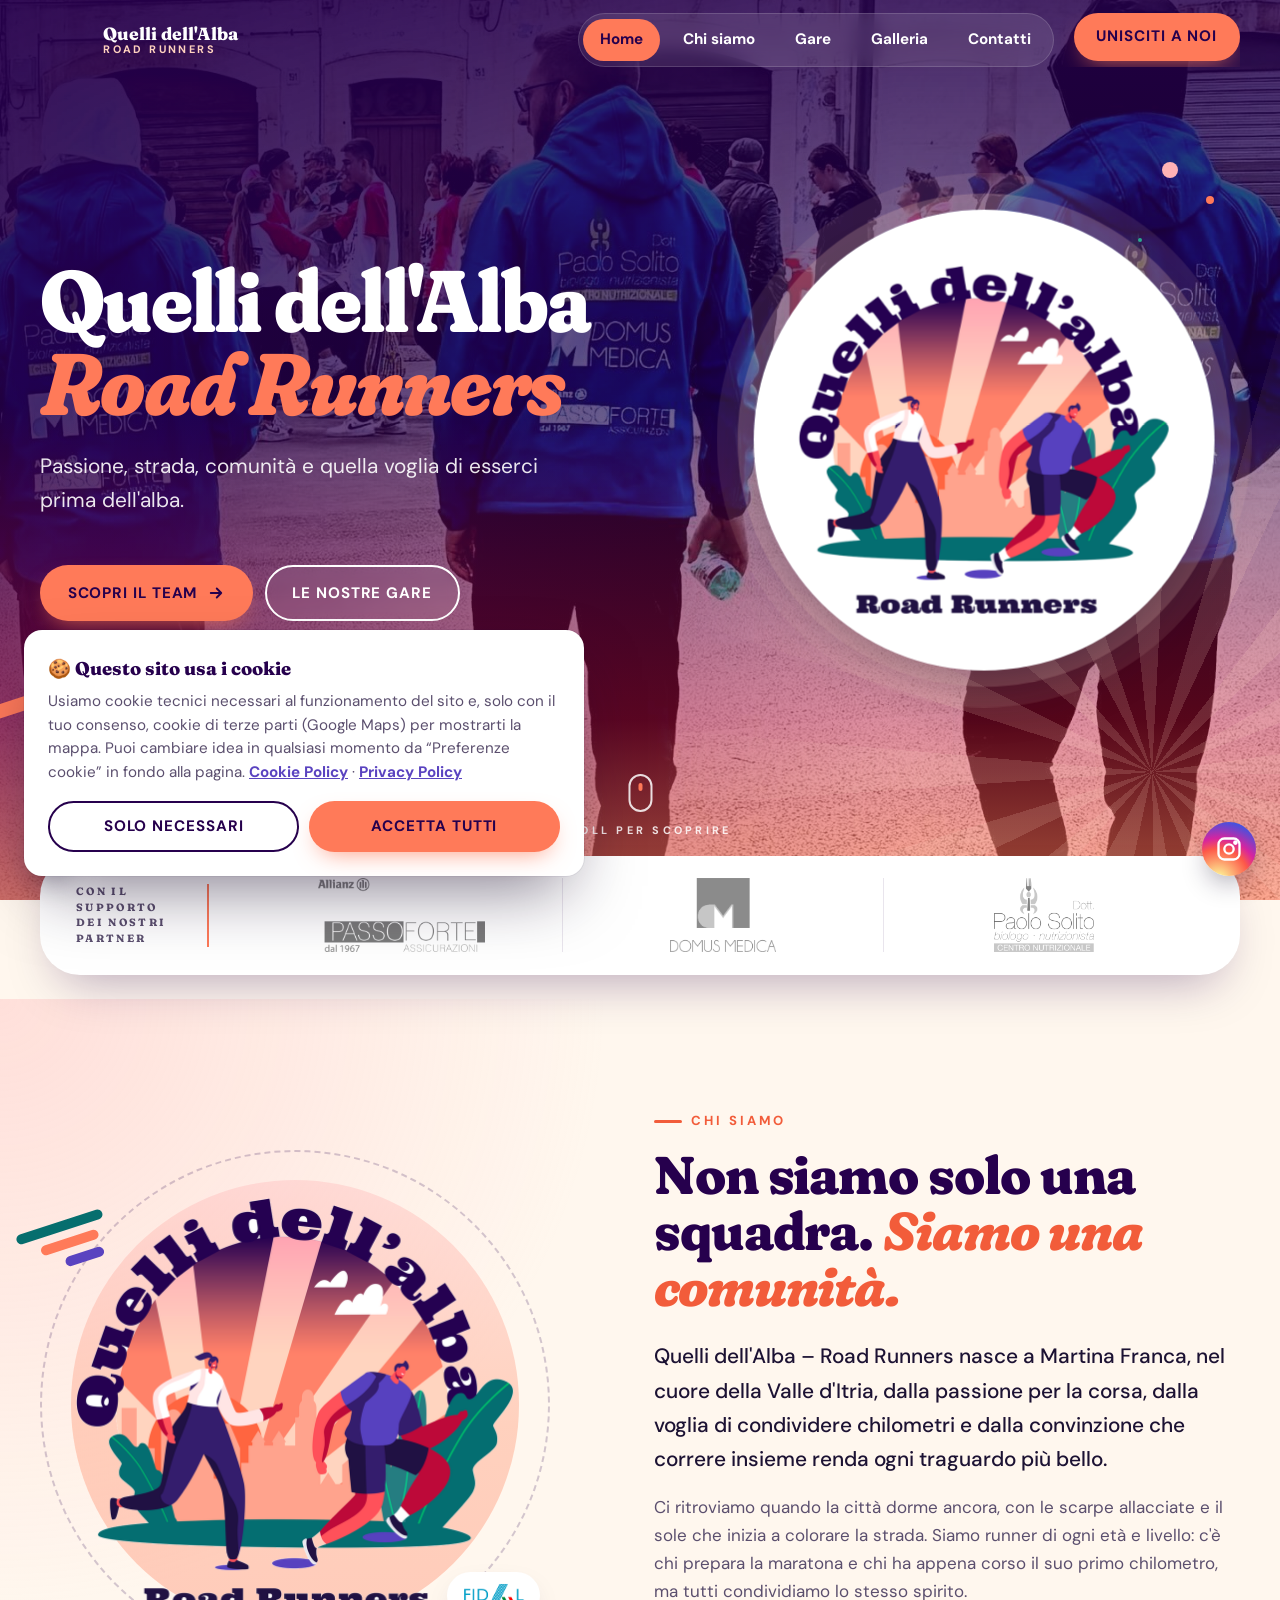
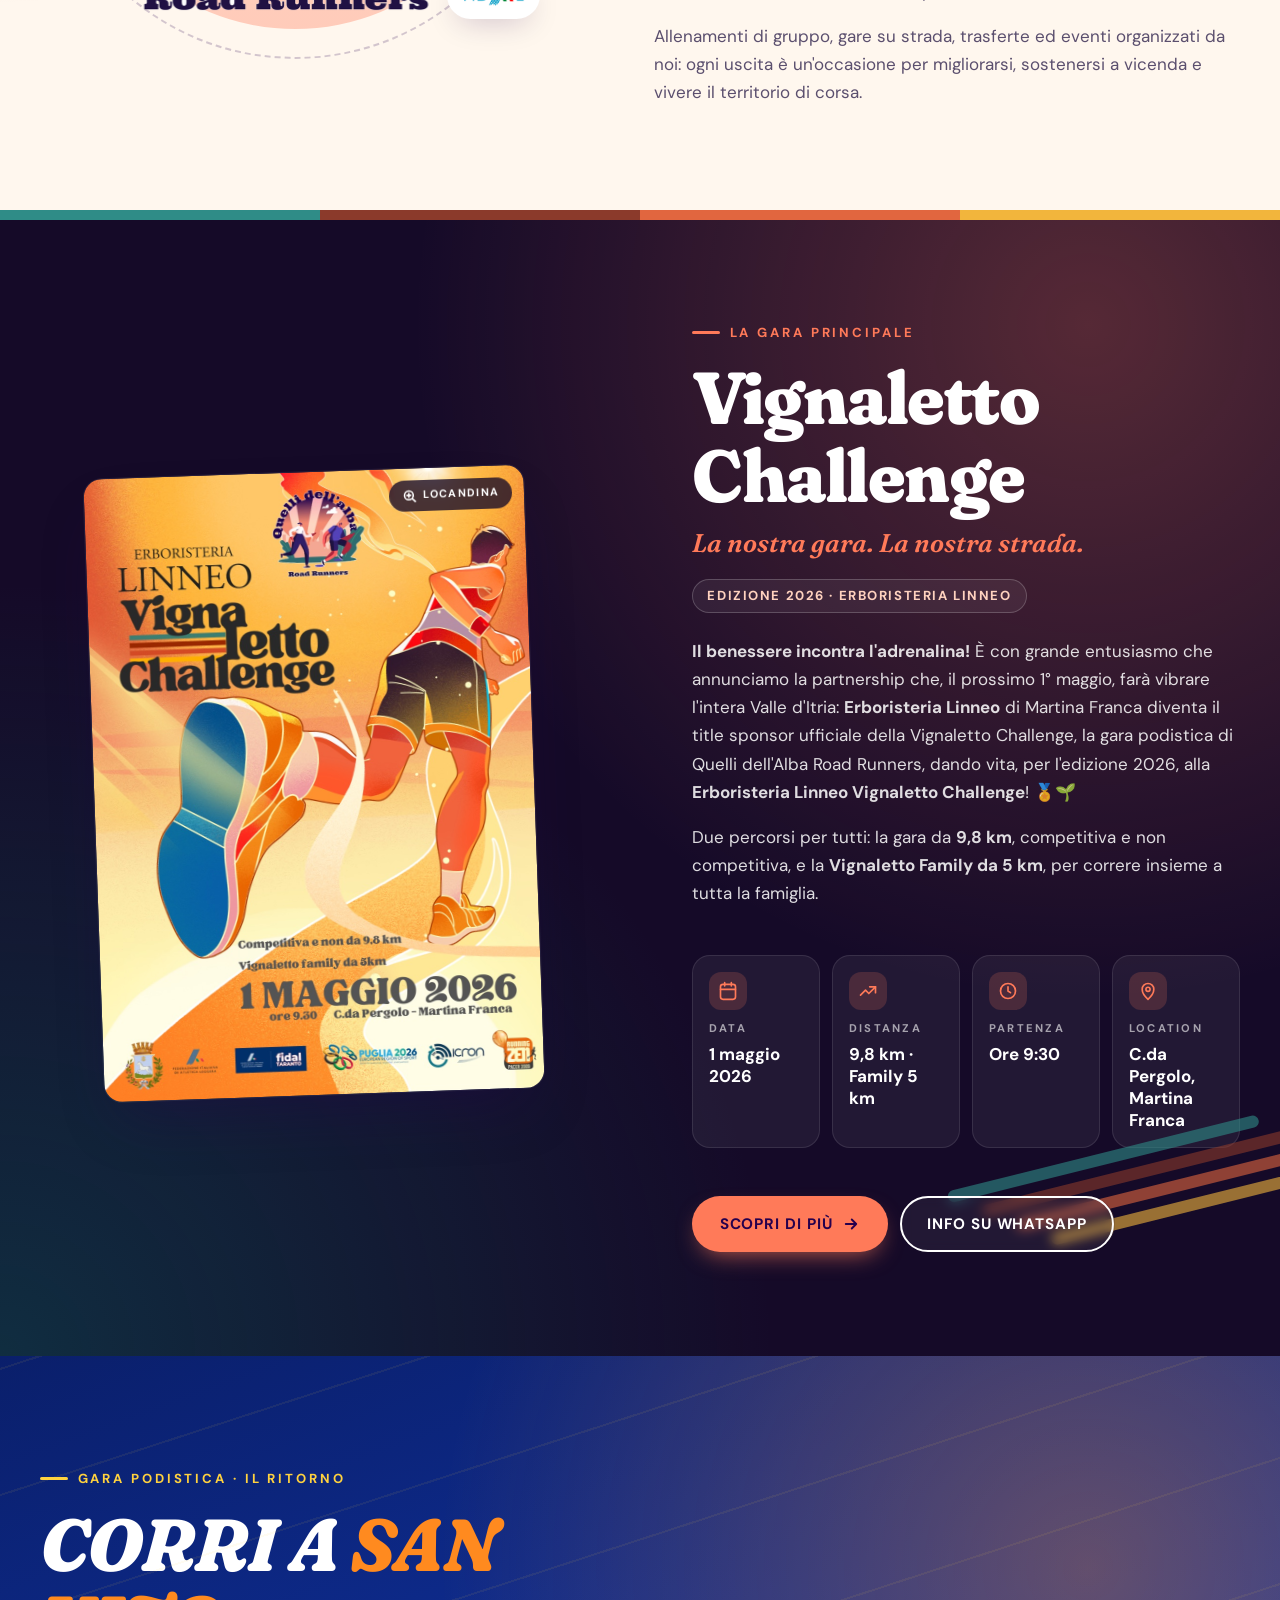
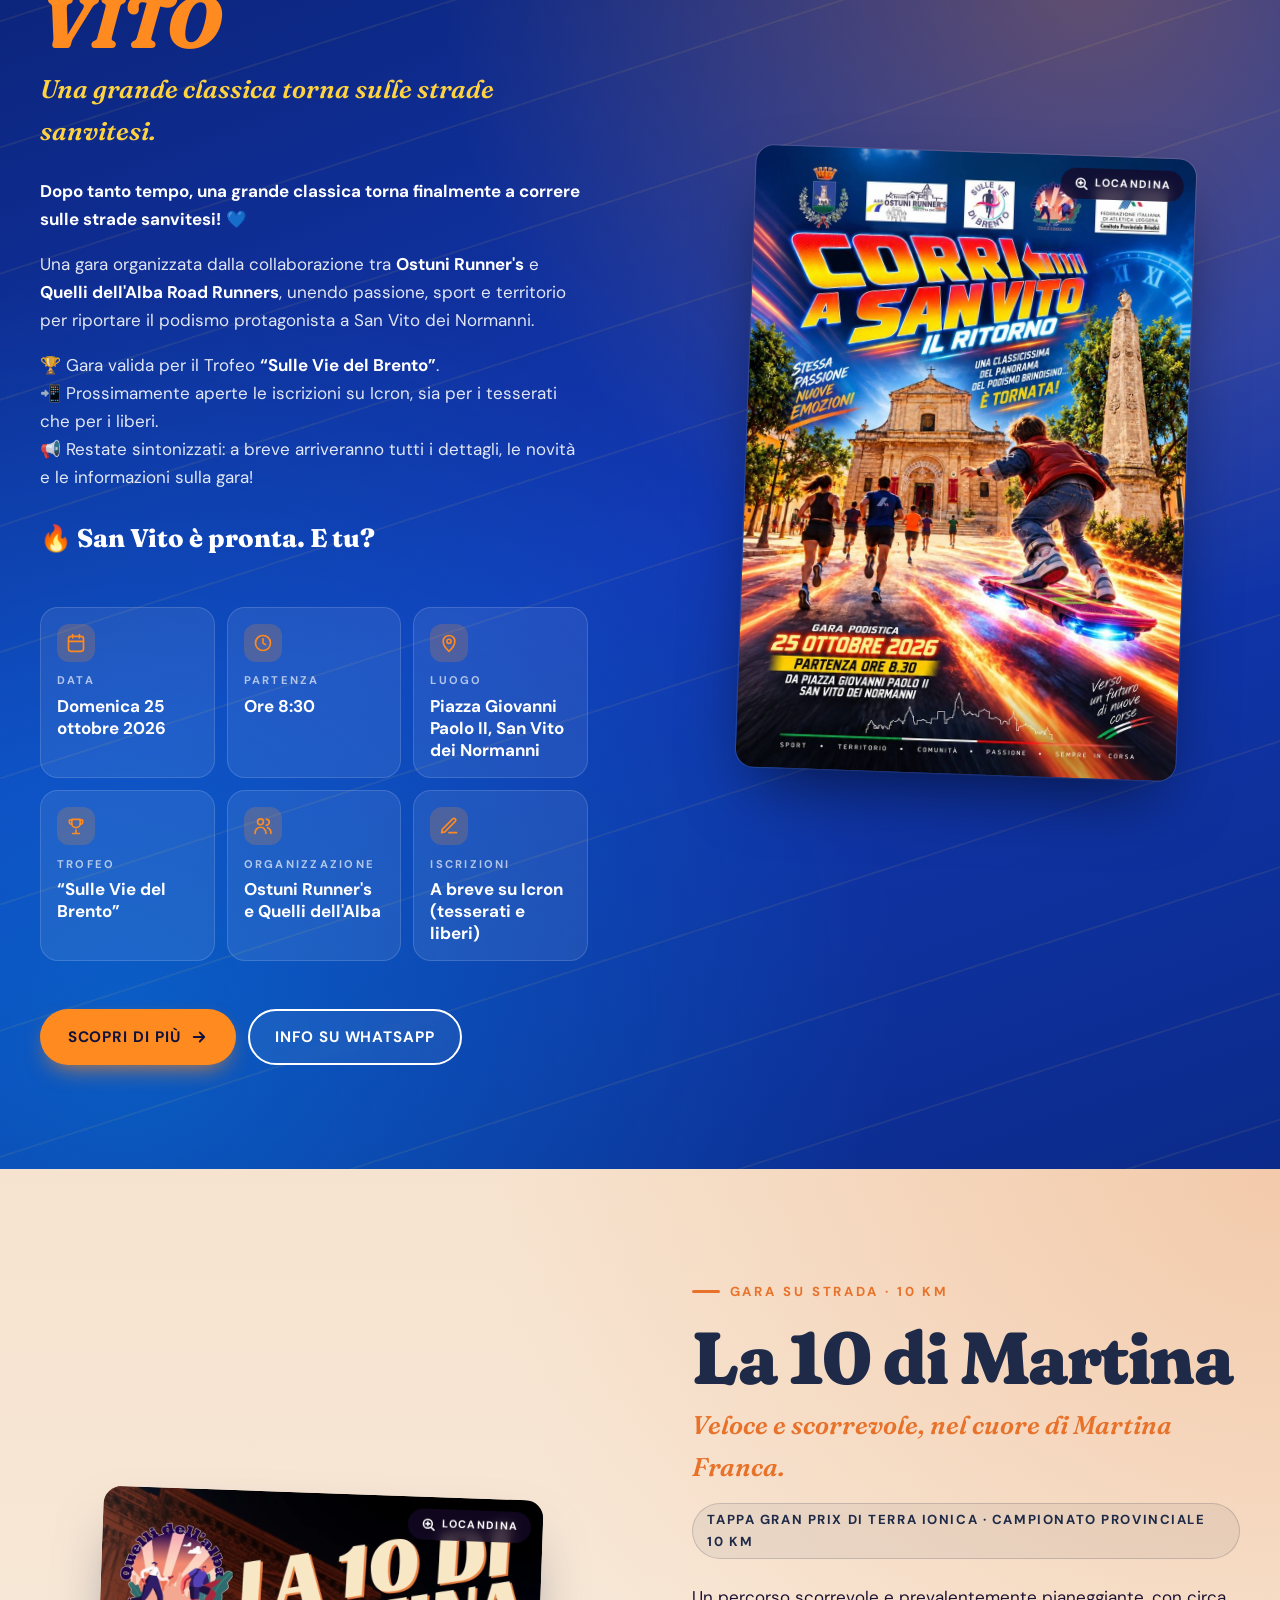
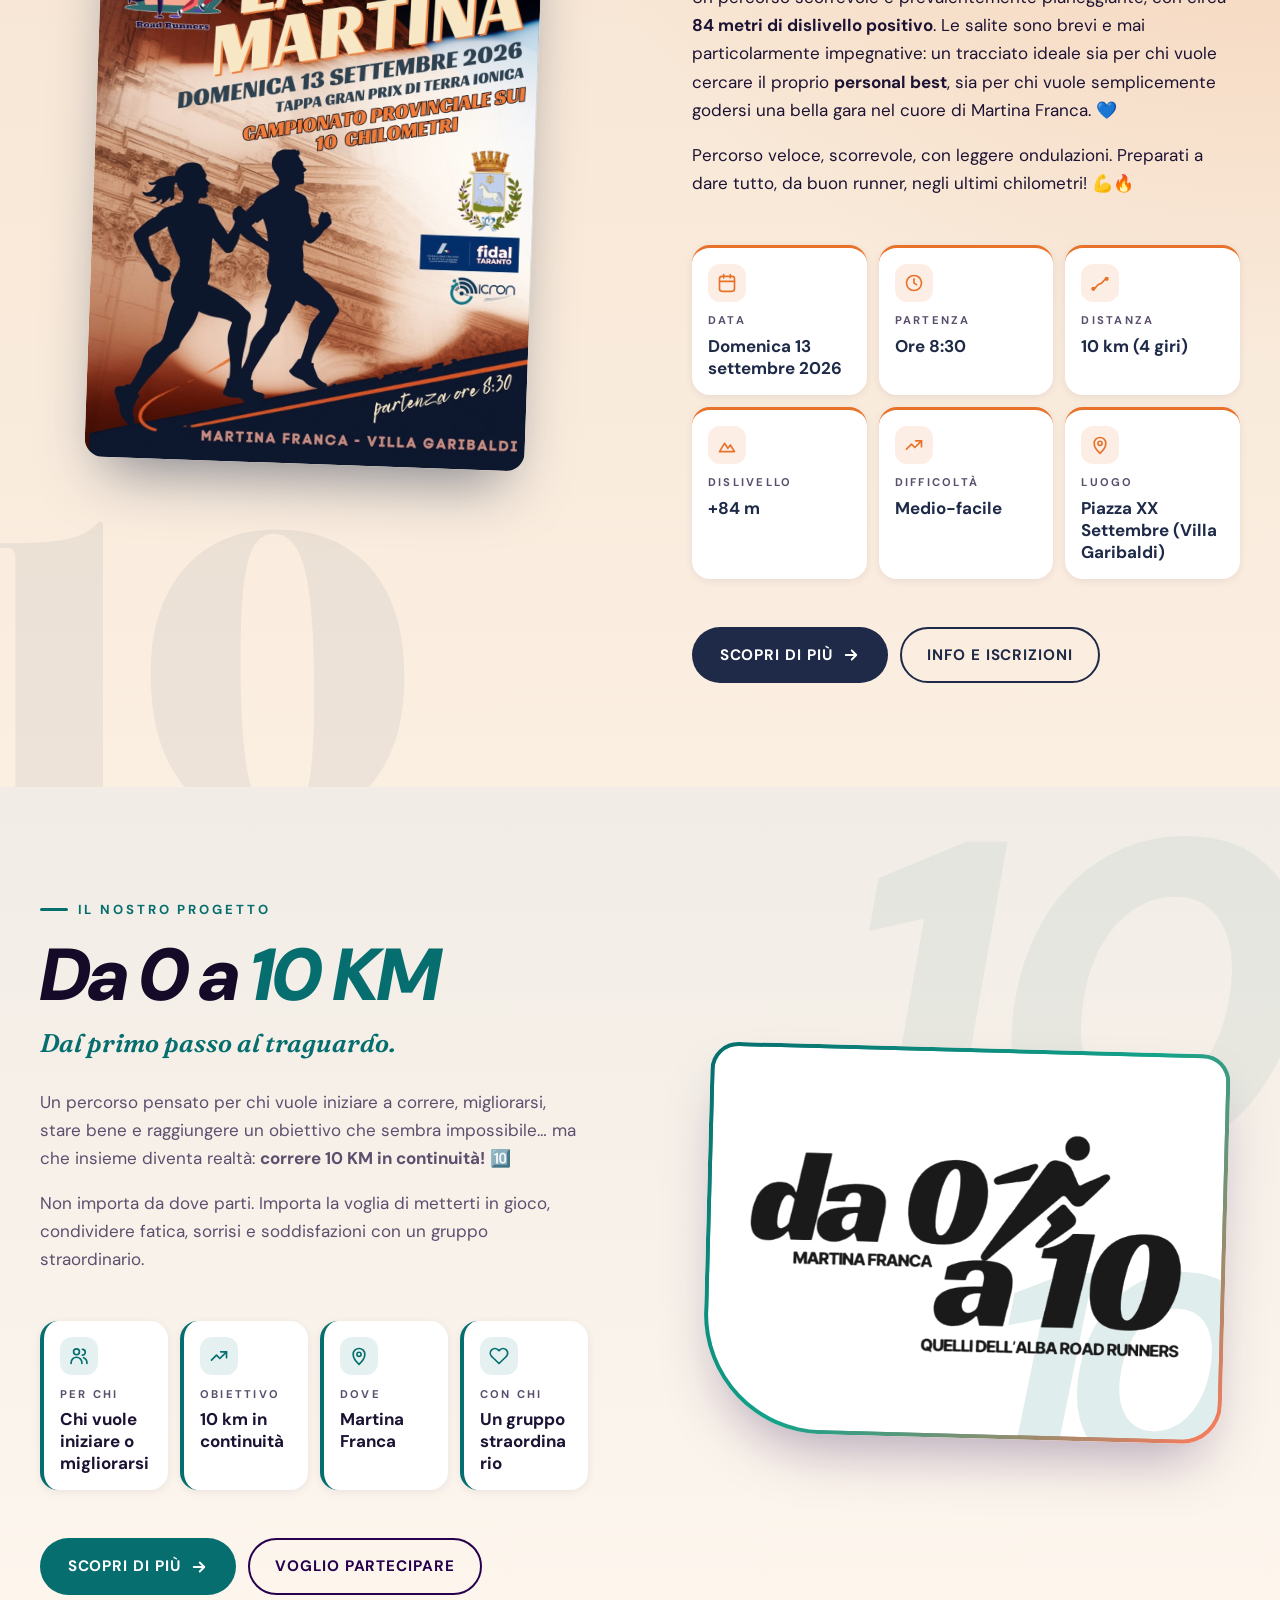
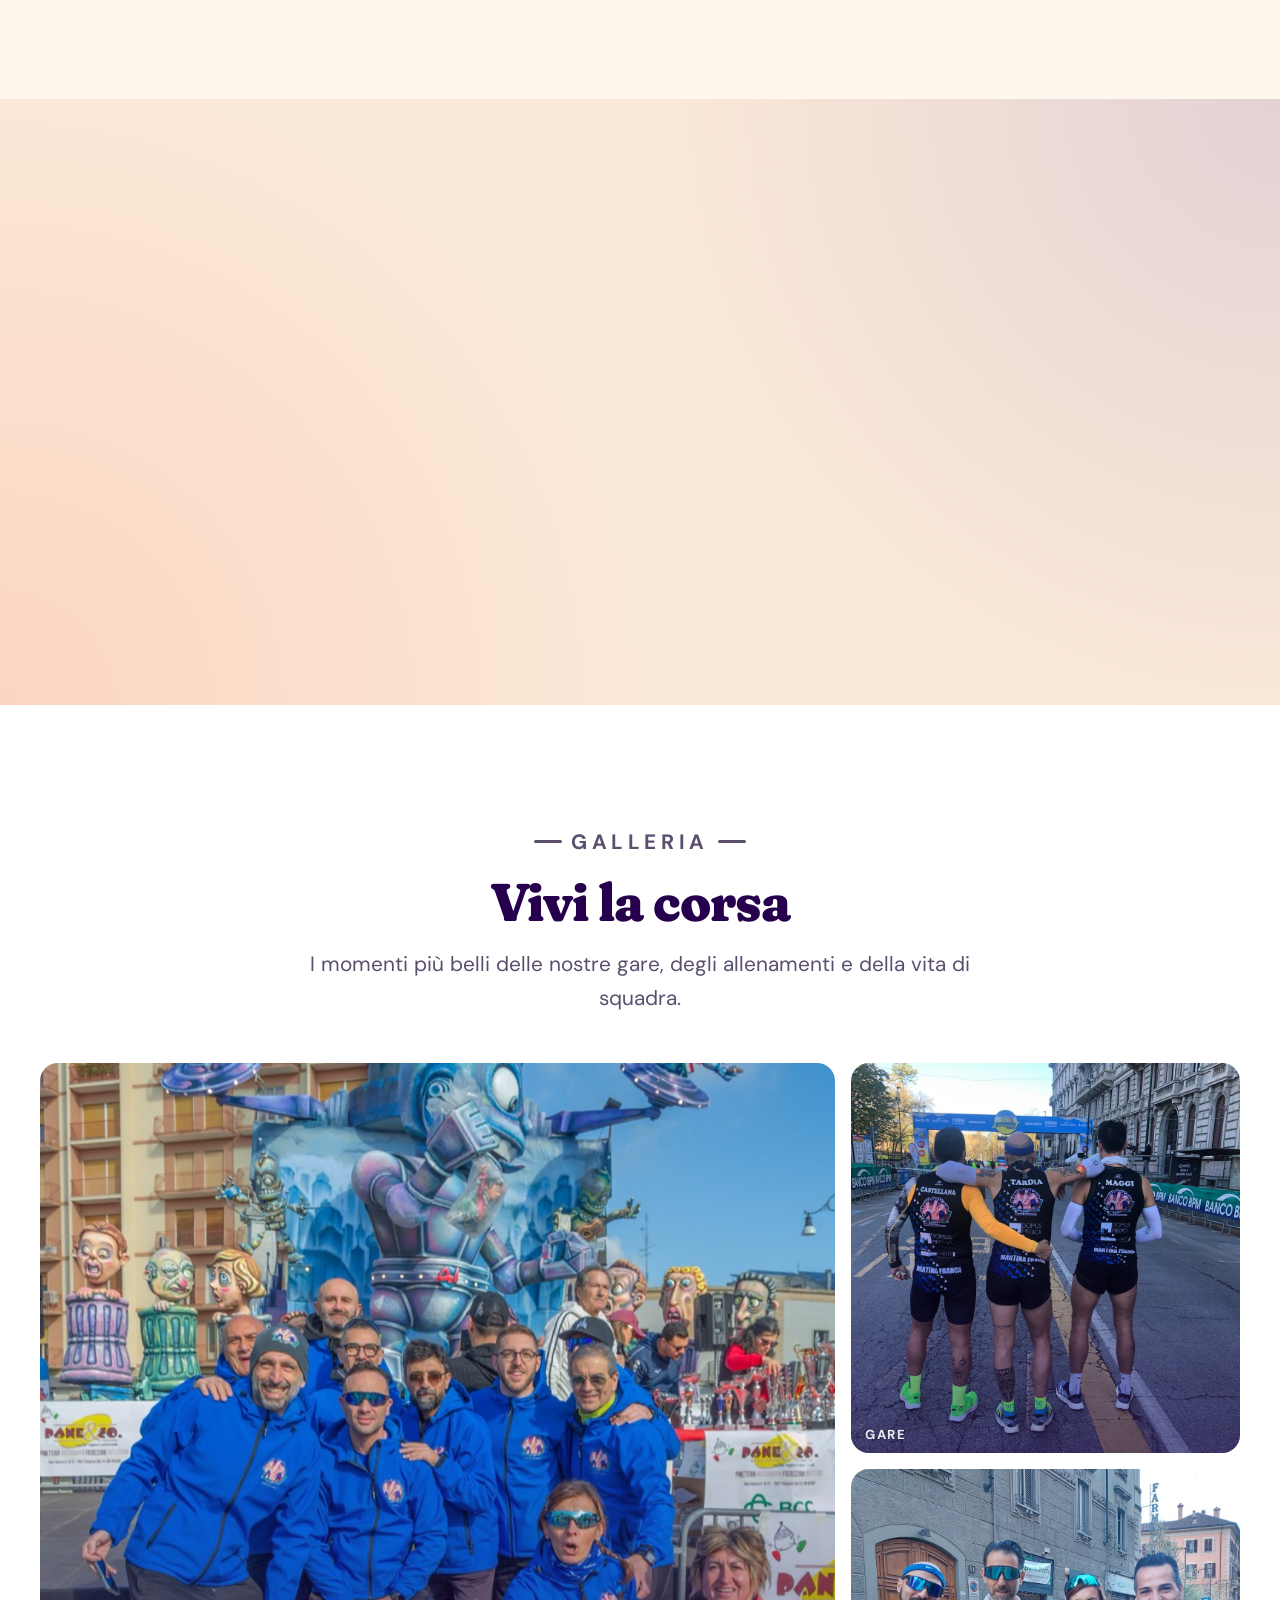
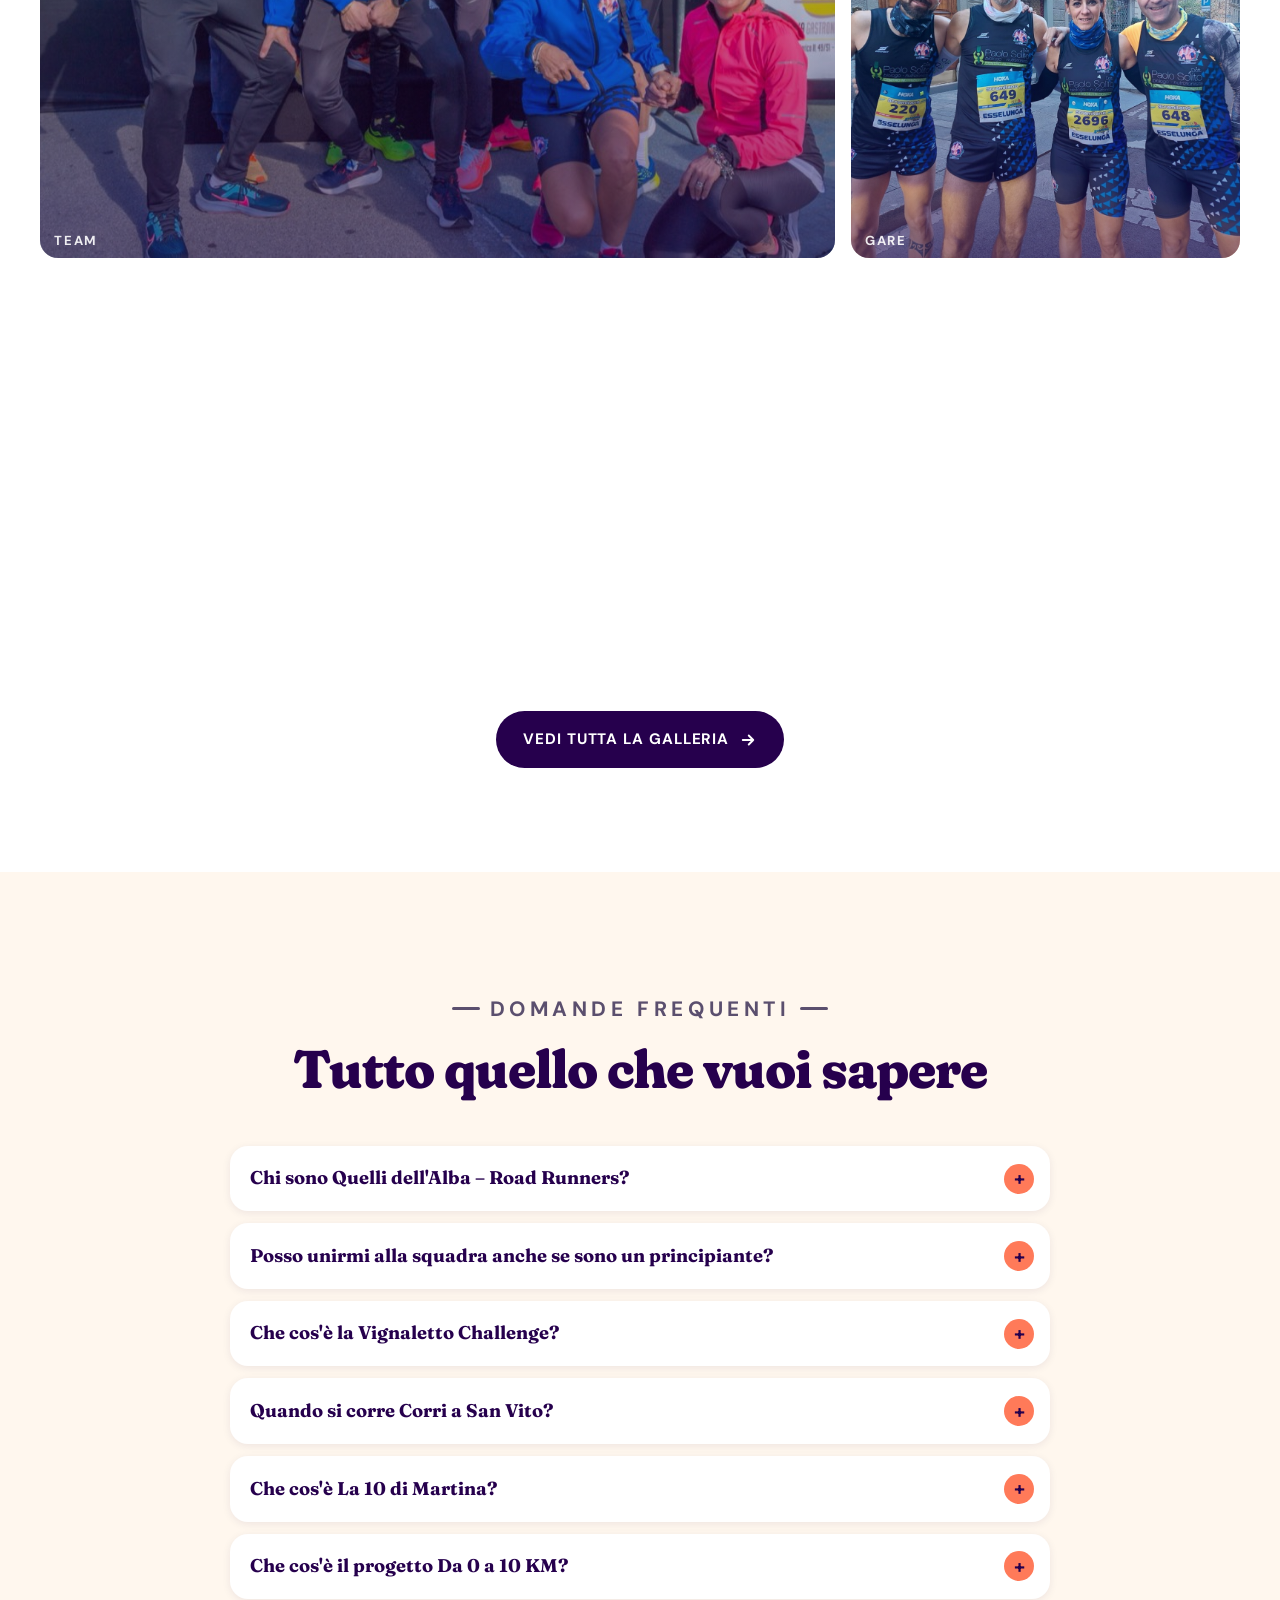
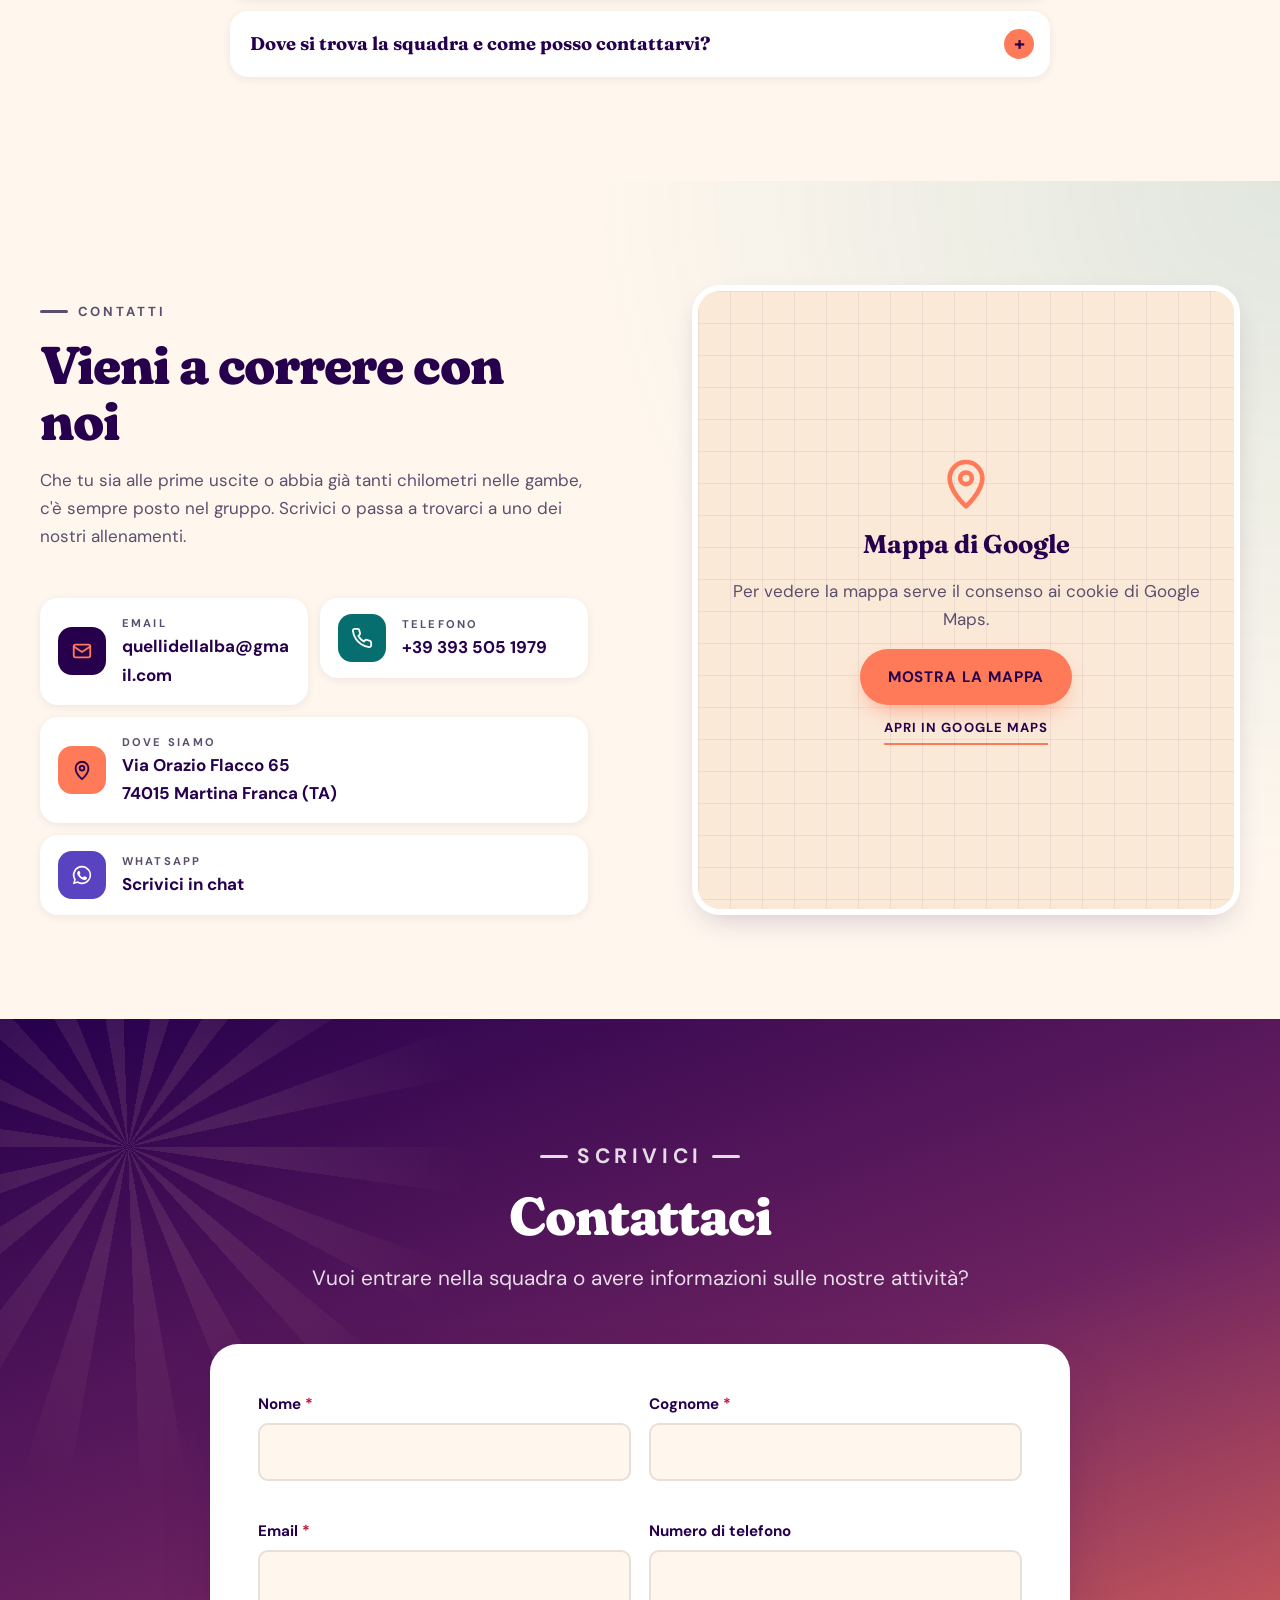
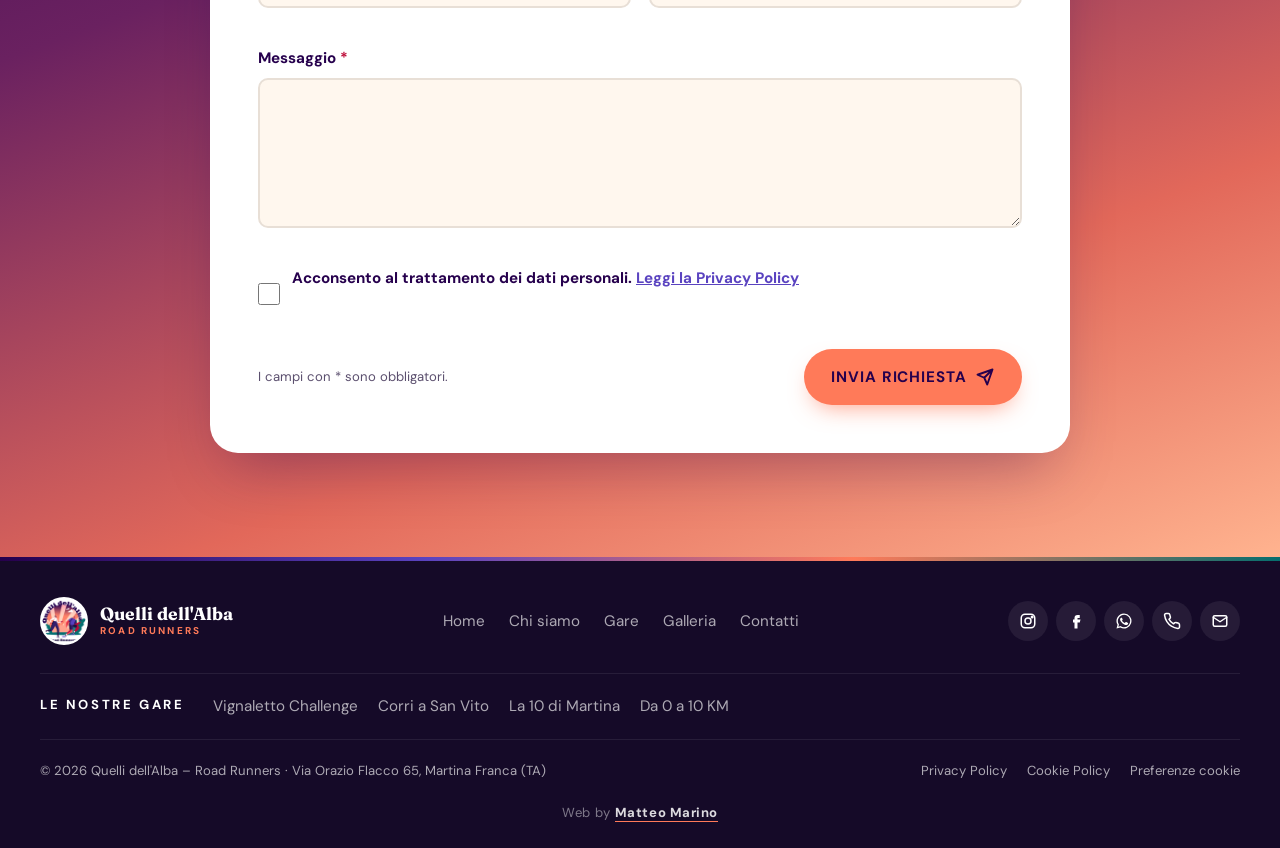
==== commit 86af55d4: "1.0.3" ====
--- a/index.html
+++ b/index.html
@@ -5,16 +5,19 @@
     <meta name="viewport" content="width=device-width, initial-scale=1.0">
 
     <!-- ===================== SEO ===================== -->
-    <!-- ===================== SEO ===================== -->
-    <!-- ===================== SEO ===================== -->
-    <!-- ===================== SEO ===================== -->
-    <title>Quelli dell'Alba Road Runners | Squadra di running a Martina Franca</title>
-    <meta name="description" content="Squadra di running di Martina Franca (TA) in Valle d'Itria: allenamenti di gruppo, la Vignaletto Challenge, La 10 di Martina, il progetto Da 0 a 10 KM e una comunità che corre all'alba.">
+    <title>Quelli dell'Alba Road Runners – Running a Martina Franca</title>
+    <meta name="description" content="Squadra di running di Martina Franca (TA): allenamenti di gruppo, gare su strada come Vignaletto Challenge, La 10 di Martina e Corri a San Vito. Unisciti a noi!">
     <meta name="robots" content="index, follow, max-image-preview:large, max-snippet:-1, max-video-preview:-1">
     <meta name="author" content="Quelli dell'Alba – Road Runners">
-    <link rel="canonical" href="https://www.quellidellalba.com/">
+    <link rel="canonical" href="https://www.quellidellalba.it/">
+    <link rel="alternate" hreflang="it" href="https://www.quellidellalba.it/">
+    <link rel="alternate" hreflang="x-default" href="https://www.quellidellalba.it/">
     <meta name="theme-color" content="#26004d">
     <meta name="format-detection" content="telephone=no">
+    <!-- Verifica proprietà (incollare il codice fornito e togliere il commento):
+    <meta name="google-site-verification" content="CODICE-GOOGLE-SEARCH-CONSOLE">
+    <meta name="msvalidate.01" content="CODICE-BING-WEBMASTER">
+    -->
 
     <!-- Local SEO (geo) – Martina Franca (TA) -->
     <meta name="geo.region" content="IT-TA">
@@ -26,21 +29,22 @@
     <meta property="og:type" content="website">
     <meta property="og:locale" content="it_IT">
     <meta property="og:site_name" content="Quelli dell'Alba – Road Runners">
-    <meta property="og:title" content="Quelli dell'Alba Road Runners | Squadra di running a Martina Franca">
-    <meta property="og:description" content="Squadra di running di Martina Franca (TA) in Valle d'Itria: allenamenti di gruppo, la Vignaletto Challenge, La 10 di Martina, il progetto Da 0 a 10 KM e una comunità che corre all'alba.">
-    <meta property="og:url" content="https://www.quellidellalba.com/">
-    <meta property="og:image" content="https://www.quellidellalba.com/immagini/og-image.jpg">
+    <meta property="og:title" content="Quelli dell'Alba Road Runners – Running a Martina Franca">
+    <meta property="og:description" content="Squadra di running di Martina Franca (TA): allenamenti di gruppo, gare su strada come Vignaletto Challenge, La 10 di Martina e Corri a San Vito. Unisciti a noi!">
+    <meta property="og:url" content="https://www.quellidellalba.it/">
+    <meta property="og:image" content="https://www.quellidellalba.it/immagini/og-image.jpg">
     <meta property="og:image:width" content="1200">
     <meta property="og:image:height" content="630">
     <meta property="og:image:alt" content="Runner in controluce all'alba sulla spiaggia con il logo di Quelli dell'Alba Road Runners">
 
     <!-- Twitter / X -->
     <meta name="twitter:card" content="summary_large_image">
-    <meta name="twitter:title" content="Quelli dell'Alba Road Runners | Squadra di running a Martina Franca">
-    <meta name="twitter:description" content="Squadra di running di Martina Franca (TA) in Valle d'Itria: allenamenti di gruppo, la Vignaletto Challenge, La 10 di Martina, il progetto Da 0 a 10 KM e una comunità che corre all'alba.">
-    <meta name="twitter:image" content="https://www.quellidellalba.com/immagini/og-image.jpg">
+    <meta name="twitter:title" content="Quelli dell'Alba Road Runners – Running a Martina Franca">
+    <meta name="twitter:description" content="Squadra di running di Martina Franca (TA): allenamenti di gruppo, gare su strada come Vignaletto Challenge, La 10 di Martina e Corri a San Vito. Unisciti a noi!">
+    <meta name="twitter:image" content="https://www.quellidellalba.it/immagini/og-image.jpg">
 
     <!-- Icone e web app -->
+    <link rel="icon" href="favicon.ico" sizes="48x48">
     <link rel="icon" type="image/png" sizes="192x192" href="immagini/icon-192.png">
     <link rel="apple-touch-icon" href="immagini/icon-192.png">
     <link rel="manifest" href="site.webmanifest">
@@ -59,7 +63,7 @@
                     "SportsClub",
                     "SportsTeam"
                 ],
-                "@id": "https://www.quellidellalba.com/#organizzazione",
+                "@id": "https://www.quellidellalba.it/#organizzazione",
                 "name": "Quelli dell'Alba – Road Runners",
                 "alternateName": [
                     "Quelli dell'Alba",
@@ -68,14 +72,14 @@
                 ],
                 "description": "Squadra di running di Martina Franca (TA), in Valle d'Itria: allenamenti di gruppo, gare su strada, la Vignaletto Challenge, Corri a San Vito, La 10 di Martina e il progetto Da 0 a 10 KM.",
                 "sport": "Running",
-                "url": "https://www.quellidellalba.com/",
+                "url": "https://www.quellidellalba.it/",
                 "logo": {
                     "@type": "ImageObject",
-                    "url": "https://www.quellidellalba.com/immagini/logo.png",
+                    "url": "https://www.quellidellalba.it/immagini/logo.png",
                     "width": 900,
                     "height": 900
                 },
-                "image": "https://www.quellidellalba.com/immagini/og-image.jpg",
+                "image": "https://www.quellidellalba.it/immagini/og-image.jpg",
                 "email": "quellidellalba@gmail.com",
                 "telephone": "+393935051979",
                 "address": {
@@ -141,42 +145,43 @@
             },
             {
                 "@type": "WebSite",
-                "@id": "https://www.quellidellalba.com/#sito",
-                "url": "https://www.quellidellalba.com/",
+                "@id": "https://www.quellidellalba.it/#sito",
+                "url": "https://www.quellidellalba.it/",
                 "name": "Quelli dell'Alba – Road Runners",
                 "inLanguage": "it-IT",
                 "publisher": {
-                    "@id": "https://www.quellidellalba.com/#organizzazione"
+                    "@id": "https://www.quellidellalba.it/#organizzazione"
                 }
             },
             {
                 "@type": "WebPage",
-                "@id": "https://www.quellidellalba.com/#pagina",
-                "url": "https://www.quellidellalba.com/",
-                "name": "Quelli dell'Alba Road Runners | Squadra di running a Martina Franca",
-                "description": "Squadra di running di Martina Franca (TA) in Valle d'Itria: allenamenti di gruppo, la Vignaletto Challenge, La 10 di Martina, il progetto Da 0 a 10 KM e una comunità che corre all'alba.",
+                "@id": "https://www.quellidellalba.it/#pagina",
+                "url": "https://www.quellidellalba.it/",
+                "name": "Quelli dell'Alba Road Runners – Running a Martina Franca",
+                "description": "Squadra di running di Martina Franca (TA): allenamenti di gruppo, gare su strada come Vignaletto Challenge, La 10 di Martina e Corri a San Vito. Unisciti a noi!",
                 "inLanguage": "it-IT",
                 "isPartOf": {
-                    "@id": "https://www.quellidellalba.com/#sito"
+                    "@id": "https://www.quellidellalba.it/#sito"
                 },
                 "about": {
-                    "@id": "https://www.quellidellalba.com/#organizzazione"
+                    "@id": "https://www.quellidellalba.it/#organizzazione"
                 },
                 "primaryImageOfPage": {
                     "@type": "ImageObject",
-                    "url": "https://www.quellidellalba.com/immagini/og-image.jpg"
+                    "url": "https://www.quellidellalba.it/immagini/og-image.jpg"
                 }
             },
             {
                 "@type": "SportsEvent",
-                "@id": "https://www.quellidellalba.com/#vignaletto-challenge-2026",
+                "@id": "https://www.quellidellalba.it/vignaletto-challenge.html#evento",
+                "url": "https://www.quellidellalba.it/vignaletto-challenge.html",
                 "name": "Erboristeria Linneo Vignaletto Challenge 2026",
                 "sport": "Running",
                 "startDate": "2026-05-01T09:30:00+02:00",
                 "eventStatus": "https://schema.org/EventScheduled",
                 "eventAttendanceMode": "https://schema.org/OfflineEventAttendanceMode",
                 "description": "Gara podistica su strada competitiva e non competitiva da 9,8 km e Vignaletto Family da 5 km, organizzata da Quelli dell'Alba – Road Runners.",
-                "image": "https://www.quellidellalba.com/immagini/gare/vignaletto-locandina-2026.jpg",
+                "image": "https://www.quellidellalba.it/immagini/gare/vignaletto-locandina-2026.jpg",
                 "location": {
                     "@type": "Place",
                     "name": "C.da Pergolo, Martina Franca",
@@ -189,7 +194,7 @@
                     }
                 },
                 "organizer": {
-                    "@id": "https://www.quellidellalba.com/#organizzazione"
+                    "@id": "https://www.quellidellalba.it/#organizzazione"
                 },
                 "sponsor": {
                     "@type": "Organization",
@@ -198,14 +203,15 @@
             },
             {
                 "@type": "SportsEvent",
-                "@id": "https://www.quellidellalba.com/#corri-a-san-vito-2026",
+                "@id": "https://www.quellidellalba.it/corri-a-san-vito.html#evento",
+                "url": "https://www.quellidellalba.it/corri-a-san-vito.html",
                 "name": "Corri a San Vito – Il ritorno 2026",
                 "sport": "Running",
                 "startDate": "2026-10-25T08:30:00+01:00",
                 "eventStatus": "https://schema.org/EventScheduled",
                 "eventAttendanceMode": "https://schema.org/OfflineEventAttendanceMode",
                 "description": "Gara podistica su strada a San Vito dei Normanni, valida per il Trofeo Sulle Vie del Brento. Organizzata da Ostuni Runner's e Quelli dell'Alba Road Runners. Iscrizioni su Icron per tesserati e liberi.",
-                "image": "https://www.quellidellalba.com/immagini/gare/corri-a-san-vito-locandina-2026.jpg",
+                "image": "https://www.quellidellalba.it/immagini/gare/corri-a-san-vito-locandina-2026.jpg",
                 "location": {
                     "@type": "Place",
                     "name": "Piazza Giovanni Paolo II, San Vito dei Normanni",
@@ -219,7 +225,7 @@
                 },
                 "organizer": [
                     {
-                        "@id": "https://www.quellidellalba.com/#organizzazione"
+                        "@id": "https://www.quellidellalba.it/#organizzazione"
                     },
                     {
                         "@type": "SportsOrganization",
@@ -233,14 +239,15 @@
             },
             {
                 "@type": "SportsEvent",
-                "@id": "https://www.quellidellalba.com/#la-10-di-martina-2026",
+                "@id": "https://www.quellidellalba.it/la-10-di-martina.html#evento",
+                "url": "https://www.quellidellalba.it/la-10-di-martina.html",
                 "name": "La 10 di Martina 2026",
                 "sport": "Running",
                 "startDate": "2026-09-13T08:30:00+02:00",
                 "eventStatus": "https://schema.org/EventScheduled",
                 "eventAttendanceMode": "https://schema.org/OfflineEventAttendanceMode",
                 "description": "Gara su strada di 10 km (4 giri) a Martina Franca, tappa del Gran Prix di Terra Ionica e Campionato provinciale sui 10 km. Percorso veloce e scorrevole, dislivello positivo circa 84 m, difficoltà medio-facile.",
-                "image": "https://www.quellidellalba.com/immagini/gare/la-10-di-martina-locandina-2026.jpg",
+                "image": "https://www.quellidellalba.it/immagini/gare/la-10-di-martina-locandina-2026.jpg",
                 "location": {
                     "@type": "Place",
                     "name": "Piazza XX Settembre (Villa Garibaldi), Martina Franca",
@@ -254,12 +261,12 @@
                     }
                 },
                 "organizer": {
-                    "@id": "https://www.quellidellalba.com/#organizzazione"
+                    "@id": "https://www.quellidellalba.it/#organizzazione"
                 }
             },
             {
                 "@type": "FAQPage",
-                "@id": "https://www.quellidellalba.com/#faq",
+                "@id": "https://www.quellidellalba.it/#faq",
                 "mainEntity": [
                     {
                         "@type": "Question",
@@ -328,11 +335,11 @@
     <link rel="preconnect" href="https://fonts.gstatic.com" crossorigin>
     <link href="https://fonts.googleapis.com/css2?family=DM+Sans:ital,opsz,wght@0,9..40,400..900;1,9..40,400..900&family=Fraunces:ital,opsz,wght,SOFT,WONK@0,9..144,600..900,0..100,0..1;1,9..144,600..900,0..100,0..1&display=swap" rel="stylesheet">
 
-    <link rel="stylesheet" href="style.css?v=18">
+    <link rel="stylesheet" href="style.css?v=22">
 
     <!-- Attiva le animazioni solo se JavaScript è disponibile -->
     <script>document.documentElement.classList.add('js');</script>
-    <script src="script.js?v=18" defer></script>
+    <script src="script.js?v=22" defer></script>
 </head>
 <body class="has-flying-logo">
 
@@ -429,22 +436,23 @@
             <div class="container">
                 <div class="sponsors__bar" data-reveal>
                     <h2 class="sponsors__title" id="sponsors-title">Con il supporto dei nostri partner</h2>
-                    <!-- Per cambiare uno sponsor: sostituire immagine (PNG trasparente), alt e href -->
+                    <!-- Per cambiare uno sponsor: sostituire immagine (PNG trasparente) e alt.
+                         Per renderlo cliccabile: trasformare <div class="sponsor"> in <a class="sponsor" href="https://sito-sponsor" target="_blank" rel="noopener"> -->
                     <ul class="sponsors__list">
                         <li>
-                            <a class="sponsor" href="#" target="_blank" rel="noopener" aria-label="Allianz Passoforte Assicurazioni (sito sponsor)">
+                            <div class="sponsor" title="Allianz Passoforte Assicurazioni">
                                 <img src="immagini/sponsor/sponsor-01-allianz-passoforte.png" alt="Allianz – Passoforte Assicurazioni" width="900" height="398" loading="lazy">
-                            </a>
+                            </div>
                         </li>
                         <li>
-                            <a class="sponsor" href="#" target="_blank" rel="noopener" aria-label="Domus Medica (sito sponsor)">
+                            <div class="sponsor" title="Domus Medica">
                                 <img src="immagini/sponsor/sponsor-02-domus-medica.png" alt="Domus Medica" width="565" height="393" loading="lazy">
-                            </a>
+                            </div>
                         </li>
                         <li>
-                            <a class="sponsor" href="#" target="_blank" rel="noopener" aria-label="Dott. Paolo Solito, biologo nutrizionista (sito sponsor)">
+                            <div class="sponsor" title="Dott. Paolo Solito, biologo nutrizionista">
                                 <img src="immagini/sponsor/sponsor-03-paolo-solito.png" alt="Dott. Paolo Solito – Biologo nutrizionista, Centro nutrizionale" width="700" height="520" loading="lazy">
-                            </a>
+                            </div>
                         </li>
                     </ul>
                 </div>
@@ -544,12 +552,12 @@
                     </ul>
 
                     <div class="btn-group">
-                        <!-- Sostituire href="#" con i link reali -->
-                        <a class="btn btn--primary" href="#" data-link="vignaletto-info">
-                            Scopri la gara
+                        <!-- Pagina dedicata alla gara -->
+                        <a class="btn btn--primary" href="vignaletto-challenge.html" aria-label="Scopri di più su Vignaletto Challenge">
+                            Scopri di più
                             <svg viewBox="0 0 24 24" fill="none" stroke="currentColor" stroke-width="2.5" stroke-linecap="round" stroke-linejoin="round" aria-hidden="true"><path d="M5 12h14M13 6l6 6-6 6"/></svg>
                         </a>
-                        <a class="btn btn--ghost" href="#" data-link="vignaletto-iscrizioni">Iscriviti</a>
+                        <a class="btn btn--ghost" href="https://wa.me/393935051979?text=Ciao!%20Vorrei%20informazioni%20sulla%20Vignaletto%20Challenge" target="_blank" rel="noopener">Info su WhatsApp</a>
                     </div>
                 </div>
             </div>
@@ -637,11 +645,12 @@
                     </ul>
 
                     <div class="btn-group">
-                        <a class="btn btn--primary" href="https://wa.me/393935051979?text=Ciao!%20Vorrei%20informazioni%20su%20Corri%20a%20San%20Vito" target="_blank" rel="noopener">
-                            Info su WhatsApp
+                        <!-- Pagina dedicata alla gara -->
+                        <a class="btn btn--primary" href="corri-a-san-vito.html" aria-label="Scopri di più su Corri a San Vito">
+                            Scopri di più
                             <svg viewBox="0 0 24 24" fill="none" stroke="currentColor" stroke-width="2.5" stroke-linecap="round" stroke-linejoin="round" aria-hidden="true"><path d="M5 12h14M13 6l6 6-6 6"/></svg>
                         </a>
-                        <a class="btn btn--ghost" href="https://www.instagram.com/quelli_dell_alba/" target="_blank" rel="noopener">Segui gli aggiornamenti</a>
+                        <a class="btn btn--ghost" href="https://wa.me/393935051979?text=Ciao!%20Vorrei%20informazioni%20su%20Corri%20a%20San%20Vito" target="_blank" rel="noopener">Info su WhatsApp</a>
                     </div>
                 </div>
             </div>
@@ -723,11 +732,12 @@
                     </ul>
 
                     <div class="btn-group">
-                        <a class="btn btn--navy" href="https://wa.me/393935051979?text=Ciao!%20Vorrei%20informazioni%20su%20La%2010%20di%20Martina" target="_blank" rel="noopener">
-                            Info e iscrizioni
+                        <!-- Pagina dedicata alla gara -->
+                        <a class="btn btn--navy" href="la-10-di-martina.html" aria-label="Scopri di più su La 10 di Martina">
+                            Scopri di più
                             <svg viewBox="0 0 24 24" fill="none" stroke="currentColor" stroke-width="2.5" stroke-linecap="round" stroke-linejoin="round" aria-hidden="true"><path d="M5 12h14M13 6l6 6-6 6"/></svg>
                         </a>
-                        <a class="btn btn--outline" href="#contact-form">Scrivici</a>
+                        <a class="btn btn--outline" href="https://wa.me/393935051979?text=Ciao!%20Vorrei%20informazioni%20su%20La%2010%20di%20Martina" target="_blank" rel="noopener">Info e iscrizioni</a>
                     </div>
                 </div>
             </div>
@@ -789,11 +799,12 @@
                     </ul>
 
                     <div class="btn-group">
-                        <a class="btn btn--teal" href="https://wa.me/393935051979?text=Ciao!%20Vorrei%20informazioni%20sul%20progetto%20Da%200%20a%2010%20KM" target="_blank" rel="noopener">
-                            Voglio partecipare
+                        <!-- Pagina dedicata alla gara -->
+                        <a class="btn btn--teal" href="da-0-a-10-km.html" aria-label="Scopri di più su Da 0 a 10 KM">
+                            Scopri di più
                             <svg viewBox="0 0 24 24" fill="none" stroke="currentColor" stroke-width="2.5" stroke-linecap="round" stroke-linejoin="round" aria-hidden="true"><path d="M5 12h14M13 6l6 6-6 6"/></svg>
                         </a>
-                        <a class="btn btn--outline" href="#contact-form">Chiedi info</a>
+                        <a class="btn btn--outline" href="https://wa.me/393935051979?text=Ciao!%20Vorrei%20informazioni%20sul%20progetto%20Da%200%20a%2010%20KM" target="_blank" rel="noopener">Voglio partecipare</a>
                     </div>
                 </div>
             </div>
@@ -1123,6 +1134,14 @@
             </div>
         </div>
 
+        <nav class="container footer__races" aria-label="Le nostre gare">
+            <span>Le nostre gare</span>
+            <a href="vignaletto-challenge.html">Vignaletto Challenge</a>
+            <a href="corri-a-san-vito.html">Corri a San Vito</a>
+            <a href="la-10-di-martina.html">La 10 di Martina</a>
+            <a href="da-0-a-10-km.html">Da 0 a 10 KM</a>
+        </nav>
+
         <div class="container footer__bottom">
             <p>© <span data-year>2026</span> Quelli dell'Alba – Road Runners · Via Orazio Flacco 65, Martina Franca (TA)</p>
             <div class="footer__legal">
@@ -1158,7 +1177,7 @@
             <svg viewBox="0 0 24 24" fill="none" stroke="currentColor" stroke-width="2.5" stroke-linecap="round" stroke-linejoin="round" aria-hidden="true"><path d="M15 18l-6-6 6-6"/></svg>
         </button>
         <figure class="lightbox__figure">
-            <img class="lightbox__img" src="" alt="">
+            <img class="lightbox__img" alt="">
             <div class="lightbox__placeholder" hidden></div>
             <figcaption class="lightbox__caption"><span class="lightbox__counter"></span><span class="lightbox__text"></span></figcaption>
         </figure>
--- a/style.css
+++ b/style.css
@@ -3131,6 +3131,278 @@
 }
 
 /* --------------------------------------------------------------------------
+   PAGINE GARA (vignaletto-challenge.html, corri-a-san-vito.html, ...)
+   -------------------------------------------------------------------------- */
+.race-hero {
+    --race-accent: var(--color-secondary);
+    position: relative;
+    isolation: isolate;
+    overflow: hidden;
+    padding: calc(var(--nav-height) + 2.5rem) 0 clamp(2.75rem, 5vw, 4.5rem);
+    color: #fff;
+    background: var(--gradient-dawn);
+}
+
+/* locandina ingrandita e sfocata come sfondo */
+.race-hero__bg {
+    position: absolute;
+    inset: -60px;
+    z-index: -2;
+    background-size: cover;
+    background-position: center;
+    filter: blur(30px) saturate(1.25);
+    transform: scale(1.1);
+}
+
+.race-hero::after {
+    content: "";
+    position: absolute;
+    inset: 0;
+    z-index: -1;
+    background: linear-gradient(180deg, rgba(12, 6, 28, 0.78) 0%, rgba(12, 6, 28, 0.55) 55%, rgba(12, 6, 28, 0.82) 100%);
+}
+
+.race-hero--vignaletto { --race-accent: #f2b53c; }
+.race-hero--san-vito { --race-accent: #ffd23f; }
+.race-hero--la-dieci { --race-accent: #ff9a52; }
+
+.race-hero--da-zero-a-dieci {
+    --race-accent: #7fe3cf;
+    background: linear-gradient(150deg, #0a4040 0%, #066e6e 55%, #13a38a 100%);
+}
+
+.race-hero--da-zero-a-dieci::after {
+    background: radial-gradient(circle at 90% 10%, rgba(255, 122, 89, 0.3), transparent 45%);
+}
+
+.race-hero .breadcrumb a,
+.race-hero .breadcrumb span {
+    color: rgba(255, 255, 255, 0.8);
+}
+
+.race-hero .eyebrow {
+    color: var(--race-accent);
+}
+
+.race-hero h1 {
+    color: #fff;
+    font-size: clamp(2.4rem, 1.3rem + 5vw, 5rem);
+    max-width: 16ch;
+}
+
+.race-hero__tagline {
+    margin-top: 0.6rem;
+    font-family: var(--font-display);
+    font-style: italic;
+    font-weight: 600;
+    font-size: var(--fs-h3);
+    color: var(--race-accent);
+}
+
+.race-hero__facts {
+    display: flex;
+    flex-wrap: wrap;
+    gap: 0.5rem;
+    margin-top: 1.25rem;
+}
+
+.race-hero__facts li {
+    display: inline-flex;
+    align-items: center;
+    gap: 0.45rem;
+    padding: 0.45rem 0.9rem;
+    border-radius: var(--radius-pill);
+    border: 1px solid rgba(255, 255, 255, 0.22);
+    background: rgba(255, 255, 255, 0.12);
+    backdrop-filter: blur(6px);
+    -webkit-backdrop-filter: blur(6px);
+    font-size: var(--fs-sm);
+    font-weight: 600;
+}
+
+.race-hero__facts svg {
+    flex-shrink: 0;
+    width: 18px;
+    height: 18px;
+    color: var(--race-accent);
+}
+
+.race-hero__actions {
+    margin-top: 1.5rem;
+}
+
+/* badge "Edizione conclusa" quando la data è passata */
+.race__countdown.is-past {
+    padding: 0.45rem 1rem;
+    background: rgba(255, 255, 255, 0.14);
+    border: 1px solid rgba(255, 255, 255, 0.25);
+    color: #fff;
+    box-shadow: none;
+}
+
+.race-map {
+    background: var(--color-surface);
+}
+
+/* Le altre gare */
+.other-races {
+    background: var(--color-cream-dark);
+}
+
+.race-links {
+    display: grid;
+    gap: 0.75rem;
+    max-width: 1000px;
+    margin-inline: auto;
+}
+
+.race-link {
+    display: flex;
+    align-items: center;
+    gap: 1rem;
+    height: 100%;
+    padding: 0.75rem;
+    border-radius: var(--radius-md);
+    background: var(--color-surface);
+    box-shadow: var(--shadow-sm);
+    transition: transform var(--t-med), box-shadow var(--t-med);
+}
+
+.race-link:hover,
+.race-link:focus-visible {
+    transform: translateY(-4px);
+    box-shadow: var(--shadow-md);
+}
+
+.race-link__thumb {
+    display: grid;
+    place-items: center;
+    flex: 0 0 76px;
+    aspect-ratio: 3 / 4;
+    border-radius: 10px;
+    overflow: hidden;
+    background: var(--color-background);
+}
+
+.race-link__thumb img {
+    width: 100%;
+    height: 100%;
+    object-fit: cover;
+}
+
+.race-link__thumb .race-link__logo {
+    object-fit: contain;
+    padding: 6px;
+}
+
+.race-link__body strong {
+    display: block;
+    font-family: var(--font-display);
+    font-size: 1.15rem;
+    line-height: 1.15;
+    color: var(--color-primary);
+}
+
+.race-link__body span {
+    display: block;
+    margin-top: 0.25rem;
+    font-size: var(--fs-sm);
+    color: var(--color-text-muted);
+}
+
+@media (min-width: 768px) {
+    .race-links {
+        grid-template-columns: repeat(3, minmax(0, 1fr));
+    }
+}
+
+/* Footer: link a tutte le gare */
+.footer__races {
+    display: flex;
+    flex-wrap: wrap;
+    justify-content: center;
+    gap: 0.35rem 1.25rem;
+    margin-top: 1.75rem;
+    padding-top: 1.25rem;
+    border-top: 1px solid rgba(255, 255, 255, 0.08);
+    font-size: var(--fs-sm);
+}
+
+.footer__races span {
+    flex-basis: 100%;
+    text-align: center;
+    font-size: var(--fs-xs);
+    font-weight: 700;
+    letter-spacing: 0.2em;
+    text-transform: uppercase;
+    color: #fff;
+}
+
+.footer__races a {
+    transition: color var(--t-fast);
+}
+
+.footer__races a:hover {
+    color: var(--color-secondary);
+}
+
+.footer__races + .footer__bottom {
+    margin-top: 1.25rem;
+}
+
+@media (min-width: 768px) {
+    .footer__races {
+        justify-content: flex-start;
+    }
+
+    .footer__races span {
+        flex-basis: auto;
+        margin-right: 0.5rem;
+    }
+}
+
+/* --------------------------------------------------------------------------
+   PAGINA 404
+   -------------------------------------------------------------------------- */
+.notfound {
+    display: flex;
+    align-items: center;
+    min-height: 82vh;
+    min-height: 82svh;
+    text-align: center;
+}
+
+.notfound__inner {
+    display: flex;
+    flex-direction: column;
+    align-items: center;
+    gap: 0.75rem;
+}
+
+.notfound__code {
+    font-family: var(--font-display);
+    font-weight: 900;
+    font-size: clamp(6rem, 4rem + 14vw, 12rem);
+    line-height: 0.9;
+    color: transparent;
+    -webkit-text-stroke: 2px rgba(255, 210, 191, 0.7);
+}
+
+.notfound p:not(.notfound__code) {
+    max-width: 480px;
+    margin-top: 0;
+    font-family: var(--font-body);
+    font-style: normal;
+    font-size: var(--fs-lg);
+    color: rgba(255, 255, 255, 0.85);
+}
+
+.notfound__actions {
+    justify-content: center;
+    margin-top: 0.75rem;
+}
+
+/* --------------------------------------------------------------------------
    COOKIE BANNER (creato da script.js al primo accesso)
    -------------------------------------------------------------------------- */
 .cookie-banner {
